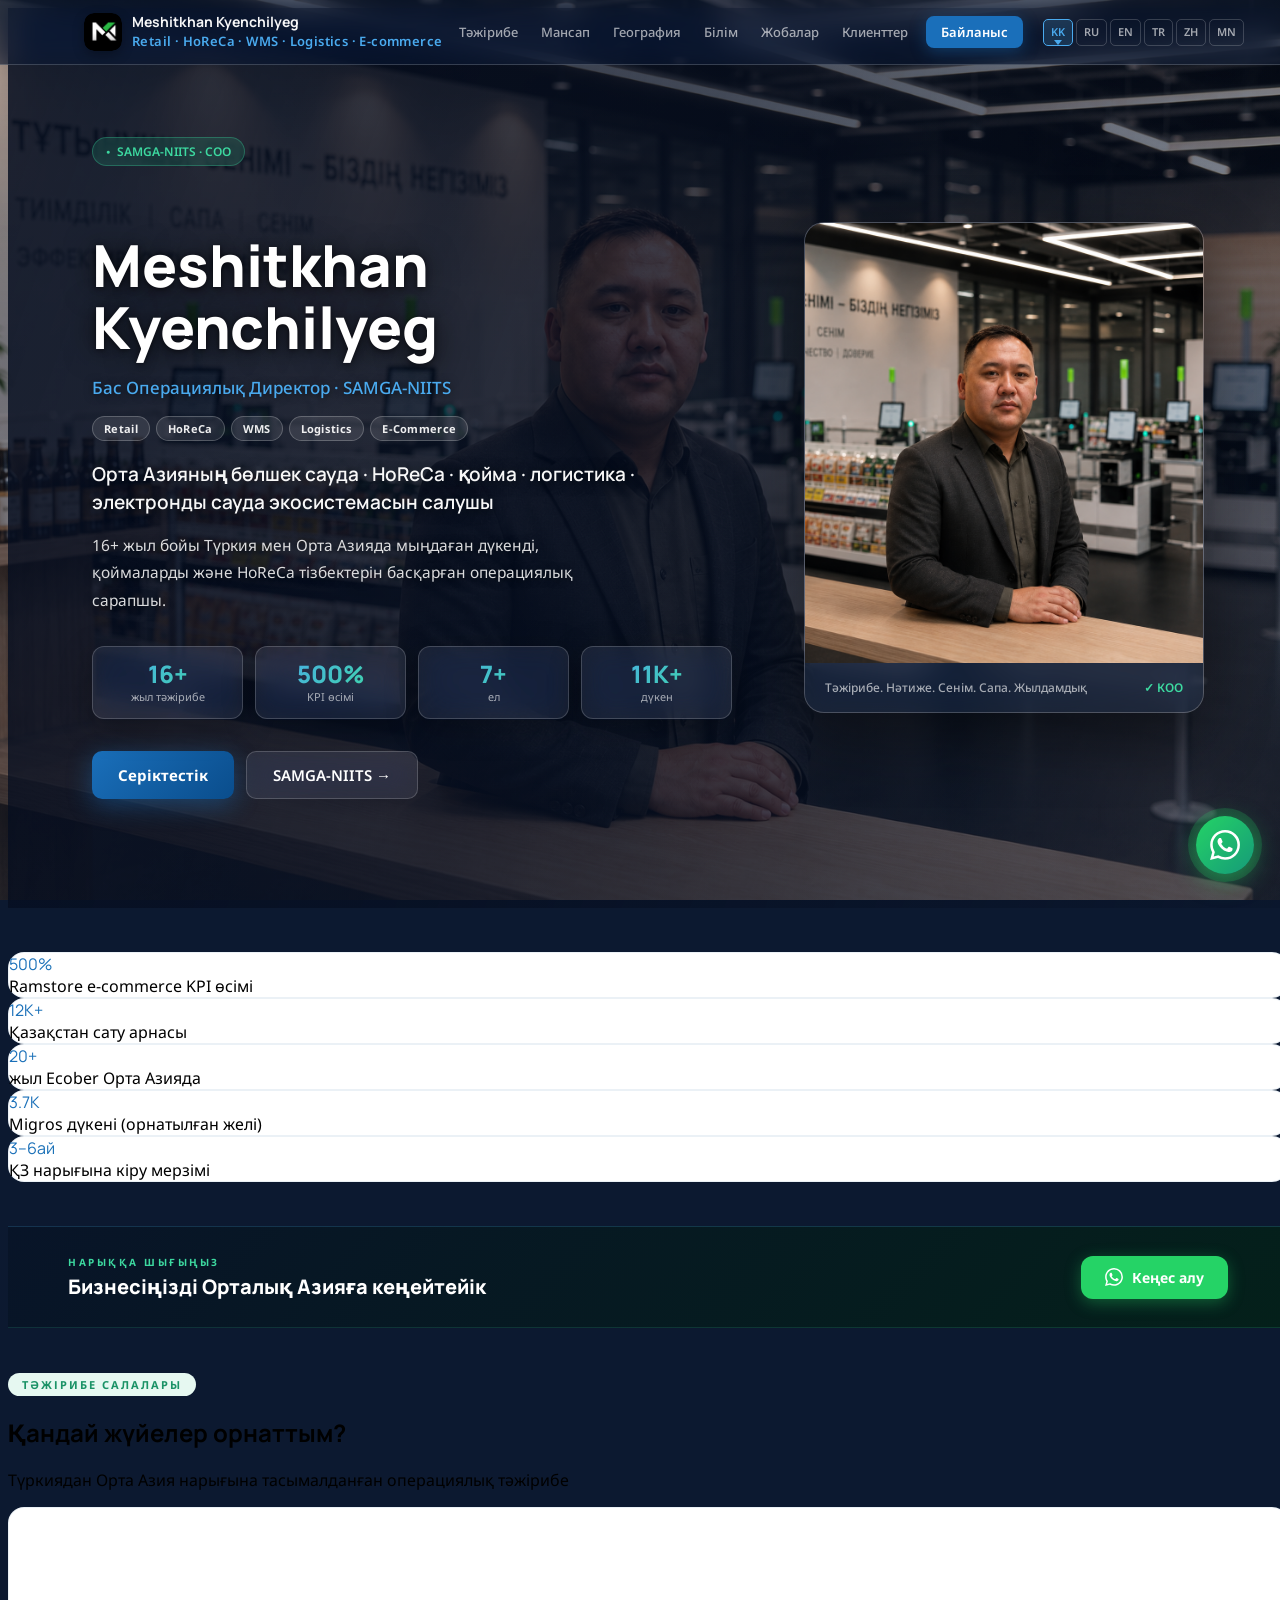
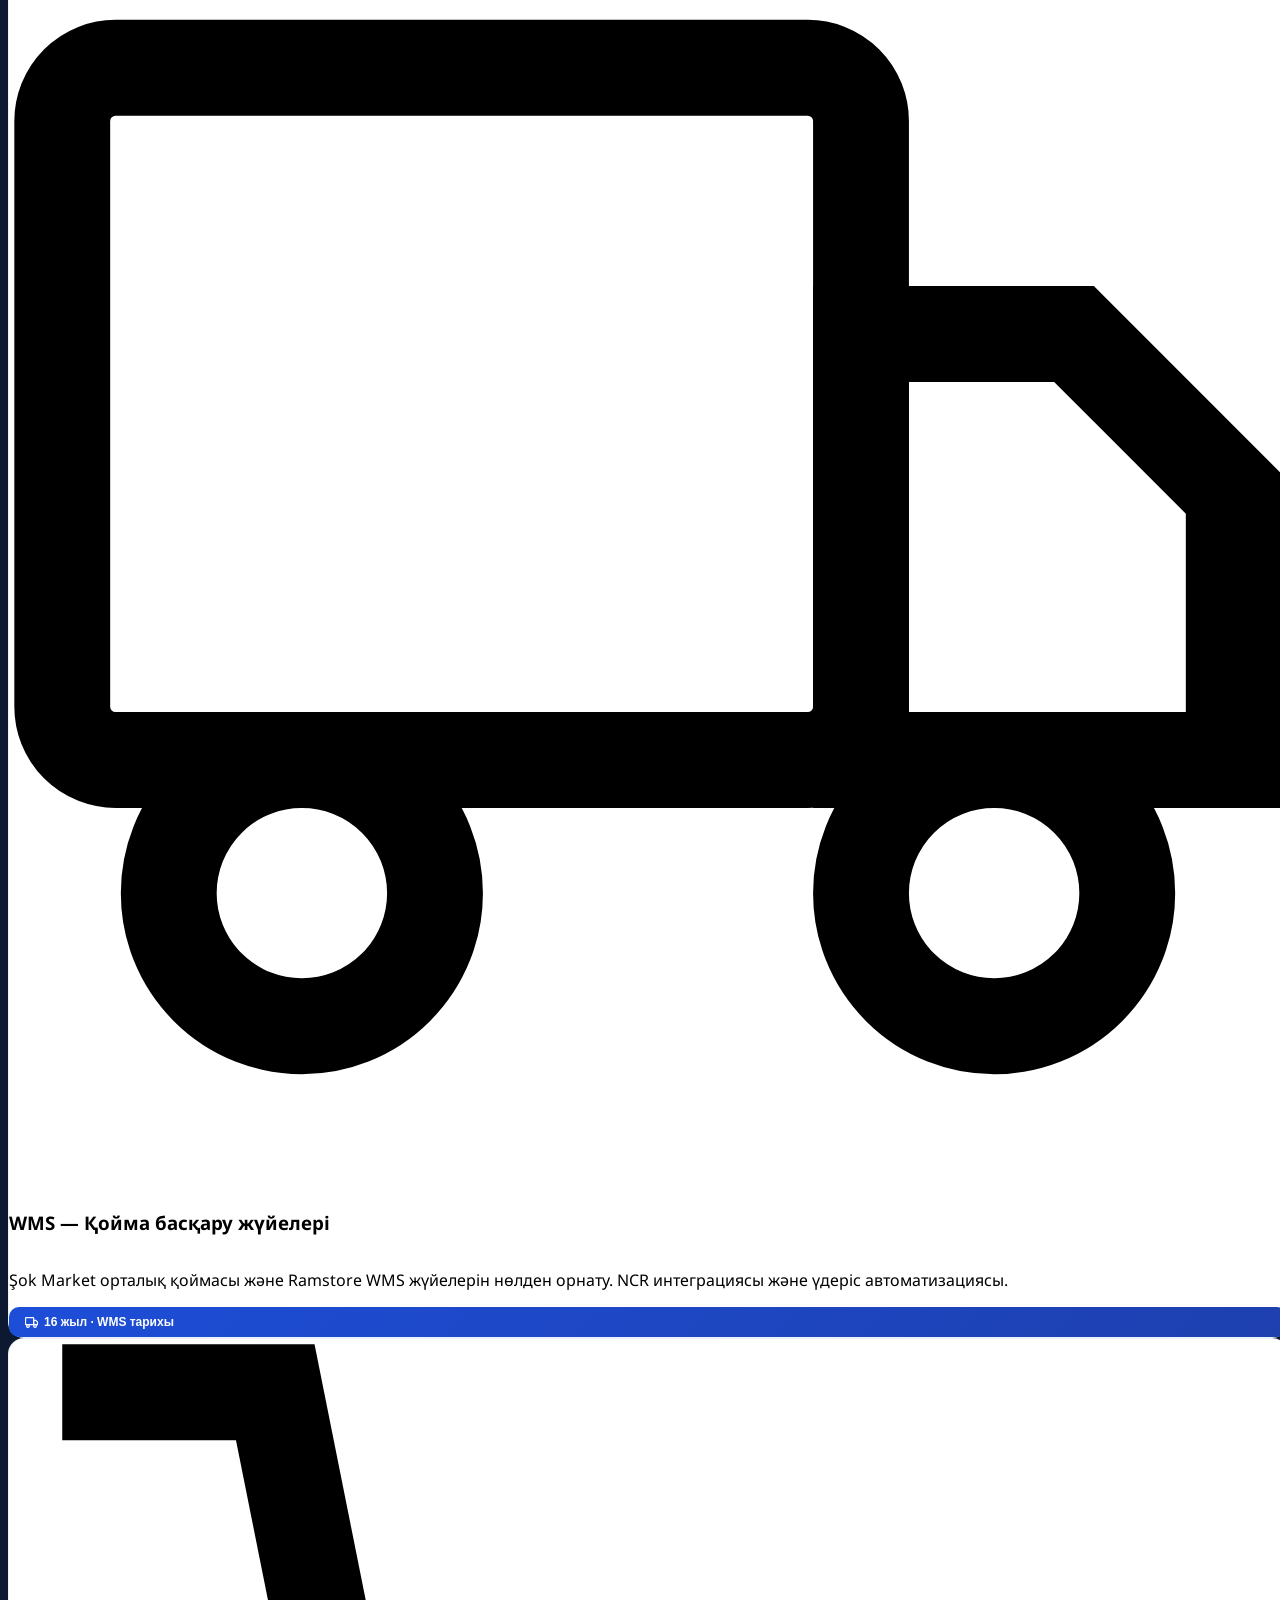
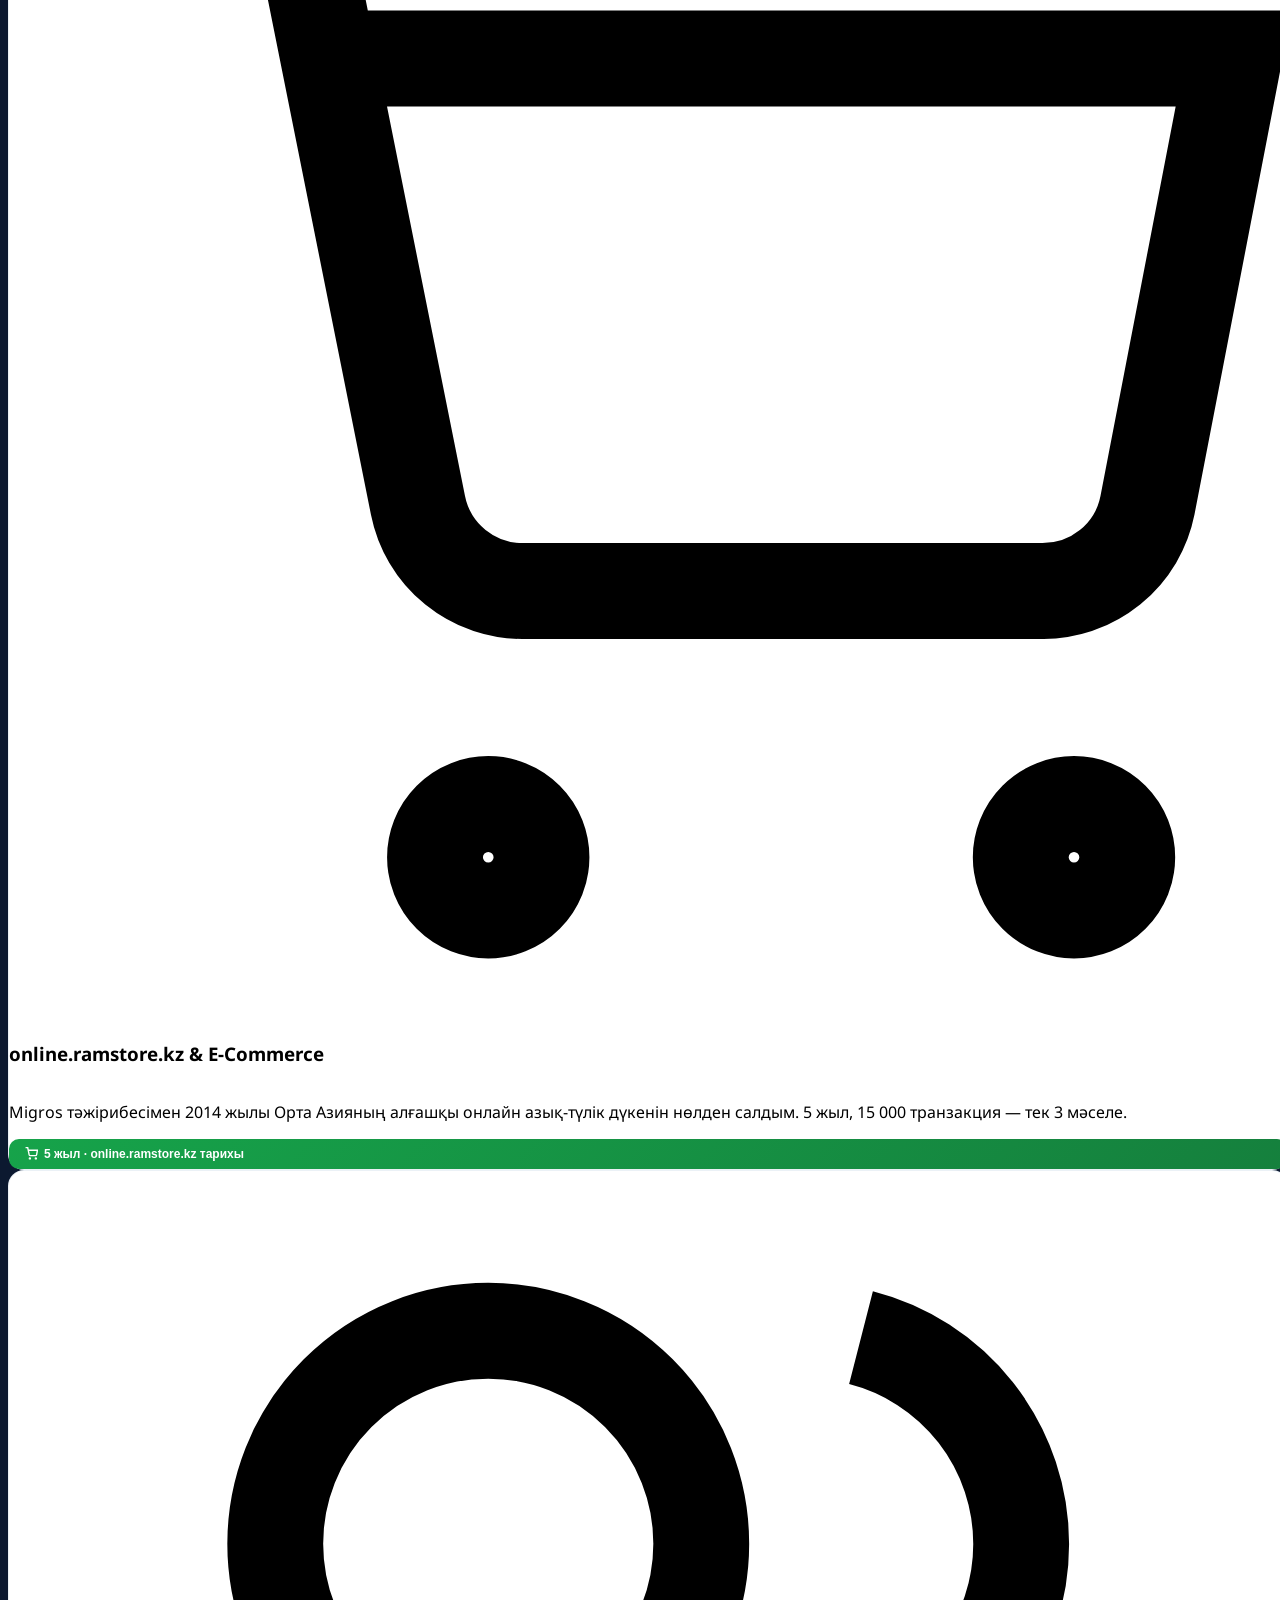
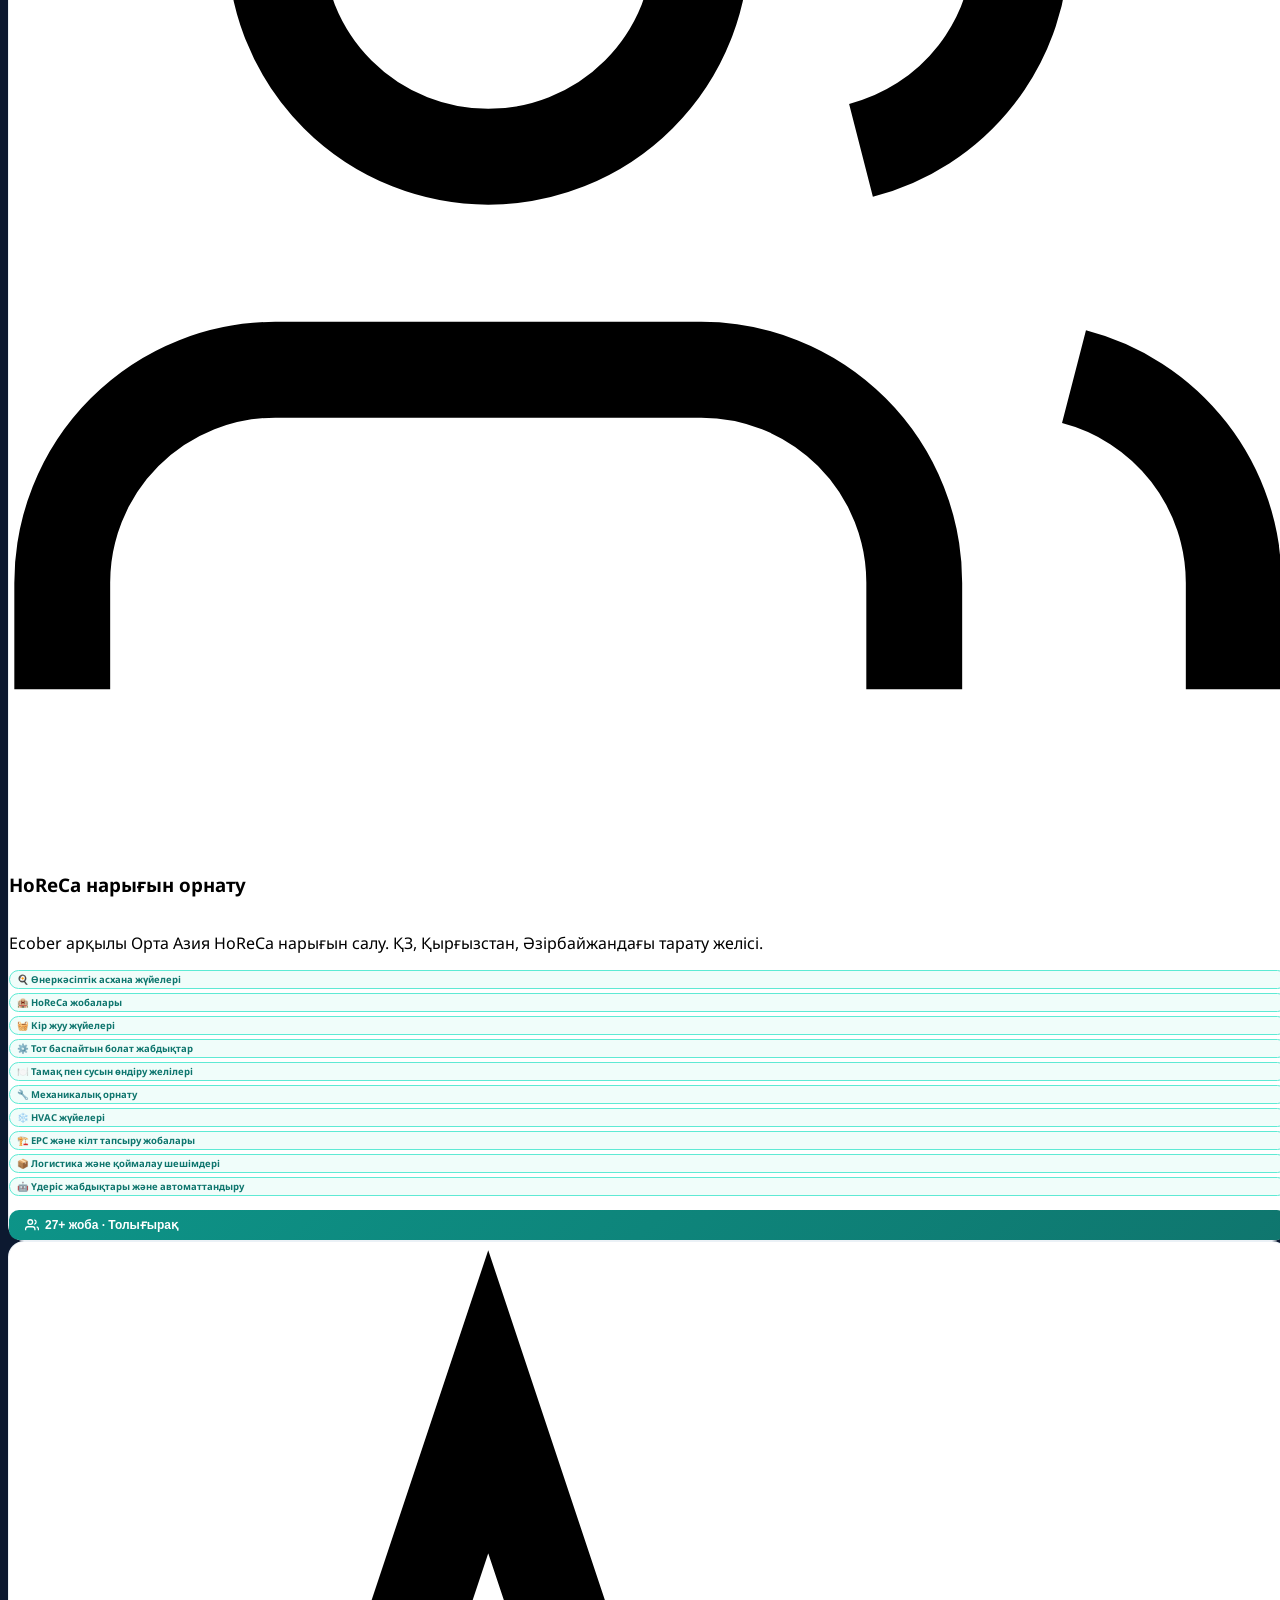
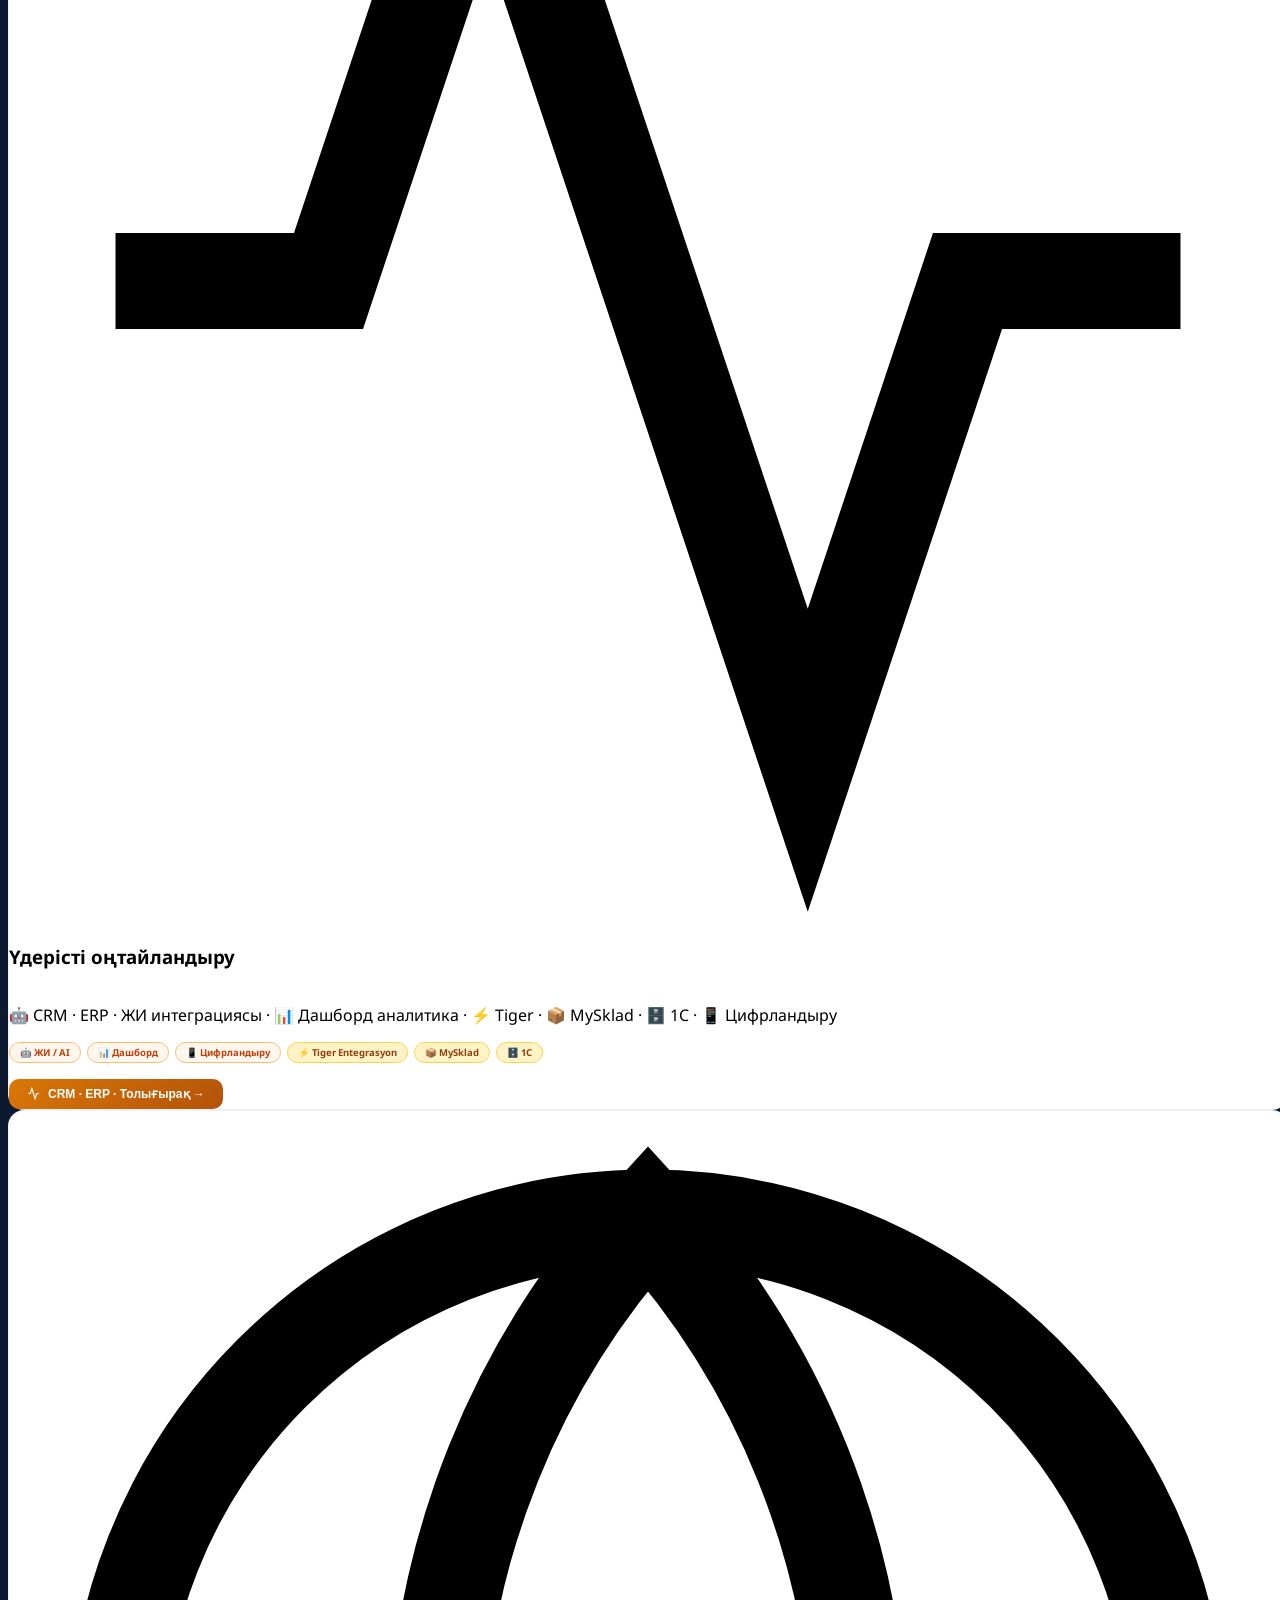
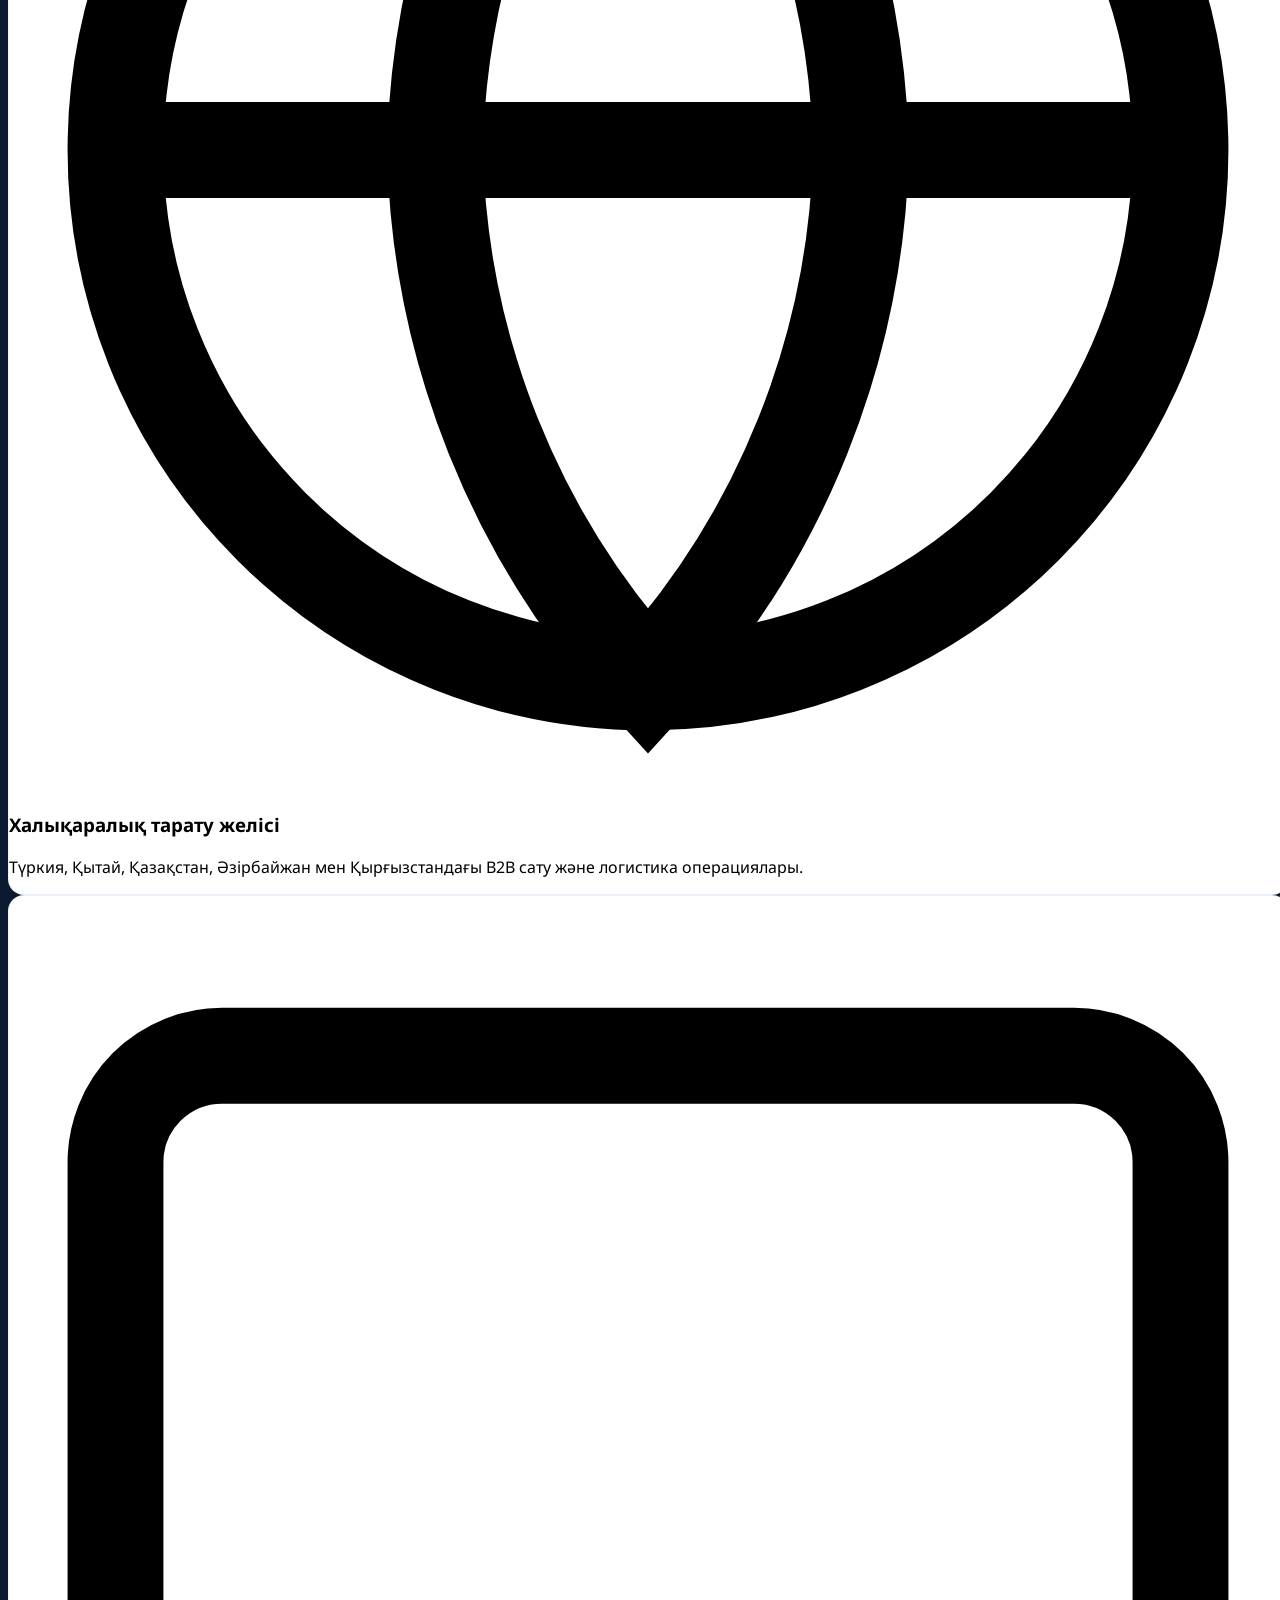
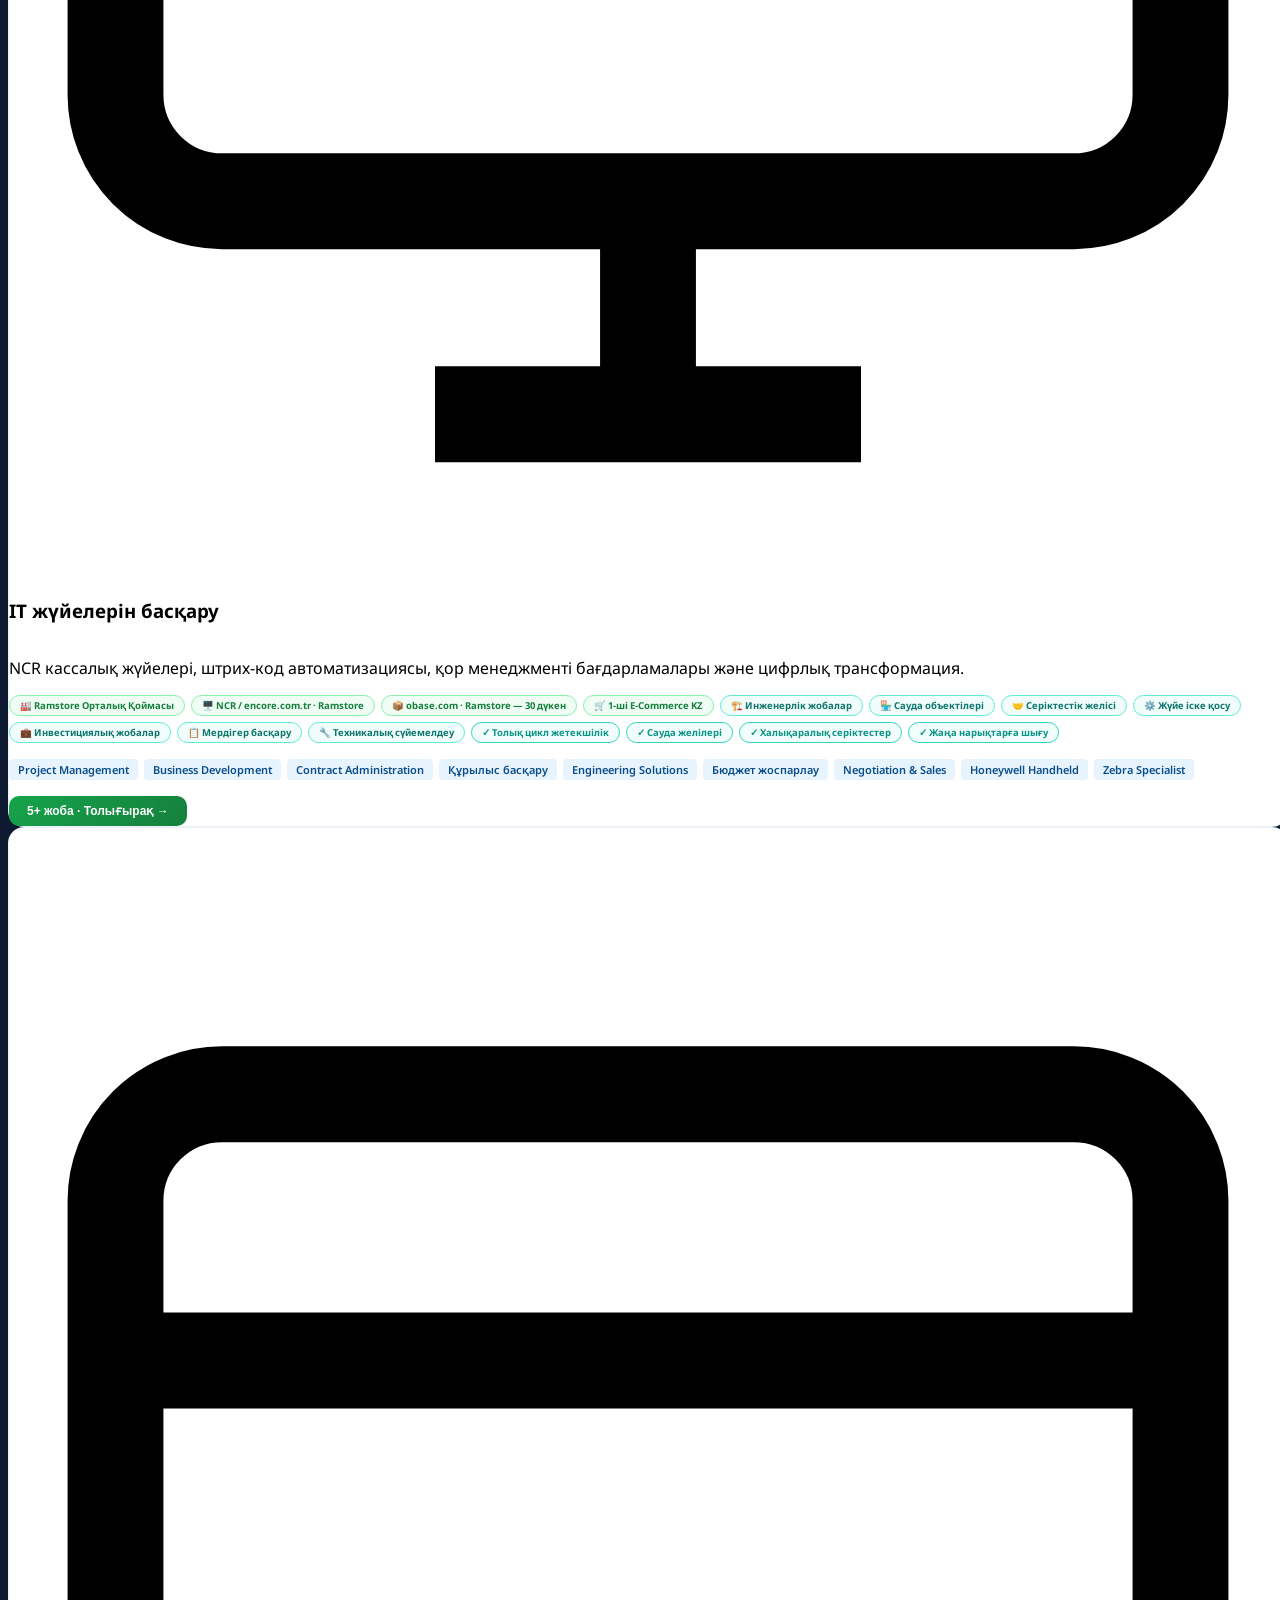
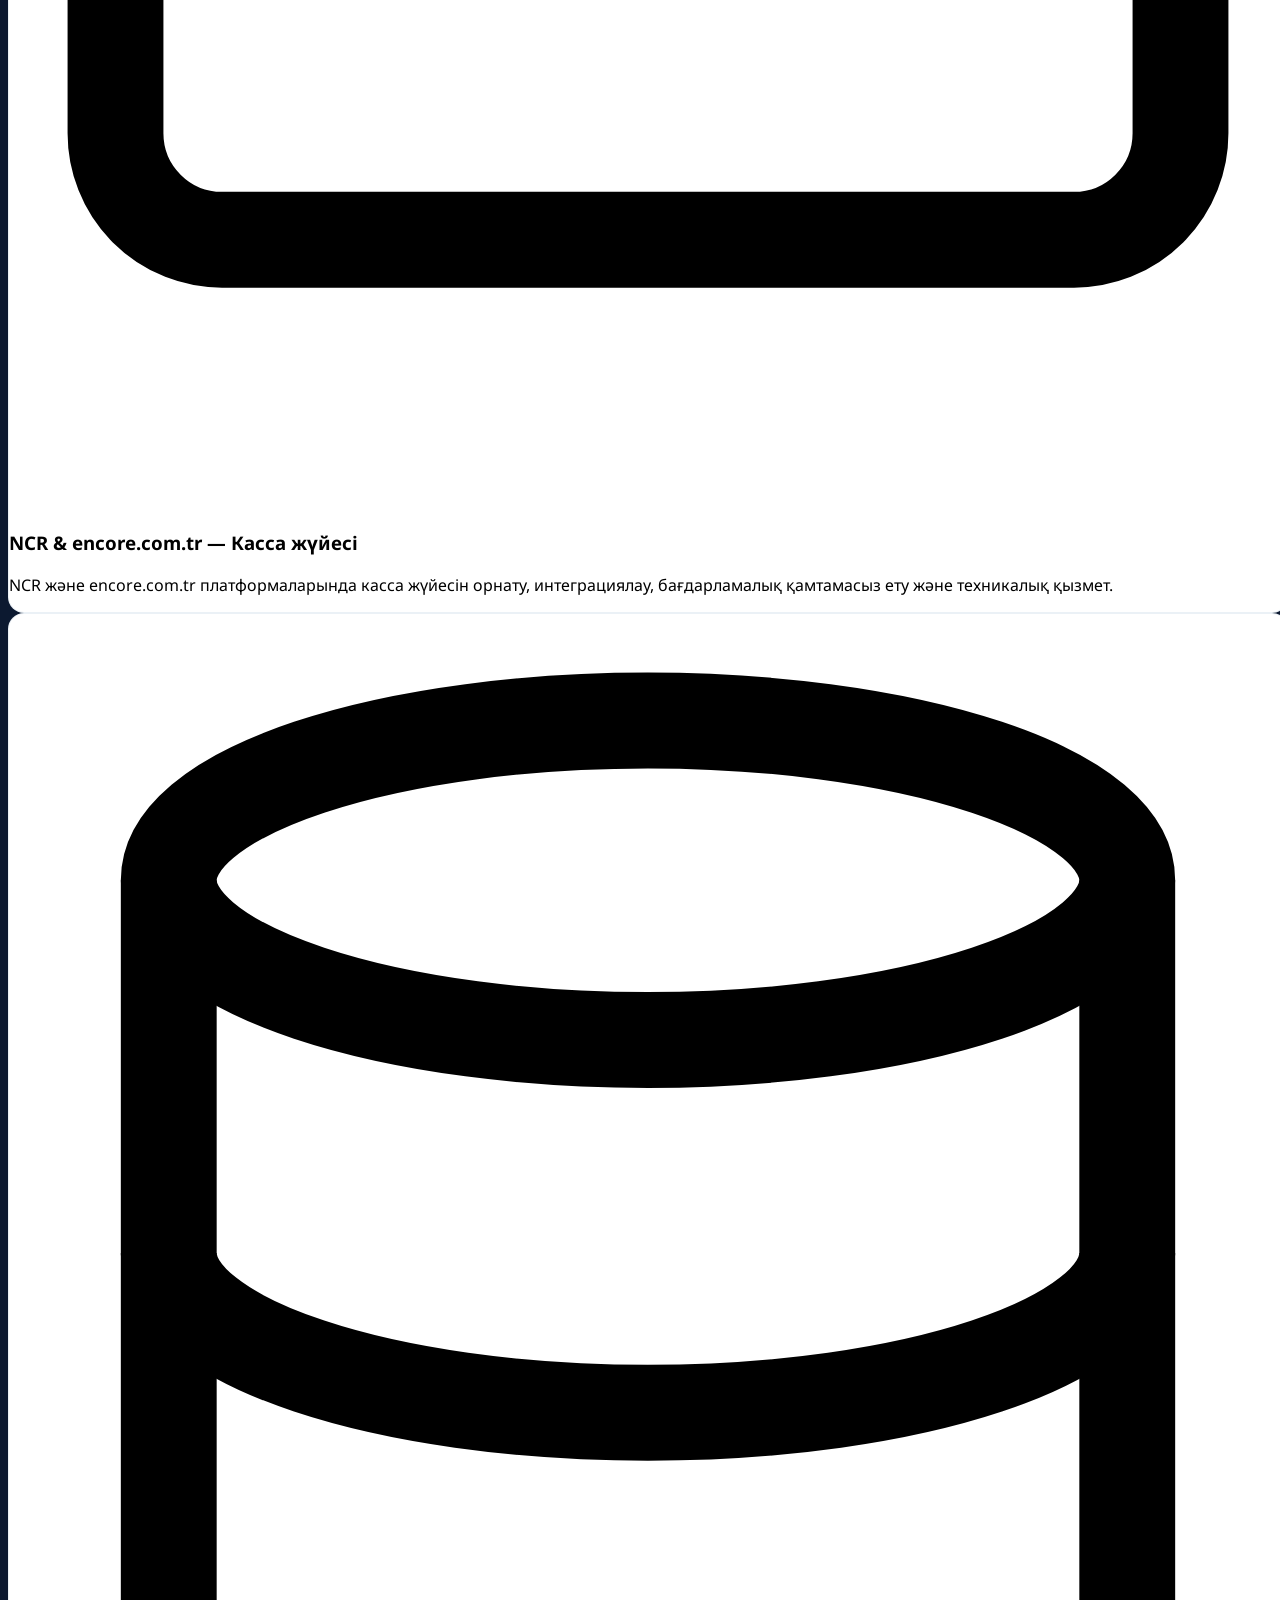
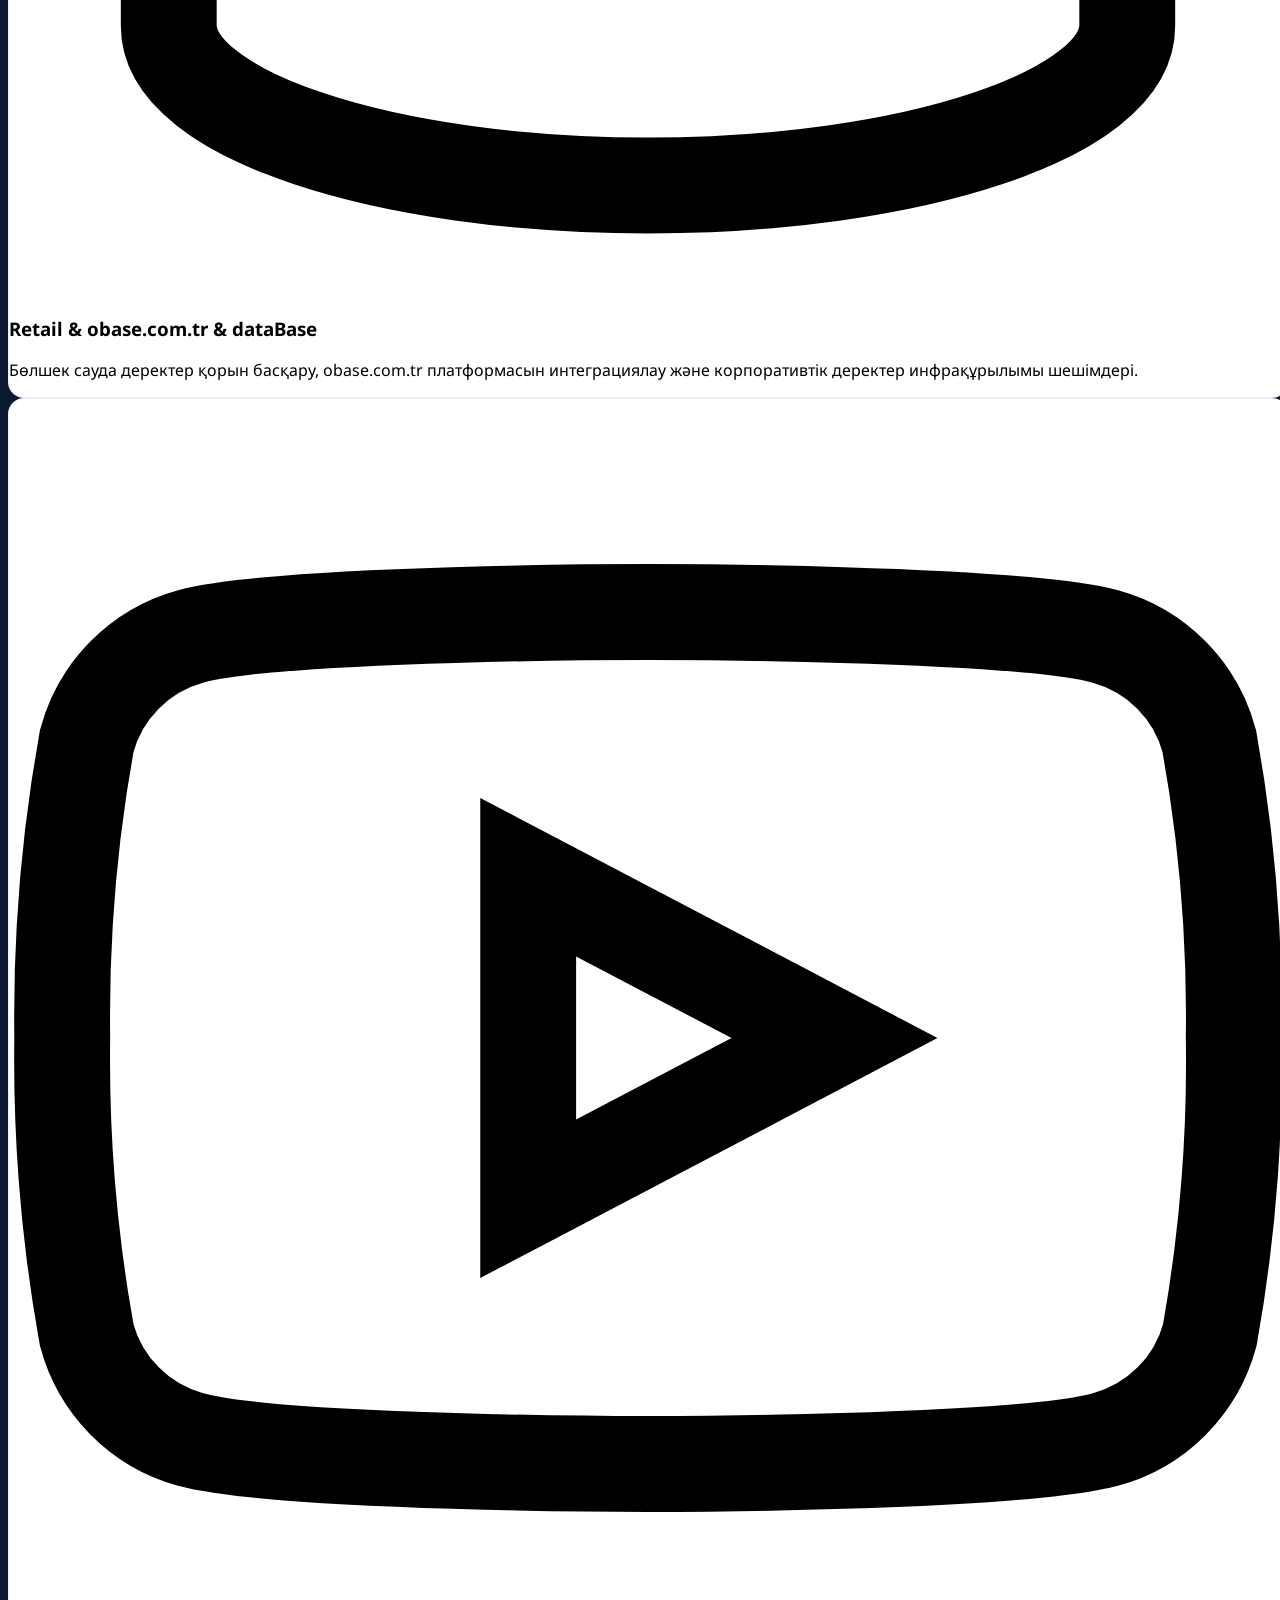
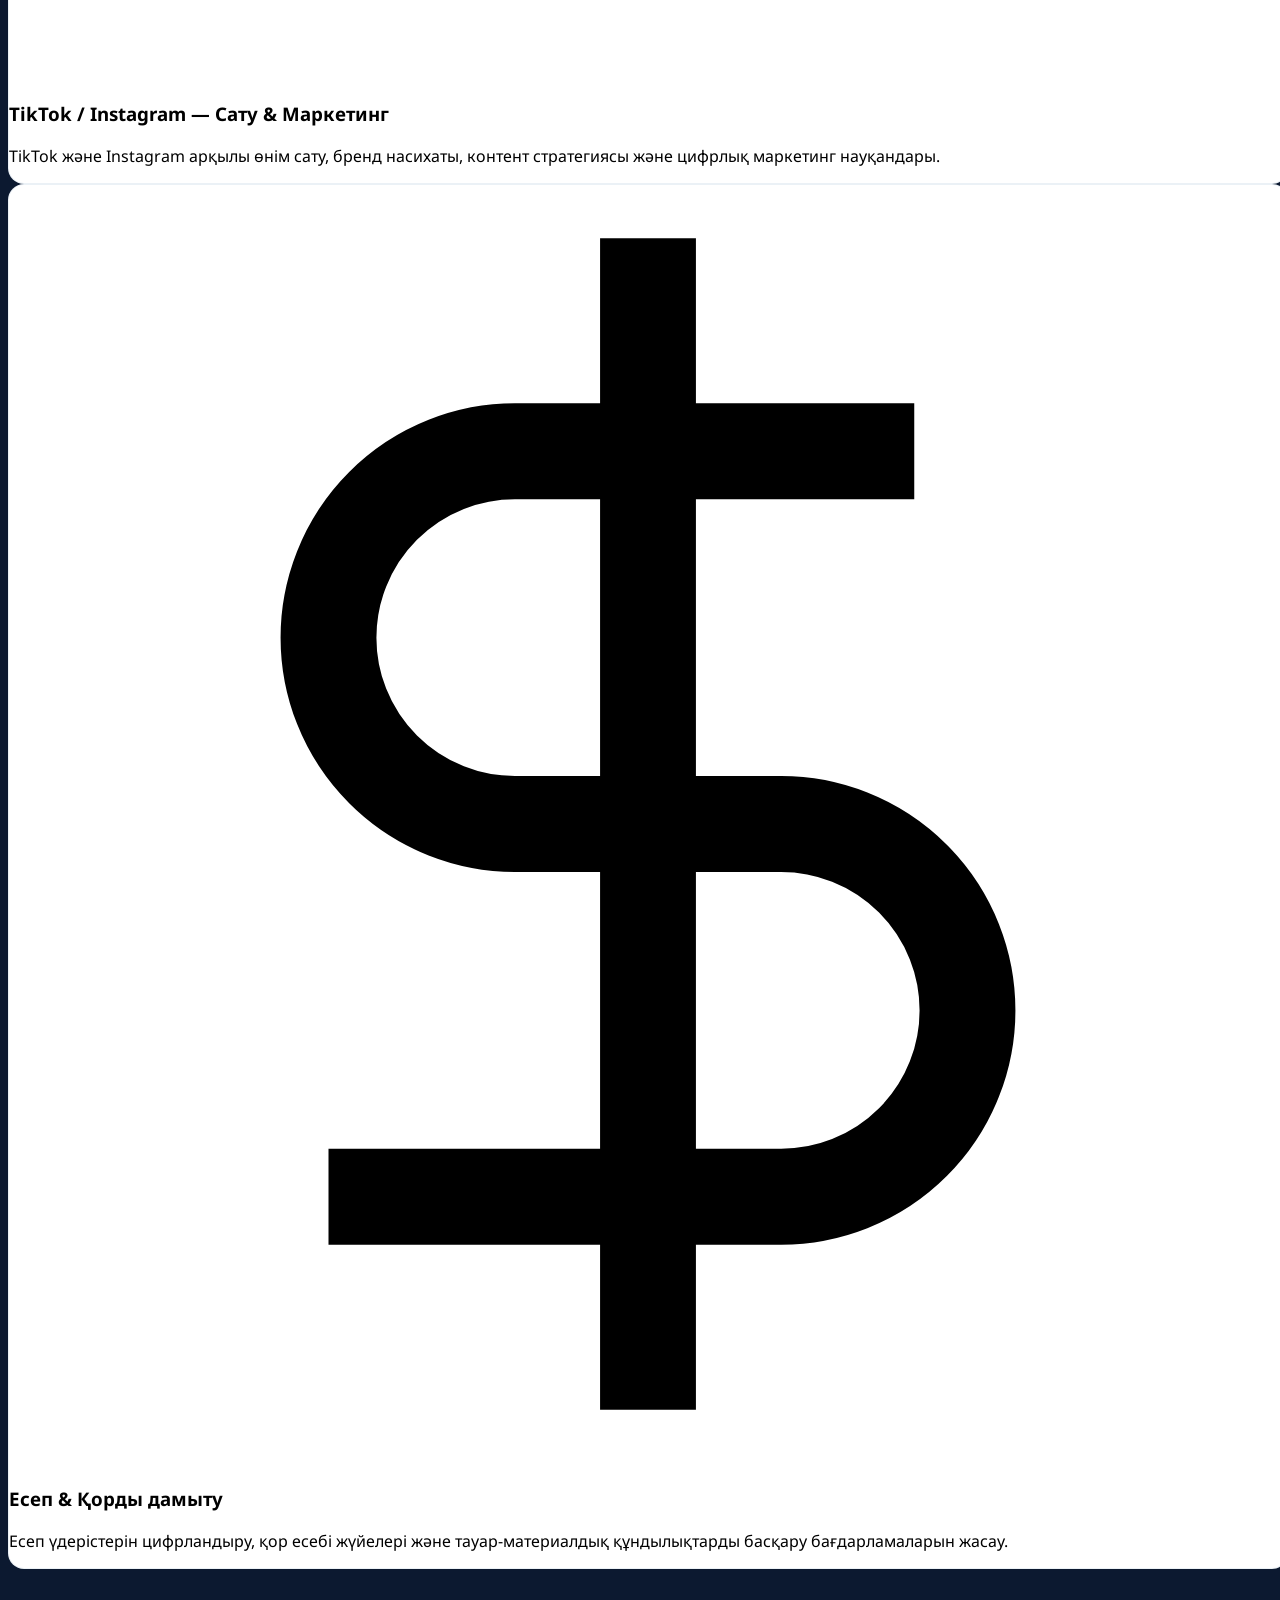
==== index.html @ 7ffce227 "fix: move EURASIA AGRO SEMEY card to end of career timeline Co-Authored-By: Claude Sonnet 4.6 <norep" ====
﻿<!DOCTYPE html>
<html lang="kk" data-lang="kk">
<head>
  <meta charset="UTF-8"/>
  <meta name="viewport" content="width=device-width, initial-scale=1.0"/>
  <title>Meshitkhan Kyenchilyeg — COO | SAMGA-NIITS</title>
  <meta name="description" content="Migros WMS жүйесін нөлден жасап, ŞOK Market-ті 11 000+ дүкенге жеткізген. SAMGA-NIITS COO."/>
  <!-- gallery-seed files loaded lazily on first gallery open -->
  <script src="https://cdn.tailwindcss.com"></script>
  <link rel="preconnect" href="https://fonts.googleapis.com"/>
  <link rel="preconnect" href="https://fonts.gstatic.com" crossorigin/>
  <link href="https://fonts.googleapis.com/css2?family=Noto+Sans:ital,wght@0,300;0,400;0,500;0,600;0,700;1,400&family=Manrope:wght@400;600;700;800&display=swap" rel="stylesheet"/>
  <link rel="icon" type="image/png" href="imeges/logo/kk.png"/>
  <link rel="apple-touch-icon" href="imeges/logo/kk.png"/>
  <link rel="stylesheet" href="meshitkhan.css"/>
  <style>
    /* ── ava.png fixed background ── */
    body {
      background-image: url('ava.png');
      background-size: cover;
      background-position: center top;
      background-attachment: fixed;
      background-repeat: no-repeat;
      background-color: #0C1930;
      overflow-x: hidden !important;
      width: 100%;
      max-width: 100vw;
      position: relative;
      touch-action: pan-y;
    }
    body::before {
      content: '';
      position: fixed; inset: 0; z-index: 0;
      background: linear-gradient(to bottom,
        rgba(12,25,48,0.22) 0%,
        rgba(12,25,48,0.38) 50%,
        rgba(12,25,48,0.55) 100%);
      pointer-events: none;
    }
    body > * { position: relative; z-index: 1; }
    @supports (-webkit-touch-callout: none) { body { background-attachment: scroll; } }

    /* ── GLOBAL MOBILE OVERFLOW FIX ── */
    *, *::before, *::after { box-sizing: border-box; }
    section, footer, header, nav, div.mk-cta-strip {
      max-width: 100%;
      overflow-x: clip;
    }
    @media (max-width: 767px) {
      section, footer, .mk-cta-strip { overflow-x: hidden; }
      .tl-item { gap: 12px !important; }
      .mk-card { max-width: 100%; word-break: break-word; }
      img, svg { max-width: 100%; }
      .gl-photo-card { max-width: 100% !important; margin: 0 auto; }
      .glnav-inner { overflow: hidden; }
    }

    /* white bg for sections with dark text */
    #kariyer, #iletisim { background: #fff; }

    /* ═══ GLASS NAV ═══ */
    .glnav {
      position: fixed; top: 0; left: 0; right: 0; z-index: 100;
      background: rgba(12,25,48,0.55);
      backdrop-filter: blur(14px) saturate(180%);
      -webkit-backdrop-filter: blur(14px) saturate(180%);
      border-bottom: 1px solid rgba(255,255,255,0.18);
      transition: background .3s, box-shadow .3s;
    }
    .glnav.scrolled { background: rgba(12,25,48,0.72); box-shadow: 0 4px 24px rgba(0,0,0,0.35); }
    .glnav-inner {
      max-width: 1160px; margin: 0 auto; padding: 0 24px;
      display: flex; align-items: center; height: 64px; gap: 6px;
    }
    .glnav-brand { display: flex; align-items: center; gap: 10px; text-decoration: none; flex-shrink: 0; }
    .glnav-mk {
      width: 38px; height: 38px; border-radius: 10px; flex-shrink: 0;
      background: linear-gradient(135deg, #1A6FBA, #1A9266);
      display: flex; align-items: center; justify-content: center;
      font-family: 'Manrope', sans-serif; font-weight: 800; font-size: 13px; color: #fff;
      box-shadow: 0 4px 12px rgba(0,0,0,0.3);
    }
    .glnav-name { font-family: 'Manrope', sans-serif; font-weight: 700; font-size: 14px; color: rgba(255,255,255,0.96); line-height: 1.2; }
    .glnav-exp  { font-size: 13px; font-weight: 600; color: rgba(74,170,238,1); line-height: 1.2; letter-spacing: 0.4px; margin-top: 3px; }
    @media (max-width: 767px) { .glnav-exp { display: none; } }
    .glnav-links { display: flex; align-items: center; gap: 1px; margin-left: auto; }
    .glnav-links a {
      font-size: 13px; font-weight: 500; color: rgba(255,255,255,0.62);
      padding: 6px 11px; border-radius: 7px; text-decoration: none; transition: all .2s;
    }
    .glnav-links a:hover { color: #fff; background: rgba(255,255,255,0.13); }
    .glnav-links a.cta {
      margin-left: 6px; background: #1A6FBA; color: #fff;
      font-weight: 600; padding: 7px 15px; border-radius: 8px;
      box-shadow: 0 4px 16px rgba(26,111,186,0.4);
    }
    .glnav-links a.cta:hover { background: #4AAAEE; }
    .gl-langs { display: flex; gap: 3px; margin-left: 14px; flex-shrink: 0; }
    .gl-lang-btn {
      font-size: 11px; font-weight: 600; padding: 4px 7px; border-radius: 5px;
      border: 1px solid rgba(255,255,255,0.18); background: transparent; cursor: pointer;
      color: rgba(255,255,255,0.62); transition: all .2s; font-family: inherit;
    }
    .gl-lang-btn:hover { border-color: #4AAAEE; color: #4AAAEE; }
    .gl-lang-btn.active { background: #1A6FBA; color: #fff; border-color: #1A6FBA; }
    .gl-hamburger {
      display: none; margin-left: auto; background: transparent; border: none;
      cursor: pointer; padding: 6px; flex-direction: column; gap: 5px; align-items: center;
    }
    .gl-hamburger span {
      display: block; width: 22px; height: 2px;
      background: rgba(255,255,255,0.96); border-radius: 2px;
      transition: transform .28s cubic-bezier(.4,0,.2,1), opacity .22s, width .22s;
      transform-origin: center;
    }
    .gl-hamburger.open span:nth-child(1) { transform: rotate(45deg) translate(0, 7px); }
    .gl-hamburger.open span:nth-child(2) { opacity: 0; width: 0; }
    .gl-hamburger.open span:nth-child(3) { transform: rotate(-45deg) translate(0, -7px); }
    .gl-mobile-menu {
      display: none; position: fixed; top: 64px; left: 0; right: 0; z-index: 99;
      background: rgba(12,25,48,0.82);
      backdrop-filter: blur(14px) saturate(180%); -webkit-backdrop-filter: blur(14px) saturate(180%);
      border-bottom: 1px solid rgba(255,255,255,0.18);
      padding: 12px 24px 20px; flex-direction: column; gap: 4px;
    }
    .gl-mobile-menu.open { display: flex; }
    .gl-mobile-menu a {
      font-size: 14px; font-weight: 500; color: rgba(255,255,255,0.62);
      padding: 10px 12px; border-radius: 8px; text-decoration: none; transition: all .2s;
    }
    .gl-mobile-menu a:hover { background: rgba(255,255,255,0.13); color: #fff; }

    /* ═══ EDUCATION SECTION ═══ */
    .edu-card { display:flex; min-height:160px; background:#fff; border-radius:20px; overflow:hidden; box-shadow:0 4px 24px rgba(0,0,0,.07); transition:box-shadow .25s,transform .25s; }
    .edu-card:hover { box-shadow:0 12px 40px rgba(0,0,0,.12); transform:translateY(-2px); }
    .edu-card-photo { width:260px; flex-shrink:0; position:relative; overflow:hidden; }
    .edu-card-photo img { width:100%; height:100%; object-fit:cover; }
    .edu-card-photo .photo-fade { position:absolute; inset:0; background:linear-gradient(to right,transparent 55%,#fff); }
    .edu-card-body { padding:24px 28px; flex:1; display:flex; flex-direction:column; justify-content:center; }
    .edu-card-solid { width:140px; flex-shrink:0; display:flex; align-items:center; justify-content:center; align-self:stretch; }
    .edu-tl-dot { position:absolute; left:-40px; top:22px; width:34px; height:34px; border-radius:50%; display:flex; align-items:center; justify-content:center; font-size:15px; box-shadow:0 4px 14px rgba(0,0,0,.25); }
    .lang-bar-fill { height:100%; border-radius:3px; transition:width 1.2s cubic-bezier(.4,0,.2,1); }
    @media (max-width:700px) {
      .edu-card { flex-direction:column; }
      .edu-card-photo { width:100%; height:150px; }
      .edu-card-photo .photo-fade { background:linear-gradient(to bottom,transparent 50%,#fff); }
      .edu-card-solid { width:100%; height:90px; }
      .edu-card-body { padding:18px 20px; }
    }

    /* ═══ GLASS HERO ═══ */
    .gl-hero {
      min-height: 100vh; padding: 100px 0 80px;
      background: transparent; display: flex; align-items: center;
      position: relative;
    }
    .gl-hero::before {
      content: ''; position: absolute; inset: 0; pointer-events: none; z-index: 0;
      background: linear-gradient(110deg,
        rgba(6,14,32,0.85) 0%,
        rgba(6,14,32,0.68) 46%,
        rgba(6,14,32,0.18) 100%);
    }
    .gl-hero-inner {
      max-width: 1160px; margin: 0 auto; padding: 0 24px;
      display: grid; grid-template-columns: 1fr 400px; gap: 72px; align-items: center;
      position: relative; z-index: 1;
    }
    .gl-hero-badge {
      display: inline-flex; align-items: center; gap: 7px;
      padding: 5px 13px; border-radius: 20px;
      background: rgba(58,217,160,0.15); border: 1px solid rgba(58,217,160,0.3);
      font-size: 12px; font-weight: 600; color: #3DD9A0; margin-bottom: 20px;
      backdrop-filter: blur(8px); -webkit-backdrop-filter: blur(8px);
    }
    .gl-hero-badge::before { content: '●'; font-size: 7px; color: #3DD9A0; }
    .gl-hero-name {
      font-family: 'Manrope', sans-serif; font-weight: 800;
      font-size: clamp(36px, 5vw, 58px); line-height: 1.08;
      color: #fff; margin-bottom: 10px;
      text-shadow: 0 2px 30px rgba(0,0,0,0.80), 0 1px 6px rgba(0,0,0,0.60);
    }
    .gl-hero-role { font-size: 17px; font-weight: 500; color: #4AAAEE; margin-bottom: 16px; line-height: 1.4; text-shadow: 0 1px 8px rgba(0,0,0,0.70); }
    .gl-hero-tagline {
      font-family: 'Manrope', sans-serif; font-size: 19px; font-weight: 600;
      line-height: 1.5; color: rgba(255,255,255,0.97); margin-bottom: 10px;
      text-shadow: 0 1px 14px rgba(0,0,0,0.75);
    }
    .gl-hero-desc { font-size: 15.5px; color: rgba(255,255,255,0.85); line-height: 1.75; margin-bottom: 32px; max-width: 500px; text-shadow: 0 1px 8px rgba(0,0,0,0.65); }
    .gl-stats { display: grid; grid-template-columns: repeat(4, 1fr); gap: 12px; margin-bottom: 32px; }
    .gl-stat {
      background: rgba(255,255,255,0.08);
      backdrop-filter: blur(14px) saturate(180%); -webkit-backdrop-filter: blur(14px) saturate(180%);
      border-radius: 12px; padding: 14px 10px; text-align: center;
      border: 1px solid rgba(255,255,255,0.18); box-shadow: 0 8px 32px rgba(0,0,0,0.28);
      transition: background .25s;
    }
    .gl-stat:hover { background: rgba(255,255,255,0.13); }
    .gl-stat-n {
      font-family: 'Manrope', sans-serif; font-weight: 800; font-size: 24px; line-height: 1.1;
      background: linear-gradient(135deg, #4AAAEE, #3DD9A0);
      -webkit-background-clip: text; -webkit-text-fill-color: transparent; background-clip: text;
    }
    .gl-stat-l { font-size: 11px; color: rgba(255,255,255,0.62); margin-top: 3px; line-height: 1.3; }
    .gl-ctas { display: flex; gap: 12px; flex-wrap: wrap; }
    .gl-btn-blue {
      padding: 13px 26px; border-radius: 10px;
      background: linear-gradient(135deg, #1A6FBA, #0A4D8C);
      color: #fff; font-weight: 700; font-size: 15px; text-decoration: none;
      box-shadow: 0 6px 24px rgba(26,111,186,0.45);
      transition: all .25s; display: inline-flex; align-items: center; gap: 8px;
    }
    .gl-btn-blue:hover { transform: translateY(-2px); box-shadow: 0 10px 32px rgba(26,111,186,0.55); }
    .gl-btn-outline {
      padding: 13px 26px; border-radius: 10px;
      background: rgba(255,255,255,0.08);
      backdrop-filter: blur(14px) saturate(180%); -webkit-backdrop-filter: blur(14px) saturate(180%);
      color: #fff; font-weight: 600; font-size: 15px; text-decoration: none;
      border: 1.5px solid rgba(255,255,255,0.18); transition: all .25s;
      display: inline-flex; align-items: center; gap: 8px;
    }
    .gl-btn-outline:hover { background: rgba(255,255,255,0.18); border-color: #4AAAEE; }
    .gl-photo-card {
      border-radius: 20px; overflow: hidden;
      background: rgba(255,255,255,0.08);
      backdrop-filter: blur(14px) saturate(180%); -webkit-backdrop-filter: blur(14px) saturate(180%);
      border: 1px solid rgba(255,255,255,0.18); box-shadow: 0 24px 64px rgba(0,0,0,0.45);
    }
    .gl-photo-card img { width: 100%; height: 440px; object-fit: cover; object-position: top center; display: block; }
    .gl-photo-fallback {
      width: 100%; height: 440px; background: rgba(26,111,186,0.15);
      display: none; flex-direction: column; align-items: center; justify-content: center; gap: 14px;
    }
    .gl-photo-fallback-mk {
      width: 110px; height: 110px; border-radius: 50%;
      background: linear-gradient(135deg, #1A6FBA, #1A9266);
      display: flex; align-items: center; justify-content: center;
      font-family: 'Manrope', sans-serif; font-weight: 800; font-size: 38px; color: #fff;
    }
    .gl-photo-fallback-name { font-family: 'Manrope', sans-serif; font-weight: 700; font-size: 18px; color: #fff; }
    .gl-photo-fallback-role { font-size: 13px; color: rgba(255,255,255,0.62); }
    .gl-photo-caption {
      padding: 16px 20px; display: flex; align-items: center; justify-content: space-between;
      background: rgba(12,25,48,0.4);
    }
    .gl-photo-caption .tag { font-size: 12px; color: rgba(255,255,255,0.62); font-weight: 500; }
    .gl-photo-caption .verified { font-size: 12px; color: #3DD9A0; font-weight: 600; }

    @media (max-width: 960px) {
      .gl-hero-inner { grid-template-columns: 1fr; gap: 32px; max-width: 100%; }
      .gl-photo-card { max-width: 380px; width: 100%; margin: 0 auto; }
      .gl-stats { grid-template-columns: repeat(2, 1fr); }
      .glnav-links { display: none; }
      .gl-hamburger { display: flex; }
      .gl-langs { margin-left: 8px; }
      /* Glass panel behind text so it doesn't bleed onto background photo */
      .gl-hero-inner > div:first-child {
        background: rgba(6,14,32,0.72);
        backdrop-filter: blur(20px) saturate(160%);
        -webkit-backdrop-filter: blur(20px) saturate(160%);
        border-radius: 20px;
        padding: 32px 28px;
        border: 1px solid rgba(255,255,255,0.10);
        box-shadow: 0 8px 40px rgba(0,0,0,0.50);
      }
    }
    @media (max-width: 520px) {
      .gl-hero-inner { padding: 0 14px; gap: 24px; }
      .gl-hero-name { font-size: 28px; }
      .gl-hero-tagline { font-size: 15px; }
      .gl-hero-desc { font-size: 13.5px; }
      .gl-stats { grid-template-columns: repeat(2, 1fr); gap: 8px; }
      .gl-photo-card img { height: 300px; }
      .gl-photo-fallback { height: 300px; }
      .gl-hero-inner > div:first-child { padding: 24px 20px; border-radius: 16px; }
    }

    /* ── NOTO SANS: ҚАЗАҚША ШРИФТ ── */
    body, .font-inter, input, textarea, select,
    p, span, div, li, td, th, label {
      font-family: 'Noto Sans', -apple-system, BlinkMacSystemFont, 'Segoe UI', sans-serif;
    }

    /* ── HAMBURGER → X ── */
    .gl-hamburger { position: relative; }

    /* ── ТІЛ БАТЫРМАСЫ: БЕЛСЕНДІ БЕЛГІСІ ── */
    .gl-lang-btn { position: relative; padding-bottom: 6px; }
    .gl-lang-btn.active { background: rgba(74,170,238,.18); color: #4AAAEE; border-color: #4AAAEE; }
    .gl-lang-btn.active::after {
      content: '';
      position: absolute; bottom: 0; left: 50%; transform: translateX(-50%);
      width: 0; height: 0;
      border-left: 4px solid transparent;
      border-right: 4px solid transparent;
      border-top: 5px solid #4AAAEE;
    }

    /* ── МОБИЛЬДІ ГЛОБУС БАТЫРМАСЫ ── */
    .gl-globe-btn {
      display: none; align-items: center; gap: 5px;
      background: rgba(255,255,255,.1); border: 1px solid rgba(255,255,255,.22);
      border-radius: 8px; cursor: pointer; padding: 6px 10px;
      color: #fff; font-size: 12px; font-weight: 700; font-family: 'Noto Sans', sans-serif;
      transition: all .2s; flex-shrink: 0; user-select: none;
    }
    .gl-globe-btn:hover { background: rgba(74,170,238,.18); border-color: #4AAAEE; color: #4AAAEE; }
    .gl-globe-btn svg { flex-shrink: 0; }

    /* ── МОБИЛЬДІ ТІЛ ТАҢДАУ ПАНЕЛІ ── */
    .gl-lang-picker {
      display: none; position: fixed;
      right: 16px; top: 72px; z-index: 400;
      background: rgba(8,16,44,.97);
      backdrop-filter: blur(20px) saturate(180%); -webkit-backdrop-filter: blur(20px) saturate(180%);
      border: 1px solid rgba(255,255,255,.18); border-radius: 16px;
      padding: 10px; flex-direction: column; gap: 3px; min-width: 200px;
      box-shadow: 0 20px 60px rgba(0,0,0,.6);
    }
    .gl-lang-picker.open { display: flex; animation: pickerIn .22s cubic-bezier(.34,1.4,.64,1); }
    @keyframes pickerIn {
      from { opacity:0; transform:translateY(-10px) scale(.95); }
      to   { opacity:1; transform:translateY(0) scale(1); }
    }
    .gl-pick-tip {
      font-size: 10px; color: rgba(255,255,255,.35);
      text-align: center; padding: 2px 4px 6px;
      letter-spacing: .5px; text-transform: uppercase; font-weight: 600;
      border-bottom: 1px solid rgba(255,255,255,.1); margin-bottom: 4px;
    }
    .gl-pick-item {
      display: flex; align-items: center; gap: 10px;
      padding: 10px 12px; border-radius: 10px; border: none;
      background: transparent; cursor: pointer; width: 100%;
      font-size: 13px; font-weight: 500; color: rgba(255,255,255,.72);
      transition: all .18s; font-family: 'Noto Sans', sans-serif;
    }
    .gl-pick-item:hover { background: rgba(255,255,255,.12); color: #fff; }
    .gl-pick-item.active { color: #4AAAEE; background: rgba(74,170,238,.12); font-weight: 700; }
    .gl-pick-item .pick-flag { font-size: 17px; }
    .gl-pick-item .pick-check { margin-left: auto; font-size: 13px; color: #3DD9A0; opacity: 0; }
    .gl-pick-item.active .pick-check { opacity: 1; }

    /* ── МОБИЛЬДІ МЕДИА ── */
    @media (max-width: 767px) {
      .gl-langs { display: none !important; }
      .gl-globe-btn { display: flex; }
    }

    /* ══════════════════════════════════════
       БЛОКТАР АРАСЫН АЗАЙТУ
    ══════════════════════════════════════ */
    section:not(#hero) {
      padding-top:    44px !important;
      padding-bottom: 44px !important;
    }
    /* Tailwind py-20 / py-16 override */
    .py-20 { padding-top: 2.75rem !important; padding-bottom: 2.75rem !important; }
    .py-16 { padding-top: 2.5rem  !important; padding-bottom: 2.5rem  !important; }

    /* Section ішіндегі тақырып блоктары */
    .reveal.text-center.mb-16 { margin-bottom: 2rem !important; }
    .mb-16 { margin-bottom: 2rem   !important; }
    .mb-20 { margin-bottom: 2.25rem !important; }
    .mb-24 { margin-bottom: 2.5rem  !important; }

    @media (max-width: 767px) {
      section:not(#hero) {
        padding-top:    28px !important;
        padding-bottom: 28px !important;
      }
      .py-20 { padding-top: 1.75rem !important; padding-bottom: 1.75rem !important; }
      .py-16 { padding-top: 1.75rem !important; padding-bottom: 1.75rem !important; }
      .mb-16 { margin-bottom: 1.5rem !important; }
    }

    /* ══════════════════════════════════════
       CTA STRIPS — SECTION АРАСЫ
    ══════════════════════════════════════ */
    .mk-cta-strip {
      background: linear-gradient(135deg, #081428 0%, #04201a 100%);
      border-top:    1px solid rgba(74,170,238,.2);
      border-bottom: 1px solid rgba(61,217,160,.15);
      padding: 28px 24px;
    }
    .mk-cta-inner {
      max-width: 1160px; margin: 0 auto;
      display: flex; flex-wrap: wrap; align-items: center;
      justify-content: space-between; gap: 18px;
    }
    .mk-cta-eye {
      font-size: 10px; font-weight: 700; letter-spacing: 2.5px;
      text-transform: uppercase; color: #3DD9A0; margin-bottom: 5px;
    }
    .mk-cta-head {
      font-family: 'Manrope', 'Noto Sans', sans-serif;
      font-weight: 800; font-size: clamp(15px, 2.5vw, 20px);
      color: #fff; line-height: 1.25; margin: 0;
    }
    .mk-wa-btn {
      display: inline-flex; align-items: center; gap: 9px;
      padding: 12px 24px; border-radius: 12px; border: none;
      background: #25D366; color: #fff;
      font-family: 'Manrope', 'Noto Sans', sans-serif;
      font-weight: 700; font-size: 14px; cursor: pointer;
      transition: all .25s; white-space: nowrap; flex-shrink: 0;
      box-shadow: 0 4px 16px rgba(37,211,102,.35);
    }
    .mk-wa-btn:hover {
      background: #1da851; transform: translateY(-2px);
      box-shadow: 0 8px 24px rgba(37,211,102,.55);
    }
    @media (max-width: 600px) {
      .mk-cta-inner { justify-content: center; text-align: center; }
      .mk-wa-btn { width: 100%; justify-content: center; }
    }

    /* ══ WA FLOAT BUTTON ══ */
    #mkWaFloat {
      position: fixed; bottom: 26px; right: 26px; z-index: 5000;
      width: 58px; height: 58px; border-radius: 50%;
      background: linear-gradient(135deg, #25D366, #128C7E);
      display: flex; align-items: center; justify-content: center;
      text-decoration: none; cursor: pointer;
      box-shadow: 0 6px 24px rgba(37,211,102,.52);
      transition: transform .28s, box-shadow .28s;
    }
    #mkWaFloat:hover {
      transform: scale(1.1);
      box-shadow: 0 10px 32px rgba(37,211,102,.72);
    }
    #mkWaFloat::before {
      content: ''; position: absolute; inset: -8px; border-radius: 50%;
      background: rgba(37,211,102,.2);
      animation: mkWaRipple 2.6s ease-out infinite;
    }
    @keyframes mkWaRipple {
      0%   { transform: scale(1); opacity: 1; }
      70%  { transform: scale(1.55); opacity: 0; }
      100% { transform: scale(1.55); opacity: 0; }
    }
    #mkWaFloat svg { position: relative; z-index: 1; }
    #mkWaTip {
      position: fixed; bottom: 96px; right: 26px; z-index: 5000;
      background: #111827; color: #fff; font-size: 12px; font-weight: 600;
      padding: 7px 13px; border-radius: 8px; white-space: nowrap;
      opacity: 0; transform: translateY(6px);
      transition: opacity .2s, transform .2s; pointer-events: none;
      box-shadow: 0 4px 14px rgba(0,0,0,.35);
    }
    #mkWaTip.show { opacity: 1; transform: translateY(0); }
  </style>
</head>
<body class="font-inter overflow-x-hidden">

<!-- GLASS NAV -->
<nav class="glnav" id="nav">
  <div class="glnav-inner">
    <a href="#" class="glnav-brand">
      <div class="glnav-mk" style="background:none;padding:0;overflow:hidden;"><img src="imeges/logo/kk.png" alt="MK" style="width:100%;height:100%;object-fit:cover;border-radius:10px;"/></div>
      <div>
        <div class="glnav-name">Meshitkhan Kyenchilyeg</div>
        <div class="glnav-exp">Retail · HoReCa · WMS · Logistics · E-commerce</div>
      </div>
    </a>
    <div class="glnav-links" id="navLinks">
      <a href="#uzmanlik"   data-i18n="nav.exp">Uzmanlık</a>
      <a href="#kariyer"    data-i18n="nav.car">Kariyer</a>
      <a href="#cografya"   data-i18n="nav.geo">Coğrafya</a>
      <a href="#egitim"     data-i18n="nav.edu">Eğitim</a>
      <a href="#projeler"   data-i18n="nav.pro">Projeler</a>
      <a href="#musteriler" data-i18n="nav.cli">Müşteriler</a>
      <a href="#iletisim"   data-i18n="nav.con" class="cta">İletişim</a>
    </div>
    <!-- Тіл батырмалары (десктоп) -->
    <div class="gl-langs" id="langDesktop">
      <button class="gl-lang-btn active" onclick="setLang('kk')" title="Қазақша">KK</button>
      <button class="gl-lang-btn"        onclick="setLang('ru')" title="Русский">RU</button>
      <button class="gl-lang-btn"        onclick="setLang('en')" title="English">EN</button>
      <button class="gl-lang-btn"        onclick="setLang('tr')" title="Türkçe">TR</button>
      <button class="gl-lang-btn"        onclick="setLang('zh')" title="中文">ZH</button>
      <button class="gl-lang-btn"        onclick="setLang('mn')" title="Монгол">MN</button>
    </div>
    <!-- Глобус батырмасы (мобильді) -->
    <button class="gl-globe-btn" id="langGlobeBtn" onclick="toggleLangPicker()" aria-label="Тілді таңдау">
      <svg width="15" height="15" viewBox="0 0 24 24" fill="none" stroke="currentColor" stroke-width="2" stroke-linecap="round">
        <circle cx="12" cy="12" r="10"/><line x1="2" y1="12" x2="22" y2="12"/>
        <path d="M12 2a15.3 15.3 0 014 10 15.3 15.3 0 01-4 10 15.3 15.3 0 01-4-10 15.3 15.3 0 014-10z"/>
      </svg>
      <span id="langGlobeCurr">KK</span>
    </button>
    <!-- Hamburger (3 сызық / X) -->
    <button class="gl-hamburger" id="ham" onclick="toggleMenu()" aria-label="Мәзір">
      <span></span><span></span><span></span>
    </button>
  </div>
</nav>

<!-- Мобильді тіл таңдау панелі -->
<div class="gl-lang-picker" id="langPicker">
  <div class="gl-pick-tip">Тілді таңдаңыз</div>
  <button class="gl-pick-item active" data-pick="kk" onclick="pickLang('kk')">
    <span class="pick-flag">🇰🇿</span> Қазақша <span class="pick-check">✓</span>
  </button>
  <button class="gl-pick-item" data-pick="ru" onclick="pickLang('ru')">
    <span class="pick-flag">🇷🇺</span> Русский <span class="pick-check">✓</span>
  </button>
  <button class="gl-pick-item" data-pick="en" onclick="pickLang('en')">
    <span class="pick-flag">🇬🇧</span> English <span class="pick-check">✓</span>
  </button>
  <button class="gl-pick-item" data-pick="tr" onclick="pickLang('tr')">
    <span class="pick-flag">🇹🇷</span> Türkçe <span class="pick-check">✓</span>
  </button>
  <button class="gl-pick-item" data-pick="zh" onclick="pickLang('zh')">
    <span class="pick-flag">🇨🇳</span> 中文 <span class="pick-check">✓</span>
  </button>
  <button class="gl-pick-item" data-pick="mn" onclick="pickLang('mn')">
    <span class="pick-flag">🇲🇳</span> Монгол <span class="pick-check">✓</span>
  </button>
</div>

<div class="gl-mobile-menu" id="mobileMenu">
  <a href="#uzmanlik"   data-i18n="nav.exp" onclick="toggleMenu()">Uzmanlık</a>
  <a href="#kariyer"    data-i18n="nav.car" onclick="toggleMenu()">Kariyer</a>
  <a href="#cografya"   data-i18n="nav.geo" onclick="toggleMenu()">Coğrafya</a>
  <a href="#egitim"     data-i18n="nav.edu" onclick="toggleMenu()">Eğitim</a>
  <a href="#projeler"   data-i18n="nav.pro" onclick="toggleMenu()">Projeler</a>
  <a href="#musteriler" data-i18n="nav.cli" onclick="toggleMenu()">Müşteriler</a>
  <a href="#iletisim"   data-i18n="nav.con" onclick="toggleMenu()">İletişim</a>
</div>

<!-- HERO -->
<section class="gl-hero" id="hero">
  <div class="gl-hero-inner">
    <div>
      <div class="gl-hero-badge">SAMGA-NIITS · COO</div>
      <h1 class="gl-hero-name">Meshitkhan<br>Kyenchilyeg</h1>
      <p class="gl-hero-role" data-i18n="hero.role">Бас Операциялық Директор · SAMGA-NIITS</p>
      <div style="display:flex;flex-wrap:wrap;gap:6px;margin-bottom:18px;">
        <span style="background:rgba(255,255,255,0.1);border:1px solid rgba(255,255,255,0.22);color:rgba(255,255,255,0.92);font-size:11px;font-weight:700;padding:4px 11px;border-radius:20px;letter-spacing:0.3px;">Retail</span>
        <span style="background:rgba(255,255,255,0.1);border:1px solid rgba(255,255,255,0.22);color:rgba(255,255,255,0.92);font-size:11px;font-weight:700;padding:4px 11px;border-radius:20px;letter-spacing:0.3px;">HoReCa</span>
        <span style="background:rgba(255,255,255,0.1);border:1px solid rgba(255,255,255,0.22);color:rgba(255,255,255,0.92);font-size:11px;font-weight:700;padding:4px 11px;border-radius:20px;letter-spacing:0.3px;">WMS</span>
        <span style="background:rgba(255,255,255,0.1);border:1px solid rgba(255,255,255,0.22);color:rgba(255,255,255,0.92);font-size:11px;font-weight:700;padding:4px 11px;border-radius:20px;letter-spacing:0.3px;">Logistics</span>
        <span style="background:rgba(255,255,255,0.1);border:1px solid rgba(255,255,255,0.22);color:rgba(255,255,255,0.92);font-size:11px;font-weight:700;padding:4px 11px;border-radius:20px;letter-spacing:0.3px;">E-Commerce</span>
      </div>
      <p class="gl-hero-tagline" data-i18n="hero.tag">Орта Азияның бөлшек сауда · HoReCa · қойма · логистика · электронды сауда экосистемасын салушы</p>
      <p class="gl-hero-desc" data-i18n="hero.desc">16+ жыл бойы Түркия мен Орта Азияда мыңдаған дүкенді, қамбаларды және HoReCa тізбектерін басқарған операциялық сарапшы.</p>
      <div class="gl-stats">
        <div class="gl-stat reveal d1">
          <div class="gl-stat-n">16+</div>
          <div class="gl-stat-l" data-i18n="s.yr">жыл тәжірибе</div>
        </div>
        <div class="gl-stat reveal d2">
          <div class="gl-stat-n">500%</div>
          <div class="gl-stat-l" data-i18n="s.kpi">KPI өсімі</div>
        </div>
        <div class="gl-stat reveal d3">
          <div class="gl-stat-n">7+</div>
          <div class="gl-stat-l" data-i18n="s.ct">ел</div>
        </div>
        <div class="gl-stat reveal d4">
          <div class="gl-stat-n">11K+</div>
          <div class="gl-stat-l" data-i18n="s.st">дүкен</div>
        </div>
      </div>
      <div class="gl-ctas">
        <a href="#iletisim" class="gl-btn-blue" data-i18n="hero.cta1">Серіктестік</a>
        <a href="https://samganiits.kz" target="_blank" rel="noopener" class="gl-btn-outline">SAMGA-NIITS →</a>
      </div>
    </div>
    <div>
      <div class="gl-photo-card reveal">
        <img src="ava.png" alt="Meshitkhan Kyenchilyeg"
          onerror="this.style.display='none';this.nextElementSibling.style.display='flex'"/>
        <div class="gl-photo-fallback">
          <div class="gl-photo-fallback-mk">МК</div>
          <div class="gl-photo-fallback-name">Meshitkhan Kyenchilyeg</div>
          <div class="gl-photo-fallback-role">COO · SAMGA-NIITS</div>
        </div>
        <div class="gl-photo-caption">
          <span class="tag" data-i18n="hero.caption">Тәжірибе. Нәтиже. Сенім. Сапа. Жылдам</span>
          <span class="verified" data-i18n="hero.coo">✓ COO</span>
        </div>
      </div>
    </div>
  </div>
</section>

<!-- NUMBERS -->
<section class="py-16 bg-white">
  <div class="max-w-5xl mx-auto px-6">
    <div class="grid grid-cols-2 md:grid-cols-5 gap-4 reveal">
      <div class="mk-card p-6 text-center"><div class="font-manrope text-3xl font-black mk-gradient-text mb-2">500%</div><div class="text-xs text-gray-500 leading-tight" data-i18n="n1">Ramstore e-commerce KPI өсімі</div></div>
      <div class="mk-card p-6 text-center"><div class="font-manrope text-3xl font-black mk-gradient-text mb-2">12K+</div><div class="text-xs text-gray-500 leading-tight" data-i18n="n2">Қазақстан сату арнасы</div></div>
      <div class="mk-card p-6 text-center"><div class="font-manrope text-3xl font-black mk-gradient-text mb-2">20+</div><div class="text-xs text-gray-500 leading-tight" data-i18n="n3">жыл Ecober Орта Азияда</div></div>
      <div class="mk-card p-6 text-center"><div class="font-manrope text-3xl font-black mk-gradient-text mb-2">3.7K</div><div class="text-xs text-gray-500 leading-tight" data-i18n="n4">Migros дүкені (орнатылған желі)</div></div>
      <div class="mk-card p-6 text-center"><div class="font-manrope text-3xl font-black mk-gradient-text mb-2" data-i18n="n5.val">3–6ай</div><div class="text-xs text-gray-500 leading-tight" data-i18n="n5">ҚЗ нарығына кіру мерзімі</div></div>
    </div>
  </div>
</section>

<!-- CTA STRIP 1 -->
<div class="mk-cta-strip">
  <div class="mk-cta-inner">
    <div>
      <div class="mk-cta-eye" data-i18n="cta1.eye">НАРЫҚҚА ШЫҒЫҢЫЗ</div>
      <p class="mk-cta-head" data-i18n="cta1.head">Бизнесіңізді Орталық Азияға кеңейтейік</p>
    </div>
    <button class="mk-wa-btn" onclick="waOpen(T[document.documentElement.getAttribute('data-lang')||'kk']['cta1.wa']||'Сәлем!')">
      <svg xmlns="http://www.w3.org/2000/svg" viewBox="0 0 24 24" fill="currentColor" width="18" height="18"><path d="M17.472 14.382c-.297-.149-1.758-.867-2.03-.967-.273-.099-.471-.148-.67.15-.197.297-.767.966-.94 1.164-.173.199-.347.223-.644.075-.297-.15-1.255-.463-2.39-1.475-.883-.788-1.48-1.761-1.653-2.059-.173-.297-.018-.458.13-.606.134-.133.298-.347.446-.52.149-.174.198-.298.298-.497.099-.198.05-.371-.025-.52-.075-.149-.669-1.612-.916-2.207-.242-.579-.487-.5-.669-.51-.173-.008-.371-.01-.57-.01-.198 0-.52.074-.792.372-.272.297-1.04 1.016-1.04 2.479 0 1.462 1.065 2.875 1.213 3.074.149.198 2.096 3.2 5.077 4.487.709.306 1.262.489 1.694.625.712.227 1.36.195 1.871.118.571-.085 1.758-.719 2.006-1.413.248-.694.248-1.289.173-1.413-.074-.124-.272-.198-.57-.347m-5.421 7.403h-.004a9.87 9.87 0 01-5.031-1.378l-.361-.214-3.741.982.998-3.648-.235-.374a9.86 9.86 0 01-1.51-5.26c.001-5.45 4.436-9.884 9.888-9.884 2.64 0 5.122 1.03 6.988 2.898a9.825 9.825 0 012.893 6.994c-.003 5.45-4.437 9.884-9.885 9.884m8.413-18.297A11.815 11.815 0 0012.05 0C5.495 0 .16 5.335.157 11.892c0 2.096.547 4.142 1.588 5.945L.057 24l6.305-1.654a11.882 11.882 0 005.683 1.448h.005c6.554 0 11.89-5.335 11.893-11.893a11.821 11.821 0 00-3.48-8.413z"/></svg>
      <span data-i18n="cta1.btn">Кеңес алу</span>
    </button>
  </div>
</div>

<!-- UZMANLИК -->
<section id="uzmanlik" class="py-20 bg-gray-50">
  <div class="max-w-5xl mx-auto px-6">
    <div class="text-center mb-14 reveal">
      <span class="mk-eyebrow" data-i18n="exp.eyebrow">Тәжірибе салалары</span>
      <h2 class="font-manrope font-black text-4xl text-gray-900 mt-4 mb-3" data-i18n="exp.h2">Қандай жүйелер орнаттым?</h2>
      <p class="text-gray-500 max-w-md mx-auto" data-i18n="exp.sub">Түркиядан Орта Азия нарығына тасымалданған операциялық тәжірибе</p>
    </div>
    <div class="grid grid-cols-1 md:grid-cols-3 gap-5">
      <div class="mk-card p-7 reveal hover:-translate-y-1 transition-all" style="display:flex;flex-direction:column;">
        <div class="w-11 h-11 bg-blue-50 rounded-xl flex items-center justify-center text-blue-600 mb-4">
          <svg class="w-5 h-5" viewBox="0 0 24 24" fill="none" stroke="currentColor" stroke-width="1.8"><rect x="1" y="3" width="15" height="13" rx="1"/><path d="M16 8h4l3 3v5h-7V8z"/><circle cx="5.5" cy="18.5" r="2.5"/><circle cx="18.5" cy="18.5" r="2.5"/></svg>
        </div>
        <h3 class="font-bold text-gray-900 mb-2" data-i18n="exp1.t">WMS — Қойма басқару жүйелері</h3>
        <p class="text-gray-500 text-sm leading-relaxed mb-4" data-i18n="exp1.d">Şok Market орталық қоймасы және Ramstore WMS жүйелерін нөлден орнату. NCR интеграциясы және үдеріс автоматизациясы.</p>
        <button onclick="document.getElementById('wmsModal').style.display='flex'" style="margin-top:auto;display:inline-flex;align-items:center;gap:6px;background:linear-gradient(135deg,#1d4ed8,#1e40af);color:#fff;border:none;border-radius:10px;padding:8px 16px;font-size:12px;font-weight:700;cursor:pointer;transition:opacity 0.18s;" onmouseenter="this.style.opacity='0.85'" onmouseleave="this.style.opacity='1'">
          <svg width="13" height="13" viewBox="0 0 24 24" fill="none" stroke="currentColor" stroke-width="2.2"><rect x="1" y="3" width="15" height="13" rx="1"/><path d="M16 8h4l3 3v5h-7V8z"/><circle cx="5.5" cy="18.5" r="2.5"/><circle cx="18.5" cy="18.5" r="2.5"/></svg>
          16 жыл · WMS тарихы
        </button>
      </div>
      <div class="mk-card p-7 reveal hover:-translate-y-1 transition-all" style="display:flex;flex-direction:column;">
        <div class="w-11 h-11 bg-green-50 rounded-xl flex items-center justify-center text-green-600 mb-4">
          <svg class="w-5 h-5" viewBox="0 0 24 24" fill="none" stroke="currentColor" stroke-width="1.8"><circle cx="9" cy="21" r="1"/><circle cx="20" cy="21" r="1"/><path d="M1 1h4l2.68 13.39a2 2 0 001.99 1.61h9.72a2 2 0 001.99-1.61L23 6H6"/></svg>
        </div>
        <h3 class="font-bold text-gray-900 mb-2" data-i18n="exp2.t">online.ramstore.kz &amp; E-Commerce</h3>
        <p class="text-gray-500 text-sm leading-relaxed mb-4" data-i18n="exp2.d">Migros тәжірибесімен 2014 жылы Орта Азияның алғашқы онлайн азық-түлік дүкенін нөлден салдым. 5 жыл, 15 000 транзакция — тек 3 мәселе.</p>
        <button onclick="document.getElementById('ramstoreOnlineModal').style.display='flex'" style="margin-top:auto;display:inline-flex;align-items:center;gap:6px;background:linear-gradient(135deg,#16a34a,#15803d);color:#fff;border:none;border-radius:10px;padding:8px 16px;font-size:12px;font-weight:700;cursor:pointer;transition:opacity 0.18s;" onmouseenter="this.style.opacity='0.85'" onmouseleave="this.style.opacity='1'">
          <svg width="13" height="13" viewBox="0 0 24 24" fill="none" stroke="currentColor" stroke-width="2.5"><circle cx="9" cy="21" r="1"/><circle cx="20" cy="21" r="1"/><path d="M1 1h4l2.68 13.39a2 2 0 001.99 1.61h9.72a2 2 0 001.99-1.61L23 6H6"/></svg>
          5 жыл · online.ramstore.kz тарихы
        </button>
      </div>
      <div class="mk-card p-7 reveal hover:-translate-y-1 transition-all" style="display:flex;flex-direction:column;">
        <div class="w-11 h-11 bg-teal-50 rounded-xl flex items-center justify-center text-teal-600 mb-4">
          <svg class="w-5 h-5" viewBox="0 0 24 24" fill="none" stroke="currentColor" stroke-width="1.8"><path d="M17 21v-2a4 4 0 00-4-4H5a4 4 0 00-4 4v2"/><circle cx="9" cy="7" r="4"/><path d="M23 21v-2a4 4 0 00-3-3.87M16 3.13a4 4 0 010 7.75"/></svg>
        </div>
        <h3 class="font-bold text-gray-900 mb-2" data-i18n="exp3.t">HoReCa нарығын орнату</h3>
        <p class="text-gray-500 text-sm leading-relaxed mb-3" data-i18n="exp3.d">Ecober арқылы Орта Азия HoReCa нарығын салу. ҚЗ, Қырғызстан, Әзірбайжандағы тарату желісі.</p>
        <div style="display:flex;flex-direction:column;gap:4px;margin-bottom:14px;">
          <span data-i18n="svc.1" style="background:#f0fdfa;border:1px solid #5eead4;color:#0f766e;font-size:9.5px;font-weight:700;padding:2px 7px;border-radius:20px;">🍳 Endüstriyel Mutfak Sistemleri</span>
          <span data-i18n="svc.2" style="background:#f0fdfa;border:1px solid #5eead4;color:#0f766e;font-size:9.5px;font-weight:700;padding:2px 7px;border-radius:20px;">🏨 HoReCa Projeleri</span>
          <span data-i18n="svc.3" style="background:#f0fdfa;border:1px solid #5eead4;color:#0f766e;font-size:9.5px;font-weight:700;padding:2px 7px;border-radius:20px;">🧺 Çamaşırhane Sistemleri</span>
          <span data-i18n="svc.4" style="background:#f0fdfa;border:1px solid #5eead4;color:#0f766e;font-size:9.5px;font-weight:700;padding:2px 7px;border-radius:20px;">⚙️ Paslanmaz Çelik Ekipmanlar</span>
          <span data-i18n="svc.5" style="background:#f0fdfa;border:1px solid #5eead4;color:#0f766e;font-size:9.5px;font-weight:700;padding:2px 7px;border-radius:20px;">🍽️ Gıda ve İçecek Üretim Hatları</span>
          <span data-i18n="svc.6" style="background:#f0fdfa;border:1px solid #5eead4;color:#0f766e;font-size:9.5px;font-weight:700;padding:2px 7px;border-radius:20px;">🔧 Mekanik Tesisat</span>
          <span data-i18n="svc.7" style="background:#f0fdfa;border:1px solid #5eead4;color:#0f766e;font-size:9.5px;font-weight:700;padding:2px 7px;border-radius:20px;">❄️ HVAC Sistemleri</span>
          <span data-i18n="svc.8" style="background:#f0fdfa;border:1px solid #5eead4;color:#0f766e;font-size:9.5px;font-weight:700;padding:2px 7px;border-radius:20px;">🏗️ EPC ve Anahtar Teslim Projeler</span>
          <span data-i18n="svc.9" style="background:#f0fdfa;border:1px solid #5eead4;color:#0f766e;font-size:9.5px;font-weight:700;padding:2px 7px;border-radius:20px;">📦 Lojistik ve Depolama Çözümleri</span>
          <span data-i18n="svc.10" style="background:#f0fdfa;border:1px solid #5eead4;color:#0f766e;font-size:9.5px;font-weight:700;padding:2px 7px;border-radius:20px;">🤖 Proses Ekipmanları ve Otomasyon</span>
        </div>
        <button onclick="document.getElementById('ecoberHoRecaModal').style.display='flex'" style="margin-top:auto;display:inline-flex;align-items:center;gap:6px;background:linear-gradient(135deg,#0d9488,#0f766e);color:#fff;border:none;border-radius:10px;padding:8px 16px;font-size:12px;font-weight:700;cursor:pointer;transition:opacity 0.18s;" onmouseenter="this.style.opacity='0.85'" onmouseleave="this.style.opacity='1'">
          <svg width="14" height="14" viewBox="0 0 24 24" fill="none" stroke="currentColor" stroke-width="2.2"><path d="M17 21v-2a4 4 0 00-4-4H5a4 4 0 00-4 4v2"/><circle cx="9" cy="7" r="4"/><path d="M23 21v-2a4 4 0 00-3-3.87M16 3.13a4 4 0 010 7.75"/></svg>
          27+ жоба · Толығырақ
        </button>
      </div>
      <div class="mk-card p-7 reveal hover:-translate-y-1 transition-all" style="display:flex;flex-direction:column;">
        <div class="w-11 h-11 bg-amber-50 rounded-xl flex items-center justify-center text-amber-600 mb-4">
          <svg class="w-5 h-5" viewBox="0 0 24 24" fill="none" stroke="currentColor" stroke-width="1.8"><polyline points="22 12 18 12 15 21 9 3 6 12 2 12"/></svg>
        </div>
        <h3 class="font-bold text-gray-900 mb-2" data-i18n="exp4.t">Үдерісті оңтайландыру</h3>
        <p class="text-gray-500 text-sm leading-relaxed mb-4" data-i18n="exp4.d">🤖 CRM · ERP · ЖИ интеграциясы · 📊 Дашборд аналитика · ⚡ Tiger · 📦 MySklad · 🗄️ 1C · 📱 Цифрландыру</p>
        <div style="display:flex;flex-wrap:wrap;gap:6px;margin-bottom:16px;">
          <span style="background:#fff7ed;border:1px solid #fdba74;color:#c2410c;font-size:9.5px;font-weight:700;padding:3px 10px;border-radius:20px;">🤖 ЖИ / AI</span>
          <span style="background:#fff7ed;border:1px solid #fdba74;color:#c2410c;font-size:9.5px;font-weight:700;padding:3px 10px;border-radius:20px;">📊 Дашборд</span>
          <span style="background:#fff7ed;border:1px solid #fdba74;color:#c2410c;font-size:9.5px;font-weight:700;padding:3px 10px;border-radius:20px;">📱 Цифрландыру</span>
          <span style="background:#fef3c7;border:1px solid #fcd34d;color:#92400e;font-size:9.5px;font-weight:700;padding:3px 10px;border-radius:20px;">⚡ Tiger Entegrasyon</span>
          <span style="background:#fef3c7;border:1px solid #fcd34d;color:#92400e;font-size:9.5px;font-weight:700;padding:3px 10px;border-radius:20px;">📦 MySklad</span>
          <span style="background:#fef3c7;border:1px solid #fcd34d;color:#92400e;font-size:9.5px;font-weight:700;padding:3px 10px;border-radius:20px;">🗄️ 1C</span>
        </div>
        <button onclick="document.getElementById('processOptModal').style.display='flex'" style="margin-top:auto;display:inline-flex;align-items:center;gap:8px;background:linear-gradient(135deg,#d97706,#b45309);color:#fff;border:none;border-radius:10px;padding:8px 18px;font-size:12px;font-weight:700;cursor:pointer;width:fit-content;transition:opacity 0.18s;" onmouseenter="this.style.opacity='0.85'" onmouseleave="this.style.opacity='1'">
          <svg width="13" height="13" viewBox="0 0 24 24" fill="none" stroke="currentColor" stroke-width="2.2"><polyline points="22 12 18 12 15 21 9 3 6 12 2 12"/></svg>
          CRM · ERP · Толығырақ →
        </button>
      </div>
      <div class="mk-card p-7 reveal hover:-translate-y-1 transition-all">
        <div class="w-11 h-11 bg-blue-50 rounded-xl flex items-center justify-center text-blue-600 mb-4">
          <svg class="w-5 h-5" viewBox="0 0 24 24" fill="none" stroke="currentColor" stroke-width="1.8"><circle cx="12" cy="12" r="10"/><line x1="2" y1="12" x2="22" y2="12"/><path d="M12 2a15.3 15.3 0 014 10 15.3 15.3 0 01-4 10 15.3 15.3 0 01-4-10 15.3 15.3 0 014-10z"/></svg>
        </div>
        <h3 class="font-bold text-gray-900 mb-2" data-i18n="exp5.t">Халықаралық тарату желісі</h3>
        <p class="text-gray-500 text-sm leading-relaxed" data-i18n="exp5.d">Түркия, Қытай, Қазақстан, Әзірбайжан мен Қырғызстандағы B2B сату және логистика операциялары.</p>
      </div>
      <!-- exp6 + exp11 merged — HoReCa-style pill format -->
      <div class="mk-card p-7 reveal hover:-translate-y-1 transition-all" style="display:flex;flex-direction:column;">
        <div class="w-11 h-11 bg-green-50 rounded-xl flex items-center justify-center text-green-600 mb-4">
          <svg class="w-5 h-5" viewBox="0 0 24 24" fill="none" stroke="currentColor" stroke-width="1.8"><rect x="2" y="3" width="20" height="14" rx="2"/><line x1="8" y1="21" x2="16" y2="21"/><line x1="12" y1="17" x2="12" y2="21"/></svg>
        </div>
        <h3 class="font-bold text-gray-900 mb-2" data-i18n="exp6.t">IT жүйелерін басқару</h3>
        <p class="text-gray-500 text-sm leading-relaxed mb-4" data-i18n="exp6.d">NCR кассалық жүйелері, штрих-код автоматизациясы, қор менеджменті бағдарламалары және цифрлық трансформация.</p>

        <!-- All pills in one clean flow -->
        <div style="display:flex;flex-wrap:wrap;gap:6px;margin-bottom:16px;">
          <span style="background:#f0fdf4;border:1px solid #86efac;color:#15803d;font-size:9.5px;font-weight:700;padding:3px 10px;border-radius:20px;">🏭 Ramstore Орталық Қоймасы</span>
          <span style="background:#f0fdf4;border:1px solid #86efac;color:#15803d;font-size:9.5px;font-weight:700;padding:3px 10px;border-radius:20px;">🖥️ NCR / encore.com.tr · Ramstore</span>
          <span style="background:#f0fdf4;border:1px solid #86efac;color:#15803d;font-size:9.5px;font-weight:700;padding:3px 10px;border-radius:20px;">📦 obase.com · Ramstore — 30 дүкен</span>
          <span style="background:#f0fdf4;border:1px solid #86efac;color:#15803d;font-size:9.5px;font-weight:700;padding:3px 10px;border-radius:20px;">🛒 1-ші E-Commerce KZ</span>
          <span data-i18n="exp11.p1" style="background:#f0fdfa;border:1px solid #5eead4;color:#0f766e;font-size:9.5px;font-weight:700;padding:3px 10px;border-radius:20px;">🏗️ Инженерлік жобалар</span>
          <span data-i18n="exp11.p2" style="background:#f0fdfa;border:1px solid #5eead4;color:#0f766e;font-size:9.5px;font-weight:700;padding:3px 10px;border-radius:20px;">🏪 Сауда объектілері</span>
          <span data-i18n="exp11.p3" style="background:#f0fdfa;border:1px solid #5eead4;color:#0f766e;font-size:9.5px;font-weight:700;padding:3px 10px;border-radius:20px;">🤝 Серіктестік желісі</span>
          <span data-i18n="exp11.p4" style="background:#f0fdfa;border:1px solid #5eead4;color:#0f766e;font-size:9.5px;font-weight:700;padding:3px 10px;border-radius:20px;">⚙️ Жүйе іске қосу</span>
          <span data-i18n="exp11.p5" style="background:#f0fdfa;border:1px solid #5eead4;color:#0f766e;font-size:9.5px;font-weight:700;padding:3px 10px;border-radius:20px;">💼 Инвестициялық жобалар</span>
          <span data-i18n="exp11.p6" style="background:#f0fdfa;border:1px solid #5eead4;color:#0f766e;font-size:9.5px;font-weight:700;padding:3px 10px;border-radius:20px;">📋 Мердігер басқару</span>
          <span data-i18n="exp11.p7" style="background:#f0fdfa;border:1px solid #5eead4;color:#0f766e;font-size:9.5px;font-weight:700;padding:3px 10px;border-radius:20px;">🔧 Техникалық сүйемелдеу</span>
          <span data-i18n="exp11.p8" style="background:#f0fdfa;border:1px solid #2dd4bf;color:#0d9488;font-size:9.5px;font-weight:700;padding:3px 10px;border-radius:20px;">✓ Толық цикл жетекшілік</span>
          <span data-i18n="exp11.p10" style="background:#f0fdfa;border:1px solid #2dd4bf;color:#0d9488;font-size:9.5px;font-weight:700;padding:3px 10px;border-radius:20px;">✓ Сауда желілері</span>
          <span data-i18n="exp11.p11" style="background:#f0fdfa;border:1px solid #2dd4bf;color:#0d9488;font-size:9.5px;font-weight:700;padding:3px 10px;border-radius:20px;">✓ Халықаралық серіктестер</span>
          <span data-i18n="exp11.p12" style="background:#f0fdfa;border:1px solid #2dd4bf;color:#0d9488;font-size:9.5px;font-weight:700;padding:3px 10px;border-radius:20px;">✓ Жаңа нарықтарға шығу</span>
        </div>

        <!-- Skills row -->
        <div style="display:flex;flex-wrap:wrap;gap:6px;margin-bottom:16px;">
          <span class="mk-tag">Project Management</span>
          <span class="mk-tag">Business Development</span>
          <span class="mk-tag">Contract Administration</span>
          <span class="mk-tag" data-i18n="car.sg.t4">Construction Management</span>
          <span class="mk-tag">Engineering Solutions</span>
          <span class="mk-tag" data-i18n="car.sg.t6">Budget Planning</span>
          <span class="mk-tag">Negotiation &amp; Sales</span>
          <span class="mk-tag">Honeywell Handheld</span>
          <span class="mk-tag">Zebra Specialist</span>
        </div>

        <button onclick="document.getElementById('samgaITModal').style.display='flex'" style="margin-top:auto;display:inline-flex;align-items:center;gap:8px;background:linear-gradient(135deg,#16a34a,#15803d);color:#fff;border:none;border-radius:10px;padding:8px 18px;font-size:12px;font-weight:700;cursor:pointer;width:fit-content;transition:opacity 0.18s;" onmouseenter="this.style.opacity='0.85'" onmouseleave="this.style.opacity='1'" data-i18n="exp11.btn">
          5+ жоба · Толығырақ →
        </button>
      </div>
      <div class="mk-card p-7 reveal hover:-translate-y-1 transition-all">
        <div class="w-11 h-11 bg-blue-50 rounded-xl flex items-center justify-center text-blue-600 mb-4">
          <svg class="w-5 h-5" viewBox="0 0 24 24" fill="none" stroke="currentColor" stroke-width="1.8"><rect x="2" y="5" width="20" height="14" rx="2"/><line x1="2" y1="10" x2="22" y2="10"/></svg>
        </div>
        <h3 class="font-bold text-gray-900 mb-2" data-i18n="exp7.t">NCR &amp; encore.com.tr — Касса жүйесі</h3>
        <p class="text-gray-500 text-sm leading-relaxed" data-i18n="exp7.d">NCR және encore.com.tr платформаларында касса жүйесін орнату, интеграциялау, бағдарламалық қамтамасыз ету және техникалық қызмет.</p>
      </div>
      <div class="mk-card p-7 reveal hover:-translate-y-1 transition-all">
        <div class="w-11 h-11 bg-purple-50 rounded-xl flex items-center justify-center text-purple-600 mb-4">
          <svg class="w-5 h-5" viewBox="0 0 24 24" fill="none" stroke="currentColor" stroke-width="1.8"><ellipse cx="12" cy="5" rx="9" ry="3"/><path d="M3 5v14c0 1.66 4.03 3 9 3s9-1.34 9-3V5"/><path d="M3 12c0 1.66 4.03 3 9 3s9-1.34 9-3"/></svg>
        </div>
        <h3 class="font-bold text-gray-900 mb-2" data-i18n="exp8.t">Retail &amp; obase.com.tr &amp; dataBase</h3>
        <p class="text-gray-500 text-sm leading-relaxed" data-i18n="exp8.d">Бөлшек сауда деректер қорын басқару, obase.com.tr платформасын интеграциялау және корпоративтік деректер инфрақұрылымы шешімдері.</p>
      </div>
      <div class="mk-card p-7 reveal hover:-translate-y-1 transition-all">
        <div class="w-11 h-11 bg-pink-50 rounded-xl flex items-center justify-center text-pink-600 mb-4">
          <svg class="w-5 h-5" viewBox="0 0 24 24" fill="none" stroke="currentColor" stroke-width="1.8"><path d="M22.54 6.42a2.78 2.78 0 00-1.95-1.96C18.88 4 12 4 12 4s-6.88 0-8.59.46A2.78 2.78 0 001.46 6.42 29 29 0 001 12a29 29 0 00.46 5.58 2.78 2.78 0 001.95 1.96C5.12 20 12 20 12 20s6.88 0 8.59-.46a2.78 2.78 0 001.96-1.96A29 29 0 0023 12a29 29 0 00-.46-5.58z"/><polygon points="9.75 15.02 15.5 12 9.75 8.98 9.75 15.02"/></svg>
        </div>
        <h3 class="font-bold text-gray-900 mb-2" data-i18n="exp9.t">TikTok / Instagram — Сату &amp; Маркетинг</h3>
        <p class="text-gray-500 text-sm leading-relaxed" data-i18n="exp9.d">TikTok және Instagram арқылы өнім сату, бренд насихаты, контент стратегиясы және цифрлық маркетинг науқандары.</p>
      </div>
      <div class="mk-card p-7 reveal hover:-translate-y-1 transition-all">
        <div class="w-11 h-11 bg-amber-50 rounded-xl flex items-center justify-center text-amber-600 mb-4">
          <svg class="w-5 h-5" viewBox="0 0 24 24" fill="none" stroke="currentColor" stroke-width="1.8"><line x1="12" y1="1" x2="12" y2="23"/><path d="M17 5H9.5a3.5 3.5 0 000 7h5a3.5 3.5 0 010 7H6"/></svg>
        </div>
        <h3 class="font-bold text-gray-900 mb-2" data-i18n="exp10.t">Есеп &amp; Қорды дамыту</h3>
        <p class="text-gray-500 text-sm leading-relaxed" data-i18n="exp10.d">Есеп үдерістерін цифрландыру, қор есебі жүйелері және тауар-материалдық құндылықтарды басқару бағдарламаларын жасау.</p>
      </div>
    </div>
  </div>
</section>

<!-- CTA STRIP 2 -->
<div class="mk-cta-strip">
  <div class="mk-cta-inner">
    <div>
      <div class="mk-cta-eye" data-i18n="cta2.eye">ТЕГІН КЕҢЕС</div>
      <p class="mk-cta-head" data-i18n="cta2.head">Сарапшымен тікелей сөйлесіңіз</p>
    </div>
    <button class="mk-wa-btn" onclick="waOpen(T[document.documentElement.getAttribute('data-lang')||'kk']['cta2.wa']||'Сәлем!')">
      <svg xmlns="http://www.w3.org/2000/svg" viewBox="0 0 24 24" fill="currentColor" width="18" height="18"><path d="M17.472 14.382c-.297-.149-1.758-.867-2.03-.967-.273-.099-.471-.148-.67.15-.197.297-.767.966-.94 1.164-.173.199-.347.223-.644.075-.297-.15-1.255-.463-2.39-1.475-.883-.788-1.48-1.761-1.653-2.059-.173-.297-.018-.458.13-.606.134-.133.298-.347.446-.52.149-.174.198-.298.298-.497.099-.198.05-.371-.025-.52-.075-.149-.669-1.612-.916-2.207-.242-.579-.487-.5-.669-.51-.173-.008-.371-.01-.57-.01-.198 0-.52.074-.792.372-.272.297-1.04 1.016-1.04 2.479 0 1.462 1.065 2.875 1.213 3.074.149.198 2.096 3.2 5.077 4.487.709.306 1.262.489 1.694.625.712.227 1.36.195 1.871.118.571-.085 1.758-.719 2.006-1.413.248-.694.248-1.289.173-1.413-.074-.124-.272-.198-.57-.347m-5.421 7.403h-.004a9.87 9.87 0 01-5.031-1.378l-.361-.214-3.741.982.998-3.648-.235-.374a9.86 9.86 0 01-1.51-5.26c.001-5.45 4.436-9.884 9.888-9.884 2.64 0 5.122 1.03 6.988 2.898a9.825 9.825 0 012.893 6.994c-.003 5.45-4.437 9.884-9.885 9.884m8.413-18.297A11.815 11.815 0 0012.05 0C5.495 0 .16 5.335.157 11.892c0 2.096.547 4.142 1.588 5.945L.057 24l6.305-1.654a11.882 11.882 0 005.683 1.448h.005c6.554 0 11.89-5.335 11.893-11.893a11.821 11.821 0 00-3.48-8.413z"/></svg>
      <span data-i18n="cta2.btn">Консультация алу</span>
    </button>
  </div>
</div>

<!-- ЖОБАЛАР / PROJELER -->
<section id="projeler" style="background:#fff;padding-bottom:44px;overflow:hidden;">
  <!-- Section heading -->
  <div style="max-width:1160px;margin:0 auto;padding:36px 24px 20px;text-align:center;">
    <span style="display:inline-block;font-size:11px;font-weight:700;letter-spacing:2px;text-transform:uppercase;color:#1A9266;background:#E6F8F1;padding:4px 14px;border-radius:100px;" data-i18n="pro.eyebrow">Серіктес компаниялар</span>
    <h2 class="font-manrope" style="font-weight:800;font-size:clamp(28px,4vw,46px);color:#111827;margin:14px 0 10px;line-height:1.1;" data-i18n="pro.title">Жобалар</h2>
    <p style="color:#6B7280;font-size:15px;max-width:500px;margin:0 auto;line-height:1.6;" data-i18n="pro.sub">Түркиядан Орта Азияға дейін — бірлесіп жұмыс жасаған компаниялар</p>
  </div>
  <!-- sss.png — fully visible, no overlay -->
  <div style="max-width:1160px;margin:0 auto 52px;padding:0 24px;">
    <div style="border-radius:20px;overflow:hidden;box-shadow:0 8px 40px rgba(10,77,140,0.13);border:1px solid rgba(10,77,140,0.08);">
      <img src="sss.png" alt="Серіктес компаниялар" style="width:100%;display:block;height:auto;"/>
    </div>
  </div>

  <div class="max-w-5xl mx-auto px-6">
    <div class="grid grid-cols-2 md:grid-cols-3 lg:grid-cols-4 gap-5">

      <!-- ŞOK Market -->
      <div class="mk-card p-5 flex flex-col items-center text-center reveal hover:-translate-y-1 transition-all">
        <div style="height:72px;display:flex;align-items:center;justify-content:center;margin-bottom:10px;">
          <img src="imeges/logo/sok_logo.png" alt="ŞOK Market" style="max-height:56px;max-width:120px;object-fit:contain;" loading="lazy"/>
        </div>
        <div class="font-bold text-gray-900 text-sm mb-1">ŞOK Market</div>
        <div class="text-xs text-gray-400 mb-4 leading-snug" data-i18n="pro.sok">Türkiye · WMS жобасы</div>
        <a href="https://kurumsal.sokmarket.com.tr/anasayfa" target="_blank" rel="noopener" class="mt-auto inline-flex items-center gap-1 text-xs font-semibold text-blue-600 border border-blue-200 px-4 py-2 rounded-lg hover:bg-blue-50 transition-all" data-i18n="pro.btn">толығырақ →</a>
      </div>

      <!-- Astoras -->
      <div class="mk-card p-5 flex flex-col items-center text-center reveal hover:-translate-y-1 transition-all">
        <div style="height:72px;display:flex;align-items:center;justify-content:center;margin-bottom:10px;">
          <img src="imeges/logo/astor_logo_v2.png" alt="Astoras" style="max-height:52px;max-width:130px;object-fit:contain;" loading="lazy"/>
        </div>
        <div class="font-bold text-gray-900 text-sm mb-1">Astoras</div>
        <div class="text-xs text-gray-400 mb-4 leading-snug" data-i18n="pro.astoras">Türkiye · Серіктес</div>
        <a href="https://astoras.com.tr/" target="_blank" rel="noopener" class="mt-auto inline-flex items-center gap-1 text-xs font-semibold text-blue-600 border border-blue-200 px-4 py-2 rounded-lg hover:bg-blue-50 transition-all" data-i18n="pro.btn">толығырақ →</a>
      </div>

      <!-- Ecober -->
      <div class="mk-card p-5 flex flex-col items-center text-center reveal hover:-translate-y-1 transition-all">
        <div style="height:72px;display:flex;align-items:center;justify-content:center;margin-bottom:10px;">
          <img src="imeges/logo/ECO.png" alt="Ecober" style="max-height:62px;max-width:180px;object-fit:contain;" loading="lazy"/>
        </div>
        <div class="font-bold text-gray-900 text-sm mb-1">Ecober</div>
        <div class="text-xs text-gray-400 mb-4 leading-snug" data-i18n="pro.ecober">Орта Азия · HoReCa</div>
        <a href="https://ecober.com/" target="_blank" rel="noopener" class="mt-auto inline-flex items-center gap-1 text-xs font-semibold text-blue-600 border border-blue-200 px-4 py-2 rounded-lg hover:bg-blue-50 transition-all" data-i18n="pro.btn">толығырақ →</a>
      </div>

      <!-- Migros -->
      <div class="mk-card p-5 flex flex-col items-center text-center reveal hover:-translate-y-1 transition-all">
        <div style="height:72px;display:flex;align-items:center;justify-content:center;margin-bottom:10px;">
          <img src="imeges/logo/migros_ext.png" alt="MIGROS" style="max-height:64px;max-width:170px;object-fit:contain;" loading="lazy"/>
        </div>
        <div class="font-bold text-gray-900 text-sm mb-1">MIGROS</div>
        <div class="text-xs text-gray-400 mb-4 leading-snug" data-i18n="pro.migros">Türkiye · Retail</div>
        <a href="https://www.migros.com.tr/" target="_blank" rel="noopener" class="mt-auto inline-flex items-center gap-1 text-xs font-semibold text-blue-600 border border-blue-200 px-4 py-2 rounded-lg hover:bg-blue-50 transition-all" data-i18n="pro.btn">толығырақ →</a>
      </div>

      <!-- Migros Anadolu -->
      <div class="mk-card p-5 flex flex-col items-center text-center reveal hover:-translate-y-1 transition-all">
        <div style="height:72px;display:flex;align-items:center;justify-content:center;margin-bottom:10px;">
          <img src="imeges/logo/migros_ext.png" alt="Migros Anadolu" style="max-height:64px;max-width:170px;object-fit:contain;" loading="lazy"/>
        </div>
        <div class="font-bold text-gray-900 text-sm mb-1">Migros · Anadolu Holding</div>
        <div class="text-xs text-gray-400 mb-4 leading-snug" data-i18n="pro.migros_an">Türkiye · MIGROS · Anadolu Holding</div>
        <a href="https://www.migros.com.tr/" target="_blank" rel="noopener" class="mt-auto inline-flex items-center gap-1 text-xs font-semibold text-blue-600 border border-blue-200 px-4 py-2 rounded-lg hover:bg-blue-50 transition-all" data-i18n="pro.btn">толығырақ →</a>
      </div>

      <!-- obase -->
      <div class="mk-card p-5 flex flex-col items-center text-center reveal hover:-translate-y-1 transition-all">
        <div style="height:72px;display:flex;align-items:center;justify-content:center;margin-bottom:10px;">
          <img src="imeges/logo/obase.png" alt="obase" style="max-height:56px;max-width:120px;object-fit:contain;" loading="lazy"/>
        </div>
        <div class="font-bold text-gray-900 text-sm mb-1">obase</div>
        <div class="text-xs text-gray-400 mb-4 leading-snug" data-i18n="pro.obase">Türkiye · Retail DB</div>
        <a href="https://www.obase.com/tr" target="_blank" rel="noopener" class="mt-auto inline-flex items-center gap-1 text-xs font-semibold text-blue-600 border border-blue-200 px-4 py-2 rounded-lg hover:bg-blue-50 transition-all" data-i18n="pro.btn">толығырақ →</a>
      </div>

      <!-- encore -->
      <div class="mk-card p-5 flex flex-col items-center text-center reveal hover:-translate-y-1 transition-all">
        <div style="height:72px;display:flex;align-items:center;justify-content:center;margin-bottom:10px;">
          <img src="imeges/logo/encore.png" alt="encore" style="max-height:52px;max-width:130px;object-fit:contain;" loading="lazy"/>
        </div>
        <div class="font-bold text-gray-900 text-sm mb-1">encore.com.tr</div>
        <div class="text-xs text-gray-400 mb-4 leading-snug" data-i18n="pro.encore">Türkiye · Yazar Kassa</div>
        <a href="https://encore.com.tr/home-en/" target="_blank" rel="noopener" class="mt-auto inline-flex items-center gap-1 text-xs font-semibold text-blue-600 border border-blue-200 px-4 py-2 rounded-lg hover:bg-blue-50 transition-all" data-i18n="pro.btn">толығырақ →</a>
      </div>

      <!-- ASHK -->
      <div class="mk-card p-5 flex flex-col items-center text-center reveal hover:-translate-y-1 transition-all">
        <div style="height:72px;display:flex;align-items:center;justify-content:center;margin-bottom:10px;">
          <img src="imeges/logo/ashktyr.png" alt="АШК" style="max-height:56px;max-width:130px;object-fit:contain;" loading="lazy"/>
        </div>
        <div class="font-bold text-gray-900 text-sm mb-1">АШК</div>
        <div class="text-xs text-gray-400 mb-4 leading-snug" data-i18n="pro.ashk">Қазақстан · Серіктес</div>
        <a href="https://ashk-kz.kz/ru/" target="_blank" rel="noopener" class="mt-auto inline-flex items-center gap-1 text-xs font-semibold text-blue-600 border border-blue-200 px-4 py-2 rounded-lg hover:bg-blue-50 transition-all" data-i18n="pro.btn">толығырақ →</a>
      </div>

      <!-- Nurbank -->
      <div class="mk-card p-5 flex flex-col items-center text-center reveal hover:-translate-y-1 transition-all">
        <div style="height:72px;display:flex;align-items:center;justify-content:center;margin-bottom:10px;">
          <img src="imeges/logo/nurbank_logo.svg" alt="Nurbank" style="max-height:40px;max-width:130px;object-fit:contain;" loading="lazy"/>
        </div>
        <div class="font-bold text-gray-900 text-sm mb-1">Nurbank</div>
        <div class="text-xs text-gray-400 mb-4 leading-snug" data-i18n="pro.nurbank">Қазақстан · Банк</div>
        <a href="https://nurbank.kz/" target="_blank" rel="noopener" class="mt-auto inline-flex items-center gap-1 text-xs font-semibold text-blue-600 border border-blue-200 px-4 py-2 rounded-lg hover:bg-blue-50 transition-all" data-i18n="pro.btn">толығырақ →</a>
      </div>

      <!-- Evim KZ -->
      <div class="mk-card p-5 flex flex-col items-center text-center reveal hover:-translate-y-1 transition-all">
        <div style="height:72px;display:flex;align-items:center;justify-content:center;margin-bottom:10px;">
          <img src="imeges/logo/evim_logo.svg" alt="Evim KZ" style="max-height:60px;max-width:130px;object-fit:contain;" loading="lazy"/>
        </div>
        <div class="font-bold text-gray-900 text-sm mb-1">Evim KZ</div>
        <div class="text-xs text-gray-400 mb-4 leading-snug" data-i18n="pro.evim">Қазақстан · Жылжымайтын мүлік</div>
        <a href="https://www.facebook.com/evimkz/" target="_blank" rel="noopener" class="mt-auto inline-flex items-center gap-1 text-xs font-semibold text-blue-600 border border-blue-200 px-4 py-2 rounded-lg hover:bg-blue-50 transition-all" data-i18n="pro.btn">толығырақ →</a>
      </div>

      <!-- Regardal -->
      <div class="mk-card p-5 flex flex-col items-center text-center reveal hover:-translate-y-1 transition-all">
        <div style="height:72px;display:flex;align-items:center;justify-content:center;margin-bottom:10px;">
          <img src="imeges/logo/reg.jpg" alt="Regardal" style="max-height:64px;max-width:64px;object-fit:contain;border-radius:50%;" loading="lazy"/>
        </div>
        <div class="font-bold text-gray-900 text-sm mb-1">Regardal</div>
        <div class="text-xs text-gray-400 mb-4 leading-snug" data-i18n="pro.regardal">Қазақстан · Қонақ үй</div>
        <a href="https://www.instagram.com/regardal_kz/" target="_blank" rel="noopener" class="mt-auto inline-flex items-center gap-1 text-xs font-semibold text-blue-600 border border-blue-200 px-4 py-2 rounded-lg hover:bg-blue-50 transition-all" data-i18n="pro.btn">толығырақ →</a>
      </div>

      <!-- Ramstore Online -->
      <div class="mk-card p-5 flex flex-col items-center text-center reveal hover:-translate-y-1 transition-all">
        <div style="height:72px;display:flex;align-items:center;justify-content:center;margin-bottom:10px;">
          <img src="imeges/RAMSORE  ONLINE/RAMON2.png" alt="Ramstore Online" style="max-height:80px;max-width:72px;object-fit:contain;border-radius:8px;" loading="lazy"/>
        </div>
        <div class="font-bold text-gray-900 text-sm mb-1">Ramstore Online</div>
        <div class="text-xs text-gray-400 mb-4 leading-snug" data-i18n="pro.ramo">Қазақстан · E-Commerce</div>
        <a href="https://online.ramstore.kz" target="_blank" rel="noopener" class="mt-auto inline-flex items-center gap-1 text-xs font-semibold text-blue-600 border border-blue-200 px-4 py-2 rounded-lg hover:bg-blue-50 transition-all" data-i18n="pro.btn">толығырақ →</a>
      </div>

      <!-- Ramstore Social -->
      <div class="mk-card p-5 flex flex-col items-center text-center reveal hover:-translate-y-1 transition-all">
        <div style="height:72px;display:flex;align-items:center;justify-content:center;margin-bottom:10px;">
          <img src="imeges/logo/ramstore_allin.png" alt="Ramstore ALL in" style="max-height:64px;max-width:140px;object-fit:contain;" loading="lazy"/>
        </div>
        <div class="font-bold text-gray-900 text-sm mb-1">Ramstore Social</div>
        <div class="text-xs text-gray-400 mb-4 leading-snug" data-i18n="pro.ramf">Қазақстан · Ramstore</div>
        <a href="https://www.facebook.com/ramstore.all.in/mentions/" target="_blank" rel="noopener" class="mt-auto inline-flex items-center gap-1 text-xs font-semibold text-blue-600 border border-blue-200 px-4 py-2 rounded-lg hover:bg-blue-50 transition-all" data-i18n="pro.btn">толығырақ →</a>
      </div>

      <!-- AYCOM -->
      <div class="mk-card p-5 flex flex-col items-center text-center reveal hover:-translate-y-1 transition-all">
        <div style="height:72px;display:flex;align-items:center;justify-content:center;margin-bottom:10px;">
          <img src="logo_aycom2.png" alt="AYCOM" style="max-height:56px;max-width:140px;object-fit:contain;" loading="lazy"/>
        </div>
        <div class="font-bold text-gray-900 text-sm mb-1">AYCOM</div>
        <div class="text-xs text-gray-400 mb-4 leading-snug" data-i18n="pro.aycom">Қазақстан · IT шешімдері</div>
        <a href="https://aycom.kz/" target="_blank" rel="noopener" class="mt-auto inline-flex items-center gap-1 text-xs font-semibold text-blue-600 border border-blue-200 px-4 py-2 rounded-lg hover:bg-blue-50 transition-all" data-i18n="pro.btn">толығырақ →</a>
      </div>

      <!-- Jaqyn -->
      <div class="mk-card p-5 flex flex-col items-center text-center reveal hover:-translate-y-1 transition-all">
        <div style="height:72px;display:flex;align-items:center;justify-content:center;margin-bottom:10px;">
          <img src="imeges/logo/jaqyn_logo.svg" alt="Jaqyn" style="max-height:60px;max-width:140px;object-fit:contain;" loading="lazy"/>
        </div>
        <div class="font-bold text-gray-900 text-sm mb-1">Jaqyn</div>
        <div class="text-xs text-gray-400 mb-4 leading-snug" data-i18n="pro.jaqyn">Қазақстан · Дүкен желісі</div>
        <a href="https://www.instagram.com/jaqyn_kz/" target="_blank" rel="noopener" class="mt-auto inline-flex items-center gap-1 text-xs font-semibold text-blue-600 border border-blue-200 px-4 py-2 rounded-lg hover:bg-blue-50 transition-all" data-i18n="pro.btn">толығырақ →</a>
      </div>

      <!-- Алатау -->
      <div class="mk-card p-5 flex flex-col items-center text-center reveal hover:-translate-y-1 transition-all">
        <div style="height:72px;display:flex;align-items:center;justify-content:center;margin-bottom:10px;">
          <img src="imeges/logo/alatau_logo.svg" alt="Алатау" style="max-height:60px;max-width:60px;object-fit:contain;" loading="lazy"/>
        </div>
        <div class="font-bold text-gray-900 text-sm mb-1">Алатау Оптомаркет</div>
        <div class="text-xs text-gray-400 mb-4 leading-snug" data-i18n="pro.alatau">Қазақстан · Оптомаркет</div>
        <a href="https://www.instagram.com/p/DJvfhrTinsc/" target="_blank" rel="noopener" class="mt-auto inline-flex items-center gap-1 text-xs font-semibold text-blue-600 border border-blue-200 px-4 py-2 rounded-lg hover:bg-blue-50 transition-all" data-i18n="pro.btn">толығырақ →</a>
      </div>

      <!-- NCR -->
      <div class="mk-card p-5 flex flex-col items-center text-center reveal hover:-translate-y-1 transition-all">
        <div style="height:72px;display:flex;align-items:center;justify-content:center;margin-bottom:10px;">
          <img src="imeges/logo/ncr.png" alt="NCR" style="max-height:64px;max-width:64px;object-fit:contain;border-radius:10px;" loading="lazy"/>
        </div>
        <div class="font-bold text-gray-900 text-sm mb-1">NCR</div>
        <div class="text-xs text-gray-400 mb-4 leading-snug" data-i18n="pro.ncr">Қазақстан · POS Жүйесі</div>
        <a href="https://www.ncr.com" target="_blank" rel="noopener" class="mt-auto inline-flex items-center gap-1 text-xs font-semibold text-blue-600 border border-blue-200 px-4 py-2 rounded-lg hover:bg-blue-50 transition-all" data-i18n="pro.btn">толығырақ →</a>
      </div>

      <!-- Asia Auto Group -->
      <div class="mk-card p-5 flex flex-col items-center text-center reveal hover:-translate-y-1 transition-all">
        <div style="height:72px;display:flex;align-items:center;justify-content:center;margin-bottom:10px;">
          <img src="imeges/logo/asu.jpg" alt="Asia Auto Group" style="max-height:64px;max-width:64px;object-fit:contain;border-radius:10px;" loading="lazy"/>
        </div>
        <div class="font-bold text-gray-900 text-sm mb-1">Asia Auto Group</div>
        <div class="text-xs text-gray-400 mb-4 leading-snug" data-i18n="pro.asu">Қазақстан · Ауыр техника</div>
        <a href="#" class="mt-auto inline-flex items-center gap-1 text-xs font-semibold text-blue-600 border border-blue-200 px-4 py-2 rounded-lg hover:bg-blue-50 transition-all" data-i18n="pro.btn">толығырақ →</a>
      </div>

      <!-- Anadolu Group -->
      <div class="mk-card p-5 flex flex-col items-center text-center reveal hover:-translate-y-1 transition-all">
        <div style="height:72px;display:flex;align-items:center;justify-content:center;margin-bottom:10px;">
          <img src="imeges/logo/ag.png" alt="Anadolu Group" style="max-height:60px;max-width:160px;object-fit:contain;" loading="lazy"/>
        </div>
        <div class="font-bold text-gray-900 text-sm mb-1">Anadolu Group</div>
        <div class="text-xs text-gray-400 mb-4 leading-snug" data-i18n="pro.ag">Türkiye · Holding</div>
        <a href="https://www.anadolugroup.com/" target="_blank" rel="noopener" class="mt-auto inline-flex items-center gap-1 text-xs font-semibold text-blue-600 border border-blue-200 px-4 py-2 rounded-lg hover:bg-blue-50 transition-all" data-i18n="pro.btn">толығырақ →</a>
      </div>

      <!-- Akinsoft -->
      <div class="mk-card p-5 flex flex-col items-center text-center reveal hover:-translate-y-1 transition-all">
        <div style="height:72px;display:flex;align-items:center;justify-content:center;margin-bottom:10px;">
          <img src="imeges/logo/as.png" alt="Akinsoft" style="max-height:60px;max-width:160px;object-fit:contain;" loading="lazy"/>
        </div>
        <div class="font-bold text-gray-900 text-sm mb-1">Akinsoft</div>
        <div class="text-xs text-gray-400 mb-4 leading-snug" data-i18n="pro.akinsoft">Türkiye · ERP &amp; Yazılım</div>
        <a href="https://www.akinsoft.com.tr/akinsoft.com.tr" target="_blank" rel="noopener" class="mt-auto inline-flex items-center gap-1 text-xs font-semibold text-blue-600 border border-blue-200 px-4 py-2 rounded-lg hover:bg-blue-50 transition-all" data-i18n="pro.btn">толығырақ →</a>
      </div>

      <!-- Koç Holding -->
      <div class="mk-card p-5 flex flex-col items-center text-center reveal hover:-translate-y-1 transition-all">
        <div style="height:72px;display:flex;align-items:center;justify-content:center;margin-bottom:10px;">
          <img src="imeges/logo/koc.png" alt="Koç Holding" style="max-height:56px;max-width:160px;object-fit:contain;" loading="lazy"/>
        </div>
        <div class="font-bold text-gray-900 text-sm mb-1">Koç Holding</div>
        <div class="text-xs text-gray-400 mb-4 leading-snug" data-i18n="pro.koc">Türkiye · Holding</div>
        <a href="https://www.koc.com.tr/" target="_blank" rel="noopener" class="mt-auto inline-flex items-center gap-1 text-xs font-semibold text-blue-600 border border-blue-200 px-4 py-2 rounded-lg hover:bg-blue-50 transition-all" data-i18n="pro.btn">толығырақ →</a>
      </div>

      <!-- Hitachi -->
      <div class="mk-card p-5 flex flex-col items-center text-center reveal hover:-translate-y-1 transition-all">
        <div style="height:72px;display:flex;align-items:center;justify-content:center;margin-bottom:10px;">
          <img src="imeges/logo/hitach.png" alt="Hitachi" style="max-height:60px;max-width:160px;object-fit:contain;" loading="lazy"/>
        </div>
        <div class="font-bold text-gray-900 text-sm mb-1">Hitachi</div>
        <div class="text-xs text-gray-400 mb-4 leading-snug" data-i18n="pro.hitachi">Global · Technology &amp; Innovation</div>
        <a href="https://www.facebook.com/sofia.whole.breast.imaging/" target="_blank" rel="noopener" class="mt-auto inline-flex items-center gap-1 text-xs font-semibold text-blue-600 border border-blue-200 px-4 py-2 rounded-lg hover:bg-blue-50 transition-all" data-i18n="pro.btn">толығырақ →</a>
      </div>

    </div>
  </div>
</section>

<!-- CTA STRIP 3 -->
<div class="mk-cta-strip">
  <div class="mk-cta-inner">
    <div>
      <div class="mk-cta-eye" data-i18n="cta3.eye">ЖОБАНЫ БАСТАЙЫҚ</div>
      <p class="mk-cta-head" data-i18n="cta3.head">Сіздің жобаңызды бірге жүзеге асырайық</p>
    </div>
    <button class="mk-wa-btn" onclick="waOpen(T[document.documentElement.getAttribute('data-lang')||'kk']['cta3.wa']||'Сәлем!')">
      <svg xmlns="http://www.w3.org/2000/svg" viewBox="0 0 24 24" fill="currentColor" width="18" height="18"><path d="M17.472 14.382c-.297-.149-1.758-.867-2.03-.967-.273-.099-.471-.148-.67.15-.197.297-.767.966-.94 1.164-.173.199-.347.223-.644.075-.297-.15-1.255-.463-2.39-1.475-.883-.788-1.48-1.761-1.653-2.059-.173-.297-.018-.458.13-.606.134-.133.298-.347.446-.52.149-.174.198-.298.298-.497.099-.198.05-.371-.025-.52-.075-.149-.669-1.612-.916-2.207-.242-.579-.487-.5-.669-.51-.173-.008-.371-.01-.57-.01-.198 0-.52.074-.792.372-.272.297-1.04 1.016-1.04 2.479 0 1.462 1.065 2.875 1.213 3.074.149.198 2.096 3.2 5.077 4.487.709.306 1.262.489 1.694.625.712.227 1.36.195 1.871.118.571-.085 1.758-.719 2.006-1.413.248-.694.248-1.289.173-1.413-.074-.124-.272-.198-.57-.347m-5.421 7.403h-.004a9.87 9.87 0 01-5.031-1.378l-.361-.214-3.741.982.998-3.648-.235-.374a9.86 9.86 0 01-1.51-5.26c.001-5.45 4.436-9.884 9.888-9.884 2.64 0 5.122 1.03 6.988 2.898a9.825 9.825 0 012.893 6.994c-.003 5.45-4.437 9.884-9.885 9.884m8.413-18.297A11.815 11.815 0 0012.05 0C5.495 0 .16 5.335.157 11.892c0 2.096.547 4.142 1.588 5.945L.057 24l6.305-1.654a11.882 11.882 0 005.683 1.448h.005c6.554 0 11.89-5.335 11.893-11.893a11.821 11.821 0 00-3.48-8.413z"/></svg>
      <span data-i18n="cta3.btn">Жоба туралы сөйлесу</span>
    </button>
  </div>
</div>

<!-- ═══ MÜŞTERİLER / B2B CLIENTS ═══ -->
<style>
@keyframes mkMarqL{0%{transform:translateX(0)}100%{transform:translateX(-50%)}}
@keyframes mkMarqR{0%{transform:translateX(-50%)}100%{transform:translateX(0)}}
.mk-marq-l{animation:mkMarqL 104s linear infinite}
.mk-marq-r{animation:mkMarqR 110s linear infinite}
.mk-marq-l:hover,.mk-marq-r:hover{animation-play-state:paused}
.mk-cli-card{background:rgba(255,255,255,0.06);border:1px solid rgba(255,255,255,0.1);border-radius:14px;padding:10px 16px;display:inline-flex;align-items:center;gap:10px;flex-shrink:0;white-space:nowrap;cursor:default;transition:background 0.2s,border-color 0.2s,transform 0.2s;}
.mk-cli-card:hover{background:rgba(255,255,255,0.11);border-color:rgba(16,185,129,0.45);transform:translateY(-2px);}
.mk-cli-logo{width:36px;height:36px;border-radius:9px;background:#fff;display:flex;align-items:center;justify-content:center;overflow:hidden;flex-shrink:0;}
.mk-cli-logo img{width:32px;height:32px;object-fit:contain;}
.mk-cli-name{color:rgba(255,255,255,0.9);font-size:12.5px;font-weight:700;line-height:1.3;}
.mk-cli-cat{color:rgba(255,255,255,0.42);font-size:9.5px;margin-top:1px;}
.mk-cli-init{font-family:'Manrope',sans-serif;font-weight:900;font-size:13px;color:#10B981;}
</style>

<section id="musteriler" style="background:linear-gradient(160deg,#0a1628 0%,#0d2445 50%,#0a1628 100%);padding:80px 0 72px;position:relative;overflow:hidden;">
  <div style="position:absolute;inset:0;background-image:radial-gradient(rgba(255,255,255,0.04) 1px,transparent 1px);background-size:28px 28px;pointer-events:none;"></div>
  <div style="position:absolute;top:-80px;left:50%;transform:translateX(-50%);width:min(600px,100vw);height:260px;background:radial-gradient(ellipse,rgba(16,185,129,0.12) 0%,transparent 70%);pointer-events:none;"></div>

  <div style="max-width:1200px;margin:0 auto;padding:0 24px;position:relative;z-index:1;">

    <!-- Header -->
    <div style="text-align:center;margin-bottom:52px;" class="reveal">
      <span data-i18n="nav.cli" style="color:#10B981;font-size:11px;font-weight:800;letter-spacing:3px;text-transform:uppercase;">Клиенттер</span>
      <h2 data-i18n="cli.h" style="color:#fff;font-family:'Manrope',sans-serif;font-weight:900;font-size:clamp(26px,3.5vw,40px);margin:14px 0 10px;">B2B Жобалар мен Тұтынушылар</h2>
      <p data-i18n="cli.sub" style="color:rgba(255,255,255,0.42);font-size:14px;">10 ел · 30+ компания · Retail · HoReCa · IT · Logistics · E-Commerce</p>
    </div>

    <!-- ── Marquee Row 1 (→) · Hotels & HoReCa B2B 2020-2021 ── -->
    <div style="overflow:hidden;-webkit-mask-image:linear-gradient(to right,transparent 0%,#000 7%,#000 93%,transparent 100%);mask-image:linear-gradient(to right,transparent 0%,#000 7%,#000 93%,transparent 100%);margin-bottom:14px;">
      <div class="mk-marq-l" style="display:flex;gap:12px;width:max-content;">
        <!-- copy A -->
        <div class="mk-cli-card"><div class="mk-cli-logo"><img src="imeges/logo/ecober.svg" alt="" onerror="this.style.display='none'"/></div><div><div class="mk-cli-name">Ecober.com</div><div class="mk-cli-cat">HoReCa Platform · 🇰🇿</div></div></div>
        <div class="mk-cli-card"><div class="mk-cli-logo"><img src="imeges/logo/logo.svg" alt="" style="object-fit:contain;width:100%;height:100%;padding:3px;"/></div><div><div class="mk-cli-name">Rixos Hotel Group</div><div class="mk-cli-cat">Hotel · 🇰🇿🇹🇷</div></div></div>
        <div class="mk-cli-card"><div class="mk-cli-logo"><img src="https://logo.clearbit.com/marriott.com" alt="" onerror="this.style.display='none'"/></div><div><div class="mk-cli-name">Marriott Astana</div><div class="mk-cli-cat">Hotel · 🇰🇿</div></div></div>
        <div class="mk-cli-card"><div class="mk-cli-logo"><img src="imeges/logo/WW.svg" alt="" style="object-fit:contain;width:100%;height:100%;padding:3px;"/></div><div><div class="mk-cli-name">Hilton Astana</div><div class="mk-cli-cat">Hotel · 🇰🇿</div></div></div>
        <div class="mk-cli-card"><div class="mk-cli-logo"><img src="imeges/logo/RC.png" alt="" style="object-fit:contain;width:100%;height:100%;padding:2px;"/></div><div><div class="mk-cli-name">The Ritz-Carlton</div><div class="mk-cli-cat">Hotel · 🇰🇿</div></div></div>
        <div class="mk-cli-card"><div class="mk-cli-logo"><img src="imeges/logo/si_logo_L.avif" alt="" style="object-fit:contain;width:100%;height:100%;"/></div><div><div class="mk-cli-name">Sheraton Astana</div><div class="mk-cli-cat">Hotel · 🇰🇿</div></div></div>
        <div class="mk-cli-card"><div class="mk-cli-logo"><img src="imeges/logo/swissotel.svg" alt="" style="object-fit:contain;width:100%;height:100%;"/></div><div><div class="mk-cli-name">Swissotel Almaty</div><div class="mk-cli-cat">Hotel · 🇰🇿</div></div></div>
        <div class="mk-cli-card"><div class="mk-cli-logo"><img src="imeges/logo/st_regis.jpg" alt="" style="object-fit:contain;width:100%;height:100%;"/></div><div><div class="mk-cli-name">St Regis Astana</div><div class="mk-cli-cat">Hotel · 🇰🇿</div></div></div>
        <div class="mk-cli-card"><div class="mk-cli-logo" style="background:#3A7D44;"><img src="imeges/logo/wy2.png" alt="" style="object-fit:contain;width:100%;height:100%;"/></div><div><div class="mk-cli-name">Wyndham Garden</div><div class="mk-cli-cat">Hotel · 🇰🇿</div></div></div>
        <div class="mk-cli-card"><div class="mk-cli-logo"><img src="imeges/logo/hardrocke.png" alt="" style="object-fit:contain;width:100%;height:100%;"/></div><div><div class="mk-cli-name">Hard Rock Café</div><div class="mk-cli-cat">Restaurant · 🇰🇿</div></div></div>
        <div class="mk-cli-card"><div class="mk-cli-logo"><img src="imeges/logo/world class.png" alt="" style="object-fit:contain;width:100%;height:100%;"/></div><div><div class="mk-cli-name">World Class</div><div class="mk-cli-cat">Fitness · 🇰🇿</div></div></div>
        <div class="mk-cli-card"><div class="mk-cli-logo" style="background:rgba(16,185,129,0.15);"><span class="mk-cli-init">TH</span></div><div><div class="mk-cli-name">Turkuaz HoReCa</div><div class="mk-cli-cat">HoReCa · 🇹🇷🇰🇿</div></div></div>

        <div class="mk-cli-card"><div class="mk-cli-logo" style="background:linear-gradient(135deg,#4A1504,#7C2D12);"><span class="mk-cli-init" style="color:#FCA5A5;font-size:10px;">PC</span></div><div><div class="mk-cli-name">Pamuk Coffee</div><div class="mk-cli-cat">Café · 🇰🇿</div></div></div>
        <div class="mk-cli-card"><div class="mk-cli-logo" style="background:linear-gradient(135deg,#78350F,#92400E);"><span class="mk-cli-init" style="color:#FCD34D;font-size:10px;">TT</span></div><div><div class="mk-cli-name">Tea Time</div><div class="mk-cli-cat">Café · 🇰🇿</div></div></div>
        <div class="mk-cli-card"><div class="mk-cli-logo" style="background:linear-gradient(135deg,#0F766E,#134E4A);"><span class="mk-cli-init" style="color:#99F6E4;font-size:10px;">PM</span></div><div><div class="mk-cli-name">Pamukkale</div><div class="mk-cli-cat">HoReCa · 🇰🇿</div></div></div>
        <div class="mk-cli-card"><div class="mk-cli-logo" style="background:linear-gradient(135deg,#064E3B,#065F46);"><span class="mk-cli-init" style="color:#6EE7B7;font-size:10px;">AF</span></div><div><div class="mk-cli-name">Altayfood</div><div class="mk-cli-cat">Food · HoReCa · 🇰🇿</div></div></div>
        <div class="mk-cli-card"><div class="mk-cli-logo"><img src="imeges/logo/HC.jpg" alt="" style="object-fit:contain;width:100%;height:100%;"/></div><div><div class="mk-cli-name">Hawker Chan</div><div class="mk-cli-cat">Restaurant · 🇰🇿</div></div></div>
        <div class="mk-cli-card"><div class="mk-cli-logo" style="background:linear-gradient(135deg,#0C4A6E,#0369A1);"><span class="mk-cli-init" style="color:#BAE6FD;font-size:10px;">OB</span></div><div><div class="mk-cli-name">Ocean Basket</div><div class="mk-cli-cat">Restaurant · 🇰🇿</div></div></div>
        <div class="mk-cli-card"><div class="mk-cli-logo"><img src="imeges/logo/DP.png" alt="" style="object-fit:contain;width:100%;height:100%;"/></div><div><div class="mk-cli-name">Dodo Pizza</div><div class="mk-cli-cat">F&amp;B · 🇰🇿</div></div></div>
        <div class="mk-cli-card"><div class="mk-cli-logo" style="background:linear-gradient(135deg,#065F46,#047857);"><span class="mk-cli-init" style="color:#6EE7B7;font-size:10px;">KN</span></div><div><div class="mk-cli-name">Kolsay Nomad</div><div class="mk-cli-cat">Eco-Resort · 🇰🇿</div></div></div>
        <div class="mk-cli-card"><div class="mk-cli-logo" style="background:linear-gradient(135deg,#1E3A5F,#1D4ED8);"><span class="mk-cli-init" style="color:#BAE6FD;font-size:10px;">RC</span></div><div><div class="mk-cli-name">Race Otel</div><div class="mk-cli-cat">Hotel · 🇰🇿</div></div></div>
        <div class="mk-cli-card"><div class="mk-cli-logo" style="background:linear-gradient(135deg,#4C1D95,#6D28D9);"><span class="mk-cli-init" style="color:#DDD6FE;font-size:9px;">RSD</span></div><div><div class="mk-cli-name">Resident Otel</div><div class="mk-cli-cat">Hotel · 🇰🇿</div></div></div>
        <div class="mk-cli-card"><div class="mk-cli-logo"><img src="https://logo.clearbit.com/ecolab.com" alt="" onerror="this.style.display='none'"/></div><div><div class="mk-cli-name">Ecolab</div><div class="mk-cli-cat">HoReCa Hygiene · 🌍</div></div></div>
        <div class="mk-cli-card"><div class="mk-cli-logo"><img src="imeges/logo/ELECTROLUX.jpg" alt="" style="object-fit:contain;width:100%;height:100%;"/></div><div><div class="mk-cli-name">Electrolux</div><div class="mk-cli-cat">HoReCa Equip. · 🌍</div></div></div>
        <!-- copy B (seamless loop) -->
        <div class="mk-cli-card"><div class="mk-cli-logo"><img src="imeges/logo/ecober.svg" alt="" onerror="this.style.display='none'"/></div><div><div class="mk-cli-name">Ecober.com</div><div class="mk-cli-cat">HoReCa Platform · 🇰🇿</div></div></div>
        <div class="mk-cli-card"><div class="mk-cli-logo"><img src="imeges/logo/logo.svg" alt="" style="object-fit:contain;width:100%;height:100%;padding:3px;"/></div><div><div class="mk-cli-name">Rixos Hotel Group</div><div class="mk-cli-cat">Hotel · 🇰🇿🇹🇷</div></div></div>
        <div class="mk-cli-card"><div class="mk-cli-logo"><img src="https://logo.clearbit.com/marriott.com" alt="" onerror="this.style.display='none'"/></div><div><div class="mk-cli-name">Marriott Astana</div><div class="mk-cli-cat">Hotel · 🇰🇿</div></div></div>
        <div class="mk-cli-card"><div class="mk-cli-logo"><img src="imeges/logo/WW.svg" alt="" style="object-fit:contain;width:100%;height:100%;padding:3px;"/></div><div><div class="mk-cli-name">Hilton Astana</div><div class="mk-cli-cat">Hotel · 🇰🇿</div></div></div>
        <div class="mk-cli-card"><div class="mk-cli-logo"><img src="imeges/logo/RC.png" alt="" style="object-fit:contain;width:100%;height:100%;padding:2px;"/></div><div><div class="mk-cli-name">The Ritz-Carlton</div><div class="mk-cli-cat">Hotel · 🇰🇿</div></div></div>
        <div class="mk-cli-card"><div class="mk-cli-logo"><img src="imeges/logo/si_logo_L.avif" alt="" style="object-fit:contain;width:100%;height:100%;"/></div><div><div class="mk-cli-name">Sheraton Astana</div><div class="mk-cli-cat">Hotel · 🇰🇿</div></div></div>
        <div class="mk-cli-card"><div class="mk-cli-logo"><img src="imeges/logo/swissotel.svg" alt="" style="object-fit:contain;width:100%;height:100%;"/></div><div><div class="mk-cli-name">Swissotel Almaty</div><div class="mk-cli-cat">Hotel · 🇰🇿</div></div></div>
        <div class="mk-cli-card"><div class="mk-cli-logo"><img src="imeges/logo/st_regis.jpg" alt="" style="object-fit:contain;width:100%;height:100%;"/></div><div><div class="mk-cli-name">St Regis Astana</div><div class="mk-cli-cat">Hotel · 🇰🇿</div></div></div>
        <div class="mk-cli-card"><div class="mk-cli-logo" style="background:#3A7D44;"><img src="imeges/logo/wy2.png" alt="" style="object-fit:contain;width:100%;height:100%;"/></div><div><div class="mk-cli-name">Wyndham Garden</div><div class="mk-cli-cat">Hotel · 🇰🇿</div></div></div>
        <div class="mk-cli-card"><div class="mk-cli-logo"><img src="imeges/logo/hardrocke.png" alt="" style="object-fit:contain;width:100%;height:100%;"/></div><div><div class="mk-cli-name">Hard Rock Café</div><div class="mk-cli-cat">Restaurant · 🇰🇿</div></div></div>
        <div class="mk-cli-card"><div class="mk-cli-logo"><img src="imeges/logo/world class.png" alt="" style="object-fit:contain;width:100%;height:100%;"/></div><div><div class="mk-cli-name">World Class</div><div class="mk-cli-cat">Fitness · 🇰🇿</div></div></div>
        <div class="mk-cli-card"><div class="mk-cli-logo" style="background:rgba(16,185,129,0.15);"><span class="mk-cli-init">TH</span></div><div><div class="mk-cli-name">Turkuaz HoReCa</div><div class="mk-cli-cat">HoReCa · 🇹🇷🇰🇿</div></div></div>

        <div class="mk-cli-card"><div class="mk-cli-logo" style="background:linear-gradient(135deg,#4A1504,#7C2D12);"><span class="mk-cli-init" style="color:#FCA5A5;font-size:10px;">PC</span></div><div><div class="mk-cli-name">Pamuk Coffee</div><div class="mk-cli-cat">Café · 🇰🇿</div></div></div>
        <div class="mk-cli-card"><div class="mk-cli-logo" style="background:linear-gradient(135deg,#78350F,#92400E);"><span class="mk-cli-init" style="color:#FCD34D;font-size:10px;">TT</span></div><div><div class="mk-cli-name">Tea Time</div><div class="mk-cli-cat">Café · 🇰🇿</div></div></div>
        <div class="mk-cli-card"><div class="mk-cli-logo" style="background:linear-gradient(135deg,#0F766E,#134E4A);"><span class="mk-cli-init" style="color:#99F6E4;font-size:10px;">PM</span></div><div><div class="mk-cli-name">Pamukkale</div><div class="mk-cli-cat">HoReCa · 🇰🇿</div></div></div>
        <div class="mk-cli-card"><div class="mk-cli-logo" style="background:linear-gradient(135deg,#064E3B,#065F46);"><span class="mk-cli-init" style="color:#6EE7B7;font-size:10px;">AF</span></div><div><div class="mk-cli-name">Altayfood</div><div class="mk-cli-cat">Food · HoReCa · 🇰🇿</div></div></div>
        <div class="mk-cli-card"><div class="mk-cli-logo"><img src="imeges/logo/HC.jpg" alt="" style="object-fit:contain;width:100%;height:100%;"/></div><div><div class="mk-cli-name">Hawker Chan</div><div class="mk-cli-cat">Restaurant · 🇰🇿</div></div></div>
        <div class="mk-cli-card"><div class="mk-cli-logo" style="background:linear-gradient(135deg,#0C4A6E,#0369A1);"><span class="mk-cli-init" style="color:#BAE6FD;font-size:10px;">OB</span></div><div><div class="mk-cli-name">Ocean Basket</div><div class="mk-cli-cat">Restaurant · 🇰🇿</div></div></div>
        <div class="mk-cli-card"><div class="mk-cli-logo"><img src="imeges/logo/DP.png" alt="" style="object-fit:contain;width:100%;height:100%;"/></div><div><div class="mk-cli-name">Dodo Pizza</div><div class="mk-cli-cat">F&amp;B · 🇰🇿</div></div></div>
        <div class="mk-cli-card"><div class="mk-cli-logo" style="background:linear-gradient(135deg,#065F46,#047857);"><span class="mk-cli-init" style="color:#6EE7B7;font-size:10px;">KN</span></div><div><div class="mk-cli-name">Kolsay Nomad</div><div class="mk-cli-cat">Eco-Resort · 🇰🇿</div></div></div>
        <div class="mk-cli-card"><div class="mk-cli-logo" style="background:linear-gradient(135deg,#1E3A5F,#1D4ED8);"><span class="mk-cli-init" style="color:#BAE6FD;font-size:10px;">RC</span></div><div><div class="mk-cli-name">Race Otel</div><div class="mk-cli-cat">Hotel · 🇰🇿</div></div></div>
        <div class="mk-cli-card"><div class="mk-cli-logo" style="background:linear-gradient(135deg,#4C1D95,#6D28D9);"><span class="mk-cli-init" style="color:#DDD6FE;font-size:9px;">RSD</span></div><div><div class="mk-cli-name">Resident Otel</div><div class="mk-cli-cat">Hotel · 🇰🇿</div></div></div>
        <div class="mk-cli-card"><div class="mk-cli-logo"><img src="https://logo.clearbit.com/ecolab.com" alt="" onerror="this.style.display='none'"/></div><div><div class="mk-cli-name">Ecolab</div><div class="mk-cli-cat">HoReCa Hygiene · 🌍</div></div></div>
        <div class="mk-cli-card"><div class="mk-cli-logo"><img src="imeges/logo/ELECTROLUX.jpg" alt="" style="object-fit:contain;width:100%;height:100%;"/></div><div><div class="mk-cli-name">Electrolux</div><div class="mk-cli-cat">HoReCa Equip. · 🌍</div></div></div>
      </div>
    </div>

    <!-- ── Marquee Row 2 (←) · F&B, Retail, Aviation, Oil 2020-2021 ── -->
    <div style="overflow:hidden;-webkit-mask-image:linear-gradient(to right,transparent 0%,#000 7%,#000 93%,transparent 100%);mask-image:linear-gradient(to right,transparent 0%,#000 7%,#000 93%,transparent 100%);margin-bottom:52px;">
      <div class="mk-marq-r" style="display:flex;gap:12px;width:max-content;">
        <!-- copy A -->
        <div class="mk-cli-card"><div class="mk-cli-logo"><img src="imeges/logo/kfc.svg" alt="" style="object-fit:contain;width:100%;height:100%;"/></div><div><div class="mk-cli-name">KFC Kazakhstan</div><div class="mk-cli-cat">F&amp;B · 🇰🇿</div></div></div>
        <div class="mk-cli-card"><div class="mk-cli-logo"><img src="imeges/logo/burger k.png" alt="" style="object-fit:contain;width:100%;height:100%;"/></div><div><div class="mk-cli-name">Burger King</div><div class="mk-cli-cat">F&amp;B · 🇰🇿</div></div></div>
        <div class="mk-cli-card"><div class="mk-cli-logo"><img src="imeges/logo/AIRASTANA.png" alt="" style="object-fit:contain;width:100%;height:100%;"/></div><div><div class="mk-cli-name">Air Astana</div><div class="mk-cli-cat">Aviation · 🇰🇿</div></div></div>
        <div class="mk-cli-card"><div class="mk-cli-logo"><img src="https://logo.clearbit.com/tengizchevroil.com" alt="" onerror="this.parentElement.style.background='linear-gradient(135deg,#78350F,#92400E)';this.style.display='none'"/></div><div><div class="mk-cli-name">Tengizchevroil</div><div class="mk-cli-cat">Oil &amp; Gas · 🇰🇿</div></div></div>
        <div class="mk-cli-card"><div class="mk-cli-logo"><img src="imeges/logo/hitach.png" alt="" style="object-fit:contain;width:100%;height:100%;"/></div><div><div class="mk-cli-name">Hitachi</div><div class="mk-cli-cat">WMS · IT · 🇰🇿</div></div></div>
        <div class="mk-cli-card"><div class="mk-cli-logo"><img src="imeges/logo/jaqyn_logo.svg" alt="" onerror="this.style.display='none'"/></div><div><div class="mk-cli-name">JAQYN</div><div class="mk-cli-cat">Retail · 🇰🇿</div></div></div>
        <div class="mk-cli-card"><div class="mk-cli-logo"><img src="imeges/logo/alatau_logo.svg" alt="" onerror="this.style.display='none'"/></div><div><div class="mk-cli-name">ALATAU</div><div class="mk-cli-cat">Wholesale · 🇰🇿</div></div></div>
        <div class="mk-cli-card"><div class="mk-cli-logo"><img src="https://logo.clearbit.com/jysk.com" alt="" onerror="this.style.display='none'"/></div><div><div class="mk-cli-name">JYSK</div><div class="mk-cli-cat">Home Retail · 🇰🇿</div></div></div>
        <div class="mk-cli-card"><div class="mk-cli-logo"><img src="imeges/logo/matrelax_logo.svg" alt="" onerror="this.style.display='none'"/></div><div><div class="mk-cli-name">MATRELAX</div><div class="mk-cli-cat">Retail · 🇰🇿</div></div></div>
        <div class="mk-cli-card"><div class="mk-cli-logo"><img src="imeges/logo/reg.jpg" alt="" style="border-radius:6px;" onerror="this.style.display='none'"/></div><div><div class="mk-cli-name">REGARDAL</div><div class="mk-cli-cat">Retail · 🇰🇿</div></div></div>
        <div class="mk-cli-card"><div class="mk-cli-logo"><img src="imeges/logo/evim_logo.svg" alt="" onerror="this.style.display='none'"/></div><div><div class="mk-cli-name">Evim</div><div class="mk-cli-cat">Home Retail · 🇰🇿</div></div></div>
        <div class="mk-cli-card"><div class="mk-cli-logo"><img src="imeges/logo/astor_logo.png" alt="" onerror="this.style.display='none'"/></div><div><div class="mk-cli-name">Astore</div><div class="mk-cli-cat">Retail · 🇱🇻🇹🇷</div></div></div>
        <div class="mk-cli-card"><div class="mk-cli-logo"><img src="imeges/logo/ashktyr.png" alt="" onerror="this.style.display='none'"/></div><div><div class="mk-cli-name">АШК</div><div class="mk-cli-cat">Retail · 🇰🇿</div></div></div>
        <div class="mk-cli-card"><div class="mk-cli-logo" style="background:linear-gradient(135deg,#312E81,#1E1B4B);"><span class="mk-cli-init" style="color:#A5B4FC;font-size:10px;">ZXV</span></div><div><div class="mk-cli-name">ZXV</div><div class="mk-cli-cat">IT · 🇰🇿</div></div></div>
        <div class="mk-cli-card"><div class="mk-cli-logo" style="background:linear-gradient(135deg,#1E40AF,#1E3A8A);"><span class="mk-cli-init" style="color:#93C5FD;font-size:10px;">YS</span></div><div><div class="mk-cli-name">Yersayd</div><div class="mk-cli-cat">Retail · 🇰🇿</div></div></div>
        <div class="mk-cli-card"><div class="mk-cli-logo" style="background:linear-gradient(135deg,#0C4A6E,#075985);"><span class="mk-cli-init" style="color:#7DD3FC;font-size:9px;letter-spacing:0.3px;">TCE</span></div><div><div class="mk-cli-name">Tashkent City Elektr</div><div class="mk-cli-cat">Energy · IT · 🇺🇿</div></div></div>
        <div class="mk-cli-card"><div class="mk-cli-logo"><img src="imeges/logo/RH.png" alt="" style="object-fit:contain;width:100%;height:100%;padding:2px;"/></div><div><div class="mk-cli-name">Ramada Hotels</div><div class="mk-cli-cat">Hotel · 🇰🇿</div></div></div>
        <div class="mk-cli-card"><div class="mk-cli-logo" style="background:#F5EDD8;"><img src="imeges/logo/NU.png" alt="" style="object-fit:contain;width:100%;height:100%;"/></div><div><div class="mk-cli-name">Nazarbayev Univ.</div><div class="mk-cli-cat">Education · 🇰🇿</div></div></div>
        <div class="mk-cli-card"><div class="mk-cli-logo" style="background:linear-gradient(135deg,#78350F,#92400E);"><span class="mk-cli-init" style="color:#FDE68A;font-size:9px;">KrS</span></div><div><div class="mk-cli-name">Keruen Saray</div><div class="mk-cli-cat">Mall · HoReCa · 🇰🇿</div></div></div>
        <div class="mk-cli-card"><div class="mk-cli-logo" style="background:linear-gradient(135deg,#312E81,#4338CA);"><span class="mk-cli-init" style="color:#C7D2FE;font-size:9px;">AE17</span></div><div><div class="mk-cli-name">Astana EXPO 2017</div><div class="mk-cli-cat">Gov · Event · 🇰🇿</div></div></div>
        <div class="mk-cli-card"><div class="mk-cli-logo" style="background:linear-gradient(135deg,#1E3A5F,#1A6FBA);"><span class="mk-cli-init" style="color:#BFDBFE;font-size:10px;">SS</span></div><div><div class="mk-cli-name">Saltanat Sarayi</div><div class="mk-cli-cat">Gov · Event · 🇰🇿</div></div></div>
        <div class="mk-cli-card"><div class="mk-cli-logo" style="background:linear-gradient(135deg,#065F46,#047857);"><span class="mk-cli-init" style="color:#6EE7B7;font-size:10px;">KT</span></div><div><div class="mk-cli-name">KazTrans Service</div><div class="mk-cli-cat">Aviation · Tengiz · 🇰🇿</div></div></div>
        <div class="mk-cli-card"><div class="mk-cli-logo"><img src="https://logo.clearbit.com/henkel.com" alt="" onerror="this.style.display='none'"/></div><div><div class="mk-cli-name">Henkel</div><div class="mk-cli-cat">HoReCa Hygiene · 🌍</div></div></div>
        <div class="mk-cli-card"><div class="mk-cli-logo"><img src="https://logo.clearbit.com/rational.world" alt="" onerror="this.parentElement.style.background='linear-gradient(135deg,#374151,#1F2937)';this.style.display='none'"/></div><div><div class="mk-cli-name">Rational</div><div class="mk-cli-cat">HoReCa Equip. · 🌍</div></div></div>
        <div class="mk-cli-card"><div class="mk-cli-logo" style="background:linear-gradient(135deg,#7C2D12,#B45309);"><span class="mk-cli-init" style="color:#FEF3C7;font-size:10px;">STK</span></div><div><div class="mk-cli-name">STK Sokol</div><div class="mk-cli-cat">Restaurant · 🇰🇿</div></div></div>
        <!-- copy B (seamless loop) -->
        <div class="mk-cli-card"><div class="mk-cli-logo"><img src="imeges/logo/kfc.svg" alt="" style="object-fit:contain;width:100%;height:100%;"/></div><div><div class="mk-cli-name">KFC Kazakhstan</div><div class="mk-cli-cat">F&amp;B · 🇰🇿</div></div></div>
        <div class="mk-cli-card"><div class="mk-cli-logo"><img src="imeges/logo/burger k.png" alt="" style="object-fit:contain;width:100%;height:100%;"/></div><div><div class="mk-cli-name">Burger King</div><div class="mk-cli-cat">F&amp;B · 🇰🇿</div></div></div>
        <div class="mk-cli-card"><div class="mk-cli-logo"><img src="imeges/logo/AIRASTANA.png" alt="" style="object-fit:contain;width:100%;height:100%;"/></div><div><div class="mk-cli-name">Air Astana</div><div class="mk-cli-cat">Aviation · 🇰🇿</div></div></div>
        <div class="mk-cli-card"><div class="mk-cli-logo"><img src="https://logo.clearbit.com/tengizchevroil.com" alt="" onerror="this.parentElement.style.background='linear-gradient(135deg,#78350F,#92400E)';this.style.display='none'"/></div><div><div class="mk-cli-name">Tengizchevroil</div><div class="mk-cli-cat">Oil &amp; Gas · 🇰🇿</div></div></div>
        <div class="mk-cli-card"><div class="mk-cli-logo"><img src="imeges/logo/hitach.png" alt="" style="object-fit:contain;width:100%;height:100%;"/></div><div><div class="mk-cli-name">Hitachi</div><div class="mk-cli-cat">WMS · IT · 🇰🇿</div></div></div>
        <div class="mk-cli-card"><div class="mk-cli-logo"><img src="imeges/logo/jaqyn_logo.svg" alt="" onerror="this.style.display='none'"/></div><div><div class="mk-cli-name">JAQYN</div><div class="mk-cli-cat">Retail · 🇰🇿</div></div></div>
        <div class="mk-cli-card"><div class="mk-cli-logo"><img src="imeges/logo/alatau_logo.svg" alt="" onerror="this.style.display='none'"/></div><div><div class="mk-cli-name">ALATAU</div><div class="mk-cli-cat">Wholesale · 🇰🇿</div></div></div>
        <div class="mk-cli-card"><div class="mk-cli-logo"><img src="https://logo.clearbit.com/jysk.com" alt="" onerror="this.style.display='none'"/></div><div><div class="mk-cli-name">JYSK</div><div class="mk-cli-cat">Home Retail · 🇰🇿</div></div></div>
        <div class="mk-cli-card"><div class="mk-cli-logo"><img src="imeges/logo/matrelax_logo.svg" alt="" onerror="this.style.display='none'"/></div><div><div class="mk-cli-name">MATRELAX</div><div class="mk-cli-cat">Retail · 🇰🇿</div></div></div>
        <div class="mk-cli-card"><div class="mk-cli-logo"><img src="imeges/logo/reg.jpg" alt="" style="border-radius:6px;" onerror="this.style.display='none'"/></div><div><div class="mk-cli-name">REGARDAL</div><div class="mk-cli-cat">Retail · 🇰🇿</div></div></div>
        <div class="mk-cli-card"><div class="mk-cli-logo"><img src="imeges/logo/evim_logo.svg" alt="" onerror="this.style.display='none'"/></div><div><div class="mk-cli-name">Evim</div><div class="mk-cli-cat">Home Retail · 🇰🇿</div></div></div>
        <div class="mk-cli-card"><div class="mk-cli-logo"><img src="imeges/logo/astor_logo.png" alt="" onerror="this.style.display='none'"/></div><div><div class="mk-cli-name">Astore</div><div class="mk-cli-cat">Retail · 🇱🇻🇹🇷</div></div></div>
        <div class="mk-cli-card"><div class="mk-cli-logo"><img src="imeges/logo/ashktyr.png" alt="" onerror="this.style.display='none'"/></div><div><div class="mk-cli-name">АШК</div><div class="mk-cli-cat">Retail · 🇰🇿</div></div></div>
        <div class="mk-cli-card"><div class="mk-cli-logo" style="background:linear-gradient(135deg,#312E81,#1E1B4B);"><span class="mk-cli-init" style="color:#A5B4FC;font-size:10px;">ZXV</span></div><div><div class="mk-cli-name">ZXV</div><div class="mk-cli-cat">IT · 🇰🇿</div></div></div>
        <div class="mk-cli-card"><div class="mk-cli-logo" style="background:linear-gradient(135deg,#1E40AF,#1E3A8A);"><span class="mk-cli-init" style="color:#93C5FD;font-size:10px;">YS</span></div><div><div class="mk-cli-name">Yersayd</div><div class="mk-cli-cat">Retail · 🇰🇿</div></div></div>
        <div class="mk-cli-card"><div class="mk-cli-logo" style="background:linear-gradient(135deg,#0C4A6E,#075985);"><span class="mk-cli-init" style="color:#7DD3FC;font-size:9px;letter-spacing:0.3px;">TCE</span></div><div><div class="mk-cli-name">Tashkent City Elektr</div><div class="mk-cli-cat">Energy · IT · 🇺🇿</div></div></div>
        <div class="mk-cli-card"><div class="mk-cli-logo"><img src="imeges/logo/RH.png" alt="" style="object-fit:contain;width:100%;height:100%;padding:2px;"/></div><div><div class="mk-cli-name">Ramada Hotels</div><div class="mk-cli-cat">Hotel · 🇰🇿</div></div></div>
        <div class="mk-cli-card"><div class="mk-cli-logo" style="background:#F5EDD8;"><img src="imeges/logo/NU.png" alt="" style="object-fit:contain;width:100%;height:100%;"/></div><div><div class="mk-cli-name">Nazarbayev Univ.</div><div class="mk-cli-cat">Education · 🇰🇿</div></div></div>
        <div class="mk-cli-card"><div class="mk-cli-logo" style="background:linear-gradient(135deg,#78350F,#92400E);"><span class="mk-cli-init" style="color:#FDE68A;font-size:9px;">KrS</span></div><div><div class="mk-cli-name">Keruen Saray</div><div class="mk-cli-cat">Mall · HoReCa · 🇰🇿</div></div></div>
        <div class="mk-cli-card"><div class="mk-cli-logo" style="background:linear-gradient(135deg,#312E81,#4338CA);"><span class="mk-cli-init" style="color:#C7D2FE;font-size:9px;">AE17</span></div><div><div class="mk-cli-name">Astana EXPO 2017</div><div class="mk-cli-cat">Gov · Event · 🇰🇿</div></div></div>
        <div class="mk-cli-card"><div class="mk-cli-logo" style="background:linear-gradient(135deg,#1E3A5F,#1A6FBA);"><span class="mk-cli-init" style="color:#BFDBFE;font-size:10px;">SS</span></div><div><div class="mk-cli-name">Saltanat Sarayi</div><div class="mk-cli-cat">Gov · Event · 🇰🇿</div></div></div>
        <div class="mk-cli-card"><div class="mk-cli-logo" style="background:linear-gradient(135deg,#065F46,#047857);"><span class="mk-cli-init" style="color:#6EE7B7;font-size:10px;">KT</span></div><div><div class="mk-cli-name">KazTrans Service</div><div class="mk-cli-cat">Aviation · Tengiz · 🇰🇿</div></div></div>
        <div class="mk-cli-card"><div class="mk-cli-logo"><img src="https://logo.clearbit.com/henkel.com" alt="" onerror="this.style.display='none'"/></div><div><div class="mk-cli-name">Henkel</div><div class="mk-cli-cat">HoReCa Hygiene · 🌍</div></div></div>
        <div class="mk-cli-card"><div class="mk-cli-logo"><img src="https://logo.clearbit.com/rational.world" alt="" onerror="this.parentElement.style.background='linear-gradient(135deg,#374151,#1F2937)';this.style.display='none'"/></div><div><div class="mk-cli-name">Rational</div><div class="mk-cli-cat">HoReCa Equip. · 🌍</div></div></div>
        <div class="mk-cli-card"><div class="mk-cli-logo" style="background:linear-gradient(135deg,#7C2D12,#B45309);"><span class="mk-cli-init" style="color:#FEF3C7;font-size:10px;">STK</span></div><div><div class="mk-cli-name">STK Sokol</div><div class="mk-cli-cat">Restaurant · 🇰🇿</div></div></div>
      </div>
    </div>

    <!-- Stats -->
    <div class="reveal" style="display:flex;flex-wrap:wrap;justify-content:center;gap:32px;margin-bottom:40px;">
      <div style="text-align:center;"><div style="color:#10B981;font-family:'Manrope',sans-serif;font-weight:900;font-size:28px;">30+</div><div style="color:rgba(255,255,255,0.45);font-size:12px;letter-spacing:0.3px;">Компания</div></div>
      <div style="width:1px;background:rgba(255,255,255,0.1);"></div>
      <div style="text-align:center;"><div style="color:#10B981;font-family:'Manrope',sans-serif;font-weight:900;font-size:28px;">10</div><div style="color:rgba(255,255,255,0.45);font-size:12px;letter-spacing:0.3px;">Ел</div></div>
      <div style="width:1px;background:rgba(255,255,255,0.1);"></div>
      <div style="text-align:center;"><div style="color:#10B981;font-family:'Manrope',sans-serif;font-weight:900;font-size:28px;">500+</div><div style="color:rgba(255,255,255,0.45);font-size:12px;letter-spacing:0.3px;">Дүкен</div></div>
      <div style="width:1px;background:rgba(255,255,255,0.1);"></div>
      <div style="text-align:center;"><div style="color:#10B981;font-family:'Manrope',sans-serif;font-weight:900;font-size:28px;">16+</div><div style="color:rgba(255,255,255,0.45);font-size:12px;letter-spacing:0.3px;">Жыл</div></div>
    </div>

    <!-- Sector chips -->
    <div class="reveal" style="display:flex;flex-wrap:wrap;justify-content:center;gap:9px;">
      <span style="background:rgba(16,185,129,0.14);border:1px solid rgba(16,185,129,0.32);color:#6EE7B7;font-size:11px;font-weight:700;padding:6px 16px;border-radius:20px;">🛒 Retail / Perakende</span>
      <span style="background:rgba(59,130,246,0.14);border:1px solid rgba(59,130,246,0.32);color:#93C5FD;font-size:11px;font-weight:700;padding:6px 16px;border-radius:20px;">🍽️ HoReCa</span>
      <span style="background:rgba(168,85,247,0.14);border:1px solid rgba(168,85,247,0.32);color:#D8B4FE;font-size:11px;font-weight:700;padding:6px 16px;border-radius:20px;">💻 IT · WMS · POS</span>
      <span style="background:rgba(245,158,11,0.14);border:1px solid rgba(245,158,11,0.32);color:#FCD34D;font-size:11px;font-weight:700;padding:6px 16px;border-radius:20px;">🛍️ E-Commerce</span>
      <span style="background:rgba(239,68,68,0.14);border:1px solid rgba(239,68,68,0.32);color:#FCA5A5;font-size:11px;font-weight:700;padding:6px 16px;border-radius:20px;">🚛 Logistics</span>
      <span style="background:rgba(20,184,166,0.14);border:1px solid rgba(20,184,166,0.32);color:#99F6E4;font-size:11px;font-weight:700;padding:6px 16px;border-radius:20px;">🏛️ Banking · Holding</span>
    </div>

  </div>
</section>

<!-- KARİYER / TIMELINE -->
<section id="kariyer" class="py-20">
  <div class="max-w-5xl mx-auto px-6">
    <div class="text-center mb-14 reveal">
      <span class="mk-eyebrow" data-i18n="car.eyebrow">Мансап жолы</span>
      <h2 class="font-manrope font-black text-4xl text-gray-900 mt-4 mb-3" data-i18n="car.h2">16 жылда орнатылған жүйелер</h2>
      <p class="text-gray-500 max-w-md mx-auto" data-i18n="car.sub">Түркияның ең ірі нарықтарынан Орта Азияның HoReCa нарығына</p>
    </div>
    <div class="mk-timeline relative max-w-3xl mx-auto">

      <!-- 0 · SAMGA-NIITS -->
      <div class="tl-item flex gap-8 mb-10 reveal">
        <div class="w-14 h-14 rounded-2xl flex-shrink-0 relative z-10 overflow-hidden" style="background:#0f172a;border:2px solid #3b82f6;box-shadow:0 4px 18px rgba(59,130,246,0.35);padding:3px;">
          <img src="imeges/logo/samga.svg" alt="SAMGA-NIITS" style="width:100%;height:100%;object-fit:contain;"/>
        </div>
        <div class="mk-card flex-1 p-6 hover:translate-x-1 transition-all">
          <div class="flex items-start justify-between gap-3 flex-wrap mb-1">
            <span class="font-manrope font-black text-gray-900 text-lg">SAMGA-NIITS</span>
            <span class="text-xs font-semibold text-white px-2.5 py-1 rounded-full" style="background:#1d4ed8;" data-i18n="car.sg.badge">2008 – 2026 · Founder</span>
          </div>
          <div class="text-sm font-semibold text-blue-600 mb-3" data-i18n="car.sg.role">Құрылтайшы / Бас директор / Жоба жетекшісі</div>

          <!-- Historic achievements -->
          <div class="bg-blue-50 border border-blue-200 rounded-xl p-4 mb-3">
            <div class="font-manrope font-black text-blue-700 text-sm mb-2" data-i18n="car.sg.achh">🏆 Тарихи жобалар мен жетістіктер</div>
            <div style="display:grid;grid-template-columns:1fr 1fr;gap:6px;">
              <div style="background:#dbeafe;border-radius:8px;padding:7px 10px;font-size:10.5px;color:#1e40af;line-height:1.5;" data-i18n="car.sg.b1">
                🏭 <strong>Ramstore Орталық Қоймасы</strong><br>Негізін қалаушы – алғаш рет іске қосу
              </div>
              <div style="background:#dbeafe;border-radius:8px;padding:7px 10px;font-size:10.5px;color:#1e40af;line-height:1.5;" data-i18n="car.sg.b2">
                🖥️ <strong>NCR / Encore — ЖШС Ramstore Қазақстан</strong><br>30 дүкен · 300 касса · Операциялық бақылау менеджменті шешімі · ARGE әзірлеушісі · Дүкен менеджерлерін үйрету
              </div>
              <div style="background:#dbeafe;border-radius:8px;padding:7px 10px;font-size:10.5px;color:#1e40af;line-height:1.5;" data-i18n="car.sg.b3">
                📦 <strong>obase.com · Ramstore — 30 дүкен</strong><br>Тауар қабылдау IT жүйесін оқыту және іске асыру
              </div>
              <div style="background:#dbeafe;border-radius:8px;padding:7px 10px;font-size:10.5px;color:#1e40af;line-height:1.5;" data-i18n="car.sg.b4">
                🛒 <strong>Орта Азияның 1-ші E-Commerce</strong><br>Қазақстан мен Орта Азиядағы тұңғыш бөлшек сауда виртуал маркеті
              </div>
            </div>
          </div>

          <!-- Activity areas + Key Achievements — two columns -->
          <div style="display:grid;grid-template-columns:1fr 1fr;gap:14px;margin-bottom:12px;">
            <div>
              <div class="font-manrope" style="font-size:11px;font-weight:800;color:#4338ca;text-transform:uppercase;letter-spacing:1px;margin-bottom:7px;" data-i18n="exp11.ach">Негізгі қызмет бағыттары</div>
              <ul style="list-style:none;padding:0;margin:0;display:flex;flex-direction:column;gap:4px;">
                <li style="font-size:11.5px;color:#374151;line-height:1.5;display:flex;gap:5px;align-items:flex-start;"><span style="color:#6366f1;flex-shrink:0;margin-top:2px;">▸</span><span data-i18n="exp11.a1">Инженерлік және құрылыс жобаларын дамыту.</span></li>
                <li style="font-size:11.5px;color:#374151;line-height:1.5;display:flex;gap:5px;align-items:flex-start;"><span style="color:#6366f1;flex-shrink:0;margin-top:2px;">▸</span><span data-i18n="exp11.a2">Сауда және өнеркәсіп объектілерін жобалау мен іске асыру.</span></li>
                <li style="font-size:11.5px;color:#374151;line-height:1.5;display:flex;gap:5px;align-items:flex-start;"><span style="color:#6366f1;flex-shrink:0;margin-top:2px;">▸</span><span data-i18n="exp11.a3">Қазақстан және Орталық Азия нарығында серіктестік желілерін дамыту.</span></li>
                <li style="font-size:11.5px;color:#374151;line-height:1.5;display:flex;gap:5px;align-items:flex-start;"><span style="color:#6366f1;flex-shrink:0;margin-top:2px;">▸</span><span data-i18n="exp11.a4">Құрылыс, инженерлік жүйелер, жабдықтау және іске қосу жұмыстарын басқару.</span></li>
                <li style="font-size:11.5px;color:#374151;line-height:1.5;display:flex;gap:5px;align-items:flex-start;"><span style="color:#6366f1;flex-shrink:0;margin-top:2px;">▸</span><span data-i18n="exp11.a5">Инвестициялық және коммерциялық жобаларды ұйымдастыру.</span></li>
                <li style="font-size:11.5px;color:#374151;line-height:1.5;display:flex;gap:5px;align-items:flex-start;"><span style="color:#6366f1;flex-shrink:0;margin-top:2px;">▸</span><span data-i18n="exp11.a6">Келісімшарттар жүргізу және мердігер ұйымдарды басқару.</span></li>
                <li style="font-size:11.5px;color:#374151;line-height:1.5;display:flex;gap:5px;align-items:flex-start;"><span style="color:#6366f1;flex-shrink:0;margin-top:2px;">▸</span><span data-i18n="exp11.a7">Объектілерді пайдалануға беру және техникалық сүйемелдеу.</span></li>
              </ul>
            </div>
            <div>
              <div class="font-manrope" style="font-size:11px;font-weight:800;color:#059669;text-transform:uppercase;letter-spacing:1px;margin-bottom:7px;" data-i18n="exp11.ach2">Негізгі жетістіктер</div>
              <ul style="list-style:none;padding:0;margin:0;display:flex;flex-direction:column;gap:4px;">
                <li style="font-size:11.5px;color:#374151;line-height:1.5;display:flex;gap:5px;align-items:flex-start;"><span style="color:#10b981;flex-shrink:0;margin-top:2px;">✓</span><span data-i18n="exp11.j1">Инженерлік және құрылыс жобаларын толық цикл бойынша басқару.</span></li>
                <li style="font-size:11.5px;color:#374151;line-height:1.5;display:flex;gap:5px;align-items:flex-start;"><span style="color:#10b981;flex-shrink:0;margin-top:2px;">✓</span><span data-i18n="exp11.j2">Мемлекеттік және корпоративтік тендерлерге қатысу тәжірибесі.</span></li>
                <li style="font-size:11.5px;color:#374151;line-height:1.5;display:flex;gap:5px;align-items:flex-start;"><span style="color:#10b981;flex-shrink:0;margin-top:2px;">✓</span><span data-i18n="exp11.j3">Сауда желілері, өндірістік кәсіпорындар және коммерциялық объектілермен жұмыс.</span></li>
                <li style="font-size:11.5px;color:#374151;line-height:1.5;display:flex;gap:5px;align-items:flex-start;"><span style="color:#10b981;flex-shrink:0;margin-top:2px;">✓</span><span data-i18n="exp11.j4">Жеткізушілер мен халықаралық серіктестермен ұзақ мерзімді ынтымақтастық орнату.</span></li>
                <li style="font-size:11.5px;color:#374151;line-height:1.5;display:flex;gap:5px;align-items:flex-start;"><span style="color:#10b981;flex-shrink:0;margin-top:2px;">✓</span><span data-i18n="exp11.j5">Компанияның коммерциялық қызметін дамыту және жаңа нарықтарға шығару.</span></li>
              </ul>
            </div>
          </div>

          <!-- Implemented projects -->
          <div style="margin-bottom:12px;">
            <div class="font-manrope" style="font-size:11px;font-weight:800;color:#0f172a;text-transform:uppercase;letter-spacing:1px;margin-bottom:8px;" data-i18n="car.sg.ph">🚀 Іске асырылған жобалар</div>
            <div style="display:flex;flex-wrap:wrap;gap:4px;">
              <span style="background:#eff6ff;border:1px solid #93c5fd;border-radius:6px;padding:3px 8px;font-size:10.5px;font-weight:600;color:#1d4ed8;">JAQYN Supermarket</span>
              <span style="background:#eff6ff;border:1px solid #93c5fd;border-radius:6px;padding:3px 8px;font-size:10.5px;font-weight:600;color:#1d4ed8;">ALATAU Opto Market</span>
              <span style="background:#eff6ff;border:1px solid #93c5fd;border-radius:6px;padding:3px 8px;font-size:10.5px;font-weight:600;color:#1d4ed8;">EVIM</span>
              <span style="background:#eff6ff;border:1px solid #93c5fd;border-radius:6px;padding:3px 8px;font-size:10.5px;font-weight:600;color:#1d4ed8;">MATRELAX</span>
              <span style="background:#eff6ff;border:1px solid #93c5fd;border-radius:6px;padding:3px 8px;font-size:10.5px;font-weight:600;color:#1d4ed8;">АШК</span>
            </div>
          </div>

          <!-- Skills -->
          <div class="flex flex-wrap gap-1.5">
            <span class="mk-tag">Project Management</span>
            <span class="mk-tag">Business Development</span>
            <span class="mk-tag">Contract Administration</span>
            <span class="mk-tag" data-i18n="car.sg.t4">Construction Management</span>
            <span class="mk-tag">Engineering Solutions</span>
            <span class="mk-tag" data-i18n="car.sg.t6">Budget Planning</span>
            <span class="mk-tag">Negotiation &amp; Sales</span>
          </div>
        </div>
      </div>

      <!-- 1 · MATRELAX -->
      <div class="tl-item flex gap-8 mb-10 reveal">
        <div class="w-14 h-14 rounded-2xl flex-shrink-0 relative z-10 overflow-hidden" style="background:white;border:2px solid #5BBFB5;box-shadow:0 4px 14px rgba(91,191,181,0.3);padding:3px;">
          <img src="imeges/logo/matrelax.jpg" alt="MATRELAX" style="width:100%;height:100%;object-fit:contain;"/>
        </div>
        <div class="mk-card flex-1 p-6 hover:translate-x-1 transition-all">
          <div class="flex items-start justify-between gap-3 flex-wrap mb-1">
            <span class="font-manrope font-black text-gray-900 text-lg">MATRELAX</span>
            <span class="text-xs font-semibold text-gray-400 bg-gray-100 px-2.5 py-1 rounded">2024/09/15 – 2025/02/01</span>
          </div>
          <div class="text-sm font-semibold text-blue-600 mb-2" data-i18n="car.1.role">Perakende Ağı Yöneticisi / Genel Müdür</div>
          <p class="text-sm text-gray-500 leading-relaxed mb-3" data-i18n="car.1.desc">Online ve offline satış kanallarının operasyonel süreçlerini senkronize ederek satış verimliliğini artırdı.</p>
          <div class="flex flex-wrap gap-1.5"><span class="mk-tag">Retail</span><span class="mk-tag" data-i18n="car.1.t2">Satış Geliştirme</span><span class="mk-tag" data-i18n="car.1.t3">Süreç Yönetimi</span></div>
        </div>
      </div>

      <!-- 2 · REGARDAL -->
      <div class="tl-item flex gap-8 mb-10 reveal">
        <div class="w-14 h-14 rounded-2xl flex-shrink-0 relative z-10 overflow-hidden" style="background:#111;border:2px solid #9ca3af;box-shadow:0 4px 14px rgba(0,0,0,0.3);padding:3px;">
          <img src="imeges/logo/reg.jpg" alt="REGARDAL" style="width:100%;height:100%;object-fit:cover;border-radius:10px;"/>
        </div>
        <div class="mk-card flex-1 p-6 hover:translate-x-1 transition-all">
          <div class="flex items-start justify-between gap-3 flex-wrap mb-1">
            <span class="font-manrope font-black text-gray-900 text-lg">REGARDAL</span>
            <span class="text-xs font-semibold text-gray-400 bg-gray-100 px-2.5 py-1 rounded">2024/04/01 – 2024/09/15</span>
          </div>
          <div class="text-sm font-semibold text-blue-600 mb-2" data-i18n="car.rg.role">Операционный директор</div>
          <p class="text-sm text-gray-500 leading-relaxed mb-3" data-i18n="car.rg.desc">Компанияның операциялық үдерістерін басқарып, сату және тарату тізбектерін оңтайландырды.</p>
          <div class="flex flex-wrap gap-1.5"><span class="mk-tag">Operations</span><span class="mk-tag" data-i18n="car.rg.t2">Процесс басқару</span><span class="mk-tag" data-i18n="car.rg.t3">Сату дамыту</span></div>
        </div>
      </div>

      <!-- 2b · АШК -->
      <div class="tl-item flex gap-8 mb-10 reveal">
        <div class="w-14 h-14 rounded-2xl flex-shrink-0 relative z-10 overflow-hidden" style="background:#fff;border:2px solid #1d4ed8;box-shadow:0 4px 14px rgba(29,78,216,0.3);padding:3px;">
          <img src="imeges/logo/ashktyr.png" alt="АШК" style="width:100%;height:100%;object-fit:contain;"/>
        </div>
        <div class="mk-card flex-1 p-6 hover:translate-x-1 transition-all">
          <div class="flex items-start justify-between gap-3 flex-wrap mb-1">
            <span class="font-manrope font-black text-gray-900 text-lg">АШК</span>
            <span class="text-xs font-semibold text-gray-400 bg-gray-100 px-2.5 py-1 rounded">2023 – 2024</span>
          </div>
          <div class="text-sm font-semibold text-blue-600 mb-2" data-i18n="car.ask.role">Бас директор кеңесшісі</div>
          <p class="text-sm text-gray-500 leading-relaxed mb-3" data-i18n="car.ask.desc">Компанияның стратегиялық даму бағыттары бойынша бас директорға кеңес беріп, операциялық тиімділікті арттыру жолдарын ұсынды.</p>
          <div class="flex flex-wrap gap-1.5"><span class="mk-tag">Advisory</span><span class="mk-tag" data-i18n="car.ask.t2">Стратегия</span><span class="mk-tag" data-i18n="car.ask.t3">Операциялық басқару</span></div>
        </div>
      </div>

      <!-- 3 · A101 / JAQYN & ALATAU -->
      <div class="tl-item flex gap-8 mb-10 reveal">
        <div class="flex flex-col gap-1 flex-shrink-0 relative z-10">
          <div style="width:56px;height:32px;background:white;border:1.5px solid #E8001F;border-radius:8px;display:flex;align-items:center;justify-content:center;overflow:hidden;">
            <img src="imeges/logo/jaqyn_logo.svg" alt="Jaqyn" style="height:22px;width:auto;object-fit:contain;"/>
          </div>
          <div style="width:56px;height:32px;background:white;border:1.5px solid #CC1A1A;border-radius:8px;display:flex;align-items:center;justify-content:center;overflow:hidden;">
            <img src="imeges/logo/alatau_logo.svg" alt="АЛАТАУ" style="height:26px;width:26px;object-fit:contain;"/>
          </div>
        </div>
        <div class="mk-card flex-1 p-6 hover:translate-x-1 transition-all">
          <div class="flex items-start justify-between gap-3 flex-wrap mb-1">
            <span class="font-manrope font-black text-gray-900 text-lg" data-i18n="car.2.title">JAQYN &amp; ALATAU — A101 Modeli</span>
            <span class="text-xs font-semibold text-gray-400 bg-gray-100 px-2.5 py-1 rounded">2021 – 2023</span>
          </div>
          <div class="text-sm font-semibold text-blue-600 mb-2" data-i18n="car.2.role">Perakende Operasyonları ve Proje Direktörü</div>
          <p class="text-sm text-gray-500 leading-relaxed mb-3" data-i18n="car.2.desc">Bölgesel market projelerinin A101 mağazacılık modeli ve standartlarında sıfırdan hayata geçirilmesi. Yeni mağaza açılışları ve operasyonel altyapı kurulumu için stratejik ekip liderliği.</p>
          <div class="mk-achievement p-4 rounded-xl mb-3">
            <div class="font-manrope text-3xl font-black text-white leading-none">X5</div>
            <div class="text-xs text-white/80 mt-1" data-i18n="car.2.ach">JAQYN &amp; ALATAU — Toplam Satış Hacmi Büyümesi</div>
          </div>
          <div class="flex flex-wrap gap-1.5"><span class="mk-tag mk-tag-purple">Retail Scale-up</span><span class="mk-tag mk-tag-purple" data-i18n="car.2.t2">A101 Modeli</span><span class="mk-tag mk-tag-purple" data-i18n="car.2.t3">Lojistik &amp; Pazarlama</span></div>
        </div>
      </div>

      <!-- 4 · Asia Auto Group -->
      <div class="tl-item flex gap-8 mb-10 reveal">
        <div class="w-14 h-14 rounded-2xl flex-shrink-0 relative z-10 overflow-hidden" style="background:white;border:2px solid #1A6FBA;box-shadow:0 4px 14px rgba(26,111,186,0.3);padding:3px;">
          <img src="imeges/logo/asu.jpg" alt="Asia Auto Group" style="width:100%;height:100%;object-fit:contain;"/>
        </div>
        <div class="mk-card flex-1 p-6 hover:translate-x-1 transition-all">
          <div class="flex items-start justify-between gap-3 flex-wrap mb-1">
            <img src="imeges/logo/asu.jpg" alt="Asia Auto Group" style="height:48px;width:auto;object-fit:contain;max-width:180px;" loading="lazy"/>
            <span class="text-xs font-semibold text-white bg-amber-500 px-2.5 py-1 rounded-full" data-i18n="car.3.badge">2023 – 2024 · 50 kişi</span>
          </div>
          <div class="text-sm font-semibold text-blue-600 mb-2" data-i18n="car.3.role">B2B Operasyon Direktörü (COO)</div>
          <p class="text-sm text-gray-500 leading-relaxed mb-3" data-i18n="car.3.desc">HOWO, SINOTRAK ve FOTON gibi küresel ağır vasıta markalarının gelişim stratejilerini yönetti; iç ve dış pazarda güçlü B2B satış ağları kurdu.</p>
          <div class="flex flex-wrap gap-1.5"><span class="mk-tag mk-tag-amber">B2B</span><span class="mk-tag mk-tag-amber">HOWO · SINOTRAK · FOTON</span><span class="mk-tag mk-tag-amber" data-i18n="car.3.t3">Ağır Sanayi</span></div>
        </div>
      </div>

      <!-- 5 · ECOBER -->
      <div class="tl-item flex gap-8 mb-10 reveal">
        <div class="w-14 h-14 rounded-2xl flex-shrink-0 relative z-10 overflow-hidden" style="background:white;border:2px solid #0EA5A0;box-shadow:0 4px 14px rgba(14,165,160,0.3);padding:3px;">
          <img src="imeges/logo/ecober.svg" alt="ECOBER" style="width:100%;height:100%;object-fit:contain;"/>
        </div>
        <div class="mk-card flex-1 p-6 hover:translate-x-1 transition-all">
          <div class="flex items-start justify-between gap-3 flex-wrap mb-1">
            <img src="imeges/logo/ecober.svg" alt="ECOBER" style="height:44px;width:auto;object-fit:contain;max-width:200px;" loading="lazy"/>
            <span class="text-xs font-semibold text-white px-2.5 py-1 rounded-full" style="background:#0EA5A0;" data-i18n="car.5.badge">2020 – 2021 · 250+ қызметкер</span>
          </div>
          <div class="text-sm font-semibold text-blue-600 mb-3" data-i18n="car.5.role">Proje, Lojistik ve Satın Alma Müdürü — HoReCa B2B E-Ticaret</div>

          <!-- Pandemi + çok fonksiyonlu başarılar -->
          <div class="bg-teal-50 border border-teal-200 rounded-xl p-4 mb-3">
            <div class="font-manrope font-black text-teal-700 text-sm mb-2" data-i18n="car.5.achh">🏆 Pandemi Döneminde Çok Fonksiyonlu Projeler &amp; Hızlı Büyüme</div>
            <p class="text-xs text-teal-800 mb-3" data-i18n="car.5.achd">KZ &amp; Orta Asya'nın <strong>İLK ve EN BÜYÜK HoReCa Sanal Marketi</strong>'ni küresel pandemi ortamında <strong>3 aylık Agile sprint</strong> ile hayata geçirdim. Zorlu koşullarda hızla büyüyen platformda çok fonksiyonlu projeleri eş zamanlı yönettim. Kısa sürede HoReCa sektöründe <strong>derin ve ölçülebilir deneyim</strong> kazandım.</p>
            <div style="display:grid;grid-template-columns:1fr 1fr;gap:6px;">
              <div style="background:#ccfbf1;border-radius:8px;padding:7px 10px;font-size:10.5px;color:#065f46;line-height:1.5;" data-i18n="car.5.b1">
                🛒 <strong>HoReCa Sanal Market Açılışı</strong><br>Bölgenin ilk büyük ölçekli B2B e-ticaret platformu · HACCP standardı
              </div>
              <div style="background:#ccfbf1;border-radius:8px;padding:7px 10px;font-size:10.5px;color:#065f46;line-height:1.5;" data-i18n="car.5.b2">
                🤝 <strong>Turkuaz HoReCa Bölümü M&amp;A</strong><br>Orta Asya'nın en büyük HoReCa şirketinin bölümü satın alındı
              </div>
              <div style="background:#ccfbf1;border-radius:8px;padding:7px 10px;font-size:10.5px;color:#065f46;line-height:1.5;" data-i18n="car.5.b3">
                🏢 <strong>4 Şirketin Yönetim Şeması Değiştirildi</strong><br>İş yürütme &amp; operasyon süreçleri yeniden yapılandırıldı
              </div>
              <div style="background:#ccfbf1;border-radius:8px;padding:7px 10px;font-size:10.5px;color:#065f46;line-height:1.5;" data-i18n="car.5.b4">
                📈 <strong>20 Yıllık Beklemede Olan Projeler Hayata Geçti</strong><br>Kısa sürede HoReCa sektöründe güçlü temel &amp; başarı rekoru
              </div>
            </div>
          </div>

          <!-- Major Clients — categorized -->
          <div style="margin-bottom:14px;">
            <div class="font-manrope" style="font-size:11px;font-weight:800;color:#0f172a;text-transform:uppercase;letter-spacing:1px;margin-bottom:10px;" data-i18n="car.5.ch">🇰🇿 Ірі клиенттер — 27+ объект</div>

            <!-- Hotels -->
            <div style="margin-bottom:8px;">
              <div style="font-size:10px;font-weight:700;color:#0f766e;background:#ccfbf1;padding:2px 9px;border-radius:20px;display:inline-block;margin-bottom:5px;" data-i18n="car.5.cat.h">🏨 Қонақүйлер</div>
              <div style="display:flex;flex-wrap:wrap;gap:4px;">
                <span style="background:#f0fdfa;border:1px solid #5eead4;border-radius:6px;padding:3px 8px;font-size:10.5px;font-weight:600;color:#0f766e;">Rixos Hotel Group</span>
                <span style="background:#f0fdfa;border:1px solid #5eead4;border-radius:6px;padding:3px 8px;font-size:10.5px;font-weight:600;color:#0f766e;">Marriott Astana</span>
                <span style="background:#f0fdfa;border:1px solid #5eead4;border-radius:6px;padding:3px 8px;font-size:10.5px;font-weight:600;color:#0f766e;">The Ritz-Carlton Almaty</span>
                <span style="background:#f0fdfa;border:1px solid #5eead4;border-radius:6px;padding:3px 8px;font-size:10.5px;font-weight:600;color:#0f766e;">Swissotel Almaty</span>
                <span style="background:#f0fdfa;border:1px solid #5eead4;border-radius:6px;padding:3px 8px;font-size:10.5px;font-weight:600;color:#0f766e;">Hilton Astana</span>
                <span style="background:#f0fdfa;border:1px solid #5eead4;border-radius:6px;padding:3px 8px;font-size:10.5px;font-weight:600;color:#0f766e;">Sheraton Astana</span>
                <span style="background:#f0fdfa;border:1px solid #5eead4;border-radius:6px;padding:3px 8px;font-size:10.5px;font-weight:600;color:#0f766e;">St Regis Astana</span>
                <span style="background:#f0fdfa;border:1px solid #5eead4;border-radius:6px;padding:3px 8px;font-size:10.5px;font-weight:600;color:#0f766e;">Wyndham Garden Inn</span>
                <span style="background:#f0fdfa;border:1px solid #5eead4;border-radius:6px;padding:3px 8px;font-size:10.5px;font-weight:600;color:#0f766e;">Ramada Hotels</span>
                <span style="background:#f0fdfa;border:1px solid #5eead4;border-radius:6px;padding:3px 8px;font-size:10.5px;font-weight:600;color:#0f766e;">Hard Rock Café Almaty</span>
                <span style="background:#f0fdfa;border:1px solid #5eead4;border-radius:6px;padding:3px 8px;font-size:10.5px;font-weight:600;color:#0f766e;">Race Otel</span>
                <span style="background:#f0fdfa;border:1px solid #5eead4;border-radius:6px;padding:3px 8px;font-size:10.5px;font-weight:600;color:#0f766e;">Resident Otel</span>
              </div>
            </div>

            <!-- Food & Beverage -->
            <div style="margin-bottom:8px;">
              <div style="font-size:10px;font-weight:700;color:#b45309;background:#fef3c7;padding:2px 9px;border-radius:20px;display:inline-block;margin-bottom:5px;" data-i18n="car.5.cat.f">🍔 Тамақтану желілері</div>
              <div style="display:flex;flex-wrap:wrap;gap:4px;">
                <span style="background:#fffbeb;border:1px solid #fcd34d;border-radius:6px;padding:3px 8px;font-size:10.5px;font-weight:600;color:#92400e;">KFC Kazakhstan</span>
                <span style="background:#fffbeb;border:1px solid #fcd34d;border-radius:6px;padding:3px 8px;font-size:10.5px;font-weight:600;color:#92400e;">Burger King Kazakhstan</span>
                <span style="background:#fffbeb;border:1px solid #fcd34d;border-radius:6px;padding:3px 8px;font-size:10.5px;font-weight:600;color:#92400e;">Hawker Chan</span>
                <span style="background:#fffbeb;border:1px solid #fcd34d;border-radius:6px;padding:3px 8px;font-size:10.5px;font-weight:600;color:#92400e;">Ocean Basket</span>
                <span style="background:#fffbeb;border:1px solid #fcd34d;border-radius:6px;padding:3px 8px;font-size:10.5px;font-weight:600;color:#92400e;">STK Sokol</span>
              </div>
            </div>

            <!-- Aviation & Oil -->
            <div style="margin-bottom:8px;">
              <div style="display:flex;flex-wrap:wrap;gap:6px;align-items:center;margin-bottom:5px;">
                <span style="font-size:10px;font-weight:700;color:#1e40af;background:#dbeafe;padding:2px 9px;border-radius:20px;" data-i18n="car.5.cat.a">✈️ Авиация &amp; Көлік</span>
                <span style="font-size:10px;font-weight:700;color:#78350f;background:#fed7aa;padding:2px 9px;border-radius:20px;" data-i18n="car.5.cat.o">⛏️ Мұнай &amp; Кен өндіру</span>
              </div>
              <div style="display:flex;flex-wrap:wrap;gap:4px;">
                <span style="background:#eff6ff;border:1px solid #93c5fd;border-radius:6px;padding:3px 8px;font-size:10.5px;font-weight:600;color:#1e40af;">Air Astana</span>
                <span style="background:#eff6ff;border:1px solid #93c5fd;border-radius:6px;padding:3px 8px;font-size:10.5px;font-weight:600;color:#1e40af;">KazTrans Service <span style="font-weight:400;font-size:9.5px;">(Tengiz лагерь асүйі)</span></span>
                <span style="background:#fff7ed;border:1px solid #fdba74;border-radius:6px;padding:3px 8px;font-size:10.5px;font-weight:600;color:#c2410c;">Tengizchevroil <span style="font-weight:400;font-size:9.5px;">(лагерь асүйі жобасы)</span></span>
              </div>
            </div>

            <!-- Government & Sports -->
            <div>
              <div style="display:flex;flex-wrap:wrap;gap:6px;align-items:center;margin-bottom:5px;">
                <span style="font-size:10px;font-weight:700;color:#4c1d95;background:#ede9fe;padding:2px 9px;border-radius:20px;" data-i18n="car.5.cat.g">🏛️ Мемлекеттік объектілер</span>
                <span style="font-size:10px;font-weight:700;color:#065f46;background:#d1fae5;padding:2px 9px;border-radius:20px;" data-i18n="car.5.cat.s">🏋️ Спорт</span>
              </div>
              <div style="display:flex;flex-wrap:wrap;gap:4px;">
                <span style="background:#f5f3ff;border:1px solid #c4b5fd;border-radius:6px;padding:3px 8px;font-size:10.5px;font-weight:600;color:#5b21b6;">Astana EXPO 2017</span>
                <span style="background:#f5f3ff;border:1px solid #c4b5fd;border-radius:6px;padding:3px 8px;font-size:10.5px;font-weight:600;color:#5b21b6;">Saltanat Sarayi</span>
                <span style="background:#f5f3ff;border:1px solid #c4b5fd;border-radius:6px;padding:3px 8px;font-size:10.5px;font-weight:600;color:#5b21b6;">Hazret Sultan Мешіті</span>
                <span style="background:#f5f3ff;border:1px solid #c4b5fd;border-radius:6px;padding:3px 8px;font-size:10.5px;font-weight:600;color:#5b21b6;">Nazarbayev University</span>
                <span style="background:#f5f3ff;border:1px solid #c4b5fd;border-radius:6px;padding:3px 8px;font-size:10.5px;font-weight:600;color:#5b21b6;">Ұлттық Медицина Орталығы</span>
                <span style="background:#f5f3ff;border:1px solid #c4b5fd;border-radius:6px;padding:3px 8px;font-size:10.5px;font-weight:600;color:#5b21b6;">ҚР 1-ші Президент Мұражайы</span>
                <span style="background:#ecfdf5;border:1px solid #6ee7b7;border-radius:6px;padding:3px 8px;font-size:10.5px;font-weight:600;color:#065f46;">World Class <span style="font-weight:400;font-size:9.5px;">(барлық филиалдар)</span></span>
              </div>
            </div>
          </div>

          <!-- Geography -->
          <div style="background:#f8fafc;border-radius:12px;padding:10px 14px;margin-bottom:12px;">
            <div class="font-manrope" style="font-size:11px;font-weight:800;color:#0f172a;text-transform:uppercase;letter-spacing:1px;margin-bottom:6px;" data-i18n="car.5.geoh">🌍 Операция географиясы</div>
            <div style="display:flex;flex-wrap:wrap;gap:6px;">
              <span style="font-size:11px;color:#374151;">🇰🇿 Алматы · Астана · Ақтау · Атырау · Шымкент</span>
              <span style="font-size:11px;color:#374151;">🇰🇬 Бішкек</span>
              <span style="font-size:11px;color:#374151;">🇦🇿 Баку</span>
              <span style="font-size:11px;color:#374151;">🇺🇿 Ташкент</span>
              <span style="font-size:11px;color:#374151;">🇹🇯 Душанбе</span>
              <span style="font-size:11px;color:#374151;">🇬🇪 Тбилиси · Батуми</span>
              <span style="font-size:11px;color:#374151;">🇦🇪 Дубай</span>
            </div>
          </div>

          <!-- Partner brands -->
          <div style="margin-bottom:12px;">
            <div class="font-manrope" style="font-size:11px;font-weight:800;color:#0f172a;text-transform:uppercase;letter-spacing:1px;margin-bottom:6px;" data-i18n="car.5.pbh">🤝 Серіктес брендтер</div>
            <div style="display:flex;flex-wrap:wrap;gap:5px;">
              <span class="mk-tag mk-tag-teal">Ecolab</span><span class="mk-tag mk-tag-teal">Electrolux</span><span class="mk-tag mk-tag-teal">Bestfor</span><span class="mk-tag mk-tag-teal">Henkel</span><span class="mk-tag mk-tag-teal">Nilfisk</span><span class="mk-tag mk-tag-teal">Focus</span><span class="mk-tag mk-tag-teal">Papia</span><span class="mk-tag mk-tag-teal">Rational</span>
            </div>
          </div>

          <!-- Kromsan · KVS · QazPack: 20 yıllık başarı -->
          <div style="background:#fafafa;border:1.5px solid #e2e8f0;border-radius:14px;padding:14px 18px;margin-bottom:12px;">
            <div style="display:flex;align-items:center;gap:8px;margin-bottom:10px;">
              <span style="font-size:16px;">🏭</span>
              <span class="font-manrope" style="font-weight:900;font-size:12px;color:#0f172a;text-transform:uppercase;letter-spacing:0.8px;" data-i18n="car.5.wh">Lojistik &amp; Depo Yönetimi — 20 Yıllık Beklemede Olan Projeler Hayata Geçti</span>
            </div>
            <p style="font-size:11.5px;color:#374151;line-height:1.65;margin-bottom:10px;" data-i18n="car.5.wd">ECOBER'in lojistik ortağı şirketlerinde <strong>yıllarca çözüme kavuşturulamamış depo ve tedarik zinciri sorunlarını</strong> ilk kez çözdüm. Şirket içinde <strong>sistemli depo yönetimi</strong> hayata geçirildi; stok doğruluğu, sipariş karşılama oranı ve lojistik maliyet verimliliği ölçülebilir iyileşme sağladı.</p>
            <div style="display:grid;grid-template-columns:repeat(auto-fill,minmax(140px,1fr));gap:7px;">
              <div style="background:#f0fdf4;border:1px solid #86efac;border-radius:9px;padding:8px 12px;">
                <div style="font-size:12px;font-weight:800;color:#166534;margin-bottom:3px;">Kromsan</div>
                <div style="font-size:10px;color:#15803d;line-height:1.5;" data-i18n="car.5.kr">🍳 Endüstriyel mutfak ekipmanları üretim fabrikası · Depo lojistik yönetimi · Stok optimizasyonu</div>
              </div>
              <div style="background:#eff6ff;border:1px solid #93c5fd;border-radius:9px;padding:8px 12px;">
                <div style="font-size:12px;font-weight:800;color:#1e40af;margin-bottom:3px;">KVS</div>
                <div style="font-size:10px;color:#1d4ed8;line-height:1.5;" data-i18n="car.5.kvs">🧴 Temizlik &amp; hijyen ürünleri · Depo akış yönetimi · Sipariş karşılama sistemi</div>
              </div>
              <div style="background:#fff7ed;border:1px solid #fdba74;border-radius:9px;padding:8px 12px;">
                <div style="font-size:12px;font-weight:800;color:#c2410c;margin-bottom:3px;">QazPack</div>
                <div style="font-size:10px;color:#ea580c;line-height:1.5;" data-i18n="car.5.qp">🧻 Қағаз &amp; гигиена өнімдері: туалет қағазы · қағаз сүлгілер · салфеткалар · амбалаж · диспенсер өнімдері</div>
              </div>
            </div>
          </div>

          <!-- Turkuaz M&A + depo operasyonu güven vurgusu -->
          <div style="background:linear-gradient(135deg,#78350f,#b45309);border-radius:14px;padding:14px 18px;margin-bottom:14px;">
            <div style="display:flex;align-items:center;gap:8px;margin-bottom:6px;">
              <span style="font-size:18px;">🏆</span>
              <span class="font-manrope" style="font-weight:900;font-size:13px;color:#fff;letter-spacing:0.3px;" data-i18n="car.5.turk.h">Turkuaz — HoReCa Bölümü Satın Alındı &amp; Depo Operasyonu</span>
            </div>
            <p style="font-size:12px;color:rgba(255,255,255,0.88);line-height:1.65;margin-bottom:8px;" data-i18n="car.5.turk.d">Orta Asya'nın en büyük HoReCa tedarik şirketi <strong style="color:#fcd34d;">Turkuaz</strong>'ın <strong style="color:#fcd34d;">HoReCa bölümü satın alındı</strong>. Bu kritik M&A operasyonunda güven duyularak <strong style="color:#fcd34d;">büyük depo boşaltma &amp; devir operasyonu tamamen bana teslim edildi</strong> — envanter yönetimi, lojistik koordinasyon ve teslim süreçleri eksiksiz tamamlandı.</p>
            <div style="display:flex;gap:6px;flex-wrap:wrap;">
              <span style="background:rgba(255,255,255,0.15);color:#fef3c7;font-size:10px;font-weight:700;padding:2px 10px;border-radius:20px;" data-i18n="car.5.turk.t1">M&amp;A Operasyonu</span>
              <span style="background:rgba(255,255,255,0.15);color:#fef3c7;font-size:10px;font-weight:700;padding:2px 10px;border-radius:20px;" data-i18n="car.5.turk.t2">Depo Boşaltma</span>
              <span style="background:rgba(255,255,255,0.15);color:#fef3c7;font-size:10px;font-weight:700;padding:2px 10px;border-radius:20px;" data-i18n="car.5.turk.t3">Kriz Lojistiği</span>
              <span style="background:rgba(255,255,255,0.15);color:#fef3c7;font-size:10px;font-weight:700;padding:2px 10px;border-radius:20px;" data-i18n="car.5.turk.t4">Tam Güven</span>
            </div>
          </div>

          <!-- Hizmet Başlıkları -->
          <div style="margin-bottom:12px;">
            <div data-i18n="svc.h" class="font-manrope" style="font-size:11px;font-weight:800;color:#0f172a;text-transform:uppercase;letter-spacing:1px;margin-bottom:6px;">🔧 Hizmet Alanları</div>
            <div style="display:flex;flex-wrap:wrap;gap:4px;">
              <span data-i18n="svc.1" style="background:#f0fdfa;border:1px solid #5eead4;color:#0f766e;font-size:10px;font-weight:700;padding:2px 8px;border-radius:20px;">🍳 Endüstriyel Mutfak Sistemleri</span>
              <span data-i18n="svc.2" style="background:#f0fdfa;border:1px solid #5eead4;color:#0f766e;font-size:10px;font-weight:700;padding:2px 8px;border-radius:20px;">🏨 HoReCa Projeleri</span>
              <span data-i18n="svc.3" style="background:#f0fdfa;border:1px solid #5eead4;color:#0f766e;font-size:10px;font-weight:700;padding:2px 8px;border-radius:20px;">🧺 Çamaşırhane Sistemleri</span>
              <span data-i18n="svc.4" style="background:#f0fdfa;border:1px solid #5eead4;color:#0f766e;font-size:10px;font-weight:700;padding:2px 8px;border-radius:20px;">⚙️ Paslanmaz Çelik Ekipmanlar</span>
              <span data-i18n="svc.5" style="background:#f0fdfa;border:1px solid #5eead4;color:#0f766e;font-size:10px;font-weight:700;padding:2px 8px;border-radius:20px;">🍽️ Gıda ve İçecek Üretim Hatları</span>
              <span data-i18n="svc.6" style="background:#f0fdfa;border:1px solid #5eead4;color:#0f766e;font-size:10px;font-weight:700;padding:2px 8px;border-radius:20px;">🔧 Mekanik Tesisat</span>
              <span data-i18n="svc.7" style="background:#f0fdfa;border:1px solid #5eead4;color:#0f766e;font-size:10px;font-weight:700;padding:2px 8px;border-radius:20px;">❄️ HVAC Sistemleri</span>
              <span data-i18n="svc.8" style="background:#f0fdfa;border:1px solid #5eead4;color:#0f766e;font-size:10px;font-weight:700;padding:2px 8px;border-radius:20px;">🏗️ EPC ve Anahtar Teslim Projeler</span>
              <span data-i18n="svc.9" style="background:#f0fdfa;border:1px solid #5eead4;color:#0f766e;font-size:10px;font-weight:700;padding:2px 8px;border-radius:20px;">📦 Lojistik ve Depolama Çözümleri</span>
              <span data-i18n="svc.10" style="background:#f0fdfa;border:1px solid #5eead4;color:#0f766e;font-size:10px;font-weight:700;padding:2px 8px;border-radius:20px;">🤖 Proses Ekipmanları ve Otomasyon</span>
            </div>
          </div>
          <div class="flex flex-wrap gap-1.5"><span class="mk-tag" data-i18n="car.5.t1">HoReCa B2B</span><span class="mk-tag" data-i18n="car.5.t2">E-Ticaret</span><span class="mk-tag" data-i18n="car.5.t3">Agile/Sprint</span><span class="mk-tag" data-i18n="car.5.t4">WMS · Lojistik</span><span class="mk-tag">HACCP</span></div>
        </div>
      </div>

      <!-- 6 · Astor Enerji -->
      <div class="tl-item flex gap-8 mb-10 reveal">
        <div class="w-14 h-14 rounded-2xl flex-shrink-0 relative z-10 overflow-hidden" style="background:white;border:2px solid #E83030;box-shadow:0 4px 14px rgba(232,48,48,0.25);padding:3px;">
          <img src="imeges/logo/astor_logo_v2.png" alt="Astoras" style="width:100%;height:100%;object-fit:contain;"/>
        </div>
        <div class="mk-card flex-1 p-6 hover:translate-x-1 transition-all">
          <div class="flex items-start justify-between gap-3 flex-wrap mb-3">
            <img src="imeges/logo/astor_logo_v2.png" alt="Astor Enerji" style="height:44px;width:auto;object-fit:contain;max-width:200px;" loading="lazy"/>
            <span class="text-xs font-semibold text-gray-400 bg-gray-100 px-2.5 py-1 rounded">2019 – 2020</span>
          </div>
          <div class="text-sm font-semibold text-blue-600 mb-3" data-i18n="car.6.role">Uluslararası Projeler Müdürü / Koordinatör — Tehnokent &amp; <a href="https://astoras.com.tr" target="_blank" class="underline hover:text-blue-800">astoras.com.tr</a></div>

          <!-- Tashkent City vurgu -->
          <div style="background:linear-gradient(135deg,#1e3a5f,#1A6FBA);border-radius:14px;padding:14px 18px;margin-bottom:14px;">
            <div style="display:flex;align-items:center;gap:8px;margin-bottom:6px;">
              <span style="font-size:18px;">🏙️</span>
              <span class="font-manrope" style="font-weight:900;font-size:14px;color:#fff;letter-spacing:0.3px;" data-i18n="car.6.projtitle">«Tashkent City» — Uluslararası Elektrik Megaprojesi</span>
            </div>
            <p style="font-size:12px;color:rgba(255,255,255,0.82);line-height:1.6;margin-bottom:6px;" data-i18n="car.6.projdesc">Özbekistan'ın yeni başkent merkezi «Tashkent City» kentsel dönüşüm projesinin <strong style="color:#fff;">elektrik ve elektromekanik altyapı</strong> tedarik ve entegrasyon süreçlerini koordine etti. 40 yıllık sektör tecrübesine sahip Astor Enerji'nin ürün portföyü projeye başarıyla entegre edildi.</p>
            <div style="display:flex;gap:6px;flex-wrap:wrap;">
              <span style="background:rgba(255,255,255,0.15);color:#fff;font-size:10px;font-weight:700;padding:2px 10px;border-radius:20px;" data-i18n="car.6.proj.t1">Elektrik Altyapısı</span>
              <span style="background:rgba(255,255,255,0.15);color:#fff;font-size:10px;font-weight:700;padding:2px 10px;border-radius:20px;" data-i18n="car.6.proj.t2">Özbekistan</span>
              <span style="background:rgba(255,255,255,0.15);color:#fff;font-size:10px;font-weight:700;padding:2px 10px;border-radius:20px;" data-i18n="car.6.proj.t3">Uluslararası Megaproje</span>
            </div>
          </div>

          <!-- Güvenilir ortaklık vurgusu -->
          <div style="background:#f0fdf4;border:1px solid #86efac;border-radius:12px;padding:12px 16px;margin-bottom:14px;display:flex;align-items:flex-start;gap:10px;">
            <span style="font-size:20px;flex-shrink:0;">🤝</span>
            <div>
              <div class="font-manrope" style="font-weight:800;font-size:13px;color:#166534;margin-bottom:3px;" data-i18n="car.6.ptitle">ASTOR Sahipleri ile Aktif &amp; Güvenilir İş Ortaklığı</div>
              <p style="font-size:12px;color:#15803d;line-height:1.55;" data-i18n="car.6.pdesc">Astor Enerji'nin kurucu sahipleriyle kurulan güven ilişkisi bugün de devam etmektedir. Orta Asya'da elektromekanik, enerji veya endüstriyel tedarik gerektiren projelerde <strong>güvenilir iş ortağı</strong> olarak birlikte çalışmaya hazır.</p>
            </div>
          </div>

          <div class="flex flex-wrap gap-1.5"><span class="mk-tag" data-i18n="car.6.t1">Uluslararası Projeler</span><span class="mk-tag" data-i18n="car.6.t2">B2B Tedarik</span><span class="mk-tag mk-tag-teal" data-i18n="car.6.t3">Elektromekanik</span><span class="mk-tag mk-tag-green" data-i18n="car.6.t4">Güvenilir Ortaklık</span></div>
        </div>
      </div>

      <!-- 7 · Ramstore / Migros Türk (ana kart) -->
      <div class="tl-item flex gap-8 mb-10 reveal">
        <div class="w-14 h-14 rounded-2xl flex-shrink-0 relative z-10 overflow-hidden" style="background:white;border:2px solid #E83030;box-shadow:0 4px 14px rgba(232,48,48,0.25);padding:2px;">
          <img src="imeges/logo/migros_ext.png" alt="Migros" style="width:100%;height:100%;object-fit:contain;"/>
        </div>
        <div class="mk-card flex-1 p-6 hover:translate-x-1 transition-all">
          <div class="flex items-start justify-between gap-3 flex-wrap mb-3">
            <div style="display:flex;align-items:center;gap:14px;flex-wrap:wrap;">
              <img src="imeges/logo/migros_logo.svg" alt="Migros" style="height:28px;width:auto;object-fit:contain;" loading="lazy"/>
              <span style="display:inline-flex;align-items:center;background:#C8102E;color:#fff;font-family:'Manrope',sans-serif;font-weight:900;font-size:13px;padding:4px 12px;border-radius:6px;letter-spacing:0.5px;">RAMSTORE</span>
            </div>
            <span class="text-xs font-semibold text-white bg-blue-600 px-2.5 py-1 rounded-full" data-i18n="car.7.badge">2009 – 2019 · 10 жыл</span>
          </div>
          <div class="text-sm font-semibold text-blue-600 mb-4" data-i18n="car.7.role">Hypermarket Müdür Yardımcısı → BT Müdürü → İnternet Mağazası Müdürü</div>
          <div class="relative pl-5 border-l-2 border-blue-100 space-y-5">
            <!-- Sub-role 0: Aport Mall 2009-2010 -->
            <div class="relative">
              <div class="absolute -left-6 top-1 w-3 h-3 rounded-full bg-pink-400 border-2 border-white"></div>
              <div class="flex items-center gap-2 mb-1"><span class="text-xs font-black text-pink-700 bg-pink-50 px-2 py-0.5 rounded" data-i18n="car.7.s0.badge">2009 – 2010 · Hypermarket Müdür Yardımcısı</span></div>
              <div class="text-sm font-bold text-gray-900 mb-1" data-i18n="car.7.s0.title">Aport Mall — Ramstore Hypermarket</div>
              <p class="text-xs text-gray-500 leading-relaxed mb-2" data-i18n="car.7.s0.desc">Aport Mall'daki Ramstore hipermarketinin tüm operasyonel süreçlerini yönetmeye yardımcı oldu; ekip koordinasyonu, süreç yönetimi ve müşteri hizmetleri standartlarının oluşturulması.</p>
              <div class="flex flex-wrap gap-1 mt-2"><span class="mk-tag">Hypermarket</span><span class="mk-tag">Aport Mall</span><span class="mk-tag" data-i18n="car.7.s0.t3">Operasyon</span></div>
            </div>
            <!-- Sub-role 1: BT 2010-2014 -->
            <div class="relative">
              <div class="absolute -left-6 top-1 w-3 h-3 rounded-full bg-blue-300 border-2 border-white"></div>
              <div class="flex items-center gap-2 mb-1"><span class="text-xs font-black text-blue-600 bg-blue-50 px-2 py-0.5 rounded" data-i18n="car.7.s1.badge">2010 – 2014 · BT Müdürü</span></div>
              <div class="text-sm font-bold text-gray-900 mb-1" data-i18n="car.7.s1.title">WMS &amp; NCR Sistem Entegrasyonu</div>
              <p class="text-xs text-gray-500 leading-relaxed mb-2" data-i18n="car.7.s1.desc">WMS (Depo Yönetim Sistemi) ve NCR kasa sistemlerini entegre ederek mağaza operasyonlarını tam otomasyona geçirdi. 30 mağazanın kasa altyapısını yeniledi ve tüm personeli eğitti.</p>
              <div class="flex flex-wrap gap-1 mt-2"><span class="mk-tag mk-tag-amber">WMS</span><span class="mk-tag mk-tag-amber">NCR Voyix</span><span class="mk-tag">Oracle DBA</span><span class="mk-tag">SQL</span><span class="mk-tag">Honeywell Handheld</span><span class="mk-tag">CAS Весы</span><span class="mk-tag">Zebra</span></div>
            </div>
            <!-- Sub-role 2: E-commerce 2014-2019 -->
            <div class="relative">
              <div class="absolute -left-6 top-1 w-3 h-3 rounded-full bg-green-500 border-2 border-white"></div>
              <div class="flex items-center gap-2 mb-1">
                <span class="text-xs font-black text-green-700 bg-green-50 px-2 py-0.5 rounded" data-i18n="car.7.s2.badge">2014 – 2019 · İnternet Mağazası Müdürü</span>
                <span class="text-xs font-bold text-white bg-green-500 px-2 py-0.5 rounded-full" data-i18n="car.7.s2.label">🥇 Тарихи жетістік</span>
              </div>
              <div class="text-sm font-bold text-gray-900 mb-1" data-i18n="car.7.s2.title">KZ &amp; Orta Asya — İlk Gıda E-Ticaret Kanalı</div>
              <p class="text-xs text-gray-500 leading-relaxed mb-2" data-i18n="car.7.s2.desc">E-ticaret kanalını sıfırdan kurarak online satış hacmini <strong class="text-gray-700">%500 artırdı</strong>. Kazakistan ve Orta Asya'nın ilk gıda internet mağazasını 5 yıl boyunca yönetti.</p>
              <div class="mk-achievement p-4 rounded-xl mb-2">
                <div class="font-manrope text-3xl font-black text-white leading-none">500%</div>
                <div class="text-xs text-white/80 mt-1" data-i18n="car.7.ach">E-Commerce KPI өсімі — Ramstore</div>
              </div>
              <div class="flex flex-wrap gap-1 mt-2"><span class="mk-tag mk-tag-green">E-Commerce</span><span class="mk-tag mk-tag-green">500% KPI</span><span class="mk-tag mk-tag-green" data-i18n="car.7.s2.t3">Dijital Dönüşüm</span></div>
            </div>
          </div>
        </div>
      </div>

      <!-- 8 · Nurbank -->
      <div class="tl-item flex gap-8 mb-10 reveal">
        <div class="w-14 h-14 rounded-2xl flex-shrink-0 relative z-10 overflow-hidden" style="background:white;border:2px solid #1A6FBA;box-shadow:0 4px 14px rgba(26,111,186,0.3);padding:3px;">
          <img src="imeges/logo/nurbank_ext.png" alt="Nurbank" style="width:100%;height:100%;object-fit:contain;"/>
        </div>
        <div class="mk-card flex-1 p-6 hover:translate-x-1 transition-all">
          <div class="flex items-start justify-between gap-3 flex-wrap mb-3">
            <div style="display:flex;align-items:center;gap:12px;">
              <img src="imeges/logo/nurbank_logo.svg" alt="Nurbank" style="height:32px;width:auto;object-fit:contain;" loading="lazy"/>
            </div>
            <span class="text-xs font-semibold text-white bg-red-500 px-2.5 py-1 rounded-full">2008 – 2009</span>
          </div>
          <div class="text-sm font-semibold text-blue-600 mb-2" data-i18n="car.8.role">Genel Müdür Yardımcısı / Bölüm Başkanı</div>
          <p class="text-sm text-gray-500 leading-relaxed mb-3" data-i18n="car.8.desc">Banka şubelerinin operasyonel altyapısını optimize etti, veri tabanı yönetim süreçlerini ve ağ güvenliğini koordine etti.</p>
          <div class="flex flex-wrap gap-1.5"><span class="mk-tag">Oracle DBA</span><span class="mk-tag">SQL</span><span class="mk-tag" data-i18n="car.8.t3">Ağ Güvenliği</span><span class="mk-tag">ERP</span></div>
        </div>
      </div>

      <!-- EA · EURASIA AGRO SEMEY -->
      <div class="tl-item flex gap-8 reveal">
        <div class="w-14 h-14 rounded-2xl flex-shrink-0 relative z-10 overflow-hidden" style="background:#f0fdf4;border:2px solid #16a34a;box-shadow:0 4px 14px rgba(22,163,74,0.3);padding:3px;display:flex;align-items:center;justify-content:center;font-size:22px;">🌾</div>
        <div class="mk-card flex-1 p-6 hover:translate-x-1 transition-all">
          <div class="flex items-start justify-between gap-3 flex-wrap mb-1">
            <span class="font-manrope font-black text-gray-900 text-lg">EURASIA AGRO SEMEY</span>
            <span class="text-xs font-semibold text-white px-2.5 py-1 rounded-full" style="background:#16a34a;" data-i18n="car.ea.badge">2026/08/03 – бүгін</span>
          </div>
          <div class="text-sm font-semibold text-blue-600 mb-2" data-i18n="car.ea.role">Фермерлік дүкендер желісінің сатып алу және логистика бөлімінің басшысы</div>
          <p class="text-sm text-gray-500 leading-relaxed mb-3" data-i18n="car.ea.desc">Фермерлік дүкендер желісінің сатып алу, жеткізу тізбегі және логистика процестерін басқарады.</p>
          <div class="flex flex-wrap gap-1.5"><span class="mk-tag">Procurement</span><span class="mk-tag">Logistics</span><span class="mk-tag" data-i18n="car.ea.t3">Ауыл шаруашылығы саудасы</span></div>
        </div>
      </div>

    </div>
  </div>
</section>

<!-- CTA STRIP 4 -->
<div class="mk-cta-strip">
  <div class="mk-cta-inner">
    <div>
      <div class="mk-cta-eye" data-i18n="cta4.eye">ЫНТЫМАҚТАСТЫҚ</div>
      <p class="mk-cta-head" data-i18n="cta4.head">Бірге нәтижеге жетейік — байланысыңыз</p>
    </div>
    <button class="mk-wa-btn" onclick="waOpen(T[document.documentElement.getAttribute('data-lang')||'kk']['cta4.wa']||'Сәлем!')">
      <svg xmlns="http://www.w3.org/2000/svg" viewBox="0 0 24 24" fill="currentColor" width="18" height="18"><path d="M17.472 14.382c-.297-.149-1.758-.867-2.03-.967-.273-.099-.471-.148-.67.15-.197.297-.767.966-.94 1.164-.173.199-.347.223-.644.075-.297-.15-1.255-.463-2.39-1.475-.883-.788-1.48-1.761-1.653-2.059-.173-.297-.018-.458.13-.606.134-.133.298-.347.446-.52.149-.174.198-.298.298-.497.099-.198.05-.371-.025-.52-.075-.149-.669-1.612-.916-2.207-.242-.579-.487-.5-.669-.51-.173-.008-.371-.01-.57-.01-.198 0-.52.074-.792.372-.272.297-1.04 1.016-1.04 2.479 0 1.462 1.065 2.875 1.213 3.074.149.198 2.096 3.2 5.077 4.487.709.306 1.262.489 1.694.625.712.227 1.36.195 1.871.118.571-.085 1.758-.719 2.006-1.413.248-.694.248-1.289.173-1.413-.074-.124-.272-.198-.57-.347m-5.421 7.403h-.004a9.87 9.87 0 01-5.031-1.378l-.361-.214-3.741.982.998-3.648-.235-.374a9.86 9.86 0 01-1.51-5.26c.001-5.45 4.436-9.884 9.888-9.884 2.64 0 5.122 1.03 6.988 2.898a9.825 9.825 0 012.893 6.994c-.003 5.45-4.437 9.884-9.885 9.884m8.413-18.297A11.815 11.815 0 0012.05 0C5.495 0 .16 5.335.157 11.892c0 2.096.547 4.142 1.588 5.945L.057 24l6.305-1.654a11.882 11.882 0 005.683 1.448h.005c6.554 0 11.89-5.335 11.893-11.893a11.821 11.821 0 00-3.48-8.413z"/></svg>
      <span data-i18n="cta4.btn">Кеңес алу</span>
    </button>
  </div>
</div>

<!-- COĞRAFYA -->
<section id="cografya" class="py-24" style="background:linear-gradient(160deg,#0a1628 0%,#0d2445 50%,#0a1628 100%);position:relative;overflow:hidden;">
  <!-- dot grid background -->
  <div style="position:absolute;inset:0;background-image:radial-gradient(rgba(255,255,255,0.055) 1px,transparent 1px);background-size:32px 32px;pointer-events:none;"></div>
  <!-- glow top -->
  <div style="position:absolute;top:-120px;left:50%;transform:translateX(-50%);width:min(700px,100vw);height:300px;background:radial-gradient(ellipse,rgba(16,185,129,0.12) 0%,transparent 70%);pointer-events:none;"></div>

  <div class="max-w-6xl mx-auto px-6" style="position:relative;z-index:1;">
    <!-- Header -->
    <div class="text-center mb-16 reveal">
      <span style="color:#10B981;font-size:11px;font-weight:800;letter-spacing:3px;text-transform:uppercase;" data-i18n="geo.eyebrow">Географиялық қамту</span>
      <h2 class="font-manrope font-black text-4xl mt-4 mb-3" style="color:#fff;" data-i18n="geo.h2">Операция орнатқан нарықтар</h2>
      <p style="color:rgba(255,255,255,0.45);font-size:14px;letter-spacing:0.3px;">10 ел &nbsp;·&nbsp; Орталық Азия &nbsp;·&nbsp; Түркия &nbsp;·&nbsp; Еуропа &nbsp;·&nbsp; Таяу Шығыс &nbsp;·&nbsp; Қытай</p>
    </div>

    <!-- Country cards -->
    <div style="display:grid;grid-template-columns:repeat(auto-fill,minmax(220px,1fr));gap:14px;" class="reveal">

      <!-- Turkey -->
      <div style="background:rgba(255,255,255,0.07);backdrop-filter:blur(18px);-webkit-backdrop-filter:blur(18px);border:1px solid rgba(255,255,255,0.12);border-radius:22px;padding:22px 20px;transition:transform 0.22s,box-shadow 0.22s,border-color 0.22s;cursor:default;" onmouseenter="this.style.transform='translateY(-7px)';this.style.boxShadow='0 24px 48px rgba(0,0,0,0.45)';this.style.borderColor='rgba(16,185,129,0.4)'" onmouseleave="this.style.transform='';this.style.boxShadow='';this.style.borderColor='rgba(255,255,255,0.12)'">
        <img src="https://flagcdn.com/w80/tr.png" alt="TR" style="width:60px;height:40px;object-fit:cover;border-radius:8px;box-shadow:0 3px 12px rgba(0,0,0,0.5);margin-bottom:14px;display:block;"/>
        <div style="color:#fff;font-weight:800;font-size:15px;font-family:'Manrope',sans-serif;margin-bottom:10px;">Türkiye</div>
        <div style="display:flex;flex-wrap:wrap;gap:5px;">
          <span style="background:rgba(255,255,255,0.1);color:rgba(255,255,255,0.85);font-size:10px;font-weight:700;padding:3px 8px 3px 5px;border-radius:20px;border:1px solid rgba(255,255,255,0.15);display:inline-flex;align-items:center;gap:4px;"><img src="https://logo.clearbit.com/migros.com.tr" alt="" style="width:13px;height:13px;border-radius:3px;object-fit:contain;background:#fff;flex-shrink:0;" onerror="this.style.display='none'"/>Migros Türk</span>
          <span style="background:rgba(255,255,255,0.1);color:rgba(255,255,255,0.85);font-size:10px;font-weight:700;padding:3px 8px 3px 5px;border-radius:20px;border:1px solid rgba(255,255,255,0.15);display:inline-flex;align-items:center;gap:4px;"><img src="https://logo.clearbit.com/sok.com.tr" alt="" style="width:13px;height:13px;border-radius:3px;object-fit:contain;background:#fff;flex-shrink:0;" onerror="this.style.display='none'"/>Şok Market</span>
          <span style="background:rgba(255,255,255,0.1);color:rgba(255,255,255,0.85);font-size:10px;font-weight:700;padding:3px 8px 3px 5px;border-radius:20px;border:1px solid rgba(255,255,255,0.15);display:inline-flex;align-items:center;gap:4px;"><img src="https://logo.clearbit.com/migros.com.tr" alt="" style="width:13px;height:13px;border-radius:3px;object-fit:contain;background:#fff;flex-shrink:0;" onerror="this.style.display='none'"/>Makromarket</span>
          <span style="background:rgba(255,255,255,0.1);color:rgba(255,255,255,0.85);font-size:10px;font-weight:700;padding:3px 8px 3px 5px;border-radius:20px;border:1px solid rgba(255,255,255,0.15);display:inline-flex;align-items:center;gap:4px;"><img src="https://logo.clearbit.com/migros.com.tr" alt="" style="width:13px;height:13px;border-radius:3px;object-fit:contain;background:#fff;flex-shrink:0;" onerror="this.style.display='none'"/>Migros Sanal</span>
          <span style="background:rgba(255,255,255,0.1);color:rgba(255,255,255,0.85);font-size:10px;font-weight:700;padding:3px 8px 3px 5px;border-radius:20px;border:1px solid rgba(255,255,255,0.15);display:inline-flex;align-items:center;gap:4px;"><img src="https://logo.clearbit.com/migros.com.tr" alt="" style="width:13px;height:13px;border-radius:3px;object-fit:contain;background:#fff;flex-shrink:0;" onerror="this.style.display='none'"/>5M Migros</span>
          <span style="background:rgba(255,255,255,0.1);color:rgba(255,255,255,0.85);font-size:10px;font-weight:700;padding:3px 8px;border-radius:20px;border:1px solid rgba(255,255,255,0.15);">Turkuaz HoReCa</span>
          <span style="background:rgba(59,130,246,0.2);color:#93C5FD;font-size:10px;font-weight:700;padding:3px 8px 3px 5px;border-radius:20px;border:1px solid rgba(59,130,246,0.3);display:inline-flex;align-items:center;gap:4px;"><img src="https://logo.clearbit.com/encore.com.tr" alt="" style="width:13px;height:13px;border-radius:3px;object-fit:contain;background:#fff;flex-shrink:0;" onerror="this.style.display='none'"/>encore.com.tr</span>
          <span style="background:rgba(59,130,246,0.2);color:#93C5FD;font-size:10px;font-weight:700;padding:3px 8px 3px 5px;border-radius:20px;border:1px solid rgba(59,130,246,0.3);display:inline-flex;align-items:center;gap:4px;"><img src="https://logo.clearbit.com/obase.com.tr" alt="" style="width:13px;height:13px;border-radius:3px;object-fit:contain;background:#fff;flex-shrink:0;" onerror="this.style.display='none'"/>obase.com.tr</span>
          <span style="background:rgba(255,255,255,0.1);color:rgba(255,255,255,0.85);font-size:10px;font-weight:700;padding:3px 8px;border-radius:20px;border:1px solid rgba(255,255,255,0.15);">Astore</span>
          <span style="background:rgba(234,88,12,0.18);color:#FDBA74;font-size:10px;font-weight:700;padding:3px 8px 3px 5px;border-radius:20px;border:1px solid rgba(234,88,12,0.35);display:inline-flex;align-items:center;gap:4px;"><img src="https://logo.clearbit.com/anadoluholding.com.tr" alt="" style="width:13px;height:13px;border-radius:3px;object-fit:contain;background:#fff;flex-shrink:0;" onerror="this.style.display='none'"/>Anadolu Holding</span>
          <span style="background:rgba(234,88,12,0.18);color:#FDBA74;font-size:10px;font-weight:700;padding:3px 8px 3px 5px;border-radius:20px;border:1px solid rgba(234,88,12,0.35);display:inline-flex;align-items:center;gap:4px;"><img src="https://logo.clearbit.com/koc.com.tr" alt="" style="width:13px;height:13px;border-radius:3px;object-fit:contain;background:#fff;flex-shrink:0;" onerror="this.style.display='none'"/>Koç Holding</span>
        </div>
      </div>

      <!-- Kazakhstan -->
      <div style="background:rgba(255,255,255,0.07);backdrop-filter:blur(18px);-webkit-backdrop-filter:blur(18px);border:1px solid rgba(255,255,255,0.12);border-radius:22px;padding:22px 20px;transition:transform 0.22s,box-shadow 0.22s,border-color 0.22s;cursor:default;" onmouseenter="this.style.transform='translateY(-7px)';this.style.boxShadow='0 24px 48px rgba(0,0,0,0.45)';this.style.borderColor='rgba(16,185,129,0.4)'" onmouseleave="this.style.transform='';this.style.boxShadow='';this.style.borderColor='rgba(255,255,255,0.12)'">
        <img src="https://flagcdn.com/w80/kz.png" alt="KZ" style="width:60px;height:40px;object-fit:cover;border-radius:8px;box-shadow:0 3px 12px rgba(0,0,0,0.5);margin-bottom:14px;display:block;"/>
        <div style="color:#fff;font-weight:800;font-size:15px;font-family:'Manrope',sans-serif;margin-bottom:10px;">Қазақстан</div>
        <div style="display:flex;flex-wrap:wrap;gap:5px;">
          <span style="background:rgba(16,185,129,0.2);color:#6EE7B7;font-size:10px;font-weight:700;padding:3px 8px 3px 5px;border-radius:20px;border:1px solid rgba(16,185,129,0.3);display:inline-flex;align-items:center;gap:4px;"><img src="https://logo.clearbit.com/ramstore.kz" alt="" style="width:13px;height:13px;border-radius:3px;object-fit:contain;background:#fff;flex-shrink:0;" onerror="this.style.display='none'"/>Ramstore</span>
          <span style="background:rgba(16,185,129,0.2);color:#6EE7B7;font-size:10px;font-weight:700;padding:3px 8px 3px 5px;border-radius:20px;border:1px solid rgba(16,185,129,0.3);display:inline-flex;align-items:center;gap:4px;"><img src="https://logo.clearbit.com/samganiits.kz" alt="" style="width:13px;height:13px;border-radius:3px;object-fit:contain;background:#fff;flex-shrink:0;" onerror="this.style.display='none'"/>SAMGA-NIITS</span>
          <span style="background:rgba(16,185,129,0.2);color:#6EE7B7;font-size:10px;font-weight:700;padding:3px 8px 3px 5px;border-radius:20px;border:1px solid rgba(16,185,129,0.3);display:inline-flex;align-items:center;gap:4px;"><img src="https://logo.clearbit.com/ecober.com" alt="" style="width:13px;height:13px;border-radius:3px;object-fit:contain;background:#fff;flex-shrink:0;" onerror="this.style.display='none'"/>Ecober</span>
          <span style="background:rgba(16,185,129,0.2);color:#6EE7B7;font-size:10px;font-weight:700;padding:3px 8px 3px 5px;border-radius:20px;border:1px solid rgba(16,185,129,0.3);display:inline-flex;align-items:center;gap:4px;"><img src="https://logo.clearbit.com/a101.com.tr" alt="" style="width:13px;height:13px;border-radius:3px;object-fit:contain;background:#fff;flex-shrink:0;" onerror="this.style.display='none'"/>A101</span>
          <span style="background:rgba(16,185,129,0.2);color:#6EE7B7;font-size:10px;font-weight:700;padding:3px 8px 3px 5px;border-radius:20px;border:1px solid rgba(16,185,129,0.3);display:inline-flex;align-items:center;gap:4px;"><img src="https://logo.clearbit.com/jaqyn.kz" alt="" style="width:13px;height:13px;border-radius:3px;object-fit:contain;background:#fff;flex-shrink:0;" onerror="this.style.display='none'"/>JAQYN</span>
          <span style="background:rgba(16,185,129,0.2);color:#6EE7B7;font-size:10px;font-weight:700;padding:3px 8px 3px 5px;border-radius:20px;border:1px solid rgba(16,185,129,0.3);display:inline-flex;align-items:center;gap:4px;"><img src="https://logo.clearbit.com/alatau.kz" alt="" style="width:13px;height:13px;border-radius:3px;object-fit:contain;background:#fff;flex-shrink:0;" onerror="this.style.display='none'"/>ALATAU</span>
          <span style="background:rgba(16,185,129,0.2);color:#6EE7B7;font-size:10px;font-weight:700;padding:3px 8px;border-radius:20px;border:1px solid rgba(16,185,129,0.3);">АШК Tyres</span>
          <span style="background:rgba(16,185,129,0.2);color:#6EE7B7;font-size:10px;font-weight:700;padding:3px 8px 3px 5px;border-radius:20px;border:1px solid rgba(16,185,129,0.3);display:inline-flex;align-items:center;gap:4px;"><img src="https://logo.clearbit.com/regardal.kz" alt="" style="width:13px;height:13px;border-radius:3px;object-fit:contain;background:#fff;flex-shrink:0;" onerror="this.style.display='none'"/>REGARDAL</span>
          <span style="background:rgba(16,185,129,0.2);color:#6EE7B7;font-size:10px;font-weight:700;padding:3px 8px 3px 5px;border-radius:20px;border:1px solid rgba(16,185,129,0.3);display:inline-flex;align-items:center;gap:4px;"><img src="https://logo.clearbit.com/matrelax.kz" alt="" style="width:13px;height:13px;border-radius:3px;object-fit:contain;background:#fff;flex-shrink:0;" onerror="this.style.display='none'"/>MATRELAX</span>
          <span style="background:rgba(16,185,129,0.2);color:#6EE7B7;font-size:10px;font-weight:700;padding:3px 8px 3px 5px;border-radius:20px;border:1px solid rgba(16,185,129,0.3);display:inline-flex;align-items:center;gap:4px;"><img src="https://logo.clearbit.com/nurbank.kz" alt="" style="width:13px;height:13px;border-radius:3px;object-fit:contain;background:#fff;flex-shrink:0;" onerror="this.style.display='none'"/>Nurbank</span>
          <span style="background:rgba(16,185,129,0.2);color:#6EE7B7;font-size:10px;font-weight:700;padding:3px 8px 3px 5px;border-radius:20px;border:1px solid rgba(16,185,129,0.3);display:inline-flex;align-items:center;gap:4px;"><img src="https://logo.clearbit.com/evim.kz" alt="" style="width:13px;height:13px;border-radius:3px;object-fit:contain;background:#fff;flex-shrink:0;" onerror="this.style.display='none'"/>Evim</span>
          <span style="background:rgba(16,185,129,0.2);color:#6EE7B7;font-size:10px;font-weight:700;padding:3px 8px 3px 5px;border-radius:20px;border:1px solid rgba(16,185,129,0.3);display:inline-flex;align-items:center;gap:4px;"><img src="https://logo.clearbit.com/jysk.com" alt="" style="width:13px;height:13px;border-radius:3px;object-fit:contain;background:#fff;flex-shrink:0;" onerror="this.style.display='none'"/>JYSK</span>
          <span style="background:rgba(16,185,129,0.2);color:#6EE7B7;font-size:10px;font-weight:700;padding:3px 8px 3px 5px;border-radius:20px;border:1px solid rgba(16,185,129,0.3);display:inline-flex;align-items:center;gap:4px;"><img src="https://logo.clearbit.com/tehnokent.kz" alt="" style="width:13px;height:13px;border-radius:3px;object-fit:contain;background:#fff;flex-shrink:0;" onerror="this.style.display='none'"/>TEHNOKENT</span>
        </div>
      </div>

      <!-- Azerbaijan -->
      <div style="background:rgba(255,255,255,0.07);backdrop-filter:blur(18px);-webkit-backdrop-filter:blur(18px);border:1px solid rgba(255,255,255,0.12);border-radius:22px;padding:22px 20px;transition:transform 0.22s,box-shadow 0.22s,border-color 0.22s;cursor:default;" onmouseenter="this.style.transform='translateY(-7px)';this.style.boxShadow='0 24px 48px rgba(0,0,0,0.45)';this.style.borderColor='rgba(16,185,129,0.4)'" onmouseleave="this.style.transform='';this.style.boxShadow='';this.style.borderColor='rgba(255,255,255,0.12)'">
        <img src="https://flagcdn.com/w80/az.png" alt="AZ" style="width:60px;height:40px;object-fit:cover;border-radius:8px;box-shadow:0 3px 12px rgba(0,0,0,0.5);margin-bottom:14px;display:block;"/>
        <div style="color:#fff;font-weight:800;font-size:15px;font-family:'Manrope',sans-serif;margin-bottom:10px;">Әзірбайжан</div>
        <div style="display:flex;flex-wrap:wrap;gap:5px;">
          <span style="background:rgba(255,255,255,0.1);color:rgba(255,255,255,0.85);font-size:10px;font-weight:700;padding:3px 8px 3px 5px;border-radius:20px;border:1px solid rgba(255,255,255,0.15);display:inline-flex;align-items:center;gap:4px;"><img src="https://logo.clearbit.com/ecober.com" alt="" style="width:13px;height:13px;border-radius:3px;object-fit:contain;background:#fff;flex-shrink:0;" onerror="this.style.display='none'"/>Ecober</span>
          <span style="background:rgba(255,255,255,0.1);color:rgba(255,255,255,0.85);font-size:10px;font-weight:700;padding:3px 8px;border-radius:20px;border:1px solid rgba(255,255,255,0.15);" data-i18n="geo.az">Дистрибьюторлық</span>
        </div>
      </div>

      <!-- Kyrgyzstan -->
      <div style="background:rgba(255,255,255,0.07);backdrop-filter:blur(18px);-webkit-backdrop-filter:blur(18px);border:1px solid rgba(255,255,255,0.12);border-radius:22px;padding:22px 20px;transition:transform 0.22s,box-shadow 0.22s,border-color 0.22s;cursor:default;" onmouseenter="this.style.transform='translateY(-7px)';this.style.boxShadow='0 24px 48px rgba(0,0,0,0.45)';this.style.borderColor='rgba(16,185,129,0.4)'" onmouseleave="this.style.transform='';this.style.boxShadow='';this.style.borderColor='rgba(255,255,255,0.12)'">
        <img src="https://flagcdn.com/w80/kg.png" alt="KG" style="width:60px;height:40px;object-fit:cover;border-radius:8px;box-shadow:0 3px 12px rgba(0,0,0,0.5);margin-bottom:14px;display:block;"/>
        <div style="color:#fff;font-weight:800;font-size:15px;font-family:'Manrope',sans-serif;margin-bottom:10px;">Қырғызстан</div>
        <div style="display:flex;flex-wrap:wrap;gap:5px;">
          <span style="background:rgba(255,255,255,0.1);color:rgba(255,255,255,0.85);font-size:10px;font-weight:700;padding:3px 8px 3px 5px;border-radius:20px;border:1px solid rgba(255,255,255,0.15);display:inline-flex;align-items:center;gap:4px;"><img src="https://logo.clearbit.com/ecober.com" alt="" style="width:13px;height:13px;border-radius:3px;object-fit:contain;background:#fff;flex-shrink:0;" onerror="this.style.display='none'"/>Ecober</span>
          <span style="background:rgba(255,255,255,0.1);color:rgba(255,255,255,0.85);font-size:10px;font-weight:700;padding:3px 8px;border-radius:20px;border:1px solid rgba(255,255,255,0.15);">HoReCa</span>
        </div>
      </div>

      <!-- Uzbekistan -->
      <div style="background:rgba(255,255,255,0.07);backdrop-filter:blur(18px);-webkit-backdrop-filter:blur(18px);border:1px solid rgba(255,255,255,0.12);border-radius:22px;padding:22px 20px;transition:transform 0.22s,box-shadow 0.22s,border-color 0.22s;cursor:default;" onmouseenter="this.style.transform='translateY(-7px)';this.style.boxShadow='0 24px 48px rgba(0,0,0,0.45)';this.style.borderColor='rgba(16,185,129,0.4)'" onmouseleave="this.style.transform='';this.style.boxShadow='';this.style.borderColor='rgba(255,255,255,0.12)'">
        <img src="https://flagcdn.com/w80/uz.png" alt="UZ" style="width:60px;height:40px;object-fit:cover;border-radius:8px;box-shadow:0 3px 12px rgba(0,0,0,0.5);margin-bottom:14px;display:block;"/>
        <div style="color:#fff;font-weight:800;font-size:15px;font-family:'Manrope',sans-serif;margin-bottom:10px;">Өзбекстан</div>
        <div style="display:flex;flex-wrap:wrap;gap:5px;">
          <span style="background:rgba(255,255,255,0.1);color:rgba(255,255,255,0.85);font-size:10px;font-weight:700;padding:3px 8px 3px 5px;border-radius:20px;border:1px solid rgba(255,255,255,0.15);display:inline-flex;align-items:center;gap:4px;"><img src="https://logo.clearbit.com/ecober.com" alt="" style="width:13px;height:13px;border-radius:3px;object-fit:contain;background:#fff;flex-shrink:0;" onerror="this.style.display='none'"/>Ecober</span>
          <span style="background:rgba(255,255,255,0.1);color:rgba(255,255,255,0.85);font-size:10px;font-weight:700;padding:3px 8px;border-radius:20px;border:1px solid rgba(255,255,255,0.15);" data-i18n="geo.uz">Дистрибьюторлық желі</span>
        </div>
      </div>

      <!-- Turkmenistan -->
      <div style="background:rgba(255,255,255,0.07);backdrop-filter:blur(18px);-webkit-backdrop-filter:blur(18px);border:1px solid rgba(255,255,255,0.12);border-radius:22px;padding:22px 20px;transition:transform 0.22s,box-shadow 0.22s,border-color 0.22s;cursor:default;" onmouseenter="this.style.transform='translateY(-7px)';this.style.boxShadow='0 24px 48px rgba(0,0,0,0.45)';this.style.borderColor='rgba(16,185,129,0.4)'" onmouseleave="this.style.transform='';this.style.boxShadow='';this.style.borderColor='rgba(255,255,255,0.12)'">
        <img src="https://flagcdn.com/w80/tm.png" alt="TM" style="width:60px;height:40px;object-fit:cover;border-radius:8px;box-shadow:0 3px 12px rgba(0,0,0,0.5);margin-bottom:14px;display:block;"/>
        <div style="color:#fff;font-weight:800;font-size:15px;font-family:'Manrope',sans-serif;margin-bottom:10px;">Түрікменстан</div>
        <div style="display:flex;flex-wrap:wrap;gap:5px;">
          <span style="background:rgba(255,255,255,0.1);color:rgba(255,255,255,0.85);font-size:10px;font-weight:700;padding:3px 8px 3px 5px;border-radius:20px;border:1px solid rgba(255,255,255,0.15);display:inline-flex;align-items:center;gap:4px;"><img src="https://logo.clearbit.com/ecober.com" alt="" style="width:13px;height:13px;border-radius:3px;object-fit:contain;background:#fff;flex-shrink:0;" onerror="this.style.display='none'"/>Ecober</span>
          <span style="background:rgba(255,255,255,0.1);color:rgba(255,255,255,0.85);font-size:10px;font-weight:700;padding:3px 8px;border-radius:20px;border:1px solid rgba(255,255,255,0.15);" data-i18n="geo.tm">Серіктес</span>
        </div>
      </div>

      <!-- China -->
      <div style="background:rgba(255,255,255,0.07);backdrop-filter:blur(18px);-webkit-backdrop-filter:blur(18px);border:1px solid rgba(255,255,255,0.12);border-radius:22px;padding:22px 20px;transition:transform 0.22s,box-shadow 0.22s,border-color 0.22s;cursor:default;" onmouseenter="this.style.transform='translateY(-7px)';this.style.boxShadow='0 24px 48px rgba(0,0,0,0.45)';this.style.borderColor='rgba(16,185,129,0.4)'" onmouseleave="this.style.transform='';this.style.boxShadow='';this.style.borderColor='rgba(255,255,255,0.12)'">
        <img src="https://flagcdn.com/w80/cn.png" alt="CN" style="width:60px;height:40px;object-fit:cover;border-radius:8px;box-shadow:0 3px 12px rgba(0,0,0,0.5);margin-bottom:14px;display:block;"/>
        <div style="color:#fff;font-weight:800;font-size:15px;font-family:'Manrope',sans-serif;margin-bottom:10px;">Қытай</div>
        <div style="display:flex;flex-wrap:wrap;gap:5px;">
          <span style="background:rgba(255,255,255,0.1);color:rgba(255,255,255,0.85);font-size:10px;font-weight:700;padding:3px 8px;border-radius:20px;border:1px solid rgba(255,255,255,0.15);">Asia Auto</span>
          <span style="background:rgba(255,255,255,0.1);color:rgba(255,255,255,0.85);font-size:10px;font-weight:700;padding:3px 8px;border-radius:20px;border:1px solid rgba(255,255,255,0.15);">B2B Trade</span>
        </div>
      </div>

      <!-- Libya + UAE -->
      <div style="background:rgba(255,255,255,0.07);backdrop-filter:blur(18px);-webkit-backdrop-filter:blur(18px);border:1px solid rgba(255,255,255,0.12);border-radius:22px;padding:22px 20px;transition:transform 0.22s,box-shadow 0.22s,border-color 0.22s;cursor:default;" onmouseenter="this.style.transform='translateY(-7px)';this.style.boxShadow='0 24px 48px rgba(0,0,0,0.45)';this.style.borderColor='rgba(16,185,129,0.4)'" onmouseleave="this.style.transform='';this.style.boxShadow='';this.style.borderColor='rgba(255,255,255,0.12)'">
        <div style="display:flex;gap:6px;margin-bottom:14px;">
          <img src="https://flagcdn.com/w80/ly.png" alt="LY" style="width:44px;height:30px;object-fit:cover;border-radius:6px;box-shadow:0 3px 10px rgba(0,0,0,0.5);"/>
          <img src="https://flagcdn.com/w80/ae.png" alt="AE" style="width:44px;height:30px;object-fit:cover;border-radius:6px;box-shadow:0 3px 10px rgba(0,0,0,0.5);"/>
        </div>
        <div style="color:#fff;font-weight:800;font-size:15px;font-family:'Manrope',sans-serif;margin-bottom:10px;">Libya · UAE</div>
        <div style="display:flex;flex-wrap:wrap;gap:5px;">
          <span style="background:rgba(255,255,255,0.1);color:rgba(255,255,255,0.85);font-size:10px;font-weight:700;padding:3px 8px;border-radius:20px;border:1px solid rgba(255,255,255,0.15);" data-i18n="geo.ot">Жоба операциялары</span>
        </div>
      </div>

      <!-- Latvia -->
      <div style="background:rgba(255,255,255,0.07);backdrop-filter:blur(18px);-webkit-backdrop-filter:blur(18px);border:1px solid rgba(255,255,255,0.12);border-radius:22px;padding:22px 20px;transition:transform 0.22s,box-shadow 0.22s,border-color 0.22s;cursor:default;" onmouseenter="this.style.transform='translateY(-7px)';this.style.boxShadow='0 24px 48px rgba(0,0,0,0.45)';this.style.borderColor='rgba(16,185,129,0.4)'" onmouseleave="this.style.transform='';this.style.boxShadow='';this.style.borderColor='rgba(255,255,255,0.12)'">
        <img src="https://flagcdn.com/w80/lv.png" alt="LV" style="width:60px;height:40px;object-fit:cover;border-radius:8px;box-shadow:0 3px 12px rgba(0,0,0,0.5);margin-bottom:14px;display:block;"/>
        <div style="color:#fff;font-weight:800;font-size:15px;font-family:'Manrope',sans-serif;margin-bottom:10px;">Latvia</div>
        <div style="display:flex;flex-wrap:wrap;gap:5px;">
          <span style="background:rgba(255,255,255,0.1);color:rgba(255,255,255,0.85);font-size:10px;font-weight:700;padding:3px 8px 3px 5px;border-radius:20px;border:1px solid rgba(255,255,255,0.15);display:inline-flex;align-items:center;gap:4px;"><img src="https://logo.clearbit.com/astore.com.tr" alt="" style="width:13px;height:13px;border-radius:3px;object-fit:contain;background:#fff;flex-shrink:0;" onerror="this.style.display='none'"/>Astore</span>
          <span style="background:rgba(255,255,255,0.1);color:rgba(255,255,255,0.85);font-size:10px;font-weight:700;padding:3px 8px;border-radius:20px;border:1px solid rgba(255,255,255,0.15);">Retail</span>
        </div>
      </div>

    </div>

    <!-- Bottom stat bar -->
    <div class="reveal" style="margin-top:48px;display:flex;flex-wrap:wrap;justify-content:center;gap:32px;">
      <div style="text-align:center;"><div style="color:#10B981;font-family:'Manrope',sans-serif;font-weight:900;font-size:28px;">10</div><div style="color:rgba(255,255,255,0.45);font-size:12px;letter-spacing:0.5px;">Ел</div></div>
      <div style="width:1px;background:rgba(255,255,255,0.1);"></div>
      <div style="text-align:center;"><div style="color:#10B981;font-family:'Manrope',sans-serif;font-weight:900;font-size:28px;">3</div><div style="color:rgba(255,255,255,0.45);font-size:12px;letter-spacing:0.5px;">Аймақ</div></div>
      <div style="width:1px;background:rgba(255,255,255,0.1);"></div>
      <div style="text-align:center;"><div style="color:#10B981;font-family:'Manrope',sans-serif;font-weight:900;font-size:28px;">16+</div><div style="color:rgba(255,255,255,0.45);font-size:12px;letter-spacing:0.5px;">Жыл</div></div>
      <div style="width:1px;background:rgba(255,255,255,0.1);"></div>
      <div style="text-align:center;"><div style="color:#10B981;font-family:'Manrope',sans-serif;font-weight:900;font-size:28px;">500+</div><div style="color:rgba(255,255,255,0.45);font-size:12px;letter-spacing:0.5px;">Дүкен</div></div>
    </div>
  </div>
</section>

<!-- CTA STRIP 5 -->
<div class="mk-cta-strip">
  <div class="mk-cta-inner">
    <div>
      <div class="mk-cta-eye" data-i18n="cta5.eye">ЖАҢА НАРЫҚҚА КІР</div>
      <p class="mk-cta-head" data-i18n="cta5.head">Нарыққа кіру мүмкіндіктерін бірге зерттейік</p>
    </div>
    <button class="mk-wa-btn" onclick="waOpen(T[document.documentElement.getAttribute('data-lang')||'kk']['cta5.wa']||'Сәлем!')">
      <svg xmlns="http://www.w3.org/2000/svg" viewBox="0 0 24 24" fill="currentColor" width="18" height="18"><path d="M17.472 14.382c-.297-.149-1.758-.867-2.03-.967-.273-.099-.471-.148-.67.15-.197.297-.767.966-.94 1.164-.173.199-.347.223-.644.075-.297-.15-1.255-.463-2.39-1.475-.883-.788-1.48-1.761-1.653-2.059-.173-.297-.018-.458.13-.606.134-.133.298-.347.446-.52.149-.174.198-.298.298-.497.099-.198.05-.371-.025-.52-.075-.149-.669-1.612-.916-2.207-.242-.579-.487-.5-.669-.51-.173-.008-.371-.01-.57-.01-.198 0-.52.074-.792.372-.272.297-1.04 1.016-1.04 2.479 0 1.462 1.065 2.875 1.213 3.074.149.198 2.096 3.2 5.077 4.487.709.306 1.262.489 1.694.625.712.227 1.36.195 1.871.118.571-.085 1.758-.719 2.006-1.413.248-.694.248-1.289.173-1.413-.074-.124-.272-.198-.57-.347m-5.421 7.403h-.004a9.87 9.87 0 01-5.031-1.378l-.361-.214-3.741.982.998-3.648-.235-.374a9.86 9.86 0 01-1.51-5.26c.001-5.45 4.436-9.884 9.888-9.884 2.64 0 5.122 1.03 6.988 2.898a9.825 9.825 0 012.893 6.994c-.003 5.45-4.437 9.884-9.885 9.884m8.413-18.297A11.815 11.815 0 0012.05 0C5.495 0 .16 5.335.157 11.892c0 2.096.547 4.142 1.588 5.945L.057 24l6.305-1.654a11.882 11.882 0 005.683 1.448h.005c6.554 0 11.89-5.335 11.893-11.893a11.821 11.821 0 00-3.48-8.413z"/></svg>
      <span data-i18n="cta5.btn">Кездесуге жазылу</span>
    </button>
  </div>
</div>

<!-- EĞİTİM -->
<section id="egitim" style="background:#f8fafc; padding:44px 0;">
  <div style="max-width:1100px; margin:0 auto; padding:0 24px;">

    <!-- Header -->
    <div class="text-center reveal" style="margin-bottom:56px;">
      <span class="mk-eyebrow" data-i18n="edu.eyebrow">Білім және Сертификаттар</span>
      <h2 class="font-manrope" style="font-size:clamp(28px,4vw,42px);font-weight:900;color:#0f172a;margin:16px 0 12px;" data-i18n="edu.h2">Академиялық жол</h2>
      <p style="color:#64748b;font-size:15px;max-width:520px;margin:0 auto;" data-i18n="edu.sub">4 елде, 5 оқу орнында — 30 жылдық үздіксіз өзін-өзі дамыту</p>
    </div>

    <!-- Timeline -->
    <div style="position:relative;padding-left:52px;">
      <div style="position:absolute;left:16px;top:8px;bottom:8px;width:3px;background:linear-gradient(to bottom,#1A6FBA,#1A9266,#E88C00,#7C3AED,#0EA5A0,#EC4899);border-radius:3px;"></div>

      <!-- ── Card 1: Ahmet Yassawi University ── -->
      <div class="reveal" style="margin-bottom:28px;position:relative;">
        <div class="edu-tl-dot" style="background:linear-gradient(135deg,#1A6FBA,#1A9266);box-shadow:0 4px 14px rgba(26,111,186,.4);">🎓</div>
        <div class="edu-card" style="border:1px solid rgba(26,111,186,.12);">
          <div class="edu-card-photo" style="background:#f0f4f8;display:flex;align-items:center;justify-content:center;padding:28px;">
            <img src="imeges/logo/AU.jpg" alt="Ahmet Yassawi University" style="width:100%;height:auto;max-height:130px;object-fit:contain;" loading="lazy"/>
          </div>
          <div class="edu-card-body">
            <div style="display:flex;align-items:center;gap:12px;flex-wrap:wrap;margin-bottom:10px;">
              <img src="imeges/logo/AU.jpg" alt="Yesevi logo" style="height:38px;width:auto;object-fit:contain;" loading="lazy"/>
              <span style="background:linear-gradient(135deg,#1A6FBA,#1A9266);color:#fff;font-size:11px;font-weight:700;padding:4px 13px;border-radius:20px;white-space:nowrap;">2014 – 2019</span>
              <span style="font-size:11px;color:#94a3b8;">📍 Türkistan, Қазақстан</span>
            </div>
            <div style="font-size:11px;font-weight:700;color:#1A6FBA;text-transform:uppercase;letter-spacing:1px;margin-bottom:4px;" data-i18n="edu.1.level">Магистратура / 2-ші жоғары</div>
            <div class="font-manrope" style="font-weight:800;font-size:14.5px;color:#0f172a;margin-bottom:4px;line-height:1.3;">Qoja Ahmet Yassawi International Kazakh-Turkish University</div>
            <div style="font-size:13px;font-weight:600;color:#1A9266;margin-bottom:6px;" data-i18n="edu.1.dept">Компьютер инженерингі &amp; Бизнес басқару</div>
            <div style="font-size:12.5px;color:#64748b;line-height:1.55;" data-i18n="edu.1.desc">Ақпараттық жүйелер мен бизнес стратегиясын біріктіретін кешенді бағдарлама</div>
          </div>
        </div>
      </div>

      <!-- ── Card 2: ISO Certificate ── -->
      <div class="reveal" style="margin-bottom:28px;position:relative;">
        <div class="edu-tl-dot" style="background:linear-gradient(135deg,#E88C00,#c67c00);box-shadow:0 4px 14px rgba(232,140,0,.4);">✅</div>
        <div class="edu-card" style="border:1px solid rgba(232,140,0,.18);min-height:110px;">
          <div class="edu-card-solid" style="background:linear-gradient(135deg,#fffbeb,#fef3c7);">
            <div style="text-align:center;">
              <div class="font-manrope" style="font-weight:900;font-size:26px;color:#92400E;line-height:1;">ISO</div>
              <div style="font-size:11px;font-weight:700;color:#B45309;letter-spacing:1px;">9001:2015</div>
            </div>
          </div>
          <div class="edu-card-body" style="justify-content:center;">
            <div style="font-size:11px;font-weight:700;color:#E88C00;text-transform:uppercase;letter-spacing:1px;margin-bottom:5px;" data-i18n="edu.2.level">ISO Сапа сертификаты</div>
            <div class="font-manrope" style="font-weight:800;font-size:14.5px;color:#0f172a;margin-bottom:5px;">ISO 9001:2015 — Quality Management System</div>
            <div style="font-size:12.5px;color:#64748b;line-height:1.55;" data-i18n="edu.2.desc">ISO 9001 Сапаны басқару жүйесі — халықаралық операциялық стандарт</div>
          </div>
        </div>
      </div>

      <!-- ── Card 3: NIIT India ── -->
      <div class="reveal" style="margin-bottom:28px;position:relative;">
        <div class="edu-tl-dot" style="background:linear-gradient(135deg,#7C3AED,#5B21B6);box-shadow:0 4px 14px rgba(124,58,237,.4);">💻</div>
        <div class="edu-card" style="border:1px solid rgba(124,58,237,.12);">
          <div class="edu-card-photo" style="width:220px;background:linear-gradient(135deg,#1e1b4b,#312e81,#4338ca);">
            <img src="https://upload.wikimedia.org/wikipedia/commons/thumb/d/d2/NIIT_logo.svg/330px-NIIT_logo.svg.png" alt="NIIT" style="width:100%;height:100%;object-fit:contain;padding:28px;filter:brightness(0) invert(1);" loading="lazy"/>
          </div>
          <div class="edu-card-body">
            <div style="display:flex;align-items:center;gap:12px;flex-wrap:wrap;margin-bottom:10px;">
              <span style="background:linear-gradient(135deg,#7C3AED,#5B21B6);color:#fff;font-size:11px;font-weight:700;padding:4px 13px;border-radius:20px;">2006 – 2008</span>
              <span style="font-size:11px;color:#94a3b8;">🇮🇳 New Delhi, India</span>
            </div>
            <div style="font-size:11px;font-weight:700;color:#7C3AED;text-transform:uppercase;letter-spacing:1px;margin-bottom:4px;" data-i18n="edu.3.level">Халықаралық АТ Сертификаты</div>
            <div class="font-manrope" style="font-weight:800;font-size:14.5px;color:#0f172a;margin-bottom:4px;">NIIT — National Institute of Information Technology</div>
            <div style="font-size:13px;font-weight:600;color:#7C3AED;margin-bottom:6px;" data-i18n="edu.3.dept">Advanced IT &amp; Software Engineering</div>
            <div style="font-size:12.5px;color:#64748b;line-height:1.55;" data-i18n="edu.3.desc">Үндістанның жетекші АТ институтында АТ жүйелері мен бағдарламалық инженеринг</div>
          </div>
        </div>
      </div>

      <!-- ── Card 4: Selçuk University ── -->
      <div class="reveal" style="margin-bottom:28px;position:relative;">
        <div class="edu-tl-dot" style="background:linear-gradient(135deg,#0EA5A0,#0D6B4A);box-shadow:0 4px 14px rgba(14,165,160,.4);">🏛️</div>
        <div class="edu-card" style="border:1px solid rgba(14,165,160,.12);">
          <div class="edu-card-photo" style="background:#f0f4f8;display:flex;align-items:center;justify-content:center;padding:28px;">
            <img src="imeges/logo/SU.png" alt="Selçuk University" style="width:100%;height:auto;max-height:130px;object-fit:contain;" loading="lazy"/>
          </div>
          <div class="edu-card-body">
            <div style="display:flex;align-items:center;gap:12px;flex-wrap:wrap;margin-bottom:10px;">
              <img src="imeges/logo/SU.png" alt="Selçuk University" style="height:38px;width:auto;object-fit:contain;" loading="lazy"/>
              <span style="background:linear-gradient(135deg,#0EA5A0,#0D6B4A);color:#fff;font-size:11px;font-weight:700;padding:4px 13px;border-radius:20px;">2001 – 2006</span>
              <span style="font-size:11px;color:#94a3b8;">📍 Konya, Türkiye</span>
            </div>
            <div style="font-size:11px;font-weight:700;color:#0EA5A0;text-transform:uppercase;letter-spacing:1px;margin-bottom:4px;" data-i18n="edu.4.level">Бакалавриат</div>
            <div class="font-manrope" style="font-weight:800;font-size:14.5px;color:#0f172a;margin-bottom:4px;">Selçuk Üniversitesi — Konya, Türkiye</div>
            <div style="font-size:13px;font-weight:600;color:#0EA5A0;margin-bottom:6px;" data-i18n="edu.4.dept">Компьютер-Электронды Жүйелер Инженерингі</div>
            <div style="font-size:12.5px;color:#64748b;line-height:1.55;" data-i18n="edu.4.desc">Аппараттық және бағдарламалық жүйелердің инженерлік негіздері</div>
          </div>
        </div>
      </div>

      <!-- ── Card 5: Secondary School ── -->
      <div class="reveal" style="margin-bottom:0;position:relative;">
        <div class="edu-tl-dot" style="background:linear-gradient(135deg,#EC4899,#BE185D);box-shadow:0 4px 14px rgba(236,72,153,.4);">📚</div>
        <div class="edu-card" style="border:1px solid rgba(236,72,153,.12);min-height:110px;">
          <div class="edu-card-solid" style="background:linear-gradient(135deg,#fdf2f8,#fce7f3);">
            <span style="font-size:52px;line-height:1;">🇲🇳</span>
          </div>
          <div class="edu-card-body" style="justify-content:center;">
            <div style="display:flex;align-items:center;gap:10px;flex-wrap:wrap;margin-bottom:6px;">
              <span style="font-size:11px;font-weight:700;color:#EC4899;text-transform:uppercase;letter-spacing:1px;" data-i18n="edu.5.level">Орта білім</span>
              <span style="background:linear-gradient(135deg,#EC4899,#BE185D);color:#fff;font-size:11px;font-weight:700;padding:3px 12px;border-radius:20px;">1989 – 1999</span>
            </div>
            <div class="font-manrope" style="font-weight:800;font-size:14.5px;color:#0f172a;margin-bottom:5px;">Баян-Өлгий орта мектебі · Bayan-Ölgiy, Moğolistan</div>
            <div style="font-size:12.5px;color:#64748b;" data-i18n="edu.5.desc">10 жылдық жалпы орта білім · Баян-Өлгий, Моңғолия</div>
          </div>
        </div>
      </div>
    </div>

    <!-- ── LANGUAGE SKILLS ── -->
    <div style="margin-top:72px;">
      <div class="text-center reveal" style="margin-bottom:40px;">
        <span class="mk-eyebrow" data-i18n="lang.eyebrow">Тіл білімі</span>
        <h2 class="font-manrope reveal" style="font-size:clamp(24px,3.5vw,36px);font-weight:900;color:#0f172a;margin:14px 0 0;" data-i18n="lang.h2">Коммуникация шекарасыз</h2>
      </div>
      <div style="max-width:700px;margin:0 auto;display:flex;flex-direction:column;gap:14px;">

        <!-- Kazakh -->
        <div class="reveal" style="background:#fff;border-radius:14px;padding:16px 22px;border:1px solid rgba(26,111,186,.1);box-shadow:0 2px 12px rgba(0,0,0,.04);">
          <div style="display:flex;align-items:center;justify-content:space-between;margin-bottom:10px;flex-wrap:wrap;gap:8px;">
            <div style="display:flex;align-items:center;gap:10px;">
              <span style="font-size:22px;">🇰🇿</span>
              <span class="font-manrope" style="font-weight:700;font-size:14px;color:#0f172a;" data-i18n="lang.kk">Қазақша</span>
            </div>
            <span style="font-size:11.5px;font-weight:600;color:#fff;background:linear-gradient(135deg,#1A6FBA,#1A9266);padding:4px 14px;border-radius:20px;" data-i18n="lang.native">Ана тілі деңгейінде</span>
          </div>
          <div style="height:7px;background:#e2e8f0;border-radius:4px;overflow:hidden;"><div class="lang-bar-fill" style="width:100%;background:linear-gradient(to right,#1A6FBA,#1A9266);"></div></div>
        </div>

        <!-- Mongolian -->
        <div class="reveal" style="background:#fff;border-radius:14px;padding:16px 22px;border:1px solid rgba(26,111,186,.1);box-shadow:0 2px 12px rgba(0,0,0,.04);">
          <div style="display:flex;align-items:center;justify-content:space-between;margin-bottom:10px;flex-wrap:wrap;gap:8px;">
            <div style="display:flex;align-items:center;gap:10px;">
              <span style="font-size:22px;">🇲🇳</span>
              <span class="font-manrope" style="font-weight:700;font-size:14px;color:#0f172a;" data-i18n="lang.mn">Монголча</span>
            </div>
            <span style="font-size:11.5px;font-weight:600;color:#fff;background:linear-gradient(135deg,#1A6FBA,#1A9266);padding:4px 14px;border-radius:20px;" data-i18n="lang.native">Ана тілі деңгейінде</span>
          </div>
          <div style="height:7px;background:#e2e8f0;border-radius:4px;overflow:hidden;"><div class="lang-bar-fill" style="width:100%;background:linear-gradient(to right,#1A6FBA,#1A9266);"></div></div>
        </div>

        <!-- Turkish -->
        <div class="reveal" style="background:#fff;border-radius:14px;padding:16px 22px;border:1px solid rgba(26,111,186,.1);box-shadow:0 2px 12px rgba(0,0,0,.04);">
          <div style="display:flex;align-items:center;justify-content:space-between;margin-bottom:10px;flex-wrap:wrap;gap:8px;">
            <div style="display:flex;align-items:center;gap:10px;">
              <span style="font-size:22px;">🇹🇷</span>
              <span class="font-manrope" style="font-weight:700;font-size:14px;color:#0f172a;" data-i18n="lang.tr">Türkçe</span>
            </div>
            <span style="font-size:11.5px;font-weight:600;color:#fff;background:linear-gradient(135deg,#1A6FBA,#1A9266);padding:4px 14px;border-radius:20px;" data-i18n="lang.native">Ана тілі деңгейінде</span>
          </div>
          <div style="height:7px;background:#e2e8f0;border-radius:4px;overflow:hidden;"><div class="lang-bar-fill" style="width:100%;background:linear-gradient(to right,#1A6FBA,#1A9266);"></div></div>
        </div>

        <!-- English -->
        <div class="reveal" style="background:#fff;border-radius:14px;padding:16px 22px;border:1px solid rgba(14,165,160,.15);box-shadow:0 2px 12px rgba(0,0,0,.04);">
          <div style="display:flex;align-items:center;justify-content:space-between;margin-bottom:10px;flex-wrap:wrap;gap:8px;">
            <div style="display:flex;align-items:center;gap:10px;">
              <span style="font-size:22px;">🇬🇧</span>
              <span class="font-manrope" style="font-weight:700;font-size:14px;color:#0f172a;" data-i18n="lang.en">English</span>
            </div>
            <span style="font-size:11.5px;font-weight:600;color:#fff;background:linear-gradient(135deg,#1A6FBA,#0EA5A0);padding:4px 14px;border-radius:20px;" data-i18n="lang.b2">B2 · Жоғарыдан орта</span>
          </div>
          <div style="height:7px;background:#e2e8f0;border-radius:4px;overflow:hidden;"><div class="lang-bar-fill" style="width:72%;background:linear-gradient(to right,#1A6FBA,#0EA5A0);"></div></div>
        </div>

        <!-- Russian -->
        <div class="reveal" style="background:#fff;border-radius:14px;padding:16px 22px;border:1px solid rgba(232,48,48,.12);box-shadow:0 2px 12px rgba(0,0,0,.04);">
          <div style="display:flex;align-items:center;justify-content:space-between;margin-bottom:10px;flex-wrap:wrap;gap:8px;">
            <div style="display:flex;align-items:center;gap:10px;">
              <span style="font-size:22px;">🇷🇺</span>
              <span class="font-manrope" style="font-weight:700;font-size:14px;color:#0f172a;" data-i18n="lang.ru">Русский</span>
            </div>
            <span style="font-size:11.5px;font-weight:600;color:#fff;background:linear-gradient(135deg,#E83030,#c0392b);padding:4px 14px;border-radius:20px;" data-i18n="lang.b1">B1 · Іс деңгейі</span>
          </div>
          <div style="height:7px;background:#e2e8f0;border-radius:4px;overflow:hidden;"><div class="lang-bar-fill" style="width:55%;background:linear-gradient(to right,#E83030,#c0392b);"></div></div>
        </div>

      </div>
    </div>

  </div>
</section>

<!-- CTA STRIP 6 -->
<div class="mk-cta-strip">
  <div class="mk-cta-inner">
    <div>
      <div class="mk-cta-eye" data-i18n="cta6.eye">ЖЕТЕКШІ КОО</div>
      <p class="mk-cta-head" data-i18n="cta6.head">Meshitkhan Kyenchilyeg-пен кездесуге жазылыңыз</p>
    </div>
    <button class="mk-wa-btn" onclick="waOpen(T[document.documentElement.getAttribute('data-lang')||'kk']['cta6.wa']||'Сәлем!')">
      <svg xmlns="http://www.w3.org/2000/svg" viewBox="0 0 24 24" fill="currentColor" width="18" height="18"><path d="M17.472 14.382c-.297-.149-1.758-.867-2.03-.967-.273-.099-.471-.148-.67.15-.197.297-.767.966-.94 1.164-.173.199-.347.223-.644.075-.297-.15-1.255-.463-2.39-1.475-.883-.788-1.48-1.761-1.653-2.059-.173-.297-.018-.458.13-.606.134-.133.298-.347.446-.52.149-.174.198-.298.298-.497.099-.198.05-.371-.025-.52-.075-.149-.669-1.612-.916-2.207-.242-.579-.487-.5-.669-.51-.173-.008-.371-.01-.57-.01-.198 0-.52.074-.792.372-.272.297-1.04 1.016-1.04 2.479 0 1.462 1.065 2.875 1.213 3.074.149.198 2.096 3.2 5.077 4.487.709.306 1.262.489 1.694.625.712.227 1.36.195 1.871.118.571-.085 1.758-.719 2.006-1.413.248-.694.248-1.289.173-1.413-.074-.124-.272-.198-.57-.347m-5.421 7.403h-.004a9.87 9.87 0 01-5.031-1.378l-.361-.214-3.741.982.998-3.648-.235-.374a9.86 9.86 0 01-1.51-5.26c.001-5.45 4.436-9.884 9.888-9.884 2.64 0 5.122 1.03 6.988 2.898a9.825 9.825 0 012.893 6.994c-.003 5.45-4.437 9.884-9.885 9.884m8.413-18.297A11.815 11.815 0 0012.05 0C5.495 0 .16 5.335.157 11.892c0 2.096.547 4.142 1.588 5.945L.057 24l6.305-1.654a11.882 11.882 0 005.683 1.448h.005c6.554 0 11.89-5.335 11.893-11.893a11.821 11.821 0 00-3.48-8.413z"/></svg>
      <span data-i18n="cta6.btn">Кездесуге жазылу</span>
    </button>
  </div>
</div>

<!-- İLETİŞİM -->
<section id="iletisim" class="py-20">
  <div class="max-w-5xl mx-auto px-6">
    <div class="text-center mb-14 reveal">
      <span class="mk-eyebrow" data-i18n="con.eyebrow">Байланыс</span>
      <h2 class="font-manrope font-black text-4xl text-gray-900 mt-4" data-i18n="con.h2">Бірге жұмыс жасайық</h2>
    </div>
    <div class="grid grid-cols-1 md:grid-cols-2 gap-12 items-start">
      <div class="space-y-6 reveal">
        <div class="flex gap-4 items-start">
          <div class="w-11 h-11 bg-blue-50 rounded-xl flex items-center justify-center text-blue-600 flex-shrink-0"><svg class="w-5 h-5" viewBox="0 0 24 24" fill="none" stroke="currentColor" stroke-width="1.8"><path d="M22 16.92v3a2 2 0 01-2.18 2 19.79 19.79 0 01-8.63-3.07A19.5 19.5 0 013.95 12 19.79 19.79 0 01.88 3.4 2 2 0 012.86 1.23h3a2 2 0 012 1.72c.127.96.361 1.903.7 2.81a2 2 0 01-.45 2.11L7.09 8.91a16 16 0 006 6l1.27-1.27a2 2 0 012.11-.45c.907.339 1.85.573 2.81.7A2 2 0 0122 16.92z"/></svg></div>
          <div><div class="text-xs font-bold uppercase tracking-wide text-gray-400 mb-1" data-i18n="con.phone.l">Телефон / WhatsApp</div><a href="tel:+77717805442" class="text-base font-medium text-gray-900 hover:text-blue-600 transition-colors">+7 771 780 5442</a></div>
        </div>
        <div class="flex gap-4 items-start">
          <div class="w-11 h-11 bg-blue-50 rounded-xl flex items-center justify-center text-blue-600 flex-shrink-0"><svg class="w-5 h-5" viewBox="0 0 24 24" fill="none" stroke="currentColor" stroke-width="1.8"><path d="M4 4h16c1.1 0 2 .9 2 2v12c0 1.1-.9 2-2 2H4c-1.1 0-2-.9-2-2V6c0-1.1.9-2 2-2z"/><polyline points="22,6 12,13 2,6"/></svg></div>
          <div><div class="text-xs font-bold uppercase tracking-wide text-gray-400 mb-1" data-i18n="con.email.l">E-пошта</div><a href="mailto:kenka82kz@gmail.com" class="text-base font-medium text-gray-900 hover:text-blue-600 transition-colors">kenka82kz@gmail.com</a></div>
        </div>
        <div class="flex gap-4 items-start">
          <div class="w-11 h-11 bg-blue-50 rounded-xl flex items-center justify-center text-blue-600 flex-shrink-0"><svg class="w-5 h-5" viewBox="0 0 24 24" fill="none" stroke="currentColor" stroke-width="1.8"><path d="M21 10c0 7-9 13-9 13s-9-6-9-13a9 9 0 0118 0z"/><circle cx="12" cy="10" r="3"/></svg></div>
          <div><div class="text-xs font-bold uppercase tracking-wide text-gray-400 mb-1" data-i18n="con.loc.l">Орналасқан жері</div><span class="text-base font-medium text-gray-900" data-i18n="con.loc.v">Алматы, Қазақстан · Көшуге дайын</span></div>
        </div>
      </div>
      <div class="mk-cta-block rounded-3xl p-10 reveal">
        <h3 class="font-manrope font-black text-2xl text-white mb-3 leading-tight" data-i18n="con.cta.h">Орта Азияда жүйеңізді бірге орнатайық</h3>
        <p class="text-white/80 text-sm leading-relaxed mb-7" data-i18n="con.cta.d">16+ жылдық Migros, Şok Market, Ecober тәжірибесін Қазақстан мен Орта Азия нарығына қолдана аламын. WMS, Виртуал нарық, HoReCa немесе тарату желісі.</p>
        <div class="flex flex-wrap gap-3">
          <a href="tel:+77717805442" class="inline-flex items-center gap-2 bg-white text-blue-700 px-5 py-2.5 rounded-lg font-bold text-sm hover:bg-blue-50 hover:-translate-y-0.5 transition-all" data-i18n="con.cta.b1">📞 Қазір хабарласу</a>
          <a href="mailto:kenka82kz@gmail.com" class="inline-flex items-center gap-2 border-2 border-white/40 text-white px-5 py-2.5 rounded-lg font-semibold text-sm hover:border-white hover:bg-white/10 transition-all" data-i18n="con.cta.b2">✉️ E-пошта</a>
        </div>
      </div>
    </div>
  </div>
</section>

<footer class="bg-gray-900 py-10">
  <div class="max-w-5xl mx-auto px-6 flex flex-col items-center gap-2 text-center">
    <div class="flex items-center gap-3 mb-1">
      <div class="glnav-mk" style="width:36px;height:36px;border-radius:8px;background:none;padding:0;overflow:hidden;"><img src="imeges/logo/kk.png" alt="MK" style="width:100%;height:100%;object-fit:cover;border-radius:8px;"/></div>
      <span class="font-manrope font-bold text-white">Meshitkhan Kyenchilyeg</span>
    </div>
    <p class="text-sm text-white/50" data-i18n="foot.copy">© 2025 · COO · Retail · HoReCa · WMS · Logistics · E-commerce сарапшысы · Алматы, Қазақстан</p>
    <p class="text-xs text-white/30" data-i18n="foot.brands">Migros · Şok Market · Ecober · Ramstore · SAMGA-NIITS</p>
    <div class="w-full max-w-lg border-t border-white/10 mt-4 pt-4 flex flex-col gap-1 items-center">
      <p class="text-xs text-white/35 font-medium">ТОО «SAMGA-NIITS»</p>
      <p class="text-xs text-white/25">Карасайский район, Каскелен, ул. Көкбастау, офис 5</p>
      <p class="text-xs text-white/25">БИН: 251240024285 &nbsp;·&nbsp; р/с: KZ65722S000050503759</p>
    </div>
  </div>
</footer>

<script>
const T = {
  kk: {
    'nav.exp':'Тәжірибе','nav.car':'Мансап','nav.geo':'География','nav.edu':'Білім','nav.pro':'Жобалар','nav.cli':'Клиенттер','nav.con':'Байланыс',
    'hero.role':'Бас Операциялық Директор · SAMGA-NIITS',
    'hero.caption':'Тәжірибе. Нәтиже. Сенім. Сапа. Жылдамдық','hero.coo':'✓ КОО',
    'hero.tag':'Орта Азияның бөлшек сауда · HoReCa · қойма · логистика · электронды сауда экосистемасын салушы',
    'hero.desc':'16+ жыл бойы Түркия мен Орта Азияда мыңдаған дүкенді, қоймаларды және HoReCa тізбектерін басқарған операциялық сарапшы.',
    'hero.cta1':'Серіктестік',
    's.yr':'жыл тәжірибе','s.kpi':'KPI өсімі','s.ct':'ел','s.st':'дүкен',
    'n1':'Ramstore e-commerce KPI өсімі','n2':'Қазақстан сату арнасы','n3':'жыл Ecober Орта Азияда','n4':'Migros дүкені (орнатылған желі)','n5':'ҚЗ нарығына кіру мерзімі','n5.val':'3–6ай',
    'exp.eyebrow':'Тәжірибе салалары','exp.h2':'Қандай жүйелер орнаттым?','exp.sub':'Түркиядан Орта Азия нарығына тасымалданған операциялық тәжірибе',
    'exp1.t':'WMS — Қойма басқару жүйелері','exp1.d':'Şok Market орталық қоймасы және Ramstore WMS жүйелерін нөлден орнату. NCR интеграциясы және үдеріс автоматизациясы.',
    'exp2.t':'online.ramstore.kz &amp; E-Commerce','exp2.d':'Migros тәжірибесімен 2014 жылы Орта Азияның алғашқы онлайн азық-түлік дүкенін нөлден салдым. 5 жыл, 15 000 транзакция — тек 3 мәселе.',
    'exp3.t':'HoReCa нарығын орнату','exp3.d':'Ecober арқылы Орта Азия HoReCa нарығын салу. ҚЗ, Қырғызстан, Әзірбайжандағы тарату желісі.',
    'exp4.t':'Үдерісті оңтайландыру','exp4.d':'🤖 CRM · ERP · ЖИ интеграциясы · 📊 Дашборд аналитика · ⚡ Tiger · 📦 MySklad · 🗄️ 1C · 📱 Цифрландыру',
    'exp5.t':'Халықаралық тарату желісі','exp5.d':'Түркия, Қытай, Қазақстан, Әзірбайжан мен Қырғызстандағы B2B сату және логистика операциялары.',
    'exp6.t':'IT жүйелерін басқару','exp6.d':'NCR кассалық жүйелері, штрих-код автоматизациясы, қор менеджменті бағдарламалары және цифрлық трансформация.',
    'exp7.t':'NCR &amp; encore.com.tr — Касса жүйесі','exp7.d':'NCR және encore.com.tr платформаларында касса жүйесін орнату, интеграциялау, бағдарламалық қамтамасыз ету және техникалық қызмет.',
    'exp8.t':'Retail &amp; obase.com.tr &amp; dataBase','exp8.d':'Бөлшек сауда деректер қорын басқару, obase.com.tr платформасын интеграциялау және корпоративтік деректер инфрақұрылымы шешімдері.',
    'exp9.t':'TikTok / Instagram — Сату &amp; Маркетинг','exp9.d':'TikTok және Instagram арқылы өнім сату, бренд насихаты, контент стратегиясы және цифрлық маркетинг науқандары.',
    'exp10.t':'Есеп &amp; Қорды дамыту','exp10.d':'Есеп үдерістерін цифрландыру, қор есебі жүйелері және тауар-материалдық құндылықтарды басқару бағдарламаларын жасау.',
    'exp11.t':'Жоба жетекшілігі &amp; Бизнесті дамыту','exp11.d':'Инженерлік, құрылыс және коммерциялық жобаларды толық цикл бойынша басқару · Тендерлер · Серіктестік желілері · Іске қосу · Жаңа нарықтар','exp11.ach':'Негізгі қызмет бағыттары','exp11.a1':'Инженерлік және құрылыс жобаларын дамыту.','exp11.a2':'Сауда және өнеркәсіп объектілерін жобалау мен іске асыру.','exp11.a3':'Қазақстан және Орталық Азия нарығында серіктестік желілерін дамыту.','exp11.a4':'Құрылыс, инженерлік жүйелер, жабдықтау және іске қосу жұмыстарын басқару.','exp11.a5':'Инвестициялық және коммерциялық жобаларды ұйымдастыру.','exp11.a6':'Келісімшарттар жүргізу және мердігер ұйымдарды басқару.','exp11.a7':'Объектілерді пайдалануға беру және техникалық сүйемелдеу.','exp11.ach2':'Негізгі жетістіктер','exp11.j1':'Инженерлік және құрылыс жобаларын толық цикл бойынша басқару.','exp11.j2':'Мемлекеттік және корпоративтік тендерлерге қатысу тәжірибесі.','exp11.j3':'Сауда желілері, өндірістік кәсіпорындар және коммерциялық объектілермен жұмыс.','exp11.j4':'Жеткізушілер мен халықаралық серіктестермен ұзақ мерзімді ынтымақтастық орнату.','exp11.j5':'Компанияның коммерциялық қызметін дамыту және жаңа нарықтарға шығару.','exp11.p1':'🏗️ Инженерлік жобалар','exp11.p2':'🏪 Сауда объектілері','exp11.p3':'🤝 Серіктестік желісі','exp11.p4':'⚙️ Жүйе іске қосу','exp11.p5':'💼 Инвестициялық жобалар','exp11.p6':'📋 Мердігер басқару','exp11.p7':'🔧 Техникалық сүйемелдеу','exp11.p8':'✓ Толық цикл жетекшілік','exp11.p9':'✓ Тендерлер тәжірибесі','exp11.p10':'✓ Сауда желілері','exp11.p11':'✓ Халықаралық серіктестер','exp11.p12':'✓ Жаңа нарықтарға шығу','exp11.btn':'5+ жоба · Толығырақ →',
    'car.eyebrow':'Мансап жолы','car.h2':'16 жылда орнатылған жүйелер','car.sub':'Түркияның ең ірі нарықтарынан Орта Азияның HoReCa нарығына',
    'car.ask.role':'Бас директор кеңесшісі','car.ask.desc':'Компанияның стратегиялық даму бағыттары бойынша бас директорға кеңес беріп, операциялық тиімділікті арттыру жолдарын ұсынды.','car.ask.t2':'Стратегия','car.ask.t3':'Операциялық басқару',
    'car.rg.role':'Операциялық директор','car.rg.desc':'Компанияның операциялық үдерістерін басқарып, сату және тарату тізбектерін оңтайландырды.','car.rg.t2':'Процесс басқару','car.rg.t3':'Сату дамыту',
    'car.sg.badge':'2008 – 2026 · Негізін қалаушы','car.sg.role':'Құрылтайшы / Бас директор / Жоба жетекшісі','car.sg.achh':'🏆 Тарихи жобалар мен жетістіктер','car.sg.b1':'🏭 <strong>Ramstore Орталық Қоймасы</strong><br>Негізін қалаушы – алғаш рет іске қосу','car.sg.b2':'🖥️ <strong>NCR / encore.com.tr · Ramstore Қазақстан</strong><br>30 дүкен · 300 касса · Операциялық бақылау менеджменті шешімі · ARGE әзірлеушісі · Дүкен менеджерлерін үйрету','car.sg.b3':'📦 <strong>obase.com · Ramstore — 30 дүкен</strong><br>Тауар қабылдау IT жүйесін оқыту және іске асыру','car.sg.b4':'🛒 <strong>Орта Азияның 1-ші E-Commerce</strong><br>Қазақстанда тұңғыш бөлшек сауда виртуал маркеті','car.sg.ph':'🚀 Іске асырылған жобалар','car.sg.t4':'Құрылыс басқару','car.sg.t6':'Бюджет жоспарлау',
    'car.ea.badge':'2026/08/03 – бүгін','car.ea.role':'Фермерлік дүкендер желісінің сатып алу және логистика бөлімінің басшысы','car.ea.desc':'Фермерлік дүкендер желісінің сатып алу, жеткізу тізбегі және логистика процестерін басқарады.','car.ea.t3':'Ауыл шаруашылығы саудасы',
    'car.1.role':'Бөлшек сауда желісі менеджері / Бас директор','car.1.desc':'Онлайн және офлайн сату арналарының операциялық процестерін синхрондап, сату тиімділігін арттырды.','car.1.t2':'Сату дамыту','car.1.t3':'Процесс басқару',
    'car.2.title':'JAQYN &amp; ALATAU — A101 Үлгісі','car.2.role':'Бөлшек сауда операциялары және жоба директоры','car.2.desc':'Аймақтық маркет жобаларын A101 дүкенчілік моделі мен стандарттарында нөлден іске асыру. Жаңа дүкендер ашу және операциялық инфрақұрылым орнату үшін стратегиялық команда жетекшілігі.','car.2.ach':'JAQYN &amp; ALATAU — Жалпы сату көлемінің өсімі','car.2.t2':'A101 Үлгісі','car.2.t3':'Логистика &amp; Маркетинг',
    'car.3.badge':'2023 – 2024 · 50 адам','car.3.role':'B2B операциялар директоры (COO)','car.3.desc':'HOWO, SINOTRAK және FOTON сияқты жаһандық ауыр жүк техника брендтерінің даму стратегияларын басқарды; ішкі және сыртқы нарықта күшті B2B сату желілерін орнатты.','car.3.t3':'Ауыр өнеркәсіп',
    'car.5.badge':'2020 – 2021 · 250+ қызметкер','car.5.role':'Жоба, логистика және сатып алу менеджері — HoReCa B2B Э-коммерция',
    'car.5.achh':'🏆 Пандемия кезіндегі көп функциялы жобалар &amp; Жылдам өсу','car.5.achd':'ҚЗ және Орта Азияның <strong>ЕҢ АЛҒАШҚЫ және ЕҢ ҮЛКЕН HoReCa Виртуалды маркетін</strong> дүниежүзілік пандемия жағдайында <strong>3 айлық Agile sprint</strong> арқылы іске асырдым. Жылдам өсіп келе жатқан платформада бірнеше функционалды жобаларды бір мезгілде басқардым. Қысқа мерзімде HoReCa саласында <strong>терең және өлшемді тәжірибе</strong> алдым.',
    'car.5.b1':'🛒 <strong>HoReCa Виртуал маркеті ашылды</strong><br>Аймақтың алғашқы ірі масштабты B2B электрондық сауда платформасы · HACCP стандарты','car.5.b2':'🤝 <strong>Turkuaz HoReCa бөлімі M&amp;A</strong><br>Орта Азияның ең үлкен HoReCa компаниясының бөлімі сатып алынды','car.5.b3':'🏢 <strong>4 Компанияның басқару сызбасы өзгертілді</strong><br>Іскерлік жүргізу &amp; операция процестері қайта құрылды','car.5.b4':'📈 <strong>20 жыл күткен жобалар іске асырылды</strong><br>Қысқа мерзімде HoReCa саласында күшті негіз &amp; жетістік рекорды',
    'car.5.ch':'🇰🇿 Ірі клиенттер — 27+ объект','car.5.cat.h':'🏨 Қонақүйлер','car.5.cat.f':'🍔 Тамақтану желілері','car.5.cat.a':'✈️ Авиация &amp; Көлік','car.5.cat.o':'⛏️ Мұнай &amp; Кен өндіру','car.5.cat.g':'🏛️ Мемлекеттік объектілер','car.5.cat.s':'🏋️ Спорт',
    'car.5.geoh':'🌍 Операция географиясы','car.5.pbh':'🤝 Серіктес брендтер',
    'car.5.wh':'Логистика &amp; Қойма басқару — 20 жыл күткен жобалар іске асырылды','car.5.wd':'ECOBER-дің логистика серіктес компанияларында <strong>жылдар бойы шешілмеген қойма және жеткізу тізбегі мәселелерін</strong> алғаш рет шештім. Компания ішінде <strong>жүйелі қойма басқару</strong> іске асырылды; қорлардың дәлдігі, тапсырысты орындау деңгейі және логистикалық шығын тиімділігі өлшемді жақсарды.',
    'car.5.kr':'🍳 Өнеркәсіптік асхана жабдықтарын өндіруші · Қойма логистикасын басқару · Қорды оңтайландыру','car.5.kvs':'🧴 Тазалық &amp; гигиена өнімдері · Қойма ағынын басқару · Тапсырысты орындау жүйесі','car.5.qp':'🧻 Қағаз &amp; гигиена өнімдері: туалет қағазы · қағаз сүлгілер · салфеткалар · амбалаж · диспенсер өнімдері',
    'car.5.turk.h':'🏆 Turkuaz — HoReCa бөлімі сатып алынды &amp; Қойма операциясы','car.5.turk.d':'Орта Азияның ең үлкен HoReCa жеткізу компаниясы <strong style="color:#fcd34d;">Turkuaz</strong>-тың <strong style="color:#fcd34d;">HoReCa бөлімі сатып алынды</strong>. Осы шешуші M&amp;A операциясында сенім артып, <strong style="color:#fcd34d;">үлкен қойманы босату &amp; тапсыру операциясы толығымен маған жүктелді</strong> — инвентарь басқару, логистикалық үйлестіру және тапсыру процестері ақаусыз аяқталды.',
    'car.5.turk.t1':'M&amp;A Операциясы','car.5.turk.t2':'Қойманы босату','car.5.turk.t3':'Дағдарыстық логистика','car.5.turk.t4':'Толық сенім','car.5.t1':'HoReCa B2B','car.5.t2':'Э-коммерция','car.5.t3':'Agile/Sprint','car.5.t4':'WMS · Логистика',
    'svc.h':'🔧 Қызмет салалары','svc.1':'🍳 Өнеркәсіптік асхана жүйелері','svc.2':'🏨 HoReCa жобалары','svc.3':'🧺 Кір жуу жүйелері','svc.4':'⚙️ Тот баспайтын болат жабдықтар','svc.5':'🍽️ Тамақ пен сусын өндіру желілері','svc.6':'🔧 Механикалық орнату','svc.7':'❄️ HVAC жүйелері','svc.8':'🏗️ EPC және кілт тапсыру жобалары','svc.9':'📦 Логистика және қоймалау шешімдері','svc.10':'🤖 Үдеріс жабдықтары және автоматтандыру','cli.h':'B2B Жобалар мен Тұтынушылар','cli.sub':'10 ел · 30+ компания · Retail · HoReCa · IT · Logistics · E-Commerce',
    'car.6.role':'Халықаралық жобалар менеджері / Үйлестіруші — Технопарк &amp; <a href="https://astoras.com.tr" target="_blank" class="underline hover:text-blue-800">astoras.com.tr</a>','car.6.projtitle':'«Tashkent City» — Халықаралық Электр Мегажобасы','car.6.projdesc':'Өзбекстанның жаңа астана орталығы «Tashkent City» қала жаңарту жобасының <strong style="color:#fff;">электр және электромеханикалық инфрақұрылым</strong> жеткізу және интеграция процестерін үйлестірді. 40 жылдық сала тәжірибесі бар Astor Enerji-нің өнім портфелі жобаға сәтті интеграцияланды.',
    'car.6.proj.t1':'Электр инфрақұрылымы','car.6.proj.t2':'Өзбекстан','car.6.proj.t3':'Халықаралық Мегажоба','car.6.ptitle':'ASTOR иелерімен белсенді &amp; Сенімді іскерлік серіктестік','car.6.pdesc':'Astor Enerji-нің негізін қалаушы иелерімен орнатылған сенім қарым-қатынасы бүгінде де жалғасуда. Орта Азияда электромеханикалық, энергия немесе өнеркәсіптік жеткізу қажет ететін жобаларда <strong>сенімді іскерлік серіктес</strong> ретінде бірлесіп жұмыс жасауға дайын.','car.6.t1':'Халықаралық жобалар','car.6.t2':'B2B жеткізу','car.6.t3':'Электромеханика','car.6.t4':'Сенімді серіктестік',
    'car.7.badge':'2009 – 2019 · 10 жыл','car.7.role':'Гипермаркет директорының орынбасары → АТ менеджері → Интернет-дүкен менеджері','car.7.s0.badge':'2009 – 2010 · Гипермаркет директорының орынбасары','car.7.s0.title':'Aport Mall — Ramstore Гипермаркет','car.7.s0.desc':'Aport Mall-дағы Ramstore гипермаркетінің барлық операциялық процестерін басқаруға қатысты; команда үйлестіруі, процесс менеджменті және тұтынушыларға қызмет стандарттарын қалыптастыру.','car.7.s0.t3':'Операция',
    'car.7.s1.badge':'2010 – 2014 · АТ менеджері','car.7.s1.title':'WMS &amp; NCR Жүйе интеграциясы','car.7.s1.desc':'WMS (Қойма басқару жүйесі) және NCR кассалық жүйелерін интеграциялап, дүкен операцияларын толық автоматтандырды. 30 дүкеннің касса инфрақұрылымын жаңартты және барлық қызметкерлерді оқытты. <strong>Honeywell Handheld</strong> тауар қабылдау терминалдарын, <strong>CAS таразыларын</strong> және <strong>Zebra</strong> этикет принтерлерін жүйеге интеграциялап, толық баптады — осы жабдықтардың жетекші маманы.',
    'car.7.s2.badge':'2014 – 2019 · Интернет-дүкен менеджері','car.7.s2.label':'🥇 Тарихи жетістік','car.7.s2.title':'ҚЗ &amp; Орта Азия — Алғашқы тамақ Э-коммерция арнасы','car.7.s2.desc':'Электрондық сауда арнасын нөлден құрып, онлайн сату көлемін <strong class="text-gray-700">%500 арттырды</strong>. Қазақстан мен Орта Азияның алғашқы тамақ интернет-дүкенін 5 жыл бойы басқарды.','car.7.ach':'E-Commerce KPI өсімі — Ramstore','car.7.s2.t3':'Цифрлық трансформация',
    'car.8.role':'Бас директордың орынбасары / Бөлім басшысы','car.8.desc':'Банк бөлімшелерінің операциялық инфрақұрылымын оңтайландырды, деректер қорын басқару процестері мен желі қауіпсіздігін үйлестірді.','car.8.t3':'Желі қауіпсіздігі',
    'geo.eyebrow':'Географиялық қамту','geo.h2':'Операция орнатқан нарықтар',
    'geo.tr':'Migros · Şok Market','geo.kz':'Ecober · Ramstore · SAMGA','geo.az':'Ecober дистрибьюторлық','geo.kg':'Ecober HoReCa','geo.uz':'Дистрибьюторлық желі','geo.tm':'Ecober серіктесі','geo.cn':'B2B · Asia Auto','geo.ot':'Жоба операциялары',
    'con.eyebrow':'Байланыс','con.h2':'Бірге жұмыс жасайық','con.phone.l':'Телефон / WhatsApp','con.email.l':'E-пошта','con.loc.l':'Орналасқан жері','con.loc.v':'Алматы, Қазақстан · Көшуге дайын',
    'con.cta.h':'Орта Азияда жүйеңізді бірге орнатайық','con.cta.d':'16+ жылдық Migros, Şok Market, Ecober тәжірибесін Қазақстан мен Орта Азия нарығына қолдана аламын. WMS, Виртуал нарық, HoReCa немесе тарату желісі.',
    'con.cta.b1':'📞 Қазір хабарласу','con.cta.b2':'✉️ E-пошта',
    'pro.eyebrow':'Серіктес компаниялар','pro.title':'Жобалар','pro.sub':'Түркиядан Орта Азияға дейін — бірлесіп жұмыс жасаған компаниялар','pro.btn':'толығырақ →',
    'pro.sok':'Türkiye · WMS жобасы','pro.astoras':'Türkiye · Серіктес','pro.ecober':'Орта Азия · HoReCa','pro.migros':'Türkiye · Retail','pro.migros_s':'Türkiye · Физикалық дүкен','pro.migros_d':'Türkiye · Тарату орталығы','pro.macro':'Türkiye · Премиум маркет','pro.obase':'Türkiye · Retail DB','pro.encore':'Türkiye · Касса жүйесі','pro.ashk':'Қазақстан · Серіктес','pro.nurbank':'Қазақстан · Банк','pro.evim':'Қазақстан · Жылжымайтын мүлік','pro.regardal':'Қазақстан · Қонақ үй','pro.ramo':'Қазақстан · E-Commerce','pro.ramf':'Қазақстан · Ramstore','pro.aycom':'Қазақстан · IT шешімдері','pro.jaqyn':'Қазақстан · Дүкен желісі','pro.alatau':'Қазақстан · Оптомаркет','pro.ncr':'Қазақстан · POS Жүйесі','pro.asu':'Қазақстан · Ауыр техника',
    'pro.migros_an':'Türkiye · MIGROS · Anadolu Holding','pro.ag':'Türkiye · Холдинг','pro.akinsoft':'Türkiye · ERP &amp; Бағдарлама','pro.koc':'Türkiye · Холдинг','pro.hitachi':'Жаһандық · Технология &amp; Инновация',
    'edu.eyebrow':'Білім және Сертификаттар','edu.h2':'Академиялық жол','edu.sub':'4 елде, 5 оқу орнында — 30 жылдық үздіксіз өзін-өзі дамыту',
    'edu.1.level':'Магистратура / 2-ші жоғары','edu.1.dept':'Компьютер инженерингі &amp; Бизнес басқару','edu.1.desc':'Ақпараттық жүйелер мен бизнес стратегиясын біріктіретін кешенді бағдарлама',
    'edu.2.level':'ISO Сапа сертификаты','edu.2.desc':'ISO 9001 Сапаны басқару жүйесі — халықаралық операциялық стандарт',
    'edu.3.level':'Халықаралық АТ Сертификаты','edu.3.dept':'Advanced IT &amp; Software Engineering','edu.3.desc':'Үндістанның жетекші АТ институтында АТ жүйелері мен бағдарламалық инженеринг',
    'edu.4.level':'Бакалавриат','edu.4.dept':'Компьютер-Электронды Жүйелер Инженерингі','edu.4.desc':'Аппараттық және бағдарламалық жүйелердің инженерлік негіздері',
    'edu.5.level':'Орта білім','edu.5.desc':'10 жылдық жалпы орта білім · Баян-Өлгий, Моңғолия',
    'lang.eyebrow':'Тіл білімі','lang.h2':'Коммуникация шекарасыз',
    'lang.kk':'Қазақша','lang.mn':'Моңғолша','lang.tr':'Түрікше','lang.en':'Ағылшынша','lang.ru':'Орысша',
    'lang.native':'Ана тілі деңгейінде','lang.b2':'B2 · Жоғарыдан орта','lang.b1':'B1 · Іс деңгейі',
    'cta1.eye':'НАРЫҚҚА ШЫҒЫҢЫЗ','cta1.head':'Бизнесіңізді Орталық Азияға кеңейтейік','cta1.btn':'Кеңес алу','cta1.wa':'Сәлем! Нарыққа шығу туралы кеңес алғым келеді.',
    'cta2.eye':'ТЕГІН КЕҢЕС','cta2.head':'Сарапшымен тікелей сөйлесіңіз','cta2.btn':'Консультация алу','cta2.wa':'Сәлем! Сарапшылық кеңес алғым келеді.',
    'cta3.eye':'ЖОБАНЫ БАСТАЙЫҚ','cta3.head':'Сіздің жобаңызды бірге жүзеге асырайық','cta3.btn':'Жоба туралы сөйлесу','cta3.wa':'Сәлем! Жаңа жоба туралы сөйлескім келеді.',
    'cta4.eye':'ЫНТЫМАҚТАСТЫҚ','cta4.head':'Бірге нәтижеге жетейік — байланысыңыз','cta4.btn':'Кеңес алу','cta4.wa':'Сәлем! Ынтымақтастық туралы кеңесіңізді алғым келеді.',
    'cta5.eye':'ЖАҢА НАРЫҚҚА КІР','cta5.head':'Нарыққа кіру мүмкіндіктерін бірге зерттейік','cta5.btn':'Кездесуге жазылу','cta5.wa':'Сәлем! Нарыққа кіру мүмкіндіктерін талқыласам деп едім.',
    'cta6.eye':'ЖЕТЕКШІ КОО','cta6.head':'Meshitkhan Kyenchilyeg-пен кездесуге жазылыңыз','cta6.btn':'Кездесуге жазылу','cta6.wa':'Сәлем! Кездесуге жазылғым келеді.',
    'gal.select.tip':'📍 Кластерлерді таңдаңыз','gal.select.inst':'Осы компанияда жұмыс жасаған жерлерді белгілеңіз. Кейін өзгертуге болады (⚙️).','gal.proceed':'Жалғастыру →','gal.mem.title':'📸 Жұмыс естеліктері','gal.upload':'Фото немесе видео жүктеу','gal.cluster.lbl':'КЛАСТЕР','gal.cat.lbl':'КАТЕГОРИЯ','gal.work.btn':'📸 Жұмыс уақытында',
    'wa.tip':'WhatsApp арқылы жазыңыз',
    'foot.copy':'© 2025 · COO · Retail · HoReCa · WMS · Logistics · E-commerce сарапшысы · Алматы, Қазақстан','foot.brands':'Migros · Şok Market · Ecober · Ramstore · SAMGA-NIITS',
  },
  ru: {
    'nav.exp':'Экспертиза','nav.car':'Карьера','nav.geo':'География','nav.edu':'Образование','nav.pro':'Проекты','nav.cli':'Клиенты','nav.con':'Контакт',
    'hero.role':'Операционный директор · SAMGA-NIITS',
    'hero.caption':'Опыт. Результат. Доверие. Качество. Скорость','hero.coo':'✓ COO',
    'hero.tag':'Создатель экосистемы розничной торговли · HoReCa · склад · логистика · электронная коммерция в Центральной Азии',
    'hero.desc':'16+ лет управления тысячами магазинов, складов и HoReCa-цепочек в Турции и Центральной Азии.',
    'hero.cta1':'Партнёрство',
    's.yr':'лет опыта','s.kpi':'рост KPI','s.ct':'стран','s.st':'магазинов',
    'n1':'Рост KPI e-commerce Ramstore','n2':'Канал продаж в Казахстане','n3':'лет Ecober в Центральной Азии','n4':'Магазинов Migros (созданная сеть)','n5':'Срок выхода на рынок КЗ','n5.val':'3–6мес',
    'exp.eyebrow':'Области экспертизы','exp.h2':'Какие системы я построил?','exp.sub':'Операционная экспертиза, перенесённая с турецких гигантов на рынок Центральной Азии',
    'exp1.t':'WMS — Системы управления складом','exp1.d':'Установка с нуля систем WMS центрального склада Şok Market и Ramstore. Интеграция NCR и автоматизация процессов.',
    'exp2.t':'online.ramstore.kz &amp; E-Commerce','exp2.d':'В 2014 г. создал первый в Центральной Азии онлайн-продуктовый магазин с нуля. 5 лет управления, 15 000 транзакций — всего 3 инцидента.',
    'exp3.t':'Создание рынка HoReCa','exp3.d':'Построение рынка HoReCa Центральной Азии с Ecober. Дистрибуторская сеть в КЗ, Кыргызстане, Азербайджане.',
    'exp4.t':'Оптимизация процессов','exp4.d':'🤖 CRM · ERP · ИИ интеграция · 📊 Дашборд аналитика · ⚡ Tiger · 📦 MySklad · 🗄️ 1C · 📱 Цифровизация',
    'exp5.t':'Международная дистрибуторская сеть','exp5.d':'B2B продажи и логистические операции в Турции, Китае, Казахстане, Азербайджане и Кыргызстане.',
    'exp6.t':'Управление IT-системами','exp6.d':'Кассовые системы NCR, автоматизация штрих-кода, ПО управления запасами и цифровая трансформация.',
    'exp7.t':'NCR &amp; encore.com.tr — Кассовая система','exp7.d':'Установка, интеграция, разработка ПО и техническая поддержка кассовых систем на платформах NCR и encore.com.tr.',
    'exp8.t':'Retail &amp; obase.com.tr &amp; dataBase','exp8.d':'Управление базой данных розничной торговли, интеграция платформы obase.com.tr и корпоративные решения инфраструктуры данных.',
    'exp9.t':'TikTok / Instagram — Продажи &amp; Маркетинг','exp9.d':'Продажи товаров через TikTok и Instagram, продвижение бренда, контент-стратегия и цифровые маркетинговые кампании.',
    'exp10.t':'Бухгалтерия &amp; Развитие инвентаря','exp10.d':'Цифровизация бухгалтерских процессов, системы инвентаризации и разработка ПО управления товарно-материальными ценностями.',
    'exp11.t':'Управление проектами &amp; Развитие бизнеса','exp11.d':'Полный цикл управления инженерными, строительными и коммерческими проектами · Тендеры · Партнёрские сети · Ввод в эксплуатацию · Новые рынки','exp11.ach':'Основные направления деятельности','exp11.a1':'Развитие инженерных и строительных проектов.','exp11.a2':'Проектирование и реализация торговых и промышленных объектов.','exp11.a3':'Развитие партнёрских сетей на рынке Казахстана и Центральной Азии.','exp11.a4':'Управление строительством, инженерными системами, поставками и вводом в эксплуатацию.','exp11.a5':'Организация инвестиционных и коммерческих проектов.','exp11.a6':'Ведение договоров и управление подрядными организациями.','exp11.a7':'Ввод объектов в эксплуатацию и техническое сопровождение.','exp11.ach2':'Ключевые достижения','exp11.j1':'Управление инженерными и строительными проектами по полному циклу.','exp11.j2':'Опыт участия в государственных и корпоративных тендерах.','exp11.j3':'Работа с торговыми сетями, производственными предприятиями и коммерческими объектами.','exp11.j4':'Установление долгосрочного сотрудничества с поставщиками и международными партнёрами.','exp11.j5':'Развитие коммерческой деятельности компании и выход на новые рынки.','exp11.p1':'🏗️ Инженерные проекты','exp11.p2':'🏪 Торговые объекты','exp11.p3':'🤝 Партнёрская сеть','exp11.p4':'⚙️ Ввод в эксплуатацию','exp11.p5':'💼 Инвестиционные проекты','exp11.p6':'📋 Управление подрядчиками','exp11.p7':'🔧 Техническое сопровождение','exp11.p8':'✓ Управление полным циклом','exp11.p9':'✓ Тендерный опыт','exp11.p10':'✓ Торговые сети','exp11.p11':'✓ Международные партнёры','exp11.p12':'✓ Выход на новые рынки','exp11.btn':'5+ проектов · Подробнее →',
    'car.eyebrow':'Карьерный путь','car.h2':'Системы, построенные за 16 лет','car.sub':'От крупнейших рынков Турции к рынку HoReCa Центральной Азии',
    'car.ask.role':'Советник генерального директора','car.ask.desc':'Консультировал генерального директора по стратегическому развитию компании, предлагал пути повышения операционной эффективности.','car.ask.t2':'Стратегия','car.ask.t3':'Операционное управление',
    'car.rg.role':'Операционный директор','car.rg.desc':'Управлял операционными процессами компании, оптимизировал продажи и цепочки дистрибуции.','car.rg.t2':'Управление процессами','car.rg.t3':'Развитие продаж',
    'car.sg.badge':'2008 – 2026 · Основатель','car.sg.role':'Основатель / Генеральный директор / Менеджер проектов','car.sg.achh':'🏆 Исторические проекты и достижения','car.sg.b1':'🏭 <strong>Центральный склад Ramstore</strong><br>Основатель — первый запуск с нуля','car.sg.b2':'🖥️ <strong>NCR / encore.com.tr · Ramstore Казахстан</strong><br>30 магазинов · 300 касс · Решение операционного контроль-менеджмента · НИОКР разработчик · Обучение менеджеров магазинов','car.sg.b3':'📦 <strong>obase.com · Ramstore — 30 магазинов</strong><br>Обучение и внедрение IT-системы приёма товара','car.sg.b4':'🛒 <strong>Первый E-Commerce Центральной Азии</strong><br>Первый виртуальный розничный маркет в Казахстане','car.sg.ph':'🚀 Реализованные проекты','car.sg.t4':'Управление строительством','car.sg.t6':'Бюджетное планирование',
    'car.ea.badge':'2026/08/03 – н.в.','car.ea.role':'Руководитель отдела закупа и логистики сети фермерских магазинов','car.ea.desc':'Управляет процессами закупа, цепочки поставок и логистики сети фермерских магазинов.','car.ea.t3':'Агроретейл',
    'car.1.role':'Менеджер розничной сети / Генеральный директор','car.1.desc':'Синхронизировал операционные процессы онлайн- и офлайн-каналов продаж, повысив эффективность продаж.','car.1.t2':'Развитие продаж','car.1.t3':'Управление процессами',
    'car.2.title':'JAQYN &amp; ALATAU — Модель A101','car.2.role':'Директор розничных операций и проектов','car.2.desc':'Реализация региональных рыночных проектов с нуля по модели и стандартам магазинов A101. Стратегическое командное лидерство для открытия новых магазинов и создания операционной инфраструктуры.','car.2.ach':'JAQYN &amp; ALATAU — Рост общего объёма продаж','car.2.t2':'Модель A101','car.2.t3':'Логистика &amp; Маркетинг',
    'car.3.badge':'2023 – 2024 · 50 сотрудников','car.3.role':'Директор B2B операций (COO)','car.3.desc':'Руководил стратегиями развития глобальных брендов тяжёлой техники HOWO, SINOTRAK и FOTON; построил сильные B2B сети продаж на внутреннем и внешнем рынках.','car.3.t3':'Тяжёлая промышленность',
    'car.5.badge':'2020 – 2021 · 250+ сотрудников','car.5.role':'Менеджер по проектам, логистике и закупкам — HoReCa B2B Е-коммерция',
    'car.5.achh':'🏆 Многофункциональные проекты &amp; Быстрый рост в период пандемии','car.5.achd':'Запустил <strong>ПЕРВЫЙ и КРУПНЕЙШИЙ виртуальный HoReCa-маркет</strong> Казахстана и Центральной Азии в условиях мировой пандемии за <strong>3-месячный Agile-спринт</strong>. Параллельно управлял несколькими функциональными проектами на быстрорастущей платформе. За короткий срок приобрёл <strong>глубокий и измеримый опыт</strong> в HoReCa.',
    'car.5.b1':'🛒 <strong>Открытие виртуального HoReCa-маркета</strong><br>Первая крупномасштабная B2B e-commerce платформа региона · Стандарт HACCP','car.5.b2':'🤝 <strong>Сделка M&amp;A — отдел Turkuaz HoReCa</strong><br>Куплен отдел крупнейшей HoReCa-компании Центральной Азии','car.5.b3':'🏢 <strong>Реструктуризация 4 компаний</strong><br>Перестроены процессы управления &amp; операций','car.5.b4':'📈 <strong>Проекты, ждавшие 20 лет, реализованы</strong><br>За короткий срок — прочная база &amp; рекорд достижений в HoReCa',
    'car.5.ch':'🇰🇿 Крупные клиенты — 27+ объектов','car.5.cat.h':'🏨 Отели','car.5.cat.f':'🍔 Ресторанные сети','car.5.cat.a':'✈️ Авиация &amp; Транспорт','car.5.cat.o':'⛏️ Нефть &amp; Горнодобывающая','car.5.cat.g':'🏛️ Государственные объекты','car.5.cat.s':'🏋️ Спорт',
    'car.5.geoh':'🌍 География операций','car.5.pbh':'🤝 Бренды-партнёры',
    'car.5.wh':'Логистика &amp; Управление складом — Реализованы проекты, ждавшие 20 лет','car.5.wd':'Впервые решил <strong>годами нерешавшиеся проблемы склада и цепочки поставок</strong> в логистических компаниях-партнёрах ECOBER. Внедрил <strong>системное управление складом</strong>; достигнуто измеримое улучшение точности запасов, выполнения заказов и эффективности логистических затрат.',
    'car.5.kr':'🍳 Производство промышленного кухонного оборудования · Управление складской логистикой · Оптимизация запасов','car.5.kvs':'🧴 Чистящие &amp; гигиенические средства · Управление складским потоком · Система выполнения заказов','car.5.qp':'🧻 Бумажные &amp; гигиенические изделия: туалетная бумага · бумажные полотенца · салфетки · упаковка · диспенсеры',
    'car.5.turk.h':'🏆 Turkuaz — Куплен отдел HoReCa &amp; Складская операция','car.5.turk.d':'Был куплен <strong style="color:#fcd34d;">отдел HoReCa</strong> крупнейшей HoReCa-компании Центральной Азии <strong style="color:#fcd34d;">Turkuaz</strong>. В этой критической операции M&amp;A мне полностью доверили <strong style="color:#fcd34d;">крупную складскую очистку &amp; передачу</strong> — управление инвентарём, логистическая координация и процессы передачи завершены без сбоев.',
    'car.5.turk.t1':'Операция M&amp;A','car.5.turk.t2':'Очистка склада','car.5.turk.t3':'Кризисная логистика','car.5.turk.t4':'Полное доверие','car.5.t1':'HoReCa B2B','car.5.t2':'Е-коммерция','car.5.t3':'Agile/Sprint','car.5.t4':'WMS · Логистика',
    'svc.h':'🔧 Сферы услуг','svc.1':'🍳 Промышленные кухонные системы','svc.2':'🏨 Проекты HoReCa','svc.3':'🧺 Прачечные системы','svc.4':'⚙️ Оборудование из нержавеющей стали','svc.5':'🍽️ Производственные линии F&amp;B','svc.6':'🔧 Механические системы','svc.7':'❄️ Системы HVAC','svc.8':'🏗️ EPC и проекты под ключ','svc.9':'📦 Логистика и складские решения','svc.10':'🤖 Технологическое оборудование и автоматизация','cli.h':'B2B Клиенты &amp; Проекты','cli.sub':'10 стран · 30+ компаний · Retail · HoReCa · IT · Logistics · E-Commerce',
    'car.6.role':'Менеджер международных проектов / Координатор — Технопарк &amp; <a href="https://astoras.com.tr" target="_blank" class="underline hover:text-blue-800">astoras.com.tr</a>','car.6.projtitle':'«Tashkent City» — Международный мегапроект электроснабжения','car.6.projdesc':'Координировал поставку и интеграцию <strong style="color:#fff;">электрической и электромеханической инфраструктуры</strong> в рамках проекта городской реконструкции «Tashkent City» — нового делового центра Узбекистана. Портфолио Astor Enerji с 40-летним опытом успешно интегрировано в проект.',
    'car.6.proj.t1':'Электроинфраструктура','car.6.proj.t2':'Узбекистан','car.6.proj.t3':'Международный мегапроект','car.6.ptitle':'Активное &amp; надёжное деловое партнёрство с владельцами ASTOR','car.6.pdesc':'Доверительные отношения с основателями Astor Enerji сохраняются по сей день. Готов работать как <strong>надёжный деловой партнёр</strong> по проектам, требующим электромеханических, энергетических или промышленных поставок в Центральной Азии.','car.6.t1':'Международные проекты','car.6.t2':'B2B-поставки','car.6.t3':'Электромеханика','car.6.t4':'Надёжное партнёрство',
    'car.7.badge':'2009 – 2019 · 10 лет','car.7.role':'Заместитель директора гипермаркета → IT-менеджер → Менеджер интернет-магазина','car.7.s0.badge':'2009 – 2010 · Заместитель директора гипермаркета','car.7.s0.title':'Aport Mall — Ramstore Гипермаркет','car.7.s0.desc':'Помогал управлять всеми операционными процессами Ramstore в Aport Mall; координация команды, управление процессами и формирование стандартов обслуживания клиентов.','car.7.s0.t3':'Операции',
    'car.7.s1.badge':'2010 – 2014 · IT-менеджер','car.7.s1.title':'WMS &amp; Интеграция систем NCR','car.7.s1.desc':'Интегрировал WMS (систему управления складом) и кассовые системы NCR, переведя операции магазина на полную автоматизацию. Обновил кассовую инфраструктуру 30 магазинов и обучил весь персонал. <strong>Honeywell Handheld</strong> терминалы приёмки товара, <strong>весы CAS</strong> и <strong>принтеры этикеток Zebra</strong> — интегрировал и полностью настроил, являясь экспертом по данному оборудованию.',
    'car.7.s2.badge':'2014 – 2019 · Менеджер интернет-магазина','car.7.s2.label':'🥇 Историческое достижение','car.7.s2.title':'КЗ &amp; Центральная Азия — Первый канал продовольственной е-торговли','car.7.s2.desc':'Создал канал е-коммерции с нуля и увеличил объём онлайн-продаж на <strong class="text-gray-700">500%</strong>. Руководил первым продовольственным интернет-магазином Казахстана и Центральной Азии в течение 5 лет.','car.7.ach':'Рост KPI E-Commerce — Ramstore','car.7.s2.t3':'Цифровая трансформация',
    'car.8.role':'Заместитель генерального директора / Руководитель отдела','car.8.desc':'Оптимизировал операционную инфраструктуру банковских отделений, координировал процессы управления базами данных и сетевую безопасность.','car.8.t3':'Сетевая безопасность',
    'geo.eyebrow':'Географический охват','geo.h2':'Рынки, где я построил операции',
    'geo.tr':'Migros · Şok Market','geo.kz':'Ecober · Ramstore · SAMGA','geo.az':'Дистрибьюторство Ecober','geo.kg':'Ecober HoReCa','geo.uz':'Дистрибуторская сеть','geo.tm':'Партнёр Ecober','geo.cn':'B2B · Asia Auto','geo.ot':'Проектные операции',
    'con.eyebrow':'Контакт','con.h2':'Давайте работать вместе','con.phone.l':'Телефон / WhatsApp','con.email.l':'E-mail','con.loc.l':'Местоположение','con.loc.v':'Алматы, Казахстан · Готов к переезду',
    'con.cta.h':'Давайте вместе построим вашу систему в Центральной Азии','con.cta.d':'Могу применить 16+ лет опыта Migros, Şok Market и Ecober на рынке Казахстана и Центральной Азии. WMS, Виртуальный маркет, HoReCa или дистрибуторская сеть.',
    'con.cta.b1':'📞 Позвонить сейчас','con.cta.b2':'✉️ E-mail',
    'pro.eyebrow':'Компании-партнёры','pro.title':'Проекты','pro.sub':'От Турции до Центральной Азии — компании, с которыми мы работали вместе','pro.btn':'подробнее →',
    'pro.sok':'Турция · Проект WMS','pro.astoras':'Турция · Партнёр','pro.ecober':'Центральная Азия · HoReCa','pro.migros':'Турция · Retail','pro.migros_s':'Турция · Физический магазин','pro.migros_d':'Турция · Центр дистрибуции','pro.macro':'Турция · Премиум маркет','pro.obase':'Турция · Retail DB','pro.encore':'Турция · Кассовая система','pro.ashk':'Казахстан · Партнёр','pro.nurbank':'Казахстан · Банк','pro.evim':'Казахстан · Недвижимость','pro.regardal':'Казахстан · Отель','pro.ramo':'Казахстан · E-Commerce','pro.ramf':'Казахстан · Ramstore','pro.aycom':'Казахстан · IT-решения','pro.jaqyn':'Казахстан · Сеть магазинов','pro.alatau':'Казахстан · Оптомаркет','pro.ncr':'Казахстан · POS-система','pro.asu':'Казахстан · Спецтехника',
    'pro.migros_an':'Турция · MIGROS · Anadolu Holding','pro.ag':'Турция · Холдинг','pro.akinsoft':'Турция · ERP &amp; ПО','pro.koc':'Турция · Холдинг','pro.hitachi':'Глобально · Технологии &amp; Инновации',
    'edu.eyebrow':'Образование и Сертификаты','edu.h2':'Академический путь','edu.sub':'4 страны, 5 учебных заведений — 30 лет непрерывного развития',
    'edu.1.level':'Магистратура / 2-е высшее','edu.1.dept':'Компьютерная инженерия &amp; Бизнес-менеджмент','edu.1.desc':'Комплексная программа, объединяющая IT-системы и бизнес-стратегию',
    'edu.2.level':'ISO Сертификат качества','edu.2.desc':'ISO 9001 Сертификат системы менеджмента качества — международный операционный стандарт',
    'edu.3.level':'Международная IT-сертификация','edu.3.dept':'Advanced IT &amp; Software Engineering','edu.3.desc':'IT-системы и разработка ПО в ведущем IT-институте Индии',
    'edu.4.level':'Бакалавриат','edu.4.dept':'Компьютерно-электронные системы инженерии','edu.4.desc':'Инженерные основы аппаратных и программных систем',
    'edu.5.level':'Среднее образование','edu.5.desc':'10-летнее общее среднее образование · Баян-Улгий, Монголия',
    'lang.eyebrow':'Языковые навыки','lang.h2':'Коммуникация без границ',
    'lang.kk':'Казахский','lang.mn':'Монгольский','lang.tr':'Турецкий','lang.en':'Английский','lang.ru':'Русский',
    'lang.native':'Уровень родного языка','lang.b2':'B2 · Выше среднего','lang.b1':'B1 · Деловой / Операционный',
    'cta1.eye':'ВЫЙТИ НА РЫНОК','cta1.head':'Давайте расширим ваш бизнес в Центральную Азию','cta1.btn':'Получить совет','cta1.wa':'Здравствуйте! Хочу получить консультацию по выходу на рынок.',
    'cta2.eye':'БЕСПЛАТНАЯ КОНСУЛЬТАЦИЯ','cta2.head':'Поговорите напрямую с экспертом','cta2.btn':'Получить консультацию','cta2.wa':'Здравствуйте! Хочу получить экспертную консультацию.',
    'cta3.eye':'НАЧНЁМ ПРОЕКТ','cta3.head':'Давайте вместе реализуем ваш проект','cta3.btn':'Обсудить проект','cta3.wa':'Здравствуйте! Хочу обсудить новый проект.',
    'cta4.eye':'СОТРУДНИЧЕСТВО','cta4.head':'Давайте вместе достигнем результата — свяжитесь с нами','cta4.btn':'Получить совет','cta4.wa':'Здравствуйте! Хочу получить совет по сотрудничеству.',
    'cta5.eye':'НОВЫЙ РЫНОК','cta5.head':'Давайте вместе исследуем возможности выхода на рынок','cta5.btn':'Записаться на встречу','cta5.wa':'Здравствуйте! Хочу обсудить возможности выхода на рынок.',
    'cta6.eye':'ВЕДУЩИЙ COO','cta6.head':'Запишитесь на встречу с Meshitkhan Kyenchilyeg','cta6.btn':'Записаться на встречу','cta6.wa':'Здравствуйте! Хочу записаться на встречу.',
    'gal.select.tip':'📍 Выберите кластеры','gal.select.inst':'Отметьте места, где вы работали в этой компании. Можно изменить позже (⚙️).','gal.proceed':'Продолжить →','gal.mem.title':'📸 Рабочие воспоминания','gal.upload':'Загрузить фото или видео','gal.cluster.lbl':'КЛАСТЕР','gal.cat.lbl':'КАТЕГОРИЯ','gal.work.btn':'📸 На работе',
    'wa.tip':'Написать в WhatsApp',
    'foot.copy':'© 2025 · COO · Retail · HoReCa · WMS · Logistics · E-commerce эксперт · Алматы, Казахстан','foot.brands':'Migros · Şok Market · Ecober · Ramstore · SAMGA-NIITS',
  },
  en: {
    'nav.exp':'Expertise','nav.car':'Career','nav.geo':'Geography','nav.edu':'Education','nav.pro':'Projects','nav.cli':'Clients','nav.con':'Contact',
    'hero.role':'Chief Operating Officer · SAMGA-NIITS',
    'hero.caption':'Experience. Results. Trust. Quality. Speed','hero.coo':'✓ COO',
    'hero.tag':'Builder of Central Asia\'s Retail · HoReCa · Warehouse · Logistics · E-Commerce Ecosystem',
    'hero.desc':'16+ years managing thousands of stores, warehouses and HoReCa chains across Turkey and Central Asia.',
    'hero.cta1':'Partnership',
    's.yr':'years exp.','s.kpi':'KPI growth','s.ct':'countries','s.st':'stores',
    'n1':'Ramstore e-commerce KPI growth','n2':'Kazakhstan sales channel','n3':'Years Ecober in Central Asia','n4':'Migros stores (network built)','n5':'KZ market entry timeline','n5.val':'3–6mo',
    'exp.eyebrow':'Areas of Expertise','exp.h2':'What systems did I build?','exp.sub':'Operational expertise transferred from Turkey\'s giants to the Central Asian market',
    'exp1.t':'WMS — Warehouse Management Systems','exp1.d':'Built Şok Market central warehouse and Ramstore WMS from scratch. NCR integration and process automation.',
    'exp2.t':'online.ramstore.kz &amp; E-Commerce','exp2.d':'Built Central Asia\'s first online food store from scratch in 2014. Managed for 5 years — 15,000 transactions, only 3 issues.',
    'exp3.t':'HoReCa Market Setup','exp3.d':'Building Central Asia HoReCa market with Ecober. Distribution network in KZ, Kyrgyzstan, Azerbaijan.',
    'exp4.t':'Process Optimization','exp4.d':'🤖 CRM · ERP · AI integration · 📊 Dashboard analytics · ⚡ Tiger · 📦 MySklad · 🗄️ 1C · 📱 Digitalization',
    'exp5.t':'International Distribution Network','exp5.d':'B2B sales and logistics operations in Turkey, China, Kazakhstan, Azerbaijan and Kyrgyzstan.',
    'exp6.t':'IT Systems Management','exp6.d':'NCR cash register systems, barcode automation, inventory management software and digital transformation.',
    'exp7.t':'NCR &amp; encore.com.tr — POS Systems','exp7.d':'POS system setup, integration, software development and technical support on NCR and encore.com.tr platforms.',
    'exp8.t':'Retail &amp; obase.com.tr &amp; dataBase','exp8.d':'Retail database management, obase.com.tr platform integration and corporate data infrastructure solutions.',
    'exp9.t':'TikTok / Instagram — Sales &amp; Marketing','exp9.d':'Product sales via TikTok and Instagram, brand promotion, content strategy and digital marketing campaigns.',
    'exp10.t':'Accounting &amp; Inventory Development','exp10.d':'Digitalization of accounting processes, inventory tracking systems and stock management software development.',
    'exp11.t':'Project Management &amp; Business Development','exp11.d':'Full-cycle management of engineering, construction and commercial projects · Tenders · Partnership Networks · Commissioning · New markets','exp11.ach':'Key Activity Areas','exp11.a1':'Development of engineering and construction projects.','exp11.a2':'Design and implementation of commercial and industrial facilities.','exp11.a3':'Development of partnership networks in Kazakhstan and Central Asia.','exp11.a4':'Management of construction, engineering systems, supply and commissioning.','exp11.a5':'Organization of investment and commercial projects.','exp11.a6':'Contract management and contractor organization management.','exp11.a7':'Facility commissioning and technical support.','exp11.ach2':'Key Achievements','exp11.j1':'Full-cycle management of engineering and construction projects.','exp11.j2':'Experience in government and corporate tenders.','exp11.j3':'Work with retail chains, industrial enterprises and commercial facilities.','exp11.j4':'Establishing long-term cooperation with suppliers and international partners.','exp11.j5':'Development of the company\'s commercial activities and entry into new markets.','exp11.p1':'🏗️ Engineering Projects','exp11.p2':'🏪 Commercial Facilities','exp11.p3':'🤝 Partner Networks','exp11.p4':'⚙️ System Commissioning','exp11.p5':'💼 Investment Projects','exp11.p6':'📋 Contractor Management','exp11.p7':'🔧 Technical Support','exp11.p8':'✓ Full-Cycle Management','exp11.p9':'✓ Tender Experience','exp11.p10':'✓ Retail Networks','exp11.p11':'✓ International Partners','exp11.p12':'✓ New Market Entry','exp11.btn':'5+ projects · More →',
    'car.eyebrow':'Career Journey','car.h2':'Systems Built in 16 Years','car.sub':'From Turkey\'s largest markets to Central Asia\'s HoReCa sector',
    'car.ask.role':'Senior Advisor to CEO','car.ask.desc':'Advised the CEO on strategic development directions and proposed ways to improve operational efficiency.','car.ask.t2':'Strategy','car.ask.t3':'Operations Management',
    'car.rg.role':'Chief Operating Officer','car.rg.desc':'Managed company\'s operational processes and optimized sales and distribution chains.','car.rg.t2':'Process Management','car.rg.t3':'Sales Development',
    'car.sg.badge':'2008 – 2026 · Founder','car.sg.role':'Founder / CEO / Project Manager','car.sg.achh':'🏆 Historic Projects &amp; Achievements','car.sg.b1':'🏭 <strong>Ramstore Central Warehouse</strong><br>Founder — first-ever setup and launch','car.sg.b2':'🖥️ <strong>NCR / encore.com.tr · Ramstore Kazakhstan</strong><br>30 stores · 300 cash registers · Operation Control Management Solution · R&amp;D Developer · Store Manager Training','car.sg.b3':'📦 <strong>obase.com · Ramstore — 30 stores</strong><br>Goods-receipt IT system training and implementation','car.sg.b4':'🛒 <strong>Central Asia\'s 1st E-Commerce</strong><br>First retail virtual market in Kazakhstan &amp; Central Asia','car.sg.ph':'🚀 Implemented Projects','car.sg.t4':'Construction Management','car.sg.t6':'Budget Planning',
    'car.ea.badge':'2026/08/03 – present','car.ea.role':'Head of Procurement and Logistics, Farm Store Network','car.ea.desc':'Manages procurement, supply chain and logistics for the farm store network.','car.ea.t3':'Farm Retail',
    'car.1.role':'Retail Network Manager / General Manager','car.1.desc':'Synchronized operational processes of online and offline sales channels, improving sales efficiency.','car.1.t2':'Sales Development','car.1.t3':'Process Management',
    'car.2.title':'JAQYN &amp; ALATAU — A101 Model','car.2.role':'Retail Operations &amp; Project Director','car.2.desc':'Implemented regional market projects from scratch using the A101 retail model and standards. Strategic team leadership for new store openings and operational infrastructure setup.','car.2.ach':'JAQYN &amp; ALATAU — Total Sales Volume Growth','car.2.t2':'A101 Model','car.2.t3':'Logistics &amp; Marketing',
    'car.3.badge':'2023 – 2024 · 50 Staff','car.3.role':'B2B Operations Director (COO)','car.3.desc':'Led development strategies for global heavy vehicle brands HOWO, SINOTRAK and FOTON; built strong B2B sales networks in domestic and international markets.','car.3.t3':'Heavy Industry',
    'car.5.badge':'2020 – 2021 · 250+ Employees','car.5.role':'Project, Logistics &amp; Procurement Manager — HoReCa B2B E-Commerce',
    'car.5.achh':'🏆 Multifunctional Projects &amp; Rapid Growth During the Pandemic','car.5.achd':'Launched <strong>Kazakhstan &amp; Central Asia\'s FIRST and LARGEST HoReCa Virtual Market</strong> during the global pandemic in a <strong>3-month Agile sprint</strong>. Managed multifunctional projects simultaneously on a fast-growing platform. Gained <strong>deep and measurable experience</strong> in the HoReCa sector in a short period.',
    'car.5.b1':'🛒 <strong>HoReCa Virtual Market Launch</strong><br>Region\'s first large-scale B2B e-commerce platform · HACCP standard','car.5.b2':'🤝 <strong>Turkuaz HoReCa Division M&amp;A</strong><br>Division of Central Asia\'s largest HoReCa company acquired','car.5.b3':'🏢 <strong>4 Companies\' Management Restructured</strong><br>Business execution &amp; operation processes rebuilt','car.5.b4':'📈 <strong>Projects Pending 20 Years Were Realized</strong><br>Built strong foundation &amp; achievement record in HoReCa in short time',
    'car.5.ch':'🇰🇿 Major Clients — 27+ Facilities','car.5.cat.h':'🏨 Hotels','car.5.cat.f':'🍔 F&amp;B Chains','car.5.cat.a':'✈️ Aviation &amp; Transport','car.5.cat.o':'⛏️ Oil &amp; Mining','car.5.cat.g':'🏛️ Government Facilities','car.5.cat.s':'🏋️ Sports',
    'car.5.geoh':'🌍 Operation Geography','car.5.pbh':'🤝 Partner Brands',
    'car.5.wh':'Logistics &amp; Warehouse Management — 20-Year Pending Projects Realized','car.5.wd':'For the first time, resolved <strong>warehouse and supply chain problems unsolved for years</strong> in ECOBER\'s logistics partner companies. Implemented <strong>systematic warehouse management</strong>; measurable improvements in inventory accuracy, order fulfillment rate and logistics cost efficiency achieved.',
    'car.5.kr':'🍳 Industrial kitchen equipment manufacturer · Warehouse logistics management · Inventory optimization','car.5.kvs':'🧴 Cleaning &amp; hygiene products · Warehouse flow management · Order fulfillment system','car.5.qp':'🧻 Paper &amp; hygiene products: toilet paper · paper towels · napkins · packaging · dispenser products',
    'car.5.turk.h':'🏆 Turkuaz — HoReCa Division Acquired &amp; Warehouse Operation','car.5.turk.d':'The <strong style="color:#fcd34d;">HoReCa division</strong> of Central Asia\'s largest HoReCa supply company <strong style="color:#fcd34d;">Turkuaz</strong> was acquired. In this critical M&amp;A operation, I was trusted to lead the <strong style="color:#fcd34d;">entire large-scale warehouse clearance &amp; handover</strong> — inventory management, logistics coordination and handover processes completed flawlessly.',
    'car.5.turk.t1':'M&amp;A Operation','car.5.turk.t2':'Warehouse Clearance','car.5.turk.t3':'Crisis Logistics','car.5.turk.t4':'Full Trust','car.5.t1':'HoReCa B2B','car.5.t2':'E-Commerce','car.5.t3':'Agile/Sprint','car.5.t4':'WMS · Logistics',
    'svc.h':'🔧 Service Areas','svc.1':'🍳 Industrial Kitchen Systems','svc.2':'🏨 HoReCa Projects','svc.3':'🧺 Laundry Systems','svc.4':'⚙️ Stainless Steel Equipment','svc.5':'🍽️ Food &amp; Beverage Production Lines','svc.6':'🔧 Mechanical Installation','svc.7':'❄️ HVAC Systems','svc.8':'🏗️ EPC &amp; Turnkey Projects','svc.9':'📦 Logistics &amp; Storage Solutions','svc.10':'🤖 Process Equipment &amp; Automation','cli.h':'B2B Clients &amp; Projects','cli.sub':'10 countries · 30+ companies · Retail · HoReCa · IT · Logistics · E-Commerce',
    'car.6.role':'International Projects Manager / Coordinator — Technopark &amp; <a href="https://astoras.com.tr" target="_blank" class="underline hover:text-blue-800">astoras.com.tr</a>','car.6.projtitle':'«Tashkent City» — International Electrical Megaproject','car.6.projdesc':'Coordinated procurement and integration of <strong style="color:#fff;">electrical and electromechanical infrastructure</strong> for the «Tashkent City» urban transformation project — Uzbekistan\'s new capital center. Astor Enerji\'s product portfolio with 40 years of industry experience successfully integrated into the project.',
    'car.6.proj.t1':'Electrical Infrastructure','car.6.proj.t2':'Uzbekistan','car.6.proj.t3':'International Megaproject','car.6.ptitle':'Active &amp; Trusted Business Partnership with ASTOR Owners','car.6.pdesc':'The trusted relationship built with the founding owners of Astor Enerji continues today. Ready to work as a <strong>trusted business partner</strong> on projects requiring electromechanical, energy or industrial supply in Central Asia.','car.6.t1':'International Projects','car.6.t2':'B2B Supply','car.6.t3':'Electromechanical','car.6.t4':'Trusted Partnership',
    'car.7.badge':'2009 – 2019 · 10 Years','car.7.role':'Deputy Hypermarket Manager → IT Manager → Internet Store Manager','car.7.s0.badge':'2009 – 2010 · Deputy Hypermarket Manager','car.7.s0.title':'Aport Mall — Ramstore Hypermarket','car.7.s0.desc':'Assisted in managing all operational processes of Ramstore hypermarket in Aport Mall; team coordination, process management and establishing customer service standards.','car.7.s0.t3':'Operations',
    'car.7.s1.badge':'2010 – 2014 · IT Manager','car.7.s1.title':'WMS &amp; NCR System Integration','car.7.s1.desc':'Integrated WMS (Warehouse Management System) and NCR POS systems, fully automating store operations. Upgraded POS infrastructure of 30 stores and trained all staff. Expert in <strong>Honeywell Handheld</strong> goods receiving terminals, <strong>CAS scales</strong> and <strong>Zebra</strong> label printers — fully integrated and configured across all store locations.',
    'car.7.s2.badge':'2014 – 2019 · Internet Store Manager','car.7.s2.label':'🥇 Historic Achievement','car.7.s2.title':'KZ &amp; Central Asia — First Food E-Commerce Channel','car.7.s2.desc':'Built the e-commerce channel from scratch and increased online sales volume by <strong class="text-gray-700">500%</strong>. Managed Kazakhstan and Central Asia\'s first food internet store for 5 years.','car.7.ach':'E-Commerce KPI Growth — Ramstore','car.7.s2.t3':'Digital Transformation',
    'car.8.role':'Deputy General Manager / Division Head','car.8.desc':'Optimized operational infrastructure of bank branches, coordinated database management processes and network security.','car.8.t3':'Network Security',
    'geo.eyebrow':'Geographic Reach','geo.h2':'Markets Where I Built Operations',
    'geo.tr':'Migros · Şok Market','geo.kz':'Ecober · Ramstore · SAMGA','geo.az':'Ecober Distributorship','geo.kg':'Ecober HoReCa','geo.uz':'Distribution Network','geo.tm':'Ecober Partner','geo.cn':'B2B · Asia Auto','geo.ot':'Project Operations',
    'con.eyebrow':'Contact','con.h2':'Let\'s Work Together','con.phone.l':'Phone / WhatsApp','con.email.l':'E-mail','con.loc.l':'Location','con.loc.v':'Almaty, Kazakhstan · Open to relocation',
    'con.cta.h':'Let\'s build your system in Central Asia together','con.cta.d':'I can apply 16+ years of Migros, Şok Market and Ecober experience to the Kazakhstan and Central Asia market. WMS, Virtual Market, HoReCa or distribution network.',
    'con.cta.b1':'📞 Call Now','con.cta.b2':'✉️ E-mail',
    'pro.eyebrow':'Partner Companies','pro.title':'Projects','pro.sub':'From Turkey to Central Asia — companies we have worked with','pro.btn':'learn more →',
    'pro.sok':'Turkey · WMS project','pro.astoras':'Turkey · Partner','pro.ecober':'Central Asia · HoReCa','pro.migros':'Turkey · Retail','pro.migros_s':'Turkey · Physical Store','pro.migros_d':'Turkey · Distribution Center','pro.macro':'Turkey · Premium Market','pro.obase':'Turkey · Retail DB','pro.encore':'Turkey · POS System','pro.ashk':'Kazakhstan · Partner','pro.nurbank':'Kazakhstan · Bank','pro.evim':'Kazakhstan · Real Estate','pro.regardal':'Kazakhstan · Hotel','pro.ramo':'Kazakhstan · E-Commerce','pro.ramf':'Kazakhstan · Ramstore','pro.aycom':'Kazakhstan · IT Solutions','pro.jaqyn':'Kazakhstan · Retail Chain','pro.alatau':'Kazakhstan · Wholesale Market','pro.ncr':'Kazakhstan · POS System','pro.asu':'Kazakhstan · Heavy Equipment',
    'pro.migros_an':'Turkey · MIGROS · Anadolu Holding','pro.ag':'Turkey · Holding','pro.akinsoft':'Turkey · ERP &amp; Software','pro.koc':'Turkey · Holding','pro.hitachi':'Global · Technology &amp; Innovation',
    'edu.eyebrow':'Education &amp; Certificates','edu.h2':'Academic Journey','edu.sub':'4 countries, 5 institutions — 30 years of continuous learning',
    'edu.1.level':'Master\'s / Second Degree','edu.1.dept':'Computer Engineering &amp; Business Administration','edu.1.desc':'Integrated program combining IT systems with business strategy and management',
    'edu.2.level':'ISO Quality Certificate','edu.2.desc':'ISO 9001 Quality Management System Certificate — international operational standard',
    'edu.3.level':'International IT Certification','edu.3.dept':'Advanced IT &amp; Software Engineering','edu.3.desc':'IT systems and software engineering at India\'s leading technology institute',
    'edu.4.level':'Bachelor\'s Degree','edu.4.dept':'Computer-Electronic Systems Engineering','edu.4.desc':'Engineering fundamentals of hardware and software systems',
    'edu.5.level':'Secondary Education','edu.5.desc':'10-year secondary school · Bayan-Ölgiy, Mongolia',
    'lang.eyebrow':'Language Skills','lang.h2':'Communication Without Borders',
    'lang.kk':'Kazakh','lang.mn':'Mongolian','lang.tr':'Turkish','lang.en':'English','lang.ru':'Russian',
    'lang.native':'Native / Mother Tongue','lang.b2':'B2 · Upper-Intermediate','lang.b1':'B1 · Business / Operational',
    'cta1.eye':'ENTER THE MARKET','cta1.head':'Let\'s expand your business to Central Asia','cta1.btn':'Get Advice','cta1.wa':'Hello! I\'d like to get advice on entering the market.',
    'cta2.eye':'FREE CONSULTATION','cta2.head':'Speak directly with an expert','cta2.btn':'Get Consultation','cta2.wa':'Hello! I\'d like to get an expert consultation.',
    'cta3.eye':'START A PROJECT','cta3.head':'Let\'s realize your project together','cta3.btn':'Discuss Project','cta3.wa':'Hello! I\'d like to discuss a new project.',
    'cta4.eye':'PARTNERSHIP','cta4.head':'Let\'s achieve results together — get in touch','cta4.btn':'Get Advice','cta4.wa':'Hello! I\'d like to get your advice on partnership.',
    'cta5.eye':'NEW MARKET','cta5.head':'Let\'s explore market entry opportunities together','cta5.btn':'Book a Meeting','cta5.wa':'Hello! I\'d like to discuss market entry opportunities.',
    'cta6.eye':'LEADING COO','cta6.head':'Book a meeting with Meshitkhan Kyenchilyeg','cta6.btn':'Book a Meeting','cta6.wa':'Hello! I\'d like to book a meeting.',
    'gal.select.tip':'📍 Select clusters','gal.select.inst':'Mark the places where you worked at this company. Can be changed later (⚙️).','gal.proceed':'Continue →','gal.mem.title':'📸 Work memories','gal.upload':'Upload photo or video','gal.cluster.lbl':'CLUSTER','gal.cat.lbl':'CATEGORY','gal.work.btn':'📸 At work',
    'wa.tip':'Write via WhatsApp',
    'foot.copy':'© 2025 · COO · Retail · HoReCa · WMS · Logistics · E-commerce Expert · Almaty, Kazakhstan','foot.brands':'Migros · Şok Market · Ecober · Ramstore · SAMGA-NIITS',
  },
  tr: {
    'nav.exp':'Uzmanlık','nav.car':'Kariyer','nav.geo':'Coğrafya','nav.edu':'Eğitim','nav.pro':'Projeler','nav.cli':'Müşteriler','nav.con':'İletişim',
    'hero.role':'İcra Direktörü · SAMGA-NIITS',
    'hero.caption':'Deneyim. Sonuç. Güven. Kalite. Hız','hero.coo':'✓ COO',
    'hero.tag':'Orta Asya Perakende · HoReCa · Depo Yönetimi · Lojistik · E-Ticaret Ekosisteminin Kurucusu',
    'hero.desc':'Türkiye ve Orta Asya\'da 16+ yıl boyunca binlerce mağaza, depo ve HoReCa zincirini yönettim.',
    'hero.cta1':'Ortaklık',
    's.yr':'yıl deneyim','s.kpi':'KPI artışı','s.ct':'ülke','s.st':'mağaza',
    'n1':'Ramstore e-ticaret KPI büyümesi','n2':'Kazakistan satış kanalı','n3':'Yıl Ecober Orta Asya\'da','n4':'Migros mağazası (kurulan ağ)','n5':'KZ pazara giriş süresi','n5.val':'3–6ay',
    'exp.eyebrow':'Uzmanlık Alanları','exp.h2':'Hangi sistemleri kurdum?','exp.sub':'Türkiye\'nin devlerinden Orta Asya pazarına taşınan operasyonel uzmanlık',
    'exp1.t':'WMS — Depo Yönetim Sistemleri','exp1.d':'Şok Market merkez deposu ve Ramstore WMS sistemlerinin sıfırdan kurulumu. NCR entegrasyonu ve süreç otomasyonu.',
    'exp2.t':'online.ramstore.kz &amp; E-Ticaret','exp2.d':'2014\'te Orta Asya\'nın ilk online gıda mağazasını sıfırdan kurdum. 5 yıl yönettim — 15.000 işlem, yalnızca 3 sorun.',
    'exp3.t':'HoReCa Pazar Kurulumu','exp3.d':'Ecober ile Orta Asya HoReCa pazarının inşası. KZ, Kırgızistan, Azerbaycan\'da dağıtım ağı.',
    'exp4.t':'Süreç Optimizasyonu','exp4.d':'🤖 CRM · ERP · Yapay Zeka · 📊 Dashboard · ⚡ Tiger · 📦 MySklad · 🗄️ 1C · 📱 Dijitalleşme',
    'exp5.t':'Uluslararası Dağıtım Ağı','exp5.d':'Türkiye, Çin, Kazakistan, Azerbaycan ve Kırgızistan\'da B2B satış ve lojistik operasyonları.',
    'exp6.t':'IT Sistemleri Yönetimi','exp6.d':'NCR kasa sistemleri, barkod otomasyonu, stok yönetimi yazılımları ve dijital dönüşüm.',
    'exp7.t':'NCR &amp; encore.com.tr — Yazar Kassa','exp7.d':'NCR ve encore.com.tr platformlarında yazar kassa kurulumu, entegrasyonu, yazılım geliştirme ve teknik destek hizmetleri.',
    'exp8.t':'Retail &amp; obase.com.tr &amp; dataBase','exp8.d':'Perakende veri tabanı yönetimi, obase.com.tr platformu entegrasyonu ve kurumsal veri altyapısı çözümleri.',
    'exp9.t':'TikTok / Instagram — Satış &amp; Pazarlama','exp9.d':'TikTok ve Instagram üzerinden ürün satışı, marka tanıtımı, içerik stratejisi ve dijital pazarlama kampanyaları.',
    'exp10.t':'Muhasebe &amp; Envanter Geliştirme','exp10.d':'Muhasebe süreçlerinin dijitalleştirilmesi, envanter takip sistemleri ve stok yönetimi yazılımlarının geliştirilmesi.',
    'exp11.t':'Proje Yönetimi &amp; İş Geliştirme','exp11.d':'Mühendislik, inşaat ve ticari projelerin tam döngü yönetimi · İhaleler · Ortaklık Ağları · Devreye Alma · Yeni pazarlar','exp11.ach':'Temel Faaliyet Alanları','exp11.a1':'Mühendislik ve inşaat projelerinin geliştirilmesi.','exp11.a2':'Ticari ve endüstriyel tesislerin tasarımı ve hayata geçirilmesi.','exp11.a3':'Kazakistan ve Orta Asya pazarında ortaklık ağlarının geliştirilmesi.','exp11.a4':'İnşaat, mühendislik sistemleri, tedarik ve devreye alma işlerinin yönetimi.','exp11.a5':'Yatırım ve ticari projelerin organizasyonu.','exp11.a6':'Sözleşme yönetimi ve taşeron firmalarının yönetimi.','exp11.a7':'Tesislerin devreye alınması ve teknik destek.','exp11.ach2':'Temel Başarılar','exp11.j1':'Mühendislik ve inşaat projelerinin tam döngü yönetimi.','exp11.j2':'Kamu ve kurumsal ihalelere katılım deneyimi.','exp11.j3':'Perakende zincirleri, sanayi kuruluşları ve ticari tesislerle çalışma.','exp11.j4':'Tedarikçiler ve uluslararası ortaklarla uzun vadeli iş birliği kurma.','exp11.j5':'Şirketin ticari faaliyetlerinin geliştirilmesi ve yeni pazarlara açılma.','exp11.p1':'🏗️ Mühendislik Projeleri','exp11.p2':'🏪 Ticari Tesisler','exp11.p3':'🤝 Ortaklık Ağı','exp11.p4':'⚙️ Sistem Devreye Alma','exp11.p5':'💼 Yatırım Projeleri','exp11.p6':'📋 Taşeron Yönetimi','exp11.p7':'🔧 Teknik Destek','exp11.p8':'✓ Tam Döngü Yönetimi','exp11.p9':'✓ İhale Deneyimi','exp11.p10':'✓ Perakende Ağları','exp11.p11':'✓ Uluslararası Ortaklar','exp11.p12':'✓ Yeni Pazarlara Giriş','exp11.btn':'5+ proje · Detaylar →',
    'car.eyebrow':'Kariyer Yolculuğu','car.h2':'16 Yılda Kurulan Sistemler','car.sub':'Türkiye\'nin en büyük market zincirlerinden Orta Asya\'nın HoReCa pazarına',
    'car.ask.role':'Genel Müdür Danışmanı','car.ask.desc':'Şirketin stratejik gelişim yönleri konusunda genel müdüre danışmanlık yaptı ve operasyonel verimliliği artırma yolları önerdi.','car.ask.t2':'Strateji','car.ask.t3':'Operasyon Yönetimi',
    'car.rg.role':'Operasyon Direktörü','car.rg.desc':'Şirketin operasyonel süreçlerini yönetti ve satış ile dağıtım zincirlerini optimize etti.','car.rg.t2':'Süreç Yönetimi','car.rg.t3':'Satış Geliştirme',
    'car.sg.badge':'2008 – 2026 · Kurucu','car.sg.role':'Kurucu / Genel Müdür / Proje Yöneticisi','car.sg.achh':'🏆 Tarihi Projeler &amp; Başarılar','car.sg.b1':'🏭 <strong>Ramstore Merkez Depo</strong><br>Kurucu — sıfırdan kurulum ve hayata geçirme','car.sg.b2':'🖥️ <strong>NCR / encore.com.tr · Ramstore Kazakstan</strong><br>30 mağaza · 300 kasa · Operasyon Kontrol Yönetimi Çözümü · ARGE Geliştirici · Mağaza Yöneticileri Eğitimi','car.sg.b3':'📦 <strong>obase.com · Ramstore — 30 mağaza</strong><br>Mal kabul IT yazılımının öğretimi ve hayata geçirilmesi','car.sg.b4':'🛒 <strong>Orta Asya\'nın 1. E-Commerce\'i</strong><br>Kazakistan &amp; Orta Asya\'nın ilk perakende sanal marketi','car.sg.ph':'🚀 Hayata Geçirilen Projeler','car.sg.t4':'İnşaat Yönetimi','car.sg.t6':'Bütçe Planlaması',
    'car.ea.badge':'2026/08/03 – günümüz','car.ea.role':'Çiftçi Mağazaları Ağı Satın Alma ve Lojistik Bölümü Müdürü','car.ea.desc':'Çiftçi mağazaları ağının satın alma, tedarik zinciri ve lojistik süreçlerini yönetiyor.','car.ea.t3':'Tarım Perakendeciliği',
    'car.1.role':'Perakende Ağı Yöneticisi / Genel Müdür','car.1.desc':'Online ve offline satış kanallarının operasyonel süreçlerini senkronize ederek satış verimliliğini artırdı.','car.1.t2':'Satış Geliştirme','car.1.t3':'Süreç Yönetimi',
    'car.2.title':'JAQYN &amp; ALATAU — A101 Modeli','car.2.role':'Perakende Operasyonları ve Proje Direktörü','car.2.desc':'Bölgesel market projelerinin A101 mağazacılık modeli ve standartlarında sıfırdan hayata geçirilmesi. Yeni mağaza açılışları ve operasyonel altyapı kurulumu için stratejik ekip liderliği.','car.2.ach':'JAQYN &amp; ALATAU — Toplam Satış Hacmi Büyümesi','car.2.t2':'A101 Modeli','car.2.t3':'Lojistik &amp; Pazarlama',
    'car.3.badge':'2023 – 2024 · 50 kişi','car.3.role':'B2B Operasyon Direktörü (COO)','car.3.desc':'HOWO, SINOTRAK ve FOTON gibi küresel ağır vasıta markalarının gelişim stratejilerini yönetti; iç ve dış pazarda güçlü B2B satış ağları kurdu.','car.3.t3':'Ağır Sanayi',
    'car.5.badge':'2020 – 2021 · 250+ çalışan','car.5.role':'Proje, Lojistik ve Satın Alma Müdürü — HoReCa B2B E-Ticaret',
    'car.5.achh':'🏆 Pandemi Döneminde Çok Fonksiyonlu Projeler &amp; Hızlı Büyüme','car.5.achd':'KZ &amp; Orta Asya\'nın <strong>İLK ve EN BÜYÜK HoReCa Sanal Marketi</strong>\'ni küresel pandemi ortamında <strong>3 aylık Agile sprint</strong> ile hayata geçirdim. Zorlu koşullarda hızla büyüyen platformda çok fonksiyonlu projeleri eş zamanlı yönettim. Kısa sürede HoReCa sektöründe <strong>derin ve ölçülebilir deneyim</strong> kazandım.',
    'car.5.b1':'🛒 <strong>HoReCa Sanal Market Açılışı</strong><br>Bölgenin ilk büyük ölçekli B2B e-ticaret platformu · HACCP standardı','car.5.b2':'🤝 <strong>Turkuaz HoReCa Bölümü M&amp;A</strong><br>Orta Asya\'nın en büyük HoReCa şirketinin bölümü satın alındı','car.5.b3':'🏢 <strong>4 Şirketin Yönetim Şeması Değiştirildi</strong><br>İş yürütme &amp; operasyon süreçleri yeniden yapılandırıldı','car.5.b4':'📈 <strong>20 Yıllık Beklemede Olan Projeler Hayata Geçti</strong><br>Kısa sürede HoReCa sektöründe güçlü temel &amp; başarı rekoru',
    'car.5.ch':'🇰🇿 Büyük müşteriler — 27+ tesis','car.5.cat.h':'🏨 Oteller','car.5.cat.f':'🍔 Yeme-içme zincirleri','car.5.cat.a':'✈️ Havacılık &amp; Ulaşım','car.5.cat.o':'⛏️ Petrol &amp; Madencilik','car.5.cat.g':'🏛️ Devlet tesisleri','car.5.cat.s':'🏋️ Spor',
    'car.5.geoh':'🌍 Operasyon coğrafyası','car.5.pbh':'🤝 Ortak markalar',
    'car.5.wh':'Lojistik &amp; Depo Yönetimi — 20 Yıllık Beklemede Olan Projeler Hayata Geçti','car.5.wd':'ECOBER\'in lojistik ortağı şirketlerinde <strong>yıllarca çözüme kavuşturulamamış depo ve tedarik zinciri sorunlarını</strong> ilk kez çözdüm. Şirket içinde <strong>sistemli depo yönetimi</strong> hayata geçirildi; stok doğruluğu, sipariş karşılama oranı ve lojistik maliyet verimliliği ölçülebilir iyileşme sağladı.',
    'car.5.kr':'🍳 Endüstriyel mutfak ekipmanları üretim fabrikası · Depo lojistik yönetimi · Stok optimizasyonu','car.5.kvs':'🧴 Temizlik &amp; hijyen ürünleri · Depo akış yönetimi · Sipariş karşılama sistemi','car.5.qp':'🧻 Kağıt &amp; hijyen ürünleri: tuvalet kağıdı · kağıt havlu · peçete · ambalaj · dispenser ürünleri',
    'car.5.turk.h':'🏆 Turkuaz — HoReCa Bölümü Satın Alındı &amp; Depo Operasyonu','car.5.turk.d':'Orta Asya\'nın en büyük HoReCa tedarik şirketi <strong style="color:#fcd34d;">Turkuaz</strong>\'ın <strong style="color:#fcd34d;">HoReCa bölümü satın alındı</strong>. Bu kritik M&amp;A operasyonunda güven duyularak <strong style="color:#fcd34d;">büyük depo boşaltma &amp; devir operasyonu tamamen bana teslim edildi</strong> — envanter yönetimi, lojistik koordinasyon ve teslim süreçleri eksiksiz tamamlandı.',
    'car.5.turk.t1':'M&amp;A Operasyonu','car.5.turk.t2':'Depo Boşaltma','car.5.turk.t3':'Kriz Lojistiği','car.5.turk.t4':'Tam Güven','car.5.t1':'HoReCa B2B','car.5.t2':'E-Ticaret','car.5.t3':'Agile/Sprint','car.5.t4':'WMS · Lojistik',
    'svc.h':'🔧 Hizmet Alanları','svc.1':'🍳 Endüstriyel Mutfak Sistemleri','svc.2':'🏨 HoReCa Projeleri','svc.3':'🧺 Çamaşırhane Sistemleri','svc.4':'⚙️ Paslanmaz Çelik Ekipmanlar','svc.5':'🍽️ Gıda ve İçecek Üretim Hatları','svc.6':'🔧 Mekanik Tesisat','svc.7':'❄️ HVAC Sistemleri','svc.8':'🏗️ EPC ve Anahtar Teslim Projeler','svc.9':'📦 Lojistik ve Depolama Çözümleri','svc.10':'🤖 Proses Ekipmanları ve Otomasyon','cli.h':'B2B Çalıştığım Müşteriler &amp; Projeler','cli.sub':'10 ülke · 30+ şirket · Retail · HoReCa · IT · Logistics · E-Commerce',
    'car.6.role':'Uluslararası Projeler Müdürü / Koordinatör — Tehnokent &amp; <a href="https://astoras.com.tr" target="_blank" class="underline hover:text-blue-800">astoras.com.tr</a>','car.6.projtitle':'«Tashkent City» — Uluslararası Elektrik Megaprojesi','car.6.projdesc':'Özbekistan\'ın yeni başkent merkezi «Tashkent City» kentsel dönüşüm projesinin <strong style="color:#fff;">elektrik ve elektromekanik altyapı</strong> tedarik ve entegrasyon süreçlerini koordine etti. 40 yıllık sektör tecrübesine sahip Astor Enerji\'nin ürün portföyü projeye başarıyla entegre edildi.',
    'car.6.proj.t1':'Elektrik Altyapısı','car.6.proj.t2':'Özbekistan','car.6.proj.t3':'Uluslararası Megaproje','car.6.ptitle':'ASTOR Sahipleri ile Aktif &amp; Güvenilir İş Ortaklığı','car.6.pdesc':'Astor Enerji\'nin kurucu sahipleriyle kurulan güven ilişkisi bugün de devam etmektedir. Orta Asya\'da elektromekanik, enerji veya endüstriyel tedarik gerektiren projelerde <strong>güvenilir iş ortağı</strong> olarak birlikte çalışmaya hazır.','car.6.t1':'Uluslararası Projeler','car.6.t2':'B2B Tedarik','car.6.t3':'Elektromekanik','car.6.t4':'Güvenilir Ortaklık',
    'car.7.badge':'2009 – 2019 · 10 yıl','car.7.role':'Hypermarket Müdür Yardımcısı → BT Müdürü → İnternet Mağazası Müdürü','car.7.s0.badge':'2009 – 2010 · Hypermarket Müdür Yardımcısı','car.7.s0.title':'Aport Mall — Ramstore Hypermarket','car.7.s0.desc':'Aport Mall\'daki Ramstore hipermarketinin tüm operasyonel süreçlerini yönetmeye yardımcı oldu; ekip koordinasyonu, süreç yönetimi ve müşteri hizmetleri standartlarının oluşturulması.','car.7.s0.t3':'Operasyon',
    'car.7.s1.badge':'2010 – 2014 · BT Müdürü','car.7.s1.title':'WMS &amp; NCR Sistem Entegrasyonu','car.7.s1.desc':'WMS (Depo Yönetim Sistemi) ve NCR kasa sistemlerini entegre ederek mağaza operasyonlarını tam otomasyona geçirdi. 30 mağazanın kasa altyapısını yeniledi ve tüm personeli eğitti. <strong>Honeywell Handheld</strong> mal kabul terminalleri, <strong>CAS terazileri</strong> ve <strong>Zebra</strong> etiket yazıcılarını sisteme entegre edip tam olarak yapılandırdı — bu cihazların uzmanı olarak tüm lokasyonlarda devreye aldı.',
    'car.7.s2.badge':'2014 – 2019 · İnternet Mağazası Müdürü','car.7.s2.label':'🥇 Tarihi Başarı','car.7.s2.title':'KZ &amp; Orta Asya — İlk Gıda E-Ticaret Kanalı','car.7.s2.desc':'E-ticaret kanalını sıfırdan kurarak online satış hacmini <strong class="text-gray-700">%500 artırdı</strong>. Kazakistan ve Orta Asya\'nın ilk gıda internet mağazasını 5 yıl boyunca yönetti.','car.7.ach':'E-Commerce KPI Büyümesi — Ramstore','car.7.s2.t3':'Dijital Dönüşüm',
    'car.8.role':'Genel Müdür Yardımcısı / Bölüm Başkanı','car.8.desc':'Banka şubelerinin operasyonel altyapısını optimize etti, veri tabanı yönetim süreçlerini ve ağ güvenliğini koordine etti.','car.8.t3':'Ağ Güvenliği',
    'geo.eyebrow':'Coğrafi Kapsam','geo.h2':'Operasyon Kurduğum Pazarlar',
    'geo.tr':'Migros · Şok Market','geo.kz':'Ecober · Ramstore · SAMGA','geo.az':'Ecober Distribütörlük','geo.kg':'Ecober HoReCa','geo.uz':'Distribütörlük Ağı','geo.tm':'Ecober Partneri','geo.cn':'B2B · Asia Auto','geo.ot':'Proje Operasyonları',
    'con.eyebrow':'İletişim','con.h2':'Birlikte Çalışalım','con.phone.l':'Telefon / WhatsApp','con.email.l':'E-posta','con.loc.l':'Konum','con.loc.v':'Almatı, Kazakistan · Relocasyon hazır',
    'con.cta.h':'Orta Asya\'da sisteminizi birlikte kuralım','con.cta.d':'16+ yıllık Migros, Şok Market ve Ecober deneyimini Kazakistan ve Orta Asya pazarına uygulayabilirim. WMS, Sanal Market, HoReCa veya dağıtım ağı.',
    'con.cta.b1':'📞 Hemen Ara','con.cta.b2':'✉️ E-posta',
    'pro.eyebrow':'İş Ortağı Şirketler','pro.title':'Projeler','pro.sub':'Türkiye\'den Orta Asya\'ya — birlikte çalıştığım şirketler','pro.btn':'detaylar →',
    'pro.sok':'Türkiye · WMS projesi','pro.astoras':'Türkiye · İş Ortağı','pro.ecober':'Orta Asya · HoReCa','pro.migros':'Türkiye · Retail','pro.migros_s':'Türkiye · Fiziksel Mağaza','pro.migros_d':'Türkiye · Dağıtım Merkezi','pro.macro':'Türkiye · Premium Market','pro.obase':'Türkiye · Retail DB','pro.encore':'Türkiye · Yazar Kassa','pro.ashk':'Kazakistan · İş Ortağı','pro.nurbank':'Kazakistan · Banka','pro.evim':'Kazakistan · Gayrimenkul','pro.regardal':'Kazakistan · Otel','pro.ramo':'Kazakistan · E-Ticaret','pro.ramf':'Kazakistan · Ramstore','pro.aycom':'Kazakistan · BT Çözümleri','pro.jaqyn':'Kazakistan · Mağaza Zinciri','pro.alatau':'Kazakistan · Toptan Market','pro.ncr':'Kazakistan · POS Sistemi','pro.asu':'Kazakistan · Ağır Ekipman',
    'pro.migros_an':'Türkiye · MIGROS · Anadolu Holding','pro.ag':'Türkiye · Holding','pro.akinsoft':'Türkiye · ERP &amp; Yazılım','pro.koc':'Türkiye · Holding','pro.hitachi':'Global · Teknoloji &amp; İnovasyon',
    'edu.eyebrow':'Eğitim ve Sertifikalar','edu.h2':'Akademik Yolculuk','edu.sub':'4 ülke, 5 kurum — 30 yıllık kesintisiz gelişim',
    'edu.1.level':'Yüksek Lisans / İkinci Lisans','edu.1.dept':'Bilgisayar Mühendisliği &amp; İşletme Yönetimi','edu.1.desc':'BT sistemlerini ve iş stratejisini birleştiren kapsamlı program',
    'edu.2.level':'ISO Kalite Sertifikası','edu.2.desc':'ISO 9001 Kalite Yönetim Sistemi Sertifikası — uluslararası operasyonel standart',
    'edu.3.level':'Uluslararası BT Sertifikası','edu.3.dept':'Advanced IT &amp; Software Engineering','edu.3.desc':'Hindistan\'ın önde gelen BT enstitüsünde BT sistemleri ve yazılım mühendisliği',
    'edu.4.level':'Lisans Derecesi','edu.4.dept':'Bilgisayar-Elektronik Sistemleri Mühendisliği','edu.4.desc':'Donanım ve yazılım sistemlerinin mühendislik temelleri',
    'edu.5.level':'Ortaöğretim','edu.5.desc':'10 yıllık genel ortaöğretim · Bayan-Ölgiy, Moğolistan',
    'lang.eyebrow':'Dil Becerileri','lang.h2':'Sınır Tanımayan İletişim',
    'lang.kk':'Kazakça','lang.mn':'Moğolca','lang.tr':'Türkçe','lang.en':'İngilizce','lang.ru':'Rusça',
    'lang.native':'Anadil Düzeyinde','lang.b2':'B2 · Üst-Orta Seviye','lang.b1':'B1 · İş / Operasyonel Seviye',
    'cta1.eye':'PAZARA GİRİŞ','cta1.head':'İşinizi Orta Asya\'ya birlikte genişletelim','cta1.btn':'Danışma Al','cta1.wa':'Merhaba! Pazara giriş hakkında danışmak istiyorum.',
    'cta2.eye':'ÜCRETSİZ DANIŞMA','cta2.head':'Doğrudan bir uzmanla konuşun','cta2.btn':'Danışma Al','cta2.wa':'Merhaba! Uzman danışmanlığı almak istiyorum.',
    'cta3.eye':'PROJE BAŞLATALIM','cta3.head':'Projenizi birlikte hayata geçirelim','cta3.btn':'Projeyi Görüş','cta3.wa':'Merhaba! Yeni bir proje hakkında görüşmek istiyorum.',
    'cta4.eye':'İŞBİRLİĞİ','cta4.head':'Birlikte sonuç elde edelim — bize ulaşın','cta4.btn':'Danışma Al','cta4.wa':'Merhaba! İşbirliği hakkında danışmak istiyorum.',
    'cta5.eye':'YENİ PAZAR','cta5.head':'Pazar giriş fırsatlarını birlikte keşfedelim','cta5.btn':'Toplantı Ayarla','cta5.wa':'Merhaba! Pazar giriş fırsatlarını görüşmek istiyorum.',
    'cta6.eye':'ÖNDE GELEN COO','cta6.head':'Meshitkhan Kyenchilyeg ile toplantı ayarlayın','cta6.btn':'Toplantı Ayarla','cta6.wa':'Merhaba! Toplantı ayarlamak istiyorum.',
    'gal.select.tip':'📍 Kümeleri seçin','gal.select.inst':'Bu şirkette çalıştığınız yerleri işaretleyin. Sonradan değiştirilebilir (⚙️).','gal.proceed':'Devam →','gal.mem.title':'📸 Çalışma anıları','gal.upload':'Fotoğraf veya video yükle','gal.cluster.lbl':'KÜME','gal.cat.lbl':'KATEGORİ','gal.work.btn':'📸 İş anıları',
    'wa.tip':'WhatsApp\'tan yazın',
    'foot.copy':'© 2025 · COO · Retail · HoReCa · WMS · Logistics · E-commerce Uzman · Almatı, Kazakistan','foot.brands':'Migros · Şok Market · Ecober · Ramstore · SAMGA-NIITS',
  },
  zh: {
    'nav.exp':'专业技能','nav.car':'职业经历','nav.geo':'地理覆盖','nav.edu':'教育','nav.pro':'项目','nav.cli':'客户','nav.con':'联系',
    'hero.role':'首席运营官 · SAMGA-NIITS',
    'hero.caption':'经验 · 成果 · 信任 · 质量 · 速度','hero.coo':'✓ COO',
    'hero.tag':'中亚零售 · HoReCa · 仓储管理 · 物流 · 电子商务生态系统建设者',
    'hero.desc':'16年以上管理土耳其和中亚数千家门店、仓库及餐饮供应链的运营专家。',
    'hero.cta1':'合作',
    's.yr':'年经验','s.kpi':'KPI增长','s.ct':'个国家','s.st':'家门店',
    'n1':'Ramstore电商KPI增长','n2':'哈萨克斯坦销售渠道','n3':'年Ecober在中亚','n4':'家Migros门店（建立网络）','n5':'哈萨克斯坦市场进入周期','n5.val':'3–6月',
    'exp.eyebrow':'专业领域','exp.h2':'我建立了哪些系统？','exp.sub':'从土耳其巨头迁移至中亚市场的运营专业知识',
    'exp1.t':'WMS — 仓库管理系统','exp1.d':'从零建立Şok Market中央仓库和Ramstore WMS系统。NCR集成和流程自动化。',
    'exp2.t':'online.ramstore.kz &amp; 电子商务','exp2.d':'2014年从零建立中亚首家线上食品商店，管理5年——15,000笔交易，仅3次问题。',
    'exp3.t':'HoReCa市场建立','exp3.d':'与Ecober共同建立中亚HoReCa市场。哈萨克斯坦、吉尔吉斯斯坦、阿塞拜疆的分销网络。',
    'exp4.t':'流程优化','exp4.d':'🤖 CRM · ERP · AI集成 · 📊 仪表板分析 · ⚡ Tiger · 📦 MySklad · 🗄️ 1C · 📱 数字化',
    'exp5.t':'国际分销网络','exp5.d':'土耳其、中国、哈萨克斯坦、阿塞拜疆和吉尔吉斯斯坦的B2B销售和物流运营。',
    'exp6.t':'IT系统管理','exp6.d':'NCR收银系统、条码自动化、库存管理软件和数字化转型。',
    'exp7.t':'NCR &amp; encore.com.tr — 收银系统','exp7.d':'在NCR和encore.com.tr平台上的收银系统安装、集成、软件开发和技术支持服务。',
    'exp8.t':'零售 &amp; obase.com.tr &amp; 数据库','exp8.d':'零售数据库管理、obase.com.tr平台集成和企业数据基础设施解决方案。',
    'exp9.t':'TikTok / Instagram — 销售与营销','exp9.d':'通过TikTok和Instagram进行产品销售、品牌推广、内容策略和数字营销活动。',
    'exp10.t':'财务 &amp; 库存开发','exp10.d':'财务流程数字化、库存追踪系统和库存管理软件开发。',
    'exp11.t':'项目管理 &amp; 业务发展','exp11.d':'工程、建筑及商业项目全周期管理 · 招投标 · 合作伙伴网络 · 竣工验收 · 新市场开拓','exp11.ach':'主要业务领域','exp11.a1':'工程和建筑项目的开发。','exp11.a2':'商业和工业设施的设计与实施。','exp11.a3':'在哈萨克斯坦和中亚市场发展合作伙伴网络。','exp11.a4':'管理建筑、工程系统、供应和竣工验收工作。','exp11.a5':'组织投资和商业项目。','exp11.a6':'合同管理和承包商组织管理。','exp11.a7':'设施竣工验收和技术保障。','exp11.ach2':'主要成就','exp11.j1':'工程和建筑项目的全周期管理。','exp11.j2':'参与政府和企业招投标的经验。','exp11.j3':'与零售连锁、工业企业和商业设施合作。','exp11.j4':'与供应商和国际合作伙伴建立长期合作关系。','exp11.j5':'发展公司商业活动并进入新市场。','exp11.p1':'🏗️ 工程项目','exp11.p2':'🏪 商业设施','exp11.p3':'🤝 合作伙伴网络','exp11.p4':'⚙️ 系统调试','exp11.p5':'💼 投资项目','exp11.p6':'📋 承包商管理','exp11.p7':'🔧 技术支持','exp11.p8':'✓ 全周期管理','exp11.p9':'✓ 招标经验','exp11.p10':'✓ 零售网络','exp11.p11':'✓ 国际合作伙伴','exp11.p12':'✓ 新市场拓展','exp11.btn':'5+ 项目 · 详情 →',
    'car.eyebrow':'职业历程','car.h2':'16年间建立的系统','car.sub':'从土耳其最大市场到中亚HoReCa市场',
    'car.ask.role':'总经理顾问','car.ask.desc':'就公司战略发展方向向总经理提供咨询，提出提升运营效率的建议。','car.ask.t2':'战略','car.ask.t3':'运营管理',
    'car.rg.role':'运营总监','car.rg.desc':'管理公司运营流程，优化销售和分销渠道。','car.rg.t2':'流程管理','car.rg.t3':'销售发展',
    'car.sg.badge':'2008 – 2026 · 创始人','car.sg.role':'创始人 / 总经理 / 项目经理','car.sg.achh':'🏆 历史性项目与成就','car.sg.b1':'🏭 <strong>Ramstore中央仓库</strong><br>创始人——从零建立并投入运营','car.sg.b2':'🖥️ <strong>NCR / encore.com.tr · Ramstore哈萨克斯坦</strong><br>30家门店 · 300台收银机 · 运营管控解决方案 · 研发开发者 · 店长培训','car.sg.b3':'📦 <strong>obase.com · Ramstore — 30家门店</strong><br>收货IT系统的培训与实施','car.sg.b4':'🛒 <strong>中亚首个电商平台</strong><br>哈萨克斯坦及中亚首个零售虚拟商城','car.sg.ph':'🚀 已实施项目','car.sg.t4':'建设管理','car.sg.t6':'预算规划',
    'car.ea.badge':'2026/08/03 – 至今','car.ea.role':'农业商店网络采购与物流部门负责人','car.ea.desc':'负责管理农业商店网络的采购、供应链和物流运营。','car.ea.t3':'农业零售',
    'car.1.role':'零售网络经理 / 总经理','car.1.desc':'整合线上线下销售渠道运营流程，提升销售效率。','car.1.t2':'销售发展','car.1.t3':'流程管理',
    'car.2.title':'JAQYN &amp; ALATAU — A101 模式','car.2.role':'零售运营与项目总监','car.2.desc':'按A101门店模式和标准从零实施区域市场项目。为新店开业和运营基础设施建设提供战略团队领导。','car.2.ach':'JAQYN &amp; ALATAU — 总销售额增长','car.2.t2':'A101 模式','car.2.t3':'物流与营销',
    'car.3.badge':'2023 – 2024 · 50人','car.3.role':'B2B运营总监（COO）','car.3.desc':'主导HOWO、SINOTRAK、FOTON等全球重型车辆品牌发展战略；在国内外市场构建强大的B2B销售网络。','car.3.t3':'重工业',
    'car.5.badge':'2020 – 2021 · 250+员工','car.5.role':'项目、物流与采购经理 — HoReCa B2B 电商',
    'car.5.achh':'🏆 疫情期间的多功能项目与快速增长','car.5.achd':'在全球疫情期间以<strong>3个月Agile冲刺</strong>推出了哈萨克斯坦及中亚<strong>首个也是最大的HoReCa虚拟市场</strong>。在快速成长的平台上同步管理多功能项目。短期内在HoReCa行业积累了<strong>深度可量化的经验</strong>。',
    'car.5.b1':'🛒 <strong>HoReCa虚拟市场开业</strong><br>地区首个大规模B2B电商平台 · HACCP标准','car.5.b2':'🤝 <strong>Turkuaz HoReCa部门并购</strong><br>收购中亚最大HoReCa公司部门','car.5.b3':'🏢 <strong>4家公司管理架构重组</strong><br>业务执行与运营流程全面重建','car.5.b4':'📈 <strong>等待20年的项目得以实现</strong><br>短期内在HoReCa打下坚实基础并创下成就',
    'car.5.ch':'🇰🇿 主要客户 — 27+设施','car.5.cat.h':'🏨 酒店','car.5.cat.f':'🍔 餐饮连锁','car.5.cat.a':'✈️ 航空与交通','car.5.cat.o':'⛏️ 石油与采矿','car.5.cat.g':'🏛️ 政府设施','car.5.cat.s':'🏋️ 体育',
    'car.5.geoh':'🌍 运营地理范围','car.5.pbh':'🤝 合作品牌',
    'car.5.wh':'物流与仓库管理 — 等待20年的项目得以实现','car.5.wd':'首次解决了ECOBER物流合作公司<strong>多年未解决的仓库和供应链问题</strong>。实施了<strong>系统化仓库管理</strong>；库存准确率、订单满足率和物流成本效率均实现可量化改善。',
    'car.5.kr':'🍳 工业厨房设备制造 · 仓库物流管理 · 库存优化','car.5.kvs':'🧴 清洁与卫生产品 · 仓库流程管理 · 订单履行系统','car.5.qp':'🧻 纸制与卫生产品：卫生纸·纸巾·餐巾·包装·分配器产品',
    'car.5.turk.h':'🏆 Turkuaz — HoReCa部门收购与仓库运营','car.5.turk.d':'收购了中亚最大HoReCa供应商<strong style="color:#fcd34d;">Turkuaz</strong>的<strong style="color:#fcd34d;">HoReCa部门</strong>。在这一关键并购操作中，完全信任地将<strong style="color:#fcd34d;">大型仓库清空与交接操作全权委托给我</strong>——库存管理、物流协调和交接流程完美完成。',
    'car.5.turk.t1':'并购操作','car.5.turk.t2':'仓库清空','car.5.turk.t3':'危机物流','car.5.turk.t4':'完全信任','car.5.t1':'HoReCa B2B','car.5.t2':'电商','car.5.t3':'Agile/Sprint','car.5.t4':'WMS·物流',
    'svc.h':'🔧 服务领域','svc.1':'🍳 工业厨房系统','svc.2':'🏨 HoReCa项目','svc.3':'🧺 洗衣系统','svc.4':'⚙️ 不锈钢设备','svc.5':'🍽️ 食品饮料生产线','svc.6':'🔧 机械安装','svc.7':'❄️ 暖通空调系统','svc.8':'🏗️ EPC及交钥匙项目','svc.9':'📦 物流与仓储解决方案','svc.10':'🤖 工艺设备与自动化','cli.h':'B2B 合作客户 &amp; 项目','cli.sub':'10个国家 · 30+家企业 · 零售 · 餐饮 · IT · 物流 · 电商',
    'car.6.role':'国际项目经理 / 协调员 — 技术园区 &amp; <a href="https://astoras.com.tr" target="_blank" class="underline hover:text-blue-800">astoras.com.tr</a>','car.6.projtitle':'«Tashkent City» — 国际电力大项目','car.6.projdesc':'协调乌兹别克斯坦新首都中心«Tashkent City»城市改造项目的<strong style="color:#fff;">电气和机电基础设施</strong>采购与集成流程。拥有40年行业经验的Astor Enerji产品组合成功融入项目。',
    'car.6.proj.t1':'电气基础设施','car.6.proj.t2':'乌兹别克斯坦','car.6.proj.t3':'国际大项目','car.6.ptitle':'与ASTOR所有者的积极可靠商业合作','car.6.pdesc':'与Astor Enerji创始所有者建立的信任关系延续至今。准备作为<strong>可靠商业合作伙伴</strong>参与中亚地区需要机电、能源或工业供应的项目。','car.6.t1':'国际项目','car.6.t2':'B2B供应','car.6.t3':'机电','car.6.t4':'可靠合作',
    'car.7.badge':'2009 – 2019 · 10年','car.7.role':'超市副总经理 → IT经理 → 网络商店经理','car.7.s0.badge':'2009 – 2010 · 超市副总经理','car.7.s0.title':'Aport Mall — Ramstore超市','car.7.s0.desc':'协助管理Aport Mall Ramstore超市所有运营流程；团队协调、流程管理和客户服务标准建立。','car.7.s0.t3':'运营',
    'car.7.s1.badge':'2010 – 2014 · IT经理','car.7.s1.title':'WMS &amp; NCR系统集成','car.7.s1.desc':'集成WMS（仓库管理系统）和NCR收银系统，实现门店运营全面自动化。更新30家门店收银基础设施并培训全员。精通<strong>Honeywell Handheld</strong>收货终端、<strong>CAS电子秤</strong>和<strong>Zebra</strong>标签打印机的集成与配置，在所有门店完成部署。',
    'car.7.s2.badge':'2014 – 2019 · 网络商店经理','car.7.s2.label':'🥇 历史性成就','car.7.s2.title':'哈萨克斯坦 &amp; 中亚 — 首个食品电商渠道','car.7.s2.desc':'从零搭建电商渠道，将线上销售额提升<strong class="text-gray-700">500%</strong>。管理哈萨克斯坦和中亚首个食品网络商店长达5年。','car.7.ach':'E-Commerce KPI增长 — Ramstore','car.7.s2.t3':'数字化转型',
    'car.8.role':'副总经理 / 部门主任','car.8.desc':'优化银行分支机构运营基础设施，协调数据库管理流程和网络安全。','car.8.t3':'网络安全',
    'geo.eyebrow':'地理覆盖','geo.h2':'我建立运营的市场',
    'geo.tr':'Migros · Şok Market','geo.kz':'Ecober · Ramstore · SAMGA','geo.az':'Ecober经销商','geo.kg':'Ecober HoReCa','geo.uz':'分销网络','geo.tm':'Ecober合作伙伴','geo.cn':'B2B · 亚洲汽车','geo.ot':'项目运营',
    'con.eyebrow':'联系','con.h2':'让我们合作','con.phone.l':'电话 / WhatsApp','con.email.l':'电子邮件','con.loc.l':'地点','con.loc.v':'阿拉木图，哈萨克斯坦 · 可搬迁',
    'con.cta.h':'让我们共同在中亚建立您的系统','con.cta.d':'我可以将16+年的Migros、Şok Market和Ecober经验应用于哈萨克斯坦和中亚市场。WMS、虚拟超市、HoReCa或分销网络。',
    'con.cta.b1':'📞 立即致电','con.cta.b2':'✉️ 发邮件',
    'pro.eyebrow':'合作公司','pro.title':'项目','pro.sub':'从土耳其到中亚——共同合作的公司','pro.btn':'详情 →',
    'pro.sok':'土耳其 · WMS项目','pro.astoras':'土耳其 · 合作伙伴','pro.ecober':'中亚 · HoReCa','pro.migros':'土耳其 · 零售','pro.migros_s':'土耳其 · 实体门店','pro.migros_d':'土耳其 · 配送中心','pro.macro':'土耳其 · 高端超市','pro.obase':'土耳其 · 零售数据库','pro.encore':'土耳其 · 收银系统','pro.ashk':'哈萨克斯坦 · 合作伙伴','pro.nurbank':'哈萨克斯坦 · 银行','pro.evim':'哈萨克斯坦 · 房地产','pro.regardal':'哈萨克斯坦 · 酒店','pro.ramo':'哈萨克斯坦 · 电子商务','pro.ramf':'哈萨克斯坦 · Ramstore','pro.aycom':'哈萨克斯坦 · IT解决方案','pro.jaqyn':'哈萨克斯坦 · 零售连锁','pro.alatau':'哈萨克斯坦 · 批发市场','pro.ncr':'哈萨克斯坦 · POS系统','pro.asu':'哈萨克斯坦 · 重型机械',
    'pro.migros_an':'土耳其 · MIGROS · 安纳杜鲁控股','pro.ag':'土耳其 · 控股集团','pro.akinsoft':'土耳其 · ERP与软件','pro.koc':'土耳其 · 控股集团','pro.hitachi':'全球 · 技术与创新',
    'edu.eyebrow':'教育与认证','edu.h2':'学术历程','edu.sub':'4个国家，5所院校 — 30年持续学习',
    'edu.1.level':'硕士/第二学位','edu.1.dept':'计算机工程 &amp; 工商管理','edu.1.desc':'融合IT系统与商业战略的综合性项目',
    'edu.2.level':'ISO质量认证','edu.2.desc':'ISO 9001质量管理体系认证 — 国际运营标准',
    'edu.3.level':'国际IT认证','edu.3.dept':'Advanced IT &amp; Software Engineering','edu.3.desc':'在印度顶尖IT学院学习IT系统与软件工程',
    'edu.4.level':'学士学位','edu.4.dept':'计算机电子系统工程','edu.4.desc':'硬件与软件系统的工程基础',
    'edu.5.level':'中学教育','edu.5.desc':'10年制普通中等教育 · 巴彦乌列盖，蒙古国',
    'lang.eyebrow':'语言技能','lang.h2':'无界沟通',
    'lang.kk':'哈萨克语','lang.mn':'蒙古语','lang.tr':'土耳其语','lang.en':'英语','lang.ru':'俄语',
    'lang.native':'母语水平','lang.b2':'B2 · 中高级','lang.b1':'B1 · 商务/工作级',
    'cta1.eye':'进入市场','cta1.head':'让我们共同将您的业务拓展至中亚','cta1.btn':'获取建议','cta1.wa':'您好！我想获取关于进入市场的建议。',
    'cta2.eye':'免费咨询','cta2.head':'直接与专家交流','cta2.btn':'获取咨询','cta2.wa':'您好！我想获取专业咨询。',
    'cta3.eye':'启动项目','cta3.head':'让我们共同实现您的项目','cta3.btn':'讨论项目','cta3.wa':'您好！我想讨论一个新项目。',
    'cta4.eye':'合作伙伴关系','cta4.head':'让我们共同取得成果——请联系我们','cta4.btn':'获取建议','cta4.wa':'您好！我想获取合作方面的建议。',
    'cta5.eye':'新市场','cta5.head':'让我们共同探索市场准入机会','cta5.btn':'预约会面','cta5.wa':'您好！我想讨论市场准入机会。',
    'cta6.eye':'首席运营官','cta6.head':'预约与 Meshitkhan Kyenchilyeg 的会面','cta6.btn':'预约会面','cta6.wa':'您好！我想预约一次会面。',
    'gal.select.tip':'📍 选择类别','gal.select.inst':'标记您在该公司工作的地点。之后可以更改 (⚙️)。','gal.proceed':'继续 →','gal.mem.title':'📸 工作记忆','gal.upload':'上传照片或视频','gal.cluster.lbl':'类别','gal.cat.lbl':'分类','gal.work.btn':'📸 工作中',
    'wa.tip':'通过WhatsApp联系',
    'foot.copy':'© 2025 · COO · Retail · HoReCa · WMS · Logistics · E-commerce 专家 · 阿拉木图，哈萨克斯坦','foot.brands':'Migros · Şok Market · Ecober · Ramstore · SAMGA-NIITS',
  },
  mn: {
    'nav.exp':'Мэргэжил','nav.car':'Ажил мэргэжил','nav.geo':'Газар зүй','nav.edu':'Боловсрол','nav.pro':'Төслүүд','nav.cli':'Үйлчлүүлэгчид','nav.con':'Холбоо',
    'hero.role':'Гүйцэтгэх захирал · SAMGA-NIITS',
    'hero.caption':'Туршлага · Үр дүн · Итгэл · Чанар · Хурд','hero.coo':'✓ COO',
    'hero.tag':'Төв Азийн жижиглэн · HoReCa · агуулах · логистик · э-коммерцийн экосистемийн байгуулагч',
    'hero.desc':'Турк болон Төв Азид 16+ жилийн туршид мянга мянган дэлгүүр, агуулах, HoReCa сүлжээг удирдсан.',
    'hero.cta1':'Түншлэл',
    's.yr':'жилийн туршлага','s.kpi':'KPI өсөлт','s.ct':'улс','s.st':'дэлгүүр',
    'n1':'Ramstore e-commerce KPI өсөлт','n2':'Казахстан борлуулалтын суваг','n3':'жил Ecober Төв Азид','n4':'Migros дэлгүүр (байгуулсан сүлжээ)','n5':'ҚЗ зах зээлд нэвтрэх хугацаа','n5.val':'3–6сар',
    'exp.eyebrow':'Мэргэжлийн чиглэлүүд','exp.h2':'Ямар системийг байгуулсан бэ?','exp.sub':'Туркийн аварга компаниудаас Төв Азийн зах зээлд шилжүүлсэн операцийн мэргэжил',
    'exp1.t':'WMS — Агуулахын удирдлагын систем','exp1.d':'Şok Market-ийн төв агуулах болон Ramstore WMS системийг эхнээс нь байгуулав. NCR интеграц, үйл явцын автоматжуулалт.',
    'exp2.t':'online.ramstore.kz &amp; E-Commerce','exp2.d':'2014 онд Төв Азийн анхны онлайн хүнсний дэлгүүрийг эхнээс нь байгуулав. 5 жил удирдсан — 15,000 гүйлгээ, зөвхөн 3 асуудал.',
    'exp3.t':'HoReCa зах зээлийн байгуулалт','exp3.d':'Ecober-тэй хамт Төв Азийн HoReCa зах зээлийг байгуулав. ҚЗ, Кыргызстан, Азербайжанд түгээлтийн сүлжээ.',
    'exp4.t':'Үйл явцын оновчлол','exp4.d':'🤖 CRM · ERP · AI интеграц · 📊 Дашборд аналитик · ⚡ Tiger · 📦 MySklad · 🗄️ 1C · 📱 Цифрчлал',
    'exp5.t':'Олон улсын түгээлтийн сүлжээ','exp5.d':'Турк, Хятад, Казахстан, Азербайжан, Кыргызстанд B2B борлуулалт болон логистикийн үйл ажиллагаа.',
    'exp6.t':'IT системийн удирдлага','exp6.d':'NCR кассын систем, баркодны автоматжуулалт, нөөцийн удирдлагын программ, дижитал хувиргалт.',
    'exp7.t':'NCR &amp; encore.com.tr — Кассын систем','exp7.d':'NCR болон encore.com.tr платформ дээр кассын систем суурилуулах, интеграц, програм хангамж хөгжүүлэх, техникийн дэмжлэг.',
    'exp8.t':'Retail &amp; obase.com.tr &amp; dataBase','exp8.d':'Жижиглэнгийн худалдааны өгөгдлийн санг удирдах, obase.com.tr платформ интеграц, корпорацийн өгөгдлийн дэд бүтцийн шийдэл.',
    'exp9.t':'TikTok / Instagram — Борлуулалт &amp; Маркетинг','exp9.d':'TikTok болон Instagram-р бүтээгдэхүүн борлуулалт, брэнд сурталчилгаа, контент стратеги, дижитал маркетингийн кампанит ажил.',
    'exp10.t':'Нягтлан бодох бүртгэл &amp; Нөөцийн хөгжүүлэлт','exp10.d':'Нягтлан бодох бүртгэлийн үйл явцыг дижитал болгох, нөөцийн хяналтын систем, агуулахын удирдлагын програм хангамж хөгжүүлэх.',
    'exp11.t':'Төслийн удирдлага &amp; Бизнесийн хөгжүүлэлт','exp11.d':'Инженерчлэл, барилга, арилжааны төслийн бүрэн мөчлөгийн удирдлага · Тендер · Түншлэлийн сүлжээ · Ашиглалтад хүлээлгэн өгөх · Шинэ зах зээл','exp11.ach':'Үндсэн үйл ажиллагааны чиглэлүүд','exp11.a1':'Инженерчлэл болон барилгын төслүүдийг хөгжүүлэх.','exp11.a2':'Худалдааны болон үйлдвэрлэлийн байгууламжийг төлөвлөх, хэрэгжүүлэх.','exp11.a3':'Казахстан болон Төв Азийн зах зээл дэх түншлэлийн сүлжээг хөгжүүлэх.','exp11.a4':'Барилга, инженерийн систем, нийлүүлэлт, ашиглалтад хүлээлгэн өгөх ажлыг удирдах.','exp11.a5':'Хөрөнгө оруулалтын болон арилжааны төслүүдийг зохион байгуулах.','exp11.a6':'Гэрээ хэлэлцээр явуулах болон гүйцэтгэгч байгууллагуудыг удирдах.','exp11.a7':'Объектыг ашиглалтад хүлээлгэн өгөх болон техникийн дэмжлэг үзүүлэх.','exp11.ach2':'Гол амжилтууд','exp11.j1':'Инженерчлэл болон барилгын төслүүдийг бүрэн мөчлөгөөр удирдах.','exp11.j2':'Төрийн болон корпоратив тендерт оролцсон туршлага.','exp11.j3':'Жижиглэн худалдааны сүлжээ, үйлдвэрийн аж ахуйн нэгж, арилжааны байгууламжтай ажиллах.','exp11.j4':'Нийлүүлэгчид болон олон улсын түншүүдтэй урт хугацааны хамтын ажиллагаа тогтоох.','exp11.j5':'Компанийн арилжааны үйл ажиллагааг хөгжүүлж, шинэ зах зээлд орох.','exp11.p1':'🏗️ Инженерийн төслүүд','exp11.p2':'🏪 Арилжааны байгууламж','exp11.p3':'🤝 Түншлэлийн сүлжээ','exp11.p4':'⚙️ Ашиглалтад хүлээлгэн өгөх','exp11.p5':'💼 Хөрөнгө оруулалтын төслүүд','exp11.p6':'📋 Гүйцэтгэгч удирдах','exp11.p7':'🔧 Техникийн дэмжлэг','exp11.p8':'✓ Бүрэн мөчлөгийн удирдлага','exp11.p9':'✓ Тендерийн туршлага','exp11.p10':'✓ Жижиглэн худалдааны сүлжээ','exp11.p11':'✓ Олон улсын түншүүд','exp11.p12':'✓ Шинэ зах зээлд гарах','exp11.btn':'5+ төсөл · Дэлгэрэнгүй →',
    'car.eyebrow':'Ажил мэргэжлийн зам','car.h2':'16 жилд байгуулсан системүүд','car.sub':'Туркийн хамгийн том зах зээлээс Төв Азийн HoReCa зах зээл рүү',
    'car.ask.role':'Ерөнхий захиралын зөвлөх','car.ask.desc':'Компанийн стратегийн хөгжлийн чиглэлээр ерөнхий захиралд зөвлөгөө өгч, үйл ажиллагааны үр ашгийг дээшлүүлэх арга замыг санал болгов.','car.ask.t2':'Стратеги','car.ask.t3':'Үйл ажиллагааны удирдлага',
    'car.rg.role':'Үйл ажиллагааны захирал','car.rg.desc':'Компанийн үйл ажиллагааны процессийг удирдаж, борлуулалт болон түгээлтийн сүлжээг оновчлов.','car.rg.t2':'Процесс удирдлага','car.rg.t3':'Борлуулалтын хөгжил',
    'car.sg.badge':'2008 – 2026 · Үүсгэн байгуулагч','car.sg.role':'Үүсгэн байгуулагч / Ерөнхий захирал / Төслийн менежер','car.sg.achh':'🏆 Түүхэн төслүүд ба амжилтууд','car.sg.b1':'🏭 <strong>Ramstore Төв Агуулах</strong><br>Үүсгэн байгуулагч — эхнээс нь байгуулж ажиллуулсан','car.sg.b2':'🖥️ <strong>NCR / encore.com.tr · Ramstore Казахстан</strong><br>30 дэлгүүр · 300 касс · Үйл ажиллагааны хяналтын менежментийн шийдэл · ARGE хөгжүүлэгч · Дэлгүүрийн менежерүүдийг сургах','car.sg.b3':'📦 <strong>obase.com · Ramstore — 30 дэлгүүр</strong><br>Бараа хүлээн авах IT системийн сургалт, нэвтрүүлэлт','car.sg.b4':'🛒 <strong>Төв Азийн 1-р E-Commerce</strong><br>Казахстан ба Төв Азийн анхны жижиглэн худалдааны виртуал зах','car.sg.ph':'🚀 Хэрэгжүүлсэн төслүүд','car.sg.t4':'Барилгын удирдлага','car.sg.t6':'Төсвийн төлөвлөлт',
    'car.ea.badge':'2026/08/03 – өнөөдрийг хүртэл','car.ea.role':'Фермерийн дэлгүүрийн сүлжээний худалдан авалт, логистикийн хэлтсийн дарга','car.ea.desc':'Фермерийн дэлгүүрийн сүлжээний худалдан авалт, нийлүүлэлтийн сүлжээ, логистикийн үйл ажиллагааг удирддаг.','car.ea.t3':'Хөдөө аж ахуйн жижиглэн худалдаа',
    'car.1.role':'Жижиглэн худалдааны сүлжээний менежер / Ерөнхий захирал','car.1.desc':'Онлайн болон офлайн борлуулалтын сувгуудын үйл ажиллагааны процессыг синхрончлан борлуулалтын үр ашгийг дээшлүүлэв.','car.1.t2':'Борлуулалтын хөгжил','car.1.t3':'Процесс удирдлага',
    'car.2.title':'JAQYN &amp; ALATAU — A101 загвар','car.2.role':'Жижиглэн худалдааны үйл ажиллагааны болон төслийн захирал','car.2.desc':'Бүс нутгийн зах зээлийн төслүүдийг A101 дэлгүүрийн загвар, стандартын дагуу тэглэлтээс хэрэгжүүлэв. Шинэ дэлгүүр нээлт болон үйл ажиллагааны дэд бүтэц байгуулахад стратегийн баг удирдлага.','car.2.ach':'JAQYN &amp; ALATAU — Нийт борлуулалтын хэмжээний өсөлт','car.2.t2':'A101 загвар','car.2.t3':'Логистик &amp; Маркетинг',
    'car.3.badge':'2023 – 2024 · 50 ажилтан','car.3.role':'B2B үйл ажиллагааны захирал (COO)','car.3.desc':'HOWO, SINOTRAK, FOTON зэрэг дэлхийн хүнд тээврийн брэндүүдийн хөгжлийн стратегийг удирдаж, дотоод болон гадаад зах зээлд хүчирхэг B2B борлуулалтын сүлжээ байгуулав.','car.3.t3':'Хүнд үйлдвэр',
    'car.5.badge':'2020 – 2021 · 250+ ажилтан','car.5.role':'Төсөл, логистик, нийлүүлэлтийн менежер — HoReCa B2B Э-коммерц',
    'car.5.achh':'🏆 Цар тахлын үед олон функцт төслүүд &amp; Хурдан өсөлт','car.5.achd':'Дэлхийн цар тахлын үед <strong>3 сарын Agile спринт</strong>ээр Казахстан, Төв Азийн <strong>АНХНЫ бөгөөд ХАМГИЙН ТОМ HoReCa Виртуал Зах</strong>ыг нэвтрүүлэв. Хурдацтай өсөж буй платформд олон функцт төслийг нэгэн зэрэг удирдав. Богино хугацаанд HoReCa салбарт <strong>гүнзгий хэмжигдэхүйц туршлага</strong> олж авав.',
    'car.5.b1':'🛒 <strong>HoReCa Виртуал зах нээлт</strong><br>Бүс нутгийн анхны том хэмжээний B2B э-коммерц платформ · HACCP стандарт','car.5.b2':'🤝 <strong>Turkuaz HoReCa хэлтэс M&amp;A</strong><br>Төв Азийн хамгийн том HoReCa компанийн хэлтэс худалдан авагдав','car.5.b3':'🏢 <strong>4 компанийн удирдлагын бүтэц өөрчлөгдөв</strong><br>Бизнес гүйцэтгэл &amp; үйл ажиллагааны процессуудыг дахин бүтцийлэв','car.5.b4':'📈 <strong>20 жил хүлээсэн төслүүд хэрэгжлээ</strong><br>Богино хугацаанд HoReCa-д хүчирхэг суурь &amp; амжилтын рекорд',
    'car.5.ch':'🇰🇿 Гол харилцагчид — 27+ байгууламж','car.5.cat.h':'🏨 Зочид буудлууд','car.5.cat.f':'🍔 Хоол, ундааны сүлжээ','car.5.cat.a':'✈️ Нисэх онгоц &amp; Тээвэр','car.5.cat.o':'⛏️ Газрын тос &amp; Уул уурхай','car.5.cat.g':'🏛️ Төрийн байгууламж','car.5.cat.s':'🏋️ Спорт',
    'car.5.geoh':'🌍 Үйл ажиллагааны газарзүй','car.5.pbh':'🤝 Түншлэгч брэндүүд',
    'car.5.wh':'Логистик &amp; Агуулахын удирдлага — 20 жил хүлээсэн төслүүд хэрэгжлээ','car.5.wd':'ECOBER-ийн логистик түнш компаниудад <strong>олон жил шийдэгдээгүй агуулах болон нийлүүлэлтийн сүлжээний асуудлуудыг</strong> анх удаа шийдвэрлэв. Компанийн дотор <strong>системчилсэн агуулахын удирдлага</strong> нэвтрүүлэв; нөөцийн нарийвчлал, захиалга биелүүлэх хувь болон логистикийн зардлын үр ашиг хэмжигдэхүйц сайжрав.',
    'car.5.kr':'🍳 Аж үйлдвэрийн гал тогооны тоног төхөөрөмж · Агуулахын логистикийн удирдлага · Нөөц оновчлол','car.5.kvs':'🧴 Цэвэрлэгч &amp; эрүүл ахуйн бүтээгдэхүүн · Агуулахын урсгалын удирдлага · Захиалга биелүүлэх систем','car.5.qp':'🧻 Цаас &amp; эрүүл ахуйн бүтээгдэхүүн: туалетын цаас · цаасан алчуур · салфетка · сав баглаа · диспенсер',
    'car.5.turk.h':'🏆 Turkuaz — HoReCa хэлтэс худалдан авагдав &amp; Агуулахын үйл ажиллагаа','car.5.turk.d':'Төв Азийн хамгийн том HoReCa нийлүүлэлтийн компани <strong style="color:#fcd34d;">Turkuaz</strong>-ын <strong style="color:#fcd34d;">HoReCa хэлтэс худалдан авагдав</strong>. Энэхүү чухал M&amp;A үйл ажиллагаанд итгэл дарж, <strong style="color:#fcd34d;">том агуулах хоослох &amp; хүлээлгэн өгөх ажиллагаа бүрэн даалгагдав</strong> — нөөцийн удирдлага, логистикийн зохицуулалт, хүлээлгэн өгөх процессууд алдаагүй дуусгав.',
    'car.5.turk.t1':'M&amp;A Ажиллагаа','car.5.turk.t2':'Агуулах хоослох','car.5.turk.t3':'Хямралын логистик','car.5.turk.t4':'Бүрэн итгэл','car.5.t1':'HoReCa B2B','car.5.t2':'Э-коммерц','car.5.t3':'Agile/Sprint','car.5.t4':'WMS · Логистик',
    'svc.h':'🔧 Үйлчилгээний чиглэлүүд','svc.1':'🍳 Үйлдвэрийн гал тогооны систем','svc.2':'🏨 HoReCa төслүүд','svc.3':'🧺 Угаалгын систем','svc.4':'⚙️ Зэвэрдэггүй ган тоног төхөөрөмж','svc.5':'🍽️ Хоол, ундааны үйлдвэрлэлийн шугам','svc.6':'🔧 Механик суурилуулалт','svc.7':'❄️ HVAC систем','svc.8':'🏗️ EPC болон түлхүүр гардуулах төслүүд','svc.9':'📦 Логистик ба агуулахын шийдлүүд','svc.10':'🤖 Үйл явцын тоног, автоматжуулалт','cli.h':'B2B Үйлчлүүлэгчид &amp; Төслүүд','cli.sub':'10 орон · 30+ компани · Жижиглэн · HoReCa · IT · Логистик · E-Commerce',
    'car.6.role':'Олон улсын төслийн менежер / Зохицуулагч — Технопарк &amp; <a href="https://astoras.com.tr" target="_blank" class="underline hover:text-blue-800">astoras.com.tr</a>','car.6.projtitle':'«Tashkent City» — Олон Улсын Цахилгааны Мегатөсөл','car.6.projdesc':'Узбекистаны шинэ нийслэлийн төв «Tashkent City» хотын өөрчлөлтийн төслийн <strong style="color:#fff;">цахилгаан болон электромеханик дэд бүтцийн</strong> нийлүүлэлт, нэгтгэлийн процессыг зохицуулав. 40 жилийн туршлагатай Astor Enerji-ийн бүтээгдэхүүний багц төсөлд амжилттай нэгтгэгдэв.',
    'car.6.proj.t1':'Цахилгааны дэд бүтэц','car.6.proj.t2':'Узбекистан','car.6.proj.t3':'Олон улсын мегатөсөл','car.6.ptitle':'ASTOR эзэмшигчидтэй идэвхтэй &amp; найдвартай бизнесийн түншлэл','car.6.pdesc':'Astor Enerji-ийн үүсгэн байгуулагч эзэмшигчидтэй тогтоосон итгэлцлийн харилцаа өнөөдөр ч үргэлжилж байна. Төв Азид электромеханик, эрчим хүч, аж үйлдвэрийн нийлүүлэлт шаарддаг төслүүдэд <strong>найдвартай бизнесийн түнш</strong>ийн хувиар хамтран ажиллахад бэлэн.','car.6.t1':'Олон улсын төслүүд','car.6.t2':'B2B нийлүүлэлт','car.6.t3':'Электромеханик','car.6.t4':'Найдвартай түншлэл',
    'car.7.badge':'2009 – 2019 · 10 жил','car.7.role':'Гипермаркетийн захирлын орлогч → МТ менежер → Интернет дэлгүүрийн менежер','car.7.s0.badge':'2009 – 2010 · Гипермаркетийн захирлын орлогч','car.7.s0.title':'Aport Mall — Ramstore Гипермаркет','car.7.s0.desc':'Aport Mall дахь Ramstore гипермаркетийн бүх үйл ажиллагааны процессыг удирдахад туслав; баг зохицуулалт, процесс удирдлага болон үйлчилгээний стандарт тогтоолт.','car.7.s0.t3':'Үйл ажиллагаа',
    'car.7.s1.badge':'2010 – 2014 · МТ менежер','car.7.s1.title':'WMS &amp; NCR Системийн нэгтгэл','car.7.s1.desc':'WMS (Агуулахын удирдлагын систем) болон NCR касс системийг нэгтгэн дэлгүүрийн үйл ажиллагааг бүрэн автоматжуулав. 30 дэлгүүрийн касс дэд бүтцийг шинэчлэн бүх ажилтнуудыг сургав. <strong>Honeywell Handheld</strong> бараа хүлээн авах терминал, <strong>CAS жин хэмжүүр</strong> болон <strong>Zebra</strong> шошго хэвлэгчийг нэгтгэж бүрэн тохируулсан — эдгээр төхөөрөмжийн мэргэжилтэн.',
    'car.7.s2.badge':'2014 – 2019 · Интернет дэлгүүрийн менежер','car.7.s2.label':'🥇 Түүхэн амжилт','car.7.s2.title':'ҚЗ &amp; Төв Ази — Анхны Хүнсний Э-коммерц Суваг','car.7.s2.desc':'Э-коммерцийн сувгийг тэглэлтээс байгуулан онлайн борлуулалтын хэмжээг <strong class="text-gray-700">500%</strong> нэмэгдүүлэв. Казахстан, Төв Азийн анхны хүнсний интернет дэлгүүрийг 5 жил удирдав.','car.7.ach':'E-Commerce KPI өсөлт — Ramstore','car.7.s2.t3':'Дижитал хувиргалт',
    'car.8.role':'Ерөнхий захирлын орлогч / Хэлтсийн дарга','car.8.desc':'Банкны салбарын үйл ажиллагааны дэд бүтцийг оновчилж, мэдээллийн сангийн удирдлагын процесс болон сүлжээний аюулгүй байдлыг зохицуулав.','car.8.t3':'Сүлжээний аюулгүй байдал',
    'geo.eyebrow':'Газар зүйн хамрах хүрээ','geo.h2':'Үйл ажиллагаа байгуулсан зах зээлүүд',
    'geo.tr':'Migros · Şok Market','geo.kz':'Ecober · Ramstore · SAMGA','geo.az':'Ecober дистрибьютор','geo.kg':'Ecober HoReCa','geo.uz':'Түгээлтийн сүлжээ','geo.tm':'Ecober түнш','geo.cn':'B2B · Asia Auto','geo.ot':'Төслийн үйл ажиллагаа',
    'con.eyebrow':'Холбоо барих','con.h2':'Хамт ажиллацгаая','con.phone.l':'Утас / WhatsApp','con.email.l':'И-мэйл','con.loc.l':'Байршил','con.loc.v':'Алматы, Казахстан · Нүүхэд бэлэн',
    'con.cta.h':'Төв Азид таны системийг хамт байгуулцгаая','con.cta.d':'16+ жилийн Migros, Şok Market, Ecober туршлагыг Казахстан болон Төв Азийн зах зээлд хэрэглэж чадна. WMS, виртуал зах зээл, HoReCa буюу түгээлтийн сүлжээ.',
    'con.cta.b1':'📞 Одоо залгах','con.cta.b2':'✉️ И-мэйл',
    'pro.eyebrow':'Түнш компаниуд','pro.title':'Төслүүд','pro.sub':'Туркиас Төв Азид хүртэл — хамтран ажилласан компаниуд','pro.btn':'дэлгэрэнгүй →',
    'pro.sok':'Турк · WMS төсөл','pro.astoras':'Турк · Түнш','pro.ecober':'Төв Азия · HoReCa','pro.migros':'Турк · Жижиглэнгийн худалдаа','pro.migros_s':'Турк · Биет дэлгүүр','pro.migros_d':'Турк · Түгээлтийн төв','pro.macro':'Турк · Тансаг зах зээл','pro.obase':'Турк · Retail DB','pro.encore':'Турк · Кассын систем','pro.ashk':'Казахстан · Түнш','pro.nurbank':'Казахстан · Банк','pro.evim':'Казахстан · Үл хөдлөх хөрөнгө','pro.regardal':'Казахстан · Зочид буудал','pro.ramo':'Казахстан · E-Commerce','pro.ramf':'Казахстан · Ramstore','pro.aycom':'Казахстан · IT шийдэл','pro.jaqyn':'Казахстан · Дэлгүүрийн сүлжээ','pro.alatau':'Казахстан · Бөөний бараа','pro.ncr':'Казахстан · POS систем','pro.asu':'Казахстан · Хүнд техник',
    'pro.migros_an':'Турк · MIGROS · Anadolu Holding','pro.ag':'Турк · Холдинг','pro.akinsoft':'Турк · ERP &amp; Програм','pro.koc':'Турк · Холдинг','pro.hitachi':'Дэлхийн · Технологи &amp; Инноваци',
    'edu.eyebrow':'Боловсрол ба Гэрчилгээ','edu.h2':'Эрдмийн Зам','edu.sub':'4 улс, 5 сургуульд — 30 жилийн тасралтгүй хөгжил',
    'edu.1.level':'Магистр / Хоёр дахь дипломын мэргэжил','edu.1.dept':'Компьютерийн инженерчлэл &amp; Бизнесийн удирдлага','edu.1.desc':'МТ систем болон бизнесийн стратегийг хослуулсан цогц хөтөлбөр',
    'edu.2.level':'ISO Чанарын гэрчилгээ','edu.2.desc':'ISO 9001 Чанарын менежментийн системийн гэрчилгээ — олон улсын стандарт',
    'edu.3.level':'Олон улсын МТ Гэрчилгээ','edu.3.dept':'Advanced IT &amp; Software Engineering','edu.3.desc':'Энэтхэгийн тэргүүлэх МТ институтад МТ систем, програм хангамжийн инженерчлэл',
    'edu.4.level':'Бакалаврын зэрэг','edu.4.dept':'Компьютер-Электроны системийн инженерчлэл','edu.4.desc':'Техник, програм хангамжийн системийн инженерчлэлийн үндэс',
    'edu.5.level':'Дунд боловсрол','edu.5.desc':'10 жилийн ерөнхий дунд боловсрол · Баян-Өлгий, Монгол',
    'lang.eyebrow':'Хэлний чадвар','lang.h2':'Хил хязгааргүй харилцаа',
    'lang.kk':'Казах хэл','lang.mn':'Монгол хэл','lang.tr':'Турк хэл','lang.en':'Англи хэл','lang.ru':'Орос хэл',
    'lang.native':'Эх хэлний түвшин','lang.b2':'B2 · Дунд дээш','lang.b1':'B1 · Бизнесийн / Ажлын',
    'cta1.eye':'ЗАХ ЗЭЭЛД ОРОХ','cta1.head':'Бизнесийгээ Төв Азид хамт өргөтгөе','cta1.btn':'Зөвлөгөө авах','cta1.wa':'Сайн байна уу! Зах зээлд орох талаар зөвлөгөө авмаар байна.',
    'cta2.eye':'ҮНЭГҮЙ ЗӨВЛӨГӨӨ','cta2.head':'Мэргэжилтэнтэй шууд ярилцаарай','cta2.btn':'Зөвлөгөө авах','cta2.wa':'Сайн байна уу! Мэргэжлийн зөвлөгөө авмаар байна.',
    'cta3.eye':'ТӨСӨЛ ЭХЛЭЕ','cta3.head':'Таны төслийг хамт хэрэгжүүлье','cta3.btn':'Төсөл хэлэлцэх','cta3.wa':'Сайн байна уу! Шинэ төслийн талаар ярилцмаар байна.',
    'cta4.eye':'ХАМТЫН АЖИЛЛАГАА','cta4.head':'Хамт үр дүнд хүрье — холбоо барьж','cta4.btn':'Зөвлөгөө авах','cta4.wa':'Сайн байна уу! Хамтын ажиллагааны талаар зөвлөгөө авмаар байна.',
    'cta5.eye':'ШИНЭ ЗАХ ЗЭЭЛ','cta5.head':'Зах зээлд орох боломжийг хамт судалцгаая','cta5.btn':'Уулзалт захиалах','cta5.wa':'Сайн байна уу! Зах зээлд орох боломжийг хэлэлцмээр байна.',
    'cta6.eye':'ТЭРГҮҮЛЭХ COO','cta6.head':'Meshitkhan Kyenchilyeg-тэй уулзах цаг захиалаарай','cta6.btn':'Уулзалт захиалах','cta6.wa':'Сайн байна уу! Уулзалт захиалмаар байна.',
    'gal.select.tip':'📍 Кластер сонгох','gal.select.inst':'Энэ компанид ажилласан газраа тэмдэглэнэ үү. Дараа өөрчлөх боломжтой (⚙️).','gal.proceed':'Үргэлжлүүлэх →','gal.mem.title':'📸 Ажлын дурсамжууд','gal.upload':'Зураг эсвэл видео оруулах','gal.cluster.lbl':'КЛАСТЕР','gal.cat.lbl':'АНГИЛАЛ','gal.work.btn':'📸 Ажлын үед',
    'wa.tip':'WhatsApp-аар бичих',
    'foot.copy':'© 2025 · COO · Retail · HoReCa · WMS · Logistics · E-commerce мэргэжилтэн · Алматы, Казахстан','foot.brands':'Migros · Şok Market · Ecober · Ramstore · SAMGA-NIITS',
  }
};

function setLang(lang) {
  const t = T[lang] || T.kk;
  document.querySelectorAll('[data-i18n]').forEach(el => {
    const k = el.getAttribute('data-i18n');
    if (t[k] !== undefined) el.innerHTML = t[k];
  });
  document.documentElement.lang = lang;
  document.documentElement.setAttribute('data-lang', lang);
  document.querySelectorAll('.gl-lang-btn').forEach(b =>
    b.classList.toggle('active', b.textContent.toLowerCase() === lang)
  );
  // Глобус батырмасын жаңарту
  const globeCurr = document.getElementById('langGlobeCurr');
  if (globeCurr) globeCurr.textContent = lang.toUpperCase();
  // Мобильді picker active
  document.querySelectorAll('.gl-pick-item').forEach(b =>
    b.classList.toggle('active', b.dataset.pick === lang)
  );
  localStorage.setItem('mk_lang', lang);
}

function toggleMenu() {
  document.getElementById('mobileMenu').classList.toggle('open');
  document.getElementById('ham').classList.toggle('open');
  // Тіл панелін жабамыз
  document.getElementById('langPicker').classList.remove('open');
}

function toggleLangPicker() {
  document.getElementById('langPicker').classList.toggle('open');
  // Мобильді менюді жабамыз
  document.getElementById('mobileMenu').classList.remove('open');
  document.getElementById('ham').classList.remove('open');
}

function waOpen(msg) {
  window.open('https://wa.me/77717805442?text=' + encodeURIComponent(msg), '_blank');
}

function pickLang(lang) {
  setLang(lang);
  document.getElementById('langPicker').classList.remove('open');
}

// Сырттан шерткенде тіл панелі жабылады
document.addEventListener('click', function(e) {
  const picker = document.getElementById('langPicker');
  const globeBtn = document.getElementById('langGlobeBtn');
  if (picker && globeBtn && !picker.contains(e.target) && !globeBtn.contains(e.target)) {
    picker.classList.remove('open');
  }
});

window.addEventListener('scroll', () =>
  document.getElementById('nav').classList.toggle('scrolled', window.scrollY > 20)
);

const obs = new IntersectionObserver(entries =>
  entries.forEach(e => { if (e.isIntersecting) e.target.classList.add('visible'); }),
  { threshold: 0.08 }
);
document.querySelectorAll('.reveal').forEach(el => obs.observe(el));

document.querySelectorAll('#uzmanlik .mk-card').forEach((el, i) => {
  el.style.transitionDelay = `${i * 70}ms`;
});
document.querySelectorAll('#cografya .mk-card').forEach((el, i) => {
  el.style.transitionDelay = `${i * 50}ms`;
});
document.querySelectorAll('#projeler .mk-card').forEach((el, i) => {
  el.style.transitionDelay = `${i * 50}ms`;
});

const _saved = localStorage.getItem('mk_lang');
setLang(_saved && T[_saved] ? _saved : 'kk');

// ===== ЖҰМЫС УАҚЫТЫНДАҒЫ ЕСТЕЛІКТЕР — Cluster Gallery System =====

// ── Default clusters ─────────────────────────────────────────────
const DEFAULT_CLUSTERS = [
  { id:'jet_market',    icon:'🚀', label:'jet маркет'           },
  { id:'market',        icon:'🛒', label:'Маркет'               },
  { id:'supermarket',   icon:'🏬', label:'Супермаркет'          },
  { id:'hypermarket',   icon:'🏢', label:'Гипермаркет'          },
  { id:'koyma',         icon:'📦', label:'Қойма'                },
  { id:'ortalyk_koyma', icon:'🏭', label:'Орталық қойма'        },
  { id:'internet',      icon:'🌐', label:'Интернет-магазин'     },
  { id:'ortalyk_ofis',  icon:'🏛️', label:'Орталық офис'         },
  { id:'fabrika',       icon:'🏗️', label:'Фабрика'              },
  { id:'seriktес',      icon:'🤝', label:'Серіктес компания'    },
  { id:'postavshik',    icon:'🚚', label:'Поставщик'            },
  { id:'toptan',        icon:'📊', label:'Топтан сатып алушы'   },
  { id:'proekt',        icon:'📋', label:'Проект тапсырыс беруші'},
  { id:'tiktok',        icon:'🎵', label:'Тиктокер'             },
  { id:'instagram',     icon:'📸', label:'Instagram'            },
];

const SUB_CATS = [
  { id:'team',      icon:'👥', label:'Команда'       },
  { id:'travel',    icon:'✈️', label:'Саяхат'        },
  { id:'sport',     icon:'⚽', label:'Спорт'         },
  { id:'workflow',  icon:'🔧', label:'Жұмыс барысы' },
  { id:'contracts', icon:'📄', label:'Келісімшарт'  },
  { id:'meetings',  icon:'🤝', label:'Кездесулер'   },
  { id:'results',   icon:'🏆', label:'Нәтиже'       },
  { id:'other',     icon:'📌', label:'Басқа'         },
];

function _gClusterOverrides() { return JSON.parse(localStorage.getItem('mkClusterLabelOverrides_v1') || '{}'); }
function _gSetClusterLabel(id, label) {
  const ov = _gClusterOverrides(); ov[id] = label;
  localStorage.setItem('mkClusterLabelOverrides_v1', JSON.stringify(ov));
}
function _gAllClusters() {
  const custom = JSON.parse(localStorage.getItem('mkCustomClusters_v3') || '[]');
  const ov = _gClusterOverrides();
  const applyOv = c => ov[c.id] ? {...c, label: ov[c.id]} : c;
  return [...DEFAULT_CLUSTERS.map(applyOv), ...custom.map(applyOv)];
}

// ── Sub-category helpers (dynamic) ───────────────────────────────
let _gUploadSubCat = 'other';
function _gAllSubCats() {
  const custom = JSON.parse(localStorage.getItem('mkCustomSubCats_v1') || '[]');
  const hidden = JSON.parse(localStorage.getItem('mkHiddenSubCats_v1') || '[]');
  return [...SUB_CATS.filter(c=>!hidden.includes(c.id)), ...custom];
}
function _gAddCustomSubCat(label) {
  const custom = JSON.parse(localStorage.getItem('mkCustomSubCats_v1') || '[]');
  const id = 'subcat_' + Date.now();
  custom.push({ id, icon:'🏷', label });
  localStorage.setItem('mkCustomSubCats_v1', JSON.stringify(custom));
  return id;
}
function _gDeleteCustomSubCat(id) {
  const custom = JSON.parse(localStorage.getItem('mkCustomSubCats_v1') || '[]');
  localStorage.setItem('mkCustomSubCats_v1', JSON.stringify(custom.filter(c=>c.id!==id)));
}
function _gHideDefaultSubCat(id) {
  const hidden = JSON.parse(localStorage.getItem('mkHiddenSubCats_v1') || '[]');
  if(!hidden.includes(id)) { hidden.push(id); localStorage.setItem('mkHiddenSubCats_v1', JSON.stringify(hidden)); }
}
function _gRenderSubCatChips() {
  const container = document.getElementById('gallerySubCatChips');
  if(!container) return;
  container.innerHTML = '';
  _gAllSubCats().forEach(c => {
    const wrap = document.createElement('div');
    wrap.style.cssText = 'position:relative;display:inline-flex;flex-shrink:0;';
    const chip = document.createElement('button');
    const on = _gUploadSubCat === c.id;
    chip.style.cssText = `padding:5px ${_gAdminMode?'22px':'12px'} 5px 10px;border-radius:16px;border:1.5px solid ${on?'#6366F1':'#E0E7FF'};background:${on?'#6366F1':'#fff'};color:${on?'#fff':'#4B5563'};font-size:11px;font-weight:700;cursor:pointer;white-space:nowrap;transition:all 0.15s;font-family:inherit;`;
    chip.innerHTML = c.icon+' '+c.label;
    chip.onclick = () => { _gUploadSubCat=c.id; _gRenderSubCatChips(); };
    wrap.appendChild(chip);
    if(_gAdminMode) {
      const x = document.createElement('button');
      x.innerHTML='×';
      x.style.cssText='position:absolute;top:50%;right:5px;transform:translateY(-50%);width:14px;height:14px;border-radius:50%;background:rgba(239,68,68,0.88);color:#fff;border:none;cursor:pointer;font-size:10px;font-weight:900;display:flex;align-items:center;justify-content:center;padding:0;z-index:1;';
      x.onclick = async e => {
        e.stopPropagation();
        if(confirm(`"${c.label}" жою керек пе?`)) {
          if(c.id.startsWith('subcat_')) _gDeleteCustomSubCat(c.id);
          else _gHideDefaultSubCat(c.id);
          if(_gUploadSubCat===c.id) _gUploadSubCat='other';
          _gRenderSubCatChips(); _gBuildSubCatTabs(); await _gRender();
        }
      };
      wrap.appendChild(x);
    }
    container.appendChild(wrap);
  });
  if(_gAdminMode) {
    const addBtn = document.createElement('button');
    addBtn.innerHTML='＋';
    addBtn.title='Жаңа категория қосу';
    addBtn.style.cssText='padding:5px 10px;border-radius:16px;border:1.5px dashed #6366F1;background:transparent;color:#6366F1;font-size:11px;font-weight:700;cursor:pointer;white-space:nowrap;transition:all 0.15s;font-family:inherit;flex-shrink:0;';
    addBtn.onmouseenter=()=>{addBtn.style.background='rgba(99,102,241,0.08)';};
    addBtn.onmouseleave=()=>{addBtn.style.background='transparent';};
    addBtn.onclick = async () => {
      const label = prompt('Жаңа категория атауы / Yeni kategori adı:');
      if(label && label.trim()) {
        const id = _gAddCustomSubCat(label.trim());
        _gUploadSubCat = id;
        _gRenderSubCatChips(); _gBuildSubCatTabs();
      }
    };
    container.appendChild(addBtn);
    // Reset button — restore all default categories
    const resetBtn = document.createElement('button');
    resetBtn.innerHTML='↺';
    resetBtn.title='Барлық санаттарды қалпына келтіру / Tümünü geri yükle';
    resetBtn.style.cssText='padding:5px 9px;border-radius:16px;border:1.5px solid #D1D5DB;background:transparent;color:#9CA3AF;font-size:13px;font-weight:700;cursor:pointer;transition:all 0.15s;font-family:inherit;flex-shrink:0;';
    resetBtn.onmouseenter=()=>{resetBtn.style.borderColor='#6B7280';resetBtn.style.color='#374151';};
    resetBtn.onmouseleave=()=>{resetBtn.style.borderColor='#D1D5DB';resetBtn.style.color='#9CA3AF';};
    resetBtn.onclick = async () => {
      localStorage.removeItem('mkHiddenSubCats_v1');
      localStorage.removeItem('mkCustomSubCats_v1');
      _gUploadSubCat = 'other';
      _gRenderSubCatChips(); _gBuildSubCatTabs(); await _gRender();
    };
    container.appendChild(resetBtn);
  }
}
function _gCompanyClusters(co) {
  return JSON.parse(localStorage.getItem('mkCompanyClusters_v3') || '{}')[co]; // undefined = not set
}
function _gSaveCompanyClusters(co, ids) {
  const saved = JSON.parse(localStorage.getItem('mkCompanyClusters_v3') || '{}');
  saved[co] = ids;
  localStorage.setItem('mkCompanyClusters_v3', JSON.stringify(saved));
}
function _gToggleCluster(co, id) {
  const cur = _gCompanyClusters(co) || [];
  _gSaveCompanyClusters(co, cur.includes(id) ? cur.filter(x=>x!==id) : [...cur, id]);
}
function _gAddCustomCluster(label) {
  const custom = JSON.parse(localStorage.getItem('mkCustomClusters_v3') || '[]');
  const id = 'custom_' + Date.now();
  custom.push({ id, icon:'📌', label });
  localStorage.setItem('mkCustomClusters_v3', JSON.stringify(custom));
  return id;
}
function _gDeleteCustomCluster(id) {
  let custom = JSON.parse(localStorage.getItem('mkCustomClusters_v3') || '[]');
  localStorage.setItem('mkCustomClusters_v3', JSON.stringify(custom.filter(c=>c.id!==id)));
  const saved = JSON.parse(localStorage.getItem('mkCompanyClusters_v3') || '{}');
  Object.keys(saved).forEach(c => { saved[c] = saved[c].filter(x=>x!==id); });
  localStorage.setItem('mkCompanyClusters_v3', JSON.stringify(saved));
}

let _gDb = null, _gCompany = '', _gCompanyName = '', _gActiveCat = 'all', _gActiveSubCat = 'all';
let _gAdminMode = sessionStorage.getItem('mkAdminMode') === '1';
const _ADMIN_PASS = 'MK2025'; // ← Парольді осы жерден өзгертуге болады

function _gInitDB() {
  return new Promise((res, rej) => {
    if (_gDb) return res(_gDb);
    try {
      const req = indexedDB.open('mkMemories_v1', 1);
      req.onupgradeneeded = e => {
        const db = e.target.result;
        if (!db.objectStoreNames.contains('media')) {
          const st = db.createObjectStore('media', { keyPath: 'id', autoIncrement: true });
          st.createIndex('company', 'company', { unique: false });
        }
      };
      req.onsuccess = e => { _gDb = e.target.result; res(_gDb); };
      req.onerror = e => rej(e.target.error);
    } catch(e) { rej(e); }
  });
}
function _gSave(company, type, dataURL, name, category, subcategory) {
  return _gInitDB().then(db => new Promise((res, rej) => {
    const tx = db.transaction('media', 'readwrite');
    tx.objectStore('media').add({ company, type, data: dataURL, name, category: category||'other', subcategory: subcategory||'other', date: Date.now() });
    tx.oncomplete = res; tx.onerror = e => rej(e.target.error);
  }));
}
function _gGetAll(company) {
  return _gInitDB().then(db => new Promise((res, rej) => {
    const req = db.transaction('media', 'readonly').objectStore('media').index('company').getAll(company);
    req.onsuccess = e => res(e.target.result); req.onerror = e => rej(e.target.error);
  }));
}
// ── Nuclear delete: get all → filter out → clear → re-add ──────────
async function _gDeleteItem(targetItem) {
  const all = await _gGetAll(_gCompany);
  // identify item to remove (by date+name, or id if available)
  const keep = all.filter(r => {
    if (targetItem.id !== undefined && r.id !== undefined) return r.id !== targetItem.id;
    return !(r.name === targetItem.name && r.date === targetItem.date);
  });
  // wipe all records for this company via cursor
  _gDb = null;
  await new Promise((res, rej) => {
    const open = indexedDB.open('mkMemories_v1', 1);
    open.onsuccess = e => {
      const db = e.target.result;
      const tx = db.transaction('media', 'readwrite');
      const store = tx.objectStore('media');
      const req = store.index('company').openCursor(IDBKeyRange.only(_gCompany));
      req.onsuccess = ev => { const c = ev.target.result; if(c){c.delete();c.continue();} };
      tx.oncomplete = () => { db.close(); _gDb = null; res(); };
      tx.onerror = ev => { db.close(); rej(ev.target.error); };
    };
    open.onerror = e => rej(e.target.error);
  });
  // re-add remaining items
  for (const r of keep) {
    await _gSave(r.company, r.type, r.data, r.name, r.category, r.subcategory);
  }
}
function _gUpdateTitle(id, title) {
  return _gInitDB().then(db => new Promise((res, rej) => {
    const tx = db.transaction('media', 'readwrite');
    const store = tx.objectStore('media');
    const req = store.get(id);
    req.onsuccess = e => { const rec = e.target.result; rec.title = title; store.put(rec); };
    tx.oncomplete = res; tx.onerror = e => rej(e.target.error);
  }));
}

// ── Modal view switcher ───────────────────────────────────────────
function _gShowView(id) {
  ['galleryViewClusters','galleryViewGallery'].forEach(v =>
    document.getElementById(v).style.display = v===id ? 'flex' : 'none'
  );
}

// ── Static image auto-seeder ──────────────────────────────────────
const _STATIC_SEEDS = [
  { match: c => c.includes('алатау') || c.includes('alatau'),
    dir: 'imeges/ALATAU/', cluster: 'market',
    files: ['20211213_185313.jpeg','20211228_132057.jpeg','20211228_132303.jpeg',
            '20211228_132459.jpeg','20211228_132513.jpeg','SON.jpeg','alatau.jpeg'] },
  { match: c => c === 'astoras',
    dir: 'imeges/ASTORE/', cluster: 'proekt',
    files: ['IMG-20200509-WA0002.jpg','IMG-20200509-WA0003.jpg','IMG-20200509-WA0006.jpg',
            'IMG-20200509-WA0008.jpg','IMG-20200509-WA0009.jpg','IMG-20200509-WA0010.jpg',
            'IMG-20200509-WA0011.jpg','IMG-20200509-WA0012.jpg','IMG-20200509-WA0013.jpg',
            'IMG-20200509-WA0014.jpg','IMG-20200509-WA0018.jpg'] },
  { match: c => c.includes('encore'),
    dir: 'imeges/ENCORE/', cluster: 'proekt',
    files: ['IMG-20200508-WA0005.jpg','IMG-20200508-WA0009.jpg','IMG-20200508-WA0010.jpg',
            'IMG-20200508-WA0011.jpg','IMG-20200508-WA0012.jpg'] },
  { match: c => c === 'migros',
    dir: 'imeges/Migros/', cluster: 'proekt',
    files: ['20160429_131340.jpg',
            'IMG-20200518-WA0009.jpg','IMG-20200518-WA0010.jpg','IMG-20200518-WA0011.jpg',
            'IMG-20200518-WA0012.jpg','IMG-20200518-WA0013.jpg','IMG-20200518-WA0015.jpg',
            'IMG-20200518-WA0016.jpg','IMG-20200518-WA0017.jpg','IMG-20200518-WA0018.jpg',
            'IMG-20200518-WA0019.jpg','IMG-20200518-WA0020.jpg','IMG-20200518-WA0021.jpg',
            'IMG-20200518-WA0022.jpg','IMG-20200518-WA0023.jpg','IMG-20200518-WA0024.jpg',
            'IMG-20200518-WA0025.jpg','IMG-20200518-WA0026.jpg','IMG-20200518-WA0027.jpg',
            'IMG-20200518-WA0028.jpg','IMG-20200518-WA0029.jpg','IMG-20200518-WA0030.jpg',
            'IMG-20200518-WA0031.jpg',
            'WhatsApp%20Image%202026-06-15%20at%2002.53.19.jpeg',
            'WhatsApp%20Image%202026-06-15%20at%2002.53.20.jpeg',
            'WhatsApp%20Image%202026-06-15%20at%2002.53.21.jpeg',
            'WhatsApp%20Image%202026-06-15%20at%2002.53.23.jpeg',
            'WhatsApp%20Image%202026-06-15%20at%2002.53.24.jpeg'] },
  { match: c => c === 'ecober',
    dir: 'imeges/Ecober/', cluster: 'proekt',
    files: ['IMG-20200927-WA0000.jpg','IMG-20200927-WA0001.jpg',
            'IMG-20201230-WA0051.jpg','IMG-20201230-WA0052.jpg','IMG-20201230-WA0053.jpg',
            'IMG-20201230-WA0060.jpg','IMG-20201230-WA0072.jpg',
            'WhatsApp%20Image%202026-06-15%20at%2002.54.25.jpeg',
            'WhatsApp%20Image%202026-06-15%20at%2002.54.27%20(1).jpeg',
            'WhatsApp%20Image%202026-06-15%20at%2002.54.27.jpeg',
            'WhatsApp%20Image%202026-06-15%20at%2002.54.28%20(1).jpeg',
            'WhatsApp%20Image%202026-06-15%20at%2002.54.28%20(2).jpeg',
            'WhatsApp%20Image%202026-06-15%20at%2002.54.28.jpeg'] },
  { match: c => c === 'obase',
    dir: 'imeges/OBASE/', cluster: 'proekt',
    files: ['IMG-20200508-WA0036.jpg','IMG-20200508-WA0037.jpg','IMG-20200508-WA0038.jpg',
            'IMG-20200508-WA0040.jpg','IMG-20200508-WA0041.jpg','IMG-20200508-WA0042.jpg',
            'IMG-20200508-WA0043.jpg','IMG-20200508-WA0044.jpg','IMG-20200508-WA0046.jpg',
            'IMG-20200508-WA0048.jpg'] },
  { match: c => c === 'hitachi',
    dir: 'imeges/HITACHI/', cluster: 'proekt',
    files: ['IMG-20200512-WA0011.jpg','IMG-20200512-WA0012.jpg','IMG-20200512-WA0013.jpg',
            'IMG-20200512-WA0014.jpg','IMG-20200512-WA0015.jpg','IMG-20200512-WA0016.jpg',
            'IMG-20200512-WA0017.jpg','IMG-20200512-WA0018.jpg','IMG-20200512-WA0019.jpg',
            'IMG-20200512-WA0020.jpg','IMG-20200512-WA0021.jpg','IMG-20200512-WA0022.jpg',
            'IMG-20200512-WA0023.jpg','IMG-20200512-WA0024.jpg',
            'IMG-20200519-WA0001.jpg','IMG-20200520-WA0043.jpg'] },
  { match: c => c === 'ok_market',
    dir: 'imeges/%C5%9Eok/', cluster: 'proekt',
    files: ['WhatsApp%20Image%202026-06-15%20at%2002.54.21%20(1).jpeg',
            'WhatsApp%20Image%202026-06-15%20at%2002.54.21.jpeg',
            'WhatsApp%20Image%202026-06-15%20at%2002.54.22.jpeg',
            'WhatsApp%20Image%202026-06-15%20at%2002.54.23.jpeg',
            'WhatsApp%20Image%202026-06-15%20at%2002.54.24.jpeg'] },
  { match: c => c === 'nurbank',
    dir: 'imeges/nurbank/', cluster: 'proekt',
    files: ['FB_IMG_1588975624046.jpg','FB_IMG_1588975631020.jpg','IMG-20200509-WA0020.jpg'] },
  { match: c => c === 'ramstore_online',
    dir: 'imeges/RAMSORE%20%20ONLINE/', cluster: 'proekt',
    files: ['IMG-20200514-WA0007.jpg','IMG-20200514-WA0008.jpg','IMG-20200514-WA0009.jpg',
            'IMG-20200514-WA0010.jpg','IMG-20200514-WA0012.jpg','IMG-20200514-WA0013.jpg',
            'IMG-20200514-WA0014.jpg','IMG-20200514-WA0016.jpg','RAMON1.png','RAMON2.png',
            'WhatsApp%20Image%202026-06-15%20at%2002.54.24%20(1).jpeg',
            'WhatsApp%20Image%202026-06-15%20at%2002.54.29%20(1).jpeg',
            'WhatsApp%20Image%202026-06-15%20at%2002.54.29.jpeg',
            'WhatsApp%20Image%202026-06-15%20at%2002.54.30.jpeg',
            'WhatsApp%20Image%202026-06-15%20at%2002.54.31%20(1).jpeg',
            'WhatsApp%20Image%202026-06-15%20at%2002.54.31%20(2).jpeg',
            'WhatsApp%20Image%202026-06-15%20at%2002.54.31.jpeg'] },
];
async function _gResizeToDataUrl(imgEl, maxW=1600) {
  const scale = Math.min(1, maxW / imgEl.naturalWidth);
  const w = Math.round(imgEl.naturalWidth * scale);
  const h = Math.round(imgEl.naturalHeight * scale);
  const cv = document.createElement('canvas'); cv.width=w; cv.height=h;
  cv.getContext('2d').drawImage(imgEl,0,0,w,h);
  return cv.toDataURL('image/jpeg', 0.88);
}
async function _gAutoSeedStatic(company) {
  const seed = _STATIC_SEEDS.find(s => s.match(company));
  if (!seed) return;
  let existing = [];
  try { existing = await _gGetAll(company); } catch(e) { return; }
  // Migrate: if existing items have broken cluster 'workflow' as category, clear and re-seed
  const hasBrokenCluster = existing.length > 0 && existing.every(i => i.category === 'workflow');
  if (existing.length > 0 && !hasBrokenCluster) return;
  if (hasBrokenCluster) {
    // Wipe broken seeds, re-seed with correct cluster
    try {
      _gDb = null;
      const db2 = await _gInitDB();
      await new Promise((res,rej) => {
        const tx = db2.transaction('media','readwrite');
        const req = tx.objectStore('media').index('company').openCursor(company);
        req.onsuccess = e => { const cur = e.target.result; if(cur){cur.delete();cur.continue();}};
        tx.oncomplete = res; tx.onerror = e => rej(e.target.error);
      });
    } catch(e) { console.warn('migrate wipe:', e); }
  }
  _gSaveCompanyClusters(company, [seed.cluster]);
  for (const f of seed.files) {
    try {
      await _gSave(company, 'image', seed.dir + f, decodeURIComponent(f), seed.cluster, 'workflow');
    } catch(e) { console.warn('seed:', f, e); }
  }
}

// ── Lazy-load seed files on first gallery open ────────────────────
let _gSeedLoaded = false;
function _gLoadSeeds() {
  if (_gSeedLoaded) return Promise.resolve();
  _gSeedLoaded = true;
  const files = ['gallery-seed.js','gallery-seed-2.js','gallery-seed-3.js'];
  return files.reduce((chain, src) =>
    chain.then(() => new Promise(res => {
      const s = document.createElement('script');
      s.src = src + '?v=' + (window._GS_VER||1);
      s.onload = res; s.onerror = res;
      document.head.appendChild(s);
    }))
  , Promise.resolve());
}

// ── Seed from gallery-seed.js (for all visitors) ─────────────────
async function _gSeedFromFile(company) {
  await _gLoadSeeds();
  if (!window._MK_GALLERY_SEED) return;
  const seeds = window._MK_GALLERY_SEED.filter(s => s.company === company);
  if (!seeds.length) return;
  const staticSeed = _STATIC_SEEDS.find(s => s.match(company));
  const correctCluster = staticSeed ? staticSeed.cluster : 'proekt';
  const existing = await _gGetAll(company);
  const existingKeys = new Set(existing.map(r => r.data + '|' + r.name));
  for (const s of seeds) {
    if (!existingKeys.has(s.data + '|' + s.name)) {
      const cat = s.category === 'workflow' ? correctCluster : s.category;
      await _gSave(s.company, s.type, s.data, s.name, cat, s.subcategory);
    }
  }
}

async function openGallery(company, companyName) {
  _gCompany = company; _gCompanyName = companyName; _gActiveCat = 'all'; _gActiveSubCat = 'all';
  document.getElementById('galleryGalleryCompanyName').textContent = companyName;
  document.getElementById('galleryModal').style.display = 'flex';
  document.body.style.overflow = 'hidden';
  document.body.style.position = 'fixed';
  document.body.style.width = '100%';
  try { await _gAutoSeedStatic(company); } catch(e) { console.warn('seed err:', e); }
  try { await _gSeedFromFile(company); } catch(e) { console.warn('seedfile err:', e); }
  try {
    if (_gCompanyClusters(company) === undefined) {
      _gSaveCompanyClusters(company, []);
      if(_gAdminMode) {
        _gShowView('galleryViewClusters');
        _gRenderClusterSelector();
      } else {
        _gShowView('galleryViewGallery');
        _gBuildGalleryTabs(); _gBuildSubCatTabs(); _gRefreshAdminUI(); await _gRender();
      }
    } else {
      // Auto-select single cluster + workflow subcategory for faster access
      const companyClusters = _gCompanyClusters(company) || [];
      if (companyClusters.length === 1) {
        _gActiveCat = companyClusters[0];
        _gActiveSubCat = 'workflow';
      }
      _gShowView('galleryViewGallery');
      _gBuildGalleryTabs(); _gBuildSubCatTabs(); _gRefreshAdminUI(); await _gRender();
    }
  } catch(e) {
    console.warn('gallery open err:', e);
    // Auto-activate static seed cluster so tabs & images show without IndexedDB
    const seed = _STATIC_SEEDS.find(s => s.match(company));
    if (seed) {
      try { _gSaveCompanyClusters(company, [seed.cluster]); } catch(_) {}
      _gActiveCat = seed.cluster; _gActiveSubCat = 'workflow';
    }
    _gShowView('galleryViewGallery');
    try { _gBuildGalleryTabs(); _gBuildSubCatTabs(); await _gRender(); } catch(_) {}
  }
}
function closeGallery() {
  document.getElementById('galleryModal').style.display = 'none';
  document.body.style.overflow = '';
  document.body.style.position = '';
  document.body.style.width = '';
  const fi = document.getElementById('galleryFileInput');
  if (fi) fi.value = '';
}
function openClusterSettings() {
  if(!_gAdminMode) return;
  _gShowView('galleryViewClusters');
  _gRenderClusterSelector();
}
async function proceedToGallery() {
  _gShowView('galleryViewGallery');
  document.getElementById('galleryGalleryCompanyName').textContent = _gCompanyName;
  _gActiveCat = 'all'; _gActiveSubCat = 'all'; _gBuildGalleryTabs(); _gBuildSubCatTabs();
  _gRefreshAdminUI(); _gRenderSubCatChips(); await _gRender();
}
async function _gExportSeed() {
  const btn = document.getElementById('galleryExportBtn');
  if(btn){ btn.disabled=true; btn.textContent='Жүктелуде...'; }
  try {
    // Collect ALL items from ALL companies
    const db = await _gInitDB();
    const all = await new Promise((res,rej)=>{
      const req = db.transaction('media','readonly').objectStore('media').getAll();
      req.onsuccess = e => res(e.target.result);
      req.onerror = e => rej(e.target.error);
    });
    const js = 'window._MK_GALLERY_SEED = ' + JSON.stringify(all) + ';\n';
    const blob = new Blob([js], {type:'text/javascript'});
    const url = URL.createObjectURL(blob);
    const a = document.createElement('a');
    a.href = url; a.download = 'gallery-seed.js'; a.click();
    URL.revokeObjectURL(url);
    if(btn){ btn.disabled=false; btn.textContent='📤 GitHub-қа шығару'; }
    alert('✅ gallery-seed.js жүктелді!\n\nОсы файлды сайт папкасына салып, GitHub-қа push жасаңыз.\nКонтент барлық келушіге көрінеді.');
  } catch(e){
    if(btn){ btn.disabled=false; btn.textContent='📤 GitHub-қа шығару'; }
    alert('Қате: ' + e.message);
  }
}
async function _gClearAllItems() {
  const btn = document.getElementById('galleryClearAllBtn');
  if(!btn) return;
  if(btn.dataset.step==='1'){
    btn.disabled=true;
    btn.textContent='Өшіруде...';
    await new Promise((res,rej)=>{
      _gDb=null;
      const open=indexedDB.open('mkMemories_v1',1);
      open.onsuccess=e=>{
        const db=e.target.result;
        const tx=db.transaction('media','readwrite');
        const store=tx.objectStore('media');
        const req=store.index('company').openCursor(IDBKeyRange.only(_gCompany));
        req.onsuccess=ev=>{const c=ev.target.result;if(c){c.delete();c.continue();}};
        tx.oncomplete=()=>{db.close();_gDb=null;res();};
        tx.onerror=ev=>{db.close();rej(ev.target.error);};
      };
      open.onerror=e=>rej(e.target.error);
    }).catch(()=>{});
    await _gRender();
  } else {
    btn.dataset.step='1';
    btn.textContent='⚠️ Растау — тағы бас';
    btn.style.background='rgba(220,38,38,0.25)';
    setTimeout(()=>{btn.dataset.step='';btn.textContent='🗑 Барлығын өшіру';btn.style.background='rgba(220,38,38,0.12)';},3000);
  }
}
function _gRefreshAdminUI() {
  const lockBtn = document.getElementById('galleryAdminBtn');
  if(lockBtn) lockBtn.innerHTML = _gAdminMode ? '🔓' : '🔒';
  const uz = document.getElementById('galleryUploadZone');
  if(uz) uz.style.display = _gAdminMode ? '' : 'none';
  const settingsBtn = document.getElementById('gallerySettingsBtn');
  if(settingsBtn) settingsBtn.style.display = _gAdminMode ? 'flex' : 'none';
  const clearBtn = document.getElementById('galleryClearAllBtn');
  if(clearBtn) clearBtn.style.display = _gAdminMode ? '' : 'none';
  const exportBtn = document.getElementById('galleryExportBtn');
  if(exportBtn) exportBtn.style.display = _gAdminMode ? '' : 'none';
  _gRenderSubCatChips();
}
function _gToggleAdmin() {
  if(_gAdminMode) {
    _gAdminMode = false;
    sessionStorage.removeItem('mkAdminMode');
    _gRefreshAdminUI(); _gRender();
  } else {
    const p = prompt('Әкімші паролі / Admin şifresi:');
    if(p === _ADMIN_PASS) {
      _gAdminMode = true;
      sessionStorage.setItem('mkAdminMode','1');
      _gRefreshAdminUI(); _gRender();
    } else if(p !== null) {
      alert('Қате пароль / Yanlış şifre');
    }
  }
}

// ── Cluster selector ─────────────────────────────────────────────
function _gRenderClusterSelector() {
  document.getElementById('gallerySelectorCompanyName').textContent = _gCompanyName;
  const enabled = _gCompanyClusters(_gCompany) || [];
  const all = _gAllClusters();
  const container = document.getElementById('clusterChipsContainer');
  container.innerHTML = '';

  all.forEach(cl => {
    const on = enabled.includes(cl.id);
    const chip = document.createElement('div');
    chip.style.cssText = `position:relative;display:flex;flex-direction:column;align-items:center;justify-content:center;gap:7px;padding:18px 10px 14px;border-radius:16px;border:2.5px solid ${on?'#10B981':'#E5E7EB'};background:${on?'linear-gradient(135deg,#ECFDF5,#D1FAE5)':'#FAFAFA'};cursor:pointer;transition:all 0.15s;min-width:96px;text-align:center;user-select:none;`;
    chip.innerHTML = `
      ${on?`<div style="position:absolute;top:7px;right:7px;width:19px;height:19px;border-radius:50%;background:#10B981;color:#fff;font-size:11px;font-weight:900;display:flex;align-items:center;justify-content:center;">✓</div>`:''}
      <span style="font-size:28px;line-height:1;">${cl.icon}</span>
      <span style="font-weight:700;font-size:11.5px;color:${on?'#065F46':'#4B5563'};line-height:1.3;">${cl.label}</span>
    `;
    chip.onclick = () => { _gToggleCluster(_gCompany, cl.id); _gRenderClusterSelector(); };
    if (cl.id.startsWith('custom_')) {
      const x = document.createElement('button');
      x.innerHTML = '×';
      x.title = 'Жою';
      x.style.cssText = 'position:absolute;top:-7px;left:-7px;width:21px;height:21px;border-radius:50%;background:#FEE2E2;color:#EF4444;border:1px solid #FCA5A5;cursor:pointer;font-size:14px;font-weight:900;display:flex;align-items:center;justify-content:center;padding:0;';
      x.onclick = e => { e.stopPropagation(); if(confirm(`"${cl.label}" жою керек пе?`)){_gDeleteCustomCluster(cl.id);_gRenderClusterSelector();} };
      chip.appendChild(x);
    }
    container.appendChild(chip);
  });

  // Add cluster button
  const add = document.createElement('div');
  add.style.cssText = `display:flex;flex-direction:column;align-items:center;justify-content:center;gap:7px;padding:18px 10px 14px;border-radius:16px;border:2.5px dashed #D1D5DB;background:#fff;cursor:pointer;min-width:96px;text-align:center;color:#9CA3AF;transition:all 0.15s;`;
  add.innerHTML = `<span style="font-size:28px;">➕</span><span style="font-weight:700;font-size:11.5px;">Жаңа қосу</span>`;
  add.onmouseenter = ()=>{add.style.borderColor='#10B981';add.style.color='#10B981';};
  add.onmouseleave = ()=>{add.style.borderColor='#D1D5DB';add.style.color='#9CA3AF';};
  add.onclick = () => {
    const label = prompt('Жаңа кластердің атауын жазыңыз:');
    if (label && label.trim()) {
      const id = _gAddCustomCluster(label.trim());
      _gToggleCluster(_gCompany, id);
      _gRenderClusterSelector();
    }
  };
  container.appendChild(add);

  const cnt = (enabled.length);
  document.getElementById('clusterSelectedCount').textContent = cnt ? `${cnt} кластер таңдалды` : 'Ешнәрсе таңдалмаған';
  document.getElementById('clusterProceedBtn').style.opacity = cnt ? '1' : '0.45';
}

// ── Cluster tabs (1st level) ──────────────────────────────────────
function _gBuildGalleryTabs() {
  const bar = document.getElementById('galleryClusterTabs');
  const enabled = _gCompanyClusters(_gCompany) || [];
  const active = _gAllClusters().filter(c => enabled.includes(c.id));
  bar.innerHTML = '';
  [{ id:'all', icon:'🗂', label:'Барлығы' }, ...active].forEach(c => {
    const wrap = document.createElement('div');
    wrap.style.cssText = 'position:relative;display:inline-flex;flex-shrink:0;';
    const btn = document.createElement('button');
    const on = c.id === _gActiveCat;
    btn.style.cssText = `padding:7px ${(_gAdminMode&&c.id!=='all')?'44px':'16px'} 7px 16px;border-radius:20px;border:1.5px solid ${on?'#10B981':'#E5E7EB'};background:${on?'#10B981':'#fff'};color:${on?'#fff':'#6B7280'};font-size:12px;font-weight:700;cursor:pointer;white-space:nowrap;transition:all 0.15s;font-family:inherit;`;
    btn.innerHTML = c.icon + ' ' + c.label;
    btn.onclick = async () => { _gActiveCat = c.id; _gActiveSubCat = 'all'; _gBuildGalleryTabs(); _gBuildSubCatTabs(); await _gRender(); };
    wrap.appendChild(btn);
    if(_gAdminMode && c.id !== 'all') {
      // Rename button ✏️
      const pen = document.createElement('button');
      pen.innerHTML = '✏️';
      pen.title = 'Атауын өзгерту / Yeniden adlandır';
      pen.style.cssText = 'position:absolute;top:50%;right:24px;transform:translateY(-50%);width:16px;height:16px;border:none;background:transparent;cursor:pointer;font-size:11px;display:flex;align-items:center;justify-content:center;padding:0;z-index:1;';
      pen.onclick = async e => {
        e.stopPropagation();
        const newLabel = prompt('Жаңа атауы / Yeni ad:', c.label);
        if(newLabel && newLabel.trim()) {
          _gSetClusterLabel(c.id, newLabel.trim());
          _gBuildGalleryTabs(); _gBuildSubCatTabs(); await _gRender();
        }
      };
      wrap.appendChild(pen);
      // Remove button ×
      const x = document.createElement('button');
      x.innerHTML = '×';
      x.title = 'Жою / Kaldır';
      x.style.cssText = 'position:absolute;top:50%;right:6px;transform:translateY(-50%);width:16px;height:16px;border-radius:50%;background:rgba(239,68,68,0.88);color:#fff;border:none;cursor:pointer;font-size:11px;font-weight:900;display:flex;align-items:center;justify-content:center;padding:0;line-height:1;z-index:1;';
      x.onclick = async e => {
        e.stopPropagation();
        if(c.id.startsWith('custom_')) {
          if(confirm(`"${c.label}" санатын жою керек пе?`)) {
            _gDeleteCustomCluster(c.id);
            if(_gActiveCat===c.id) _gActiveCat='all';
            _gBuildGalleryTabs(); _gBuildSubCatTabs(); await _gRender();
          }
        } else {
          _gToggleCluster(_gCompany, c.id);
          if(_gActiveCat===c.id) _gActiveCat='all';
          _gBuildGalleryTabs(); _gBuildSubCatTabs(); await _gRender();
        }
      };
      wrap.appendChild(x);
    }
    bar.appendChild(wrap);
  });
  if(!_gAdminMode) return;
  const addBtn = document.createElement('button');
  addBtn.innerHTML = '＋ Жаңа';
  addBtn.title = 'Жаңа санат қосу / Yeni kategori ekle';
  addBtn.style.cssText = 'padding:7px 14px;border-radius:20px;border:1.5px dashed #10B981;background:transparent;color:#10B981;font-size:12px;font-weight:700;cursor:pointer;white-space:nowrap;transition:all 0.15s;font-family:inherit;flex-shrink:0;';
  addBtn.onmouseenter=()=>{addBtn.style.background='rgba(16,185,129,0.1)';};
  addBtn.onmouseleave=()=>{addBtn.style.background='transparent';};
  addBtn.onclick = async () => {
    const label = prompt('Жаңа санат атауы / Yeni kategori adı:');
    if(label && label.trim()) {
      const id = _gAddCustomCluster(label.trim());
      _gToggleCluster(_gCompany, id);
      _gActiveCat = id;
      _gBuildGalleryTabs(); _gBuildSubCatTabs(); await _gRender();
    }
  };
  bar.appendChild(addBtn);
}

// ── Sub-category tabs (2nd level) ────────────────────────────────
function _gBuildSubCatTabs() {
  const bar = document.getElementById('gallerySubCatBar');
  if (_gActiveCat === 'all') { bar.style.display = 'none'; bar.innerHTML = ''; return; }
  bar.style.display = 'flex';
  bar.innerHTML = '';
  [{ id:'all', icon:'🗂', label:'Барлығы' }, ..._gAllSubCats()].forEach(c => {
    const btn = document.createElement('button');
    const on = c.id === _gActiveSubCat;
    btn.style.cssText = `padding:5px 13px;border-radius:20px;border:1.5px solid ${on?'#6366F1':'#E5E7EB'};background:${on?'#6366F1':'#F9FAFB'};color:${on?'#fff':'#6B7280'};font-size:11px;font-weight:700;cursor:pointer;white-space:nowrap;transition:all 0.15s;font-family:inherit;flex-shrink:0;`;
    btn.innerHTML = c.icon + ' ' + c.label;
    btn.onclick = async () => { _gActiveSubCat = c.id; _gBuildSubCatTabs(); await _gRender(); };
    bar.appendChild(btn);
  });
  // Sync upload subcategory chips to current tab selection
  if(_gActiveSubCat !== 'all') { _gUploadSubCat = _gActiveSubCat; _gRenderSubCatChips(); }
}

// ── Gallery render ────────────────────────────────────────────────
async function _gRender() {
  const grid = document.getElementById('galleryGrid');
  const countEl = document.getElementById('galleryCount');
  let allItems = [];
  try { allItems = await _gGetAll(_gCompany); } catch(e) {
    // IndexedDB unavailable (iOS private mode) — fall back to static seed file paths
    const seed = _STATIC_SEEDS.find(s => s.match(_gCompany));
    if (seed) {
      try { _gSaveCompanyClusters(_gCompany, [seed.cluster]); } catch(_) {}
      // Auto-activate cluster & subcategory so images show immediately
      if (_gActiveCat === 'all') { _gActiveCat = seed.cluster; _gActiveSubCat = 'workflow'; }
      allItems = seed.files.map((f,i) => ({
        id: i, company: _gCompany, type: 'image',
        data: seed.dir + f, name: decodeURIComponent(f),
        category: seed.cluster, subcategory: 'workflow', date: i
      }));
    } else {
      grid.innerHTML = '<div style="grid-column:1/-1;text-align:center;padding:40px;color:#9CA3AF;font-size:13px;">Суреттерді жүктеу мүмкін болмады.<br>Браузер жадына рұқсат беріңіз.</div>';
      return;
    }
  }
  const allClusters = _gAllClusters();
  const enabled = _gCompanyClusters(_gCompany) || [];
  const activeCl = allClusters.filter(c => enabled.includes(c.id));

  // "Барлығы" tab — show prompt to select a cluster, no images
  if (_gActiveCat === 'all') {
    countEl.innerHTML = '';
    grid.innerHTML = `<div style="grid-column:1/-1;text-align:center;padding:52px 20px;color:#9CA3AF;">
      <div style="font-size:48px;margin-bottom:14px;">🗂️</div>
      <div style="font-size:14px;line-height:1.8;">Суреттерді көру үшін жоғарыдан кластер таңдаңыз.</div>
    </div>`;
    return;
  }
  // Specific cluster filter
  let clusterItems = allItems.filter(i => i.category === _gActiveCat);
  // Sub-cat filter
  const items = clusterItems.filter(i => i.subcategory === _gActiveSubCat);
  // "Барлығы" subcategory tab — show prompt, no images
  if (_gActiveSubCat === 'all') {
    const cl = allClusters.find(c=>c.id===_gActiveCat);
    countEl.innerHTML = '';
    grid.innerHTML = `<div style="grid-column:1/-1;text-align:center;padding:52px 20px;color:#9CA3AF;">
      <div style="font-size:48px;margin-bottom:14px;">${cl?.icon||'📂'}</div>
      <div style="font-size:14px;line-height:1.8;">Суреттерді көру үшін категория таңдаңыз.</div>
    </div>`;
    return;
  }

  // Sync cluster dropdown — always follow active tab
  const sel = document.getElementById('galleryCatSelect');
  if (sel) {
    sel.innerHTML = activeCl.length
      ? activeCl.map(c=>`<option value="${c.id}">${c.icon} ${c.label}</option>`).join('')
      : '<option value="other">📌 Басқа</option>';
    if (_gActiveCat !== 'all' && activeCl.find(c=>c.id===_gActiveCat)) sel.value = _gActiveCat;
    else if (activeCl.length) sel.value = activeCl[0].id;
  }

  // Count display
  const subCl = _gAllSubCats().find(s => s.id === _gActiveSubCat);
  countEl.innerHTML = allItems.length
    ? `<span style="color:#6B7280;">${allItems.length} файл барлығы</span>`
      + (clusterItems.length !== allItems.length ? ` · <span style="color:#10B981;font-weight:700;">${clusterItems.length} кластерде</span>` : '')
      + (items.length !== clusterItems.length && subCl ? ` · <span style="color:#6366F1;font-weight:700;">${items.length} ${subCl.label}</span>` : '')
    : '';

  grid.innerHTML = '';
  if (!items.length) {
    const cl = allClusters.find(c=>c.id===_gActiveCat);
    const sc = _gAllSubCats().find(s=>s.id===_gActiveSubCat);
    const emptyIcon = _gActiveCat==='all' ? '🖼️' : sc && _gActiveSubCat!=='all' ? sc.icon : cl?.icon||'📂';
    const emptyMsg = _gActiveCat==='all'
      ? 'Әзірге ештеңе жоқ.<br>Жоғарыдан жүктеңіз!'
      : sc && _gActiveSubCat!=='all'
        ? `<b>${cl?.label||''}</b> · <b>${sc.label}</b> — ештеңе жоқ.`
        : `<b>${cl?.label||''}</b> кластерінде ештеңе жоқ.`;
    grid.innerHTML = `<div style="grid-column:1/-1;text-align:center;padding:52px 20px;color:#9CA3AF;">
      <div style="font-size:50px;margin-bottom:14px;">${emptyIcon}</div>
      <div style="font-size:14px;line-height:1.8;">${emptyMsg}</div>
    </div>`;
    return;
  }
  const sortedItems = [...items].sort((a,b)=>b.date-a.date);
  const _rawName = /^\d{8}_\d{6}|^IMG_\d|^DSC\d|^VID_\d|^DCIM|^P\d{8}_/i;
  sortedItems.forEach((item, itemIdx) => {
    const cl = allClusters.find(c=>c.id===item.category);
    const sc = _gAllSubCats().find(s=>s.id===item.subcategory);
    const outer = document.createElement('div');
    outer.style.cssText = 'position:relative;border-radius:16px;box-shadow:0 2px 14px rgba(0,0,0,0.14);transition:transform 0.22s ease,box-shadow 0.22s ease;';
    outer.style.paddingTop = '100%';
    const wrap = document.createElement('div');
    wrap.style.cssText = 'position:absolute;top:0;left:0;right:0;bottom:0;border-radius:16px;overflow:hidden;background:#111;';
    const media = document.createElement(item.type==='video'?'video':'img');
    media.style.cssText = 'width:100%;height:100%;object-fit:cover;display:block;transition:transform 0.38s ease,opacity 0.28s ease;opacity:0;';
    if(item.type==='video'){
      media.controls=true; media.preload='metadata'; media.style.opacity='1';
      media.src = item.data;
    } else {
      media.onload = () => { media.style.opacity='1'; };
      media.onerror = () => { media.style.opacity='1'; };
      media.src = item.data;
      media.style.cursor='zoom-in';
      media.onclick = () => _gOpenLightbox(sortedItems, itemIdx);
      media.ontouchend = (e) => { e.preventDefault(); _gOpenLightbox(sortedItems, itemIdx); };
      outer.onmouseenter = () => {
        outer.style.transform='translateY(-4px)';
        outer.style.boxShadow='0 14px 32px rgba(0,0,0,0.24)';
        media.style.transform='scale(1.07)';
      };
      outer.onmouseleave = () => {
        outer.style.transform='translateY(0)';
        outer.style.boxShadow='0 2px 14px rgba(0,0,0,0.14)';
        media.style.transform='scale(1)';
      };
    }
    // Badge — frosted glass pill
    const badgeData = sc || cl;
    if(badgeData){
      const badge=document.createElement('div');
      badge.style.cssText='position:absolute;top:9px;left:9px;padding:4px 10px;border-radius:20px;background:rgba(0,0,0,0.52);backdrop-filter:blur(10px);-webkit-backdrop-filter:blur(10px);color:#fff;font-size:9.5px;font-weight:700;letter-spacing:0.2px;border:1px solid rgba(255,255,255,0.12);';
      badge.textContent=badgeData.icon+' '+badgeData.label;
      wrap.appendChild(badge);
    }
    // Delete button (admin only)
    if(_gAdminMode) {
      const del=document.createElement('button');
      del.innerHTML=`<svg xmlns="http://www.w3.org/2000/svg" width="18" height="18" viewBox="0 0 24 24" fill="none" stroke="#fff" stroke-width="2.2" stroke-linecap="round" stroke-linejoin="round"><polyline points="3 6 5 6 21 6"/><path d="M19 6l-1 14a2 2 0 0 1-2 2H8a2 2 0 0 1-2-2L5 6"/><path d="M10 11v6"/><path d="M14 11v6"/><path d="M9 6V4a1 1 0 0 1 1-1h4a1 1 0 0 1 1 1v2"/></svg>`; del.title='Жою';
      del.style.cssText='position:absolute;top:8px;right:8px;width:38px;height:38px;border-radius:50%;background:#e53e3e;box-shadow:0 3px 10px rgba(0,0,0,0.5);color:#fff;border:2px solid rgba(255,255,255,0.7);cursor:pointer;display:flex;align-items:center;justify-content:center;transition:transform 0.15s,background 0.15s;z-index:10;';
      del.onclick=async e=>{
        e.stopPropagation();
        del.disabled=true;
        del.innerHTML=`<svg xmlns="http://www.w3.org/2000/svg" width="18" height="18" viewBox="0 0 24 24" fill="none" stroke="#fff" stroke-width="2.5" stroke-linecap="round"><polyline points="20 6 9 17 4 12"/></svg>`;
        del.style.background='#16a34a';
        outer.style.opacity='0.4';
        outer.style.transform='scale(0.92)';
        try{ await _gDeleteItem(item); }catch(err){ console.error('delete failed:',err); }
        await _gRender();
      };
      outer.appendChild(del);
    }
    // Bottom title overlay with deep gradient
    const nm=document.createElement('div');
    nm.style.cssText='position:absolute;bottom:0;left:0;right:0;padding:30px 10px 9px;background:linear-gradient(to top,rgba(0,0,0,0.80) 0%,rgba(0,0,0,0.32) 55%,transparent 100%);display:flex;align-items:flex-end;gap:4px;';
    const titleSpan=document.createElement('span');
    titleSpan.style.cssText='color:#fff;font-size:10.5px;font-weight:600;flex:1;overflow:hidden;text-overflow:ellipsis;white-space:nowrap;text-shadow:0 1px 4px rgba(0,0,0,0.6);letter-spacing:0.15px;';
    titleSpan.textContent=cl?(cl.icon+' '+cl.label):'';
    titleSpan.style.opacity='0.85';
    nm.appendChild(titleSpan);
    if(_gAdminMode) {
      const editBtn=document.createElement('button');
      editBtn.innerHTML='✏️'; editBtn.title='Тақырып өзгерту';
      editBtn.style.cssText='background:rgba(255,255,255,0.18);border:none;color:#fff;cursor:pointer;border-radius:6px;padding:3px 6px;font-size:10px;flex-shrink:0;';
      editBtn.onclick=async e=>{
        e.stopPropagation();
        const newT=prompt('Тақырып / Başlık:', item.title||'');
        if(newT!==null){ item.title=newT; await _gUpdateTitle(item.id,newT); titleSpan.textContent=newT||(cl?cl.icon+' '+cl.label:item.name); }
      };
      nm.appendChild(editBtn);
    }
    // Video expand button
    if(item.type==='video'){
      const exp=document.createElement('button');
      exp.innerHTML='⛶'; exp.title='Толық экранда ашу';
      exp.style.cssText='position:absolute;bottom:42px;right:9px;width:28px;height:28px;border-radius:50%;background:rgba(0,0,0,0.58);color:#fff;border:1px solid rgba(255,255,255,0.18);font-size:13px;cursor:pointer;display:flex;align-items:center;justify-content:center;';
      exp.onclick=e=>{e.stopPropagation();_gOpenLightbox(sortedItems,itemIdx);};
      wrap.appendChild(exp);
    }
    wrap.append(media,nm);
    outer.appendChild(wrap);
    grid.appendChild(outer);
  });
}

// ── Lightbox / Album viewer ───────────────────────────────────────
function _gOpenLightbox(items, idx) {
  const ex = document.getElementById('mkLightbox');
  if (ex) ex.remove();
  let cur = idx;

  const lb = document.createElement('div');
  lb.id = 'mkLightbox';
  lb.style.cssText = 'position:fixed;top:0;left:0;right:0;bottom:0;z-index:99999;background:rgba(0,0,0,0.95);display:flex;flex-direction:column;align-items:center;justify-content:center;font-family:"Manrope",Inter,sans-serif;-webkit-overflow-scrolling:touch;';
  lb.onclick = e => { if(e.target===lb) closeLb(); };

  // Header
  const hdr = document.createElement('div');
  hdr.style.cssText = 'width:100%;max-width:1080px;display:flex;align-items:center;gap:10px;padding:14px 20px 10px;flex-shrink:0;';
  const titleEl = document.createElement('div');
  titleEl.style.cssText = 'color:#fff;font-size:15px;font-weight:700;flex:1;overflow:hidden;text-overflow:ellipsis;white-space:nowrap;letter-spacing:0.1px;';
  const editTitleBtn = document.createElement('button');
  editTitleBtn.innerHTML='✏️ Тақырып';
  editTitleBtn.style.cssText='background:rgba(255,255,255,0.12);border:1px solid rgba(255,255,255,0.18);border-radius:8px;padding:5px 12px;cursor:pointer;font-size:12px;font-weight:600;color:#fff;flex-shrink:0;font-family:inherit;';
  editTitleBtn.style.display = _gAdminMode ? '' : 'none';
  editTitleBtn.onclick = async () => {
    const item = items[cur];
    const newT = prompt('Тақырып:', item.title||'');
    if(newT!==null){ item.title=newT; await _gUpdateTitle(item.id,newT); renderItem(); }
  };
  const closeBtn = document.createElement('button');
  closeBtn.innerHTML='×';
  closeBtn.style.cssText='width:40px;height:40px;border-radius:50%;background:rgba(255,255,255,0.14);border:none;color:#fff;font-size:26px;cursor:pointer;display:flex;align-items:center;justify-content:center;flex-shrink:0;line-height:1;font-weight:300;';
  closeBtn.onclick = closeLb;
  hdr.append(titleEl, editTitleBtn, closeBtn);

  // Media container
  const mediaWrap = document.createElement('div');
  mediaWrap.style.cssText = 'flex:1;display:flex;align-items:center;justify-content:center;width:100%;max-width:1080px;padding:0 64px;overflow:hidden;position:relative;min-height:0;';

  // Prev / Next
  function mkNavBtn(symbol, side) {
    const btn = document.createElement('button');
    btn.innerHTML = symbol;
    btn.style.cssText = `position:absolute;${side}:10px;top:50%;transform:translateY(-50%);width:48px;height:48px;border-radius:50%;background:rgba(255,255,255,0.15);border:none;color:#fff;font-size:30px;cursor:pointer;display:flex;align-items:center;justify-content:center;z-index:2;transition:background 0.15s;user-select:none;`;
    btn.onmouseenter=()=>btn.style.background='rgba(255,255,255,0.28)';
    btn.onmouseleave=()=>btn.style.background='rgba(255,255,255,0.15)';
    return btn;
  }
  const prevBtn = mkNavBtn('‹','left');
  prevBtn.onclick = e => { e.stopPropagation(); navigate(-1); };
  const nextBtn = mkNavBtn('›','right');
  nextBtn.onclick = e => { e.stopPropagation(); navigate(+1); };
  mediaWrap.append(prevBtn, nextBtn);

  // Footer
  const ftr = document.createElement('div');
  ftr.style.cssText = 'width:100%;max-width:1080px;display:flex;align-items:center;justify-content:space-between;padding:8px 20px 18px;flex-shrink:0;gap:10px;flex-wrap:wrap;';
  const badgesEl = document.createElement('div');
  badgesEl.style.cssText = 'display:flex;gap:6px;flex-wrap:wrap;align-items:center;';
  const counterEl = document.createElement('div');
  counterEl.style.cssText = 'color:rgba(255,255,255,0.45);font-size:12px;font-weight:600;flex-shrink:0;';
  ftr.append(badgesEl, counterEl);

  lb.append(hdr, mediaWrap, ftr);
  document.body.appendChild(lb);
  document.body.style.overflow = 'hidden';

  const _lbRawName = /^\d{8}_\d{6}|^IMG_\d|^DSC\d|^VID_\d|^DCIM|^P\d{8}_/i;
  let mediaEl = null;
  let _lbAnimating = false;
  function renderItem(slideDir) {
    const item = items[cur];
    const allCl = _gAllClusters();
    const cl = allCl.find(c=>c.id===item.category);
    const sc = _gAllSubCats().find(s=>s.id===item.subcategory);
    // Smart title
    if(item.title) titleEl.textContent = item.title;
    else if(!_lbRawName.test(item.name)) titleEl.textContent = item.name;
    else titleEl.textContent = cl?(cl.icon+' '+cl.label):'';
    // Media swap with slide animation
    const oldEl = mediaEl;
    mediaEl = document.createElement(item.type==='video'?'video':'img');
    mediaEl.src = item.data;
    mediaEl.style.cssText = 'max-width:100%;max-height:100%;object-fit:contain;border-radius:12px;box-shadow:0 16px 56px rgba(0,0,0,0.65);display:block;position:relative;';
    if(item.type==='video'){mediaEl.controls=true;}
    mediaEl.onclick = e => e.stopPropagation();
    if(slideDir && oldEl) {
      const fromX = slideDir>0 ? '40px' : '-40px';
      mediaEl.style.opacity='0'; mediaEl.style.transform=`translateX(${fromX})`;
      mediaWrap.insertBefore(mediaEl, nextBtn);
      oldEl.style.transition='opacity 0.18s ease,transform 0.18s ease';
      oldEl.style.opacity='0'; oldEl.style.transform=`translateX(${slideDir>0?'-40px':'40px'})`;
      setTimeout(()=>{ oldEl.remove(); },180);
      requestAnimationFrame(()=>requestAnimationFrame(()=>{
        mediaEl.style.transition='opacity 0.22s ease,transform 0.22s ease';
        mediaEl.style.opacity='1'; mediaEl.style.transform='translateX(0)';
        setTimeout(()=>{ _lbAnimating=false; },220);
      }));
    } else {
      if(oldEl) oldEl.remove();
      mediaEl.style.opacity='0';
      mediaWrap.insertBefore(mediaEl, nextBtn);
      requestAnimationFrame(()=>requestAnimationFrame(()=>{
        mediaEl.style.transition='opacity 0.25s ease';
        mediaEl.style.opacity='1';
        _lbAnimating=false;
      }));
    }
    // Badges
    badgesEl.innerHTML='';
    if(cl){const b=document.createElement('span');b.style.cssText='background:rgba(16,185,129,0.22);color:#6EE7B7;font-size:11px;font-weight:700;padding:4px 12px;border-radius:20px;border:1px solid rgba(16,185,129,0.25);';b.textContent=cl.icon+' '+cl.label;badgesEl.appendChild(b);}
    if(sc&&sc.id!=='other'){const b=document.createElement('span');b.style.cssText='background:rgba(99,102,241,0.22);color:#A5B4FC;font-size:11px;font-weight:700;padding:4px 12px;border-radius:20px;border:1px solid rgba(99,102,241,0.25);';b.textContent=sc.icon+' '+sc.label;badgesEl.appendChild(b);}
    // Counter dots
    counterEl.textContent = (cur+1)+' / '+items.length;
    // Nav
    prevBtn.style.opacity = cur>0?'1':'0.2';
    nextBtn.style.opacity = cur<items.length-1?'1':'0.2';
  }
  function navigate(dir){
    if(_lbAnimating) return;
    const n=cur+dir;
    if(n>=0&&n<items.length){ _lbAnimating=true; cur=n; renderItem(dir); }
  }
  // Touch / swipe support
  let _lbTouchX=0;
  lb.addEventListener('touchstart',e=>{_lbTouchX=e.touches[0].clientX;},{passive:true});
  lb.addEventListener('touchend',e=>{const dx=e.changedTouches[0].clientX-_lbTouchX;if(Math.abs(dx)>50)navigate(dx<0?1:-1);},{passive:true});
  function closeLb(){lb.remove();document.body.style.overflow='';document.removeEventListener('keydown',keyH);}
  function keyH(e){if(e.key==='Escape')closeLb();else if(e.key==='ArrowLeft')navigate(-1);else if(e.key==='ArrowRight')navigate(+1);}
  document.addEventListener('keydown',keyH);
  renderItem(null);
}

async function handleGalleryUpload(files) {
  if(!files||!files.length) return;
  const cat = document.getElementById('galleryCatSelect').value || 'other';
  const subcat = _gUploadSubCat || 'other';
  const info = document.getElementById('galleryUploadInfo');
  info.innerHTML = `<span style="font-weight:700;color:#10B981;">Жүктелуде… (${files.length} файл)</span><span style="display:block;font-size:11px;color:#9CA3AF;">Күтіңіз…</span>`;
  for(const file of files){
    const type=file.type.startsWith('video/')?'video':'image';
    const dataURL=await new Promise(r=>{const fr=new FileReader();fr.onload=e=>r(e.target.result);fr.readAsDataURL(file);});
    await _gSave(_gCompany,type,dataURL,file.name,cat,subcat);
  }
  info.innerHTML='<span style="font-weight:700;color:#374151;">Фото немесе видео жүктеу</span><span style="display:block;font-size:11px;color:#9CA3AF;margin-top:1px;">JPG · PNG · GIF · MP4 · MOV · WEBM</span>';
  document.getElementById('galleryFileInput').value='';
  _gActiveCat=cat; _gActiveSubCat=subcat; _gBuildGalleryTabs(); _gBuildSubCatTabs(); await _gRender();
}

document.addEventListener('DOMContentLoaded', () => {
  document.getElementById('galleryModal').addEventListener('click', function(e){ if(e.target===this) closeGallery(); });
  document.querySelectorAll('#projeler .mk-card').forEach(card => {
    const nameEl = card.querySelector('.font-bold.text-gray-900');
    if(!nameEl) return;
    const companyName = nameEl.textContent.trim();
    const slug = companyName.toLowerCase().replace(/[^a-z0-9а-яёәіңғүұқөһ]/gi,'_').replace(/_+/g,'_').replace(/^_|_$/g,'');
    const btn = document.createElement('button');
    btn.style.cssText='margin-top:10px;width:100%;padding:8px 0;border-radius:10px;border:1.5px solid #10B981;background:transparent;color:#059669;font-size:11.5px;font-weight:700;cursor:pointer;transition:all 0.17s;letter-spacing:0.2px;font-family:inherit;';
    const _wl = document.documentElement.getAttribute('data-lang') || localStorage.getItem('mk_lang') || 'kk';
    btn.setAttribute('data-i18n', 'gal.work.btn');
    btn.innerHTML = (T[_wl] && T[_wl]['gal.work.btn']) || '📸 Жұмыс уақытында';
    btn.addEventListener('click',()=>openGallery(slug,companyName));
    btn.addEventListener('mouseenter',()=>{btn.style.background='#10B981';btn.style.color='#fff';btn.style.boxShadow='0 4px 12px rgba(16,185,129,0.25)';});
    btn.addEventListener('mouseleave',()=>{btn.style.background='transparent';btn.style.color='#059669';btn.style.boxShadow='none';});
    card.appendChild(btn);
  });
});
</script>

<!-- ===== GALLERY MODAL (2-view: cluster selector + gallery) ===== -->
<div id="galleryModal" style="display:none;position:fixed;top:0;left:0;right:0;bottom:0;z-index:9999;background:rgba(0,0,0,0.72);backdrop-filter:blur(6px);-webkit-backdrop-filter:blur(6px);align-items:center;justify-content:center;padding:12px;padding-top:env(safe-area-inset-top,12px);padding-bottom:env(safe-area-inset-bottom,12px);-webkit-overflow-scrolling:touch;">

  <!-- ── VIEW 1: Cluster selector ── -->
  <div id="galleryViewClusters" style="display:none;flex-direction:column;background:#fff;border-radius:24px;width:100%;max-width:680px;max-height:88vh;max-height:88dvh;overflow:hidden;box-shadow:0 32px 64px rgba(0,0,0,0.38);-webkit-overflow-scrolling:touch;">
    <!-- Header -->
    <div style="padding:20px 24px 16px;border-bottom:1px solid #F3F4F6;display:flex;align-items:center;justify-content:space-between;flex-shrink:0;">
      <div>
        <div style="font-size:10px;font-weight:800;letter-spacing:2px;text-transform:uppercase;color:#10B981;margin-bottom:5px;" data-i18n="gal.select.tip">📍 Кластерлерді таңдаңыз</div>
        <div id="gallerySelectorCompanyName" style="font-weight:800;font-size:19px;color:#111827;font-family:'Manrope',sans-serif;"></div>
      </div>
      <button onclick="closeGallery()" style="width:40px;height:40px;border-radius:50%;background:#F3F4F6;border:none;font-size:22px;cursor:pointer;color:#6B7280;display:flex;align-items:center;justify-content:center;" onmouseenter="this.style.background='#E5E7EB'" onmouseleave="this.style.background='#F3F4F6'">×</button>
    </div>
    <!-- Instruction -->
    <div style="padding:14px 24px 0;font-size:12px;color:#6B7280;flex-shrink:0;" data-i18n="gal.select.inst">Осы компанияда жұмыс жасаған жерлерді белгілеңіз. Кейін өзгертуге болады (⚙️).</div>
    <!-- Chip grid -->
    <div id="clusterChipsContainer" style="flex:1;overflow-y:auto;-webkit-overflow-scrolling:touch;padding:16px 24px;display:grid;grid-template-columns:repeat(auto-fill,minmax(104px,1fr));gap:12px;align-content:start;"></div>
    <!-- Footer -->
    <div style="padding:14px 24px 20px;border-top:1px solid #F3F4F6;display:flex;align-items:center;justify-content:space-between;flex-shrink:0;gap:12px;">
      <div id="clusterSelectedCount" style="font-size:12px;font-weight:600;color:#6B7280;"></div>
      <button id="clusterProceedBtn" onclick="proceedToGallery()" style="padding:11px 28px;border-radius:12px;border:none;background:linear-gradient(135deg,#10B981,#059669);color:#fff;font-size:13px;font-weight:800;cursor:pointer;transition:all 0.17s;font-family:inherit;box-shadow:0 4px 14px rgba(16,185,129,0.35);" onmouseenter="this.style.boxShadow='0 6px 18px rgba(16,185,129,0.5)'" onmouseleave="this.style.boxShadow='0 4px 14px rgba(16,185,129,0.35)'" data-i18n="gal.proceed">Жалғастыру →</button>
    </div>
  </div>

  <!-- ── VIEW 2: Gallery ── -->
  <div id="galleryViewGallery" style="display:none;flex-direction:column;background:#fff;border-radius:24px;width:100%;max-width:980px;max-height:88vh;max-height:88dvh;overflow:hidden;box-shadow:0 32px 64px rgba(0,0,0,0.38);-webkit-overflow-scrolling:touch;">
    <!-- Header -->
    <div style="padding:18px 24px 14px;border-bottom:1px solid #F3F4F6;display:flex;align-items:center;justify-content:space-between;flex-shrink:0;">
      <div>
        <div style="font-size:10px;font-weight:800;letter-spacing:2px;text-transform:uppercase;color:#10B981;margin-bottom:4px;" data-i18n="gal.mem.title">📸 Жұмыс естеліктері</div>
        <div id="galleryGalleryCompanyName" style="font-weight:800;font-size:20px;color:#111827;font-family:'Manrope',sans-serif;"></div>
      </div>
      <div style="display:flex;gap:8px;align-items:center;">
        <button id="galleryAdminBtn" onclick="_gToggleAdmin()" title="Әкімші режимі" style="width:38px;height:38px;border-radius:50%;background:#F3F4F6;border:none;font-size:17px;cursor:pointer;color:#6B7280;display:flex;align-items:center;justify-content:center;transition:background 0.15s;" onmouseenter="this.style.background='#E5E7EB'" onmouseleave="this.style.background='#F3F4F6'">🔒</button>
        <button id="gallerySettingsBtn" onclick="openClusterSettings()" title="Кластерлерді реттеу" style="width:38px;height:38px;border-radius:50%;background:#F3F4F6;border:none;font-size:17px;cursor:pointer;color:#6B7280;display:flex;align-items:center;justify-content:center;transition:background 0.15s;display:none;" onmouseenter="this.style.background='#E5E7EB'" onmouseleave="this.style.background='#F3F4F6'">⚙️</button>
        <button onclick="closeGallery()" style="width:38px;height:38px;border-radius:50%;background:#F3F4F6;border:none;font-size:22px;cursor:pointer;color:#6B7280;display:flex;align-items:center;justify-content:center;transition:background 0.15s;" onmouseenter="this.style.background='#E5E7EB'" onmouseleave="this.style.background='#F3F4F6'">×</button>
      </div>
    </div>
    <!-- Cluster tabs (1st level) -->
    <div style="padding:10px 24px;border-bottom:1px solid #F3F4F6;flex-shrink:0;">
      <div id="galleryClusterTabs" style="display:flex;gap:8px;flex-wrap:wrap;row-gap:6px;"></div>
    </div>
    <!-- Sub-category tabs (2nd level — hidden when "Барлығы" cluster active) -->
    <div style="padding:7px 24px;border-bottom:1px solid #F0F0FF;background:#FAFAFF;flex-shrink:0;min-height:0;">
      <div id="gallerySubCatBar" style="display:none;gap:6px;flex-wrap:wrap;row-gap:5px;"></div>
    </div>
    <!-- Upload zone (admin only) -->
    <div id="galleryUploadZone" style="padding:10px 24px;border-bottom:1px solid #F9FAFB;flex-shrink:0;display:none;">
      <div style="display:flex;gap:10px;align-items:stretch;">
        <label style="flex:1;display:flex;align-items:center;gap:14px;padding:10px 16px;border:2px dashed #D1D5DB;border-radius:14px;cursor:pointer;background:#FAFAFA;transition:border-color 0.2s;" onmouseenter="this.style.borderColor='#10B981'" onmouseleave="this.style.borderColor='#D1D5DB'">
          <span style="font-size:24px;flex-shrink:0;">📁</span>
          <div id="galleryUploadInfo">
            <span style="font-weight:700;color:#374151;font-size:12.5px;" data-i18n="gal.upload">Фото немесе видео жүктеу</span>
            <span style="display:block;font-size:10.5px;color:#9CA3AF;margin-top:1px;">JPG · PNG · GIF · MP4 · MOV · WEBM</span>
          </div>
          <input type="file" multiple accept="image/*,video/*" id="galleryFileInput" style="display:none;" onchange="handleGalleryUpload(this.files)"/>
        </label>
        <!-- Cluster dropdown -->
        <div style="display:flex;flex-direction:column;justify-content:center;gap:3px;flex-shrink:0;">
          <div style="font-size:9.5px;font-weight:700;color:#10B981;letter-spacing:0.8px;" data-i18n="gal.cluster.lbl">КЛАСТЕР</div>
          <select id="galleryCatSelect" style="padding:7px 10px;border-radius:10px;border:1.5px solid #E5E7EB;background:#fff;font-size:11.5px;font-weight:700;color:#374151;cursor:pointer;font-family:inherit;min-width:140px;"></select>
        </div>
        <!-- Sub-category chips -->
        <div style="display:flex;flex-direction:column;justify-content:center;gap:5px;flex:1;min-width:0;">
          <div style="font-size:9.5px;font-weight:700;color:#6366F1;letter-spacing:0.8px;" data-i18n="gal.cat.lbl">КАТЕГОРИЯ</div>
          <div id="gallerySubCatChips" style="display:flex;flex-wrap:wrap;gap:5px;align-items:center;"></div>
        </div>
      </div>
    </div>
    <!-- Count + Clear All -->
    <div style="padding:8px 24px 0;display:flex;align-items:center;gap:10px;flex-shrink:0;">
      <div id="galleryCount" style="font-size:11.5px;font-weight:600;flex:1;"></div>
      <button id="galleryExportBtn" onclick="_gExportSeed()" style="display:none;background:rgba(16,185,129,0.12);border:1px solid rgba(16,185,129,0.35);color:#059669;font-size:11px;font-weight:700;padding:4px 10px;border-radius:8px;cursor:pointer;white-space:nowrap;">📤 GitHub-қа шығару</button>
      <button id="galleryClearAllBtn" onclick="_gClearAllItems()" style="display:none;background:rgba(220,38,38,0.12);border:1px solid rgba(220,38,38,0.35);color:#dc2626;font-size:11px;font-weight:700;padding:4px 10px;border-radius:8px;cursor:pointer;white-space:nowrap;">🗑 Барлығын өшіру</button>
    </div>
    <!-- Grid -->
    <div id="galleryGrid" style="flex:1;overflow-y:auto;-webkit-overflow-scrolling:touch;padding:14px 16px 24px;display:grid;grid-template-columns:repeat(auto-fill,minmax(140px,1fr));gap:10px;align-content:start;min-height:180px;"></div>
  </div>

</div>

<!-- ═══ FLOATING WHATSAPP BUTTON ═══ -->
<div id="mkWaTip" data-i18n="wa.tip">WhatsApp арқылы жазыңыз</div>
<a id="mkWaFloat"
   href="https://wa.me/77717805442"
   target="_blank"
   rel="noopener"
   onmouseover="document.getElementById('mkWaTip').classList.add('show')"
   onmouseout="document.getElementById('mkWaTip').classList.remove('show')">
  <svg xmlns="http://www.w3.org/2000/svg" viewBox="0 0 24 24" fill="white" width="30" height="30">
    <path d="M17.472 14.382c-.297-.149-1.758-.867-2.03-.967-.273-.099-.471-.148-.67.15-.197.297-.767.966-.94 1.164-.173.199-.347.223-.644.075-.297-.15-1.255-.463-2.39-1.475-.883-.788-1.48-1.761-1.653-2.059-.173-.297-.018-.458.13-.606.134-.133.298-.347.446-.52.149-.174.198-.298.298-.497.099-.198.05-.371-.025-.52-.075-.149-.669-1.612-.916-2.207-.242-.579-.487-.5-.669-.51-.173-.008-.371-.01-.57-.01-.198 0-.52.074-.792.372-.272.297-1.04 1.016-1.04 2.479 0 1.462 1.065 2.875 1.213 3.074.149.198 2.096 3.2 5.077 4.487.709.306 1.262.489 1.694.625.712.227 1.36.195 1.871.118.571-.085 1.758-.719 2.006-1.413.248-.694.248-1.289.173-1.413-.074-.124-.272-.198-.57-.347m-5.421 7.403h-.004a9.87 9.87 0 01-5.031-1.378l-.361-.214-3.741.982.998-3.648-.235-.374a9.86 9.86 0 01-1.51-5.26c.001-5.45 4.436-9.884 9.888-9.884 2.64 0 5.122 1.03 6.988 2.898a9.825 9.825 0 012.893 6.994c-.003 5.45-4.437 9.884-9.885 9.884m8.413-18.297A11.815 11.815 0 0012.05 0C5.495 0 .16 5.335.157 11.892c0 2.096.547 4.142 1.588 5.945L.057 24l6.305-1.654a11.882 11.882 0 005.683 1.448h.005c6.554 0 11.89-5.335 11.893-11.893a11.821 11.821 0 00-3.48-8.413z"/>
  </svg>
</a>

<!-- ═══════ ONLINE.RAMSTORE.KZ MODAL ═══════ -->
<div id="ramstoreOnlineModal" style="display:none;position:fixed;top:0;left:0;right:0;bottom:0;z-index:9100;background:rgba(2,12,6,0.87);backdrop-filter:blur(8px);-webkit-backdrop-filter:blur(8px);align-items:center;justify-content:center;padding:16px;" onclick="if(event.target===this)this.style.display='none'">
  <div style="background:linear-gradient(145deg,#071a0e 0%,#041208 100%);border:1px solid rgba(22,163,74,0.22);border-radius:26px;max-width:780px;width:100%;max-height:88vh;max-height:88dvh;overflow-y:auto;-webkit-overflow-scrolling:touch;padding:32px 28px 28px;position:relative;scrollbar-width:thin;scrollbar-color:#14532d transparent;">

    <!-- Close button -->
    <button onclick="document.getElementById('ramstoreOnlineModal').style.display='none'" style="position:absolute;top:18px;right:18px;background:rgba(255,255,255,0.07);border:1px solid rgba(255,255,255,0.14);border-radius:50%;width:34px;height:34px;display:flex;align-items:center;justify-content:center;cursor:pointer;color:rgba(255,255,255,0.6);font-size:18px;line-height:1;transition:all 0.18s;" onmouseenter="this.style.background='rgba(255,255,255,0.14)'" onmouseleave="this.style.background='rgba(255,255,255,0.07)'">&times;</button>

    <!-- Header -->
    <div style="margin-bottom:28px;">
      <div style="display:flex;align-items:center;gap:12px;margin-bottom:14px;flex-wrap:wrap;">
        <div style="background:linear-gradient(135deg,#16a34a,#15803d);border-radius:14px;width:48px;height:48px;display:flex;align-items:center;justify-content:center;flex-shrink:0;">
          <svg width="22" height="22" viewBox="0 0 24 24" fill="none" stroke="white" stroke-width="2"><circle cx="9" cy="21" r="1"/><circle cx="20" cy="21" r="1"/><path d="M1 1h4l2.68 13.39a2 2 0 001.99 1.61h9.72a2 2 0 001.99-1.61L23 6H6"/></svg>
        </div>
        <div>
          <div style="color:#4ade80;font-size:11px;font-weight:800;letter-spacing:2.5px;text-transform:uppercase;margin-bottom:3px;">E-Commerce · 2014 – 2019</div>
          <div style="color:#fff;font-family:'Manrope',sans-serif;font-weight:900;font-size:22px;line-height:1.1;">online.ramstore.kz</div>
        </div>
      </div>
      <p style="color:rgba(255,255,255,0.55);font-size:13px;line-height:1.6;margin:0;">Орта Азия мен Каспий аймағының <strong style="color:#4ade80;">алғашқы азық-түлік онлайн дүкені.</strong> Сол кезде тек Арбуз бен Metro болды — басқа ешбір желі тізбегі мұны жасай алмады.</p>
    </div>

    <!-- Vertical timeline line -->
    <div style="position:relative;padding-left:36px;">
      <div style="position:absolute;left:10px;top:4px;bottom:4px;width:2px;background:linear-gradient(to bottom,#16a34a,#4ade80,#16a34a);border-radius:2px;"></div>

      <!-- Block 1: Бастама -->
      <div style="position:relative;margin-bottom:22px;">
        <div style="position:absolute;left:-42px;top:14px;width:26px;height:26px;border-radius:50%;background:linear-gradient(135deg,#16a34a,#15803d);display:flex;align-items:center;justify-content:center;font-size:13px;box-shadow:0 0 0 4px rgba(22,163,74,0.2);">🚀</div>
        <div style="background:rgba(22,163,74,0.08);border:1px solid rgba(22,163,74,0.25);border-radius:16px;padding:18px 20px;">
          <div style="display:flex;align-items:center;gap:8px;margin-bottom:10px;">
            <span style="color:#fff;font-family:'Manrope',sans-serif;font-weight:800;font-size:14px;">Бастама — Жылдам шешім</span>
            <span style="background:rgba(22,163,74,0.2);color:#4ade80;font-size:10px;font-weight:700;padding:2px 8px;border-radius:20px;">2014</span>
          </div>
          <p style="color:rgba(255,255,255,0.72);font-size:13px;line-height:1.65;margin:0;">Migros Sanal Market-тегі тәжірибем болмаса — мұндай жобаны іске асыру мүмкін болмас еді. Сол білімді негізге алып, жылдам шешім қабылдап, <strong style="color:#4ade80;">нөлден іске асырдым.</strong> Бастамаға дейін аймақта ешкім мұны жасамаған болатын.</p>
        </div>
      </div>

      <!-- Block 2: Kaizen & Lean — Барлық жауапкершілік -->
      <div style="position:relative;margin-bottom:22px;">
        <div style="position:absolute;left:-42px;top:14px;width:26px;height:26px;border-radius:50%;background:linear-gradient(135deg,#0d9488,#0f766e);display:flex;align-items:center;justify-content:center;font-size:13px;box-shadow:0 0 0 4px rgba(13,148,136,0.2);">⚙️</div>
        <div style="background:rgba(13,148,136,0.08);border:1px solid rgba(13,148,136,0.25);border-radius:16px;padding:18px 20px;">
          <div style="display:flex;align-items:center;gap:8px;margin-bottom:10px;flex-wrap:wrap;">
            <span style="color:#fff;font-family:'Manrope',sans-serif;font-weight:800;font-size:14px;">Kaizen & Lean — Толық жауапкершілік</span>
          </div>
          <p style="color:rgba(255,255,255,0.72);font-size:13px;line-height:1.65;margin-bottom:12px;">Ramstore-дың <strong style="color:#2dd4bf;">толық өкілеттігімен және бюджетімен</strong> — Kaizen мен Lean принциптерін қолданып, барлық бағытты өз мойныма алдым:</p>
          <div style="display:flex;flex-wrap:wrap;gap:7px;">
            <div style="background:rgba(13,148,136,0.15);border:1px solid rgba(13,148,136,0.3);border-radius:10px;padding:6px 12px;font-size:12px;font-weight:600;color:#5eead4;">🚚 Логистика</div>
            <div style="background:rgba(13,148,136,0.15);border:1px solid rgba(13,148,136,0.3);border-radius:10px;padding:6px 12px;font-size:12px;font-weight:600;color:#5eead4;">🛒 Сатып алу</div>
            <div style="background:rgba(13,148,136,0.15);border:1px solid rgba(13,148,136,0.3);border-radius:10px;padding:6px 12px;font-size:12px;font-weight:600;color:#5eead4;">📣 Жарнама</div>
            <div style="background:rgba(13,148,136,0.15);border:1px solid rgba(13,148,136,0.3);border-radius:10px;padding:6px 12px;font-size:12px;font-weight:600;color:#5eead4;">📦 Өнім менеджменті</div>
            <div style="background:rgba(13,148,136,0.15);border:1px solid rgba(13,148,136,0.3);border-radius:10px;padding:6px 12px;font-size:12px;font-weight:600;color:#5eead4;">🎨 Графикалық дизайн</div>
          </div>
        </div>
      </div>

      <!-- Block 3: 4 адам командасы -->
      <div style="position:relative;margin-bottom:22px;">
        <div style="position:absolute;left:-42px;top:14px;width:26px;height:26px;border-radius:50%;background:linear-gradient(135deg,#7c3aed,#5b21b6);display:flex;align-items:center;justify-content:center;font-size:13px;box-shadow:0 0 0 4px rgba(124,58,237,0.2);">👥</div>
        <div style="background:rgba(124,58,237,0.08);border:1px solid rgba(124,58,237,0.25);border-radius:16px;padding:18px 20px;">
          <div style="color:#fff;font-family:'Manrope',sans-serif;font-weight:800;font-size:14px;margin-bottom:10px;">4 Адам Командасы</div>
          <div style="display:grid;grid-template-columns:repeat(auto-fill,minmax(160px,1fr));gap:8px;margin-bottom:14px;">
            <div style="background:rgba(124,58,237,0.12);border-radius:10px;padding:10px 12px;text-align:center;">
              <div style="font-size:18px;margin-bottom:4px;">📞</div>
              <div style="color:#c4b5fd;font-size:11px;font-weight:700;">Call Center</div>
            </div>
            <div style="background:rgba(124,58,237,0.12);border-radius:10px;padding:10px 12px;text-align:center;">
              <div style="font-size:18px;margin-bottom:4px;">📋</div>
              <div style="color:#c4b5fd;font-size:11px;font-weight:700;">Өнім жинаушы (Picker)</div>
            </div>
            <div style="background:rgba(124,58,237,0.12);border-radius:10px;padding:10px 12px;text-align:center;">
              <div style="font-size:18px;margin-bottom:4px;">🛵</div>
              <div style="color:#c4b5fd;font-size:11px;font-weight:700;">Курьер</div>
            </div>
            <div style="background:rgba(124,58,237,0.12);border-radius:10px;padding:10px 12px;text-align:center;">
              <div style="font-size:18px;margin-bottom:4px;">🔄</div>
              <div style="color:#c4b5fd;font-size:11px;font-weight:700;">Резервтік</div>
            </div>
          </div>
          <div style="display:flex;flex-wrap:wrap;gap:8px;">
            <div style="background:rgba(22,163,74,0.12);border:1px solid rgba(22,163,74,0.3);border-radius:10px;padding:8px 14px;text-align:center;">
              <div style="color:#4ade80;font-size:22px;font-family:'Manrope',sans-serif;font-weight:900;line-height:1;">15 000</div>
              <div style="color:rgba(255,255,255,0.5);font-size:10px;margin-top:2px;">транзакция</div>
            </div>
            <div style="background:rgba(22,163,74,0.12);border:1px solid rgba(22,163,74,0.3);border-radius:10px;padding:8px 14px;text-align:center;">
              <div style="color:#4ade80;font-size:22px;font-family:'Manrope',sans-serif;font-weight:900;line-height:1;">3</div>
              <div style="color:rgba(255,255,255,0.5);font-size:10px;margin-top:2px;">мәселе</div>
            </div>
            <div style="background:rgba(22,163,74,0.12);border:1px solid rgba(22,163,74,0.3);border-radius:10px;padding:8px 14px;text-align:center;">
              <div style="color:#4ade80;font-size:22px;font-family:'Manrope',sans-serif;font-weight:900;line-height:1;">5</div>
              <div style="color:rgba(255,255,255,0.5);font-size:10px;margin-top:2px;">жыл</div>
            </div>
          </div>
          <p style="color:rgba(255,255,255,0.5);font-size:11.5px;margin:10px 0 0;font-style:italic;">3 мәселенің бәрі — шетелден жеткізілген жемістер мен көкөністер.</p>
        </div>
      </div>

      <!-- Block 4: Product Portfolio -->
      <div style="position:relative;margin-bottom:22px;">
        <div style="position:absolute;left:-42px;top:14px;width:26px;height:26px;border-radius:50%;background:linear-gradient(135deg,#ea580c,#c2410c);display:flex;align-items:center;justify-content:center;font-size:13px;box-shadow:0 0 0 4px rgba(234,88,12,0.2);">📊</div>
        <div style="background:rgba(234,88,12,0.08);border:1px solid rgba(234,88,12,0.25);border-radius:16px;padding:18px 20px;">
          <div style="color:#fff;font-family:'Manrope',sans-serif;font-weight:800;font-size:14px;margin-bottom:10px;">Өнім Портфолиосын Қайта Жасау — Ең Қиын Кезең</div>
          <p style="color:rgba(255,255,255,0.72);font-size:13px;line-height:1.65;margin:0 0 10px;">Іске қосу барысында маркетинг бөлімінің өнім портфолиосы <strong style="color:#fb923c;">дұрыс емес екені анықталды.</strong> Категория жұмысы — ең күрделі бөлім болды. Бастан-аяқ қайта жасадым: санаттар, SKU таңдауы, баға стратегиясы.</p>
          <div style="background:rgba(234,88,12,0.1);border-radius:10px;padding:10px 14px;font-size:12.5px;color:rgba(255,255,255,0.6);border-left:3px solid #ea580c;">
            💡 Бұрын білмеген маркетинг пен өнім менеджменті саласында да — <strong style="color:#fdba74;">жетістікке жеттім.</strong>
          </div>
        </div>
      </div>

      <!-- Block 5: Логистика — 1 көлік, 30 тапсырыс -->
      <div style="position:relative;margin-bottom:22px;">
        <div style="position:absolute;left:-42px;top:14px;width:26px;height:26px;border-radius:50%;background:linear-gradient(135deg,#0284c7,#0369a1);display:flex;align-items:center;justify-content:center;font-size:13px;box-shadow:0 0 0 4px rgba(2,132,199,0.2);">🚗</div>
        <div style="background:rgba(2,132,199,0.08);border:1px solid rgba(2,132,199,0.25);border-radius:16px;padding:18px 20px;">
          <div style="color:#fff;font-family:'Manrope',sans-serif;font-weight:800;font-size:14px;margin-bottom:10px;">Логистика — 2 Қала, 1 Көлік</div>
          <p style="color:rgba(255,255,255,0.72);font-size:13px;line-height:1.65;margin:0 0 12px;"><strong style="color:#38bdf8;">Астана мен Алматы</strong> — тек 2 қалада жұмыс жасадық. <strong style="color:#38bdf8;">1 көлік — 30 тапсырысқа</strong> дейін бір жүрісте жеткізе алатын болды. Компания Қазақстан нарығынан шығу туралы шешім қабылдағаннан кейін — <strong style="color:#7dd3fc;">жаңа көлік қосылмады.</strong> Осы шектеулі жағдайда да жоба өз жұмысын толыққанды атқарып тұрды.</p>
          <div style="background:rgba(2,132,199,0.1);border-radius:10px;padding:10px 14px;font-size:12.5px;color:rgba(255,255,255,0.65);border-left:3px solid #0284c7;">
            🌍 Мұндай масштабтағы онлайн азық-түлік дүкені <strong style="color:#7dd3fc;">мұндай аз командамен әлемде ешқайда салынбаған.</strong>
          </div>
        </div>
      </div>

      <!-- Block 6: Алғыс -->
      <div style="position:relative;margin-bottom:22px;">
        <div style="position:absolute;left:-42px;top:14px;width:26px;height:26px;border-radius:50%;background:linear-gradient(135deg,#d97706,#b45309);display:flex;align-items:center;justify-content:center;font-size:13px;box-shadow:0 0 0 4px rgba(217,119,6,0.2);">🙏</div>
        <div style="background:rgba(217,119,6,0.08);border:1px solid rgba(217,119,6,0.25);border-radius:16px;padding:18px 20px;">
          <div style="color:#fff;font-family:'Manrope',sans-serif;font-weight:800;font-size:14px;margin-bottom:12px;">Алғыс</div>
          <p style="color:rgba(255,255,255,0.72);font-size:13px;line-height:1.65;margin:0 0 14px;">Бұл тәжірибені қалыптастырған компаниялар мен адамдарға — шексіз алғыс:</p>
          <div style="display:flex;flex-wrap:wrap;gap:7px;margin-bottom:14px;">
            <span style="background:rgba(217,119,6,0.15);border:1px solid rgba(217,119,6,0.35);color:#fbbf24;font-size:11px;font-weight:700;padding:5px 12px;border-radius:20px;">MIGROS</span>
            <span style="background:rgba(217,119,6,0.15);border:1px solid rgba(217,119,6,0.35);color:#fbbf24;font-size:11px;font-weight:700;padding:5px 12px;border-radius:20px;">RAMSTORE</span>
            <span style="background:rgba(217,119,6,0.15);border:1px solid rgba(217,119,6,0.35);color:#fbbf24;font-size:11px;font-weight:700;padding:5px 12px;border-radius:20px;">ENCORE</span>
            <span style="background:rgba(217,119,6,0.15);border:1px solid rgba(217,119,6,0.35);color:#fbbf24;font-size:11px;font-weight:700;padding:5px 12px;border-radius:20px;">OBASE</span>
          </div>
          <div style="background:rgba(217,119,6,0.1);border-radius:12px;padding:12px 16px;">
            <div style="color:rgba(255,255,255,0.55);font-size:10px;font-weight:700;letter-spacing:1.5px;text-transform:uppercase;margin-bottom:8px;">Ерекше алғыс</div>
            <div style="display:flex;flex-wrap:wrap;gap:8px;">
              <div style="display:flex;align-items:center;gap:8px;background:rgba(255,255,255,0.06);border-radius:10px;padding:8px 12px;">
                <div style="width:32px;height:32px;border-radius:50%;background:linear-gradient(135deg,#1d4ed8,#1e40af);display:flex;align-items:center;justify-content:center;font-weight:800;font-size:13px;color:#fff;flex-shrink:0;">А</div>
                <div>
                  <div style="color:#fff;font-size:12px;font-weight:700;">Ardak</div>
                  <div style="color:rgba(255,255,255,0.45);font-size:10px;">IT Директор</div>
                </div>
              </div>
              <div style="display:flex;align-items:center;gap:8px;background:rgba(255,255,255,0.06);border-radius:10px;padding:8px 12px;">
                <div style="width:32px;height:32px;border-radius:50%;background:linear-gradient(135deg,#0d9488,#0f766e);display:flex;align-items:center;justify-content:center;font-weight:800;font-size:13px;color:#fff;flex-shrink:0;">E</div>
                <div>
                  <div style="color:#fff;font-size:12px;font-weight:700;">Emre İnanbe</div>
                  <div style="color:rgba(255,255,255,0.45);font-size:10px;">IT Маман</div>
                </div>
              </div>
            </div>
          </div>
        </div>
      </div>

      <!-- Quote -->
      <div style="background:linear-gradient(135deg,rgba(22,163,74,0.12),rgba(13,148,136,0.08));border:1px solid rgba(22,163,74,0.2);border-radius:16px;padding:20px 22px;">
        <p style="color:rgba(255,255,255,0.85);font-size:14px;line-height:1.7;margin:0;font-style:italic;">"Жасаған жобаларыңның өмірде жұмыс істеп тұруы — адамды мотивациялайды, бақытты етеді. online.ramstore.kz — мен мақтанатын жобаларымның бірі."</p>
        <div style="margin-top:10px;color:#4ade80;font-size:12px;font-weight:700;">— Meshitkhan Kyenchilyeg, COO · SAMGA-NIITS</div>
      </div>

    </div>
  </div>
</div>

<!-- ═══════ WMS MODAL ═══════ -->
<div id="wmsModal" style="display:none;position:fixed;top:0;left:0;right:0;bottom:0;z-index:9100;background:rgba(2,8,20,0.82);backdrop-filter:blur(10px);-webkit-backdrop-filter:blur(10px);align-items:center;justify-content:center;padding:16px;" onclick="if(event.target===this)this.style.display='none'">
  <div style="background:linear-gradient(145deg,#152b50 0%,#0e1f3a 100%);border:1px solid rgba(255,255,255,0.22);border-radius:26px;max-width:780px;width:100%;max-height:88vh;max-height:88dvh;overflow-y:auto;-webkit-overflow-scrolling:touch;padding:32px 28px 28px;position:relative;scrollbar-width:thin;scrollbar-color:#2a5080 transparent;">

    <!-- Close -->
    <button onclick="document.getElementById('wmsModal').style.display='none'" style="position:absolute;top:14px;right:16px;background:rgba(255,255,255,0.12);border:1px solid rgba(255,255,255,0.25);color:#fff;width:34px;height:34px;border-radius:50%;cursor:pointer;font-size:20px;line-height:1;display:flex;align-items:center;justify-content:center;" onmouseenter="this.style.background='rgba(255,255,255,0.22)'" onmouseleave="this.style.background='rgba(255,255,255,0.12)'">&times;</button>

    <!-- Header -->
    <div style="margin-bottom:8px;padding-right:40px;">
      <div style="color:#60A5FA;font-size:10px;font-weight:900;text-transform:uppercase;letter-spacing:2.5px;margin-bottom:4px;">WMS · LOGISTICS · AUTOMATION · 2009 – 2022</div>
      <div style="color:#fff;font-family:'Manrope',sans-serif;font-weight:900;font-size:21px;line-height:1.2;">Қойма автоматизациясы — 16 жылдық жүйе</div>
    </div>

    <!-- Stats -->
    <div style="display:flex;flex-wrap:wrap;gap:8px;margin-bottom:24px;padding-bottom:20px;border-bottom:1px solid rgba(255,255,255,0.14);">
      <span style="background:rgba(59,130,246,0.28);border:1px solid rgba(59,130,246,0.55);color:#BFDBFE;font-size:11px;font-weight:800;padding:4px 12px;border-radius:20px;">30+ Ramstore дүкені</span>
      <span style="background:rgba(59,130,246,0.28);border:1px solid rgba(59,130,246,0.55);color:#BFDBFE;font-size:11px;font-weight:800;padding:4px 12px;border-radius:20px;">Honeywell сарапшысы</span>
      <span style="background:rgba(59,130,246,0.28);border:1px solid rgba(59,130,246,0.55);color:#BFDBFE;font-size:11px;font-weight:800;padding:4px 12px;border-radius:20px;">Орта Азиядағы бірінші</span>
      <span style="background:rgba(16,185,129,0.28);border:1px solid rgba(16,185,129,0.55);color:#A7F3D0;font-size:11px;font-weight:800;padding:4px 12px;border-radius:20px;">Şok 2015+ әлі қолдануда ✓</span>
    </div>

    <!-- TIMELINE -->
    <div style="position:relative;padding-left:28px;">
      <div style="position:absolute;left:9px;top:6px;bottom:6px;width:2px;background:linear-gradient(to bottom,#60A5FA,#34D399,#A78BFA);border-radius:2px;"></div>

      <!-- 2009–2010 -->
      <div style="position:relative;margin-bottom:24px;">
        <div style="position:absolute;left:-24px;top:4px;width:13px;height:13px;border-radius:50%;background:#3B82F6;box-shadow:0 0 0 4px rgba(59,130,246,0.35);"></div>
        <div style="background:rgba(59,130,246,0.18);border:1px solid rgba(59,130,246,0.45);border-radius:16px;padding:16px 18px;">
          <div style="display:flex;align-items:center;gap:10px;margin-bottom:10px;flex-wrap:wrap;">
            <span style="background:#3B82F6;color:#fff;font-size:10px;font-weight:900;padding:3px 10px;border-radius:20px;letter-spacing:0.5px;">2009 – 2010</span>
            <span style="color:#fff;font-family:'Manrope',sans-serif;font-weight:800;font-size:14px;">Ramstore Орталық Қойма жүйесі</span>
          </div>
          <p style="color:rgba(255,255,255,0.9);font-size:12px;line-height:1.75;margin-bottom:10px;">
            Ramstore орталық қоймасын <strong style="color:#BFDBFE;">нөлден</strong> іске асырдық. Бұл жүйе сол кезеңде <strong style="color:#BFDBFE;">Орта Азия мен Еуропада аналогы жоқ</strong> автоматизация жүйесі болды. Бұл жобаға қатысу маған терең білім де, бағалы тәжірибе де берді.
          </p>
          <div style="display:flex;flex-wrap:wrap;gap:5px;">
            <span style="background:rgba(255,255,255,0.15);color:#fff;font-size:10px;font-weight:700;padding:2px 8px;border-radius:12px;border:1px solid rgba(255,255,255,0.28);">WMS нөлден</span>
            <span style="background:rgba(255,255,255,0.15);color:#fff;font-size:10px;font-weight:700;padding:2px 8px;border-radius:12px;border:1px solid rgba(255,255,255,0.28);">Автоматизация</span>
            <span style="background:rgba(255,255,255,0.15);color:#fff;font-size:10px;font-weight:700;padding:2px 8px;border-radius:12px;border:1px solid rgba(255,255,255,0.28);">Орта Азияда бірінші</span>
            <span style="background:rgba(255,255,255,0.15);color:#fff;font-size:10px;font-weight:700;padding:2px 8px;border-radius:12px;border:1px solid rgba(255,255,255,0.28);">Ramstore</span>
          </div>
        </div>
      </div>

      <!-- 2010–2014 -->
      <div style="position:relative;margin-bottom:24px;">
        <div style="position:absolute;left:-24px;top:4px;width:13px;height:13px;border-radius:50%;background:#6366F1;box-shadow:0 0 0 4px rgba(99,102,241,0.35);"></div>
        <div style="background:rgba(99,102,241,0.18);border:1px solid rgba(99,102,241,0.45);border-radius:16px;padding:16px 18px;">
          <div style="display:flex;align-items:center;gap:10px;margin-bottom:10px;flex-wrap:wrap;">
            <span style="background:#6366F1;color:#fff;font-size:10px;font-weight:900;padding:3px 10px;border-radius:20px;letter-spacing:0.5px;">2010 – 2014</span>
            <span style="color:#fff;font-family:'Manrope',sans-serif;font-weight:800;font-size:14px;">30 Ramstore дүкені · Товар қабылдау жүйелері</span>
          </div>
          <p style="color:rgba(255,255,255,0.9);font-size:12px;line-height:1.75;margin-bottom:12px;">
            Ramstore желісінің <strong style="color:#C7D2FE;">30-ға жуық дүкенінің</strong> қойма товар қабылдау жүйелерін әзірледім, оқыттым және іске асырдым. <strong style="color:#C7D2FE;">Honeywell</strong> маркалы қол терминалымен жұмыс жасай отырып осы технологияның нағыз сарапшысына айналдым.
          </p>
          <div style="display:grid;grid-template-columns:repeat(auto-fill,minmax(160px,1fr));gap:7px;margin-bottom:10px;">
            <div style="background:rgba(255,255,255,0.12);border:1px solid rgba(255,255,255,0.22);border-radius:10px;padding:8px 10px;">
              <div style="color:#C7D2FE;font-size:10px;font-weight:800;margin-bottom:2px;">🏪 Дүкен менеджменті</div>
              <div style="color:rgba(255,255,255,0.72);font-size:9.5px;line-height:1.4;">Сауда нүктесінің операциялық жүйелері</div>
            </div>
            <div style="background:rgba(255,255,255,0.12);border:1px solid rgba(255,255,255,0.22);border-radius:10px;padding:8px 10px;">
              <div style="color:#C7D2FE;font-size:10px;font-weight:800;margin-bottom:2px;">💳 Касса жүйелері</div>
              <div style="color:rgba(255,255,255,0.72);font-size:9.5px;line-height:1.4;">NCR · Касса сервис басқару</div>
            </div>
            <div style="background:rgba(255,255,255,0.12);border:1px solid rgba(255,255,255,0.22);border-radius:10px;padding:8px 10px;">
              <div style="color:#C7D2FE;font-size:10px;font-weight:800;margin-bottom:2px;">📦 Товар қабылдау</div>
              <div style="color:rgba(255,255,255,0.72);font-size:9.5px;line-height:1.4;">Honeywell терминал · Штрихкод</div>
            </div>
          </div>
          <div style="display:flex;align-items:center;gap:8px;background:rgba(255,255,255,0.1);border:1px solid rgba(255,255,255,0.18);border-radius:10px;padding:8px 12px;">
            <div style="width:32px;height:32px;border-radius:8px;background:linear-gradient(135deg,#C8102E,#8B0000);display:flex;align-items:center;justify-content:center;flex-shrink:0;">
              <span style="font-family:'Arial Black',sans-serif;font-weight:900;font-size:7px;color:#fff;line-height:1.2;text-align:center;">HON<br>EY<br>WELL</span>
            </div>
            <span style="color:rgba(255,255,255,0.88);font-size:11px;">Honeywell Handheld Terminal — товар қабылдау сарапшысы</span>
          </div>
        </div>
      </div>

      <!-- 2015+ Şok -->
      <div style="position:relative;margin-bottom:24px;">
        <div style="position:absolute;left:-24px;top:4px;width:13px;height:13px;border-radius:50%;background:#10B981;box-shadow:0 0 0 4px rgba(16,185,129,0.35);"></div>
        <div style="background:rgba(16,185,129,0.18);border:1px solid rgba(16,185,129,0.45);border-radius:16px;padding:16px 18px;">
          <div style="display:flex;align-items:center;gap:10px;margin-bottom:10px;flex-wrap:wrap;">
            <span style="background:#10B981;color:#fff;font-size:10px;font-weight:900;padding:3px 10px;border-radius:20px;letter-spacing:0.5px;">2015 → Бүгін</span>
            <span style="color:#fff;font-family:'Manrope',sans-serif;font-weight:800;font-size:14px;">Şok Market — Жүйе тірі!</span>
          </div>
          <p style="color:rgba(255,255,255,0.9);font-size:12px;line-height:1.75;margin-bottom:12px;">
            Тестіден өткен жүйені <strong style="color:#A7F3D0;">Şok Market 2015 жылдан бері әлі күнге дейін пайдалануда.</strong> Қазақстанда құрылған бұл жүйе қазір <strong style="color:#A7F3D0;">12 000 дүкенге</strong> орталық қойма жүйесін мінсіз атқарып тұр — яғни қазіргі заманға сай, заманауи деңгейде жұмыс істейді.
          </p>
          <div style="display:flex;flex-wrap:wrap;gap:7px;">
            <div style="background:rgba(16,185,129,0.22);border:1px solid rgba(16,185,129,0.5);border-radius:10px;padding:8px 14px;display:flex;align-items:center;gap:8px;">
              <span style="color:#34D399;font-size:20px;font-weight:900;font-family:'Manrope',sans-serif;">12 000</span>
              <span style="color:rgba(255,255,255,0.85);font-size:11px;line-height:1.3;">дүкенге<br>қызмет етеді</span>
            </div>
            <div style="background:rgba(16,185,129,0.22);border:1px solid rgba(16,185,129,0.5);border-radius:10px;padding:8px 14px;display:flex;align-items:center;gap:8px;">
              <span style="font-size:18px;">🇰🇿</span>
              <span style="color:rgba(255,255,255,0.85);font-size:11px;line-height:1.3;">Қазақстанда<br>құрылған</span>
            </div>
            <div style="background:rgba(16,185,129,0.22);border:1px solid rgba(16,185,129,0.5);border-radius:10px;padding:8px 14px;display:flex;align-items:center;gap:8px;">
              <span style="font-size:18px;">⚙️</span>
              <span style="color:rgba(255,255,255,0.85);font-size:11px;line-height:1.3;">Заманауи<br>деңгейде</span>
            </div>
          </div>
        </div>
      </div>

      <!-- online.ramstore.kz -->
      <div style="position:relative;margin-bottom:24px;">
        <div style="position:absolute;left:-24px;top:4px;width:13px;height:13px;border-radius:50%;background:#F59E0B;box-shadow:0 0 0 4px rgba(245,158,11,0.35);"></div>
        <div style="background:rgba(245,158,11,0.18);border:1px solid rgba(245,158,11,0.45);border-radius:16px;padding:16px 18px;">
          <div style="display:flex;align-items:center;gap:10px;margin-bottom:10px;flex-wrap:wrap;">
            <span style="background:#D97706;color:#fff;font-size:10px;font-weight:900;padding:3px 10px;border-radius:20px;letter-spacing:0.5px;">online.ramstore.kz</span>
            <span style="color:#fff;font-family:'Manrope',sans-serif;font-weight:800;font-size:14px;">Орта Азиядағы алғашқы онлайн дүкен · 5 жыл</span>
          </div>
          <p style="color:rgba(255,255,255,0.9);font-size:12px;line-height:1.75;">
            Migros орталық кеңсесінің стратегиялық шешімінен кейін <strong style="color:#FDE68A;">Орта Азиядағы алғашқы Ramstore онлайн дүкенін</strong> нөлден іске асырдым және 5 жыл бойы жетекшілік еттім. Бұл — мансабымдағы тізбекті сәттіліктердің ең маңыздыларының бірі болды.
          </p>
          <div style="display:flex;flex-wrap:wrap;gap:5px;margin-top:8px;">
            <span style="background:rgba(255,255,255,0.15);color:#fff;font-size:10px;font-weight:700;padding:2px 8px;border-radius:12px;border:1px solid rgba(255,255,255,0.28);">E-Commerce</span>
            <span style="background:rgba(255,255,255,0.15);color:#fff;font-size:10px;font-weight:700;padding:2px 8px;border-radius:12px;border:1px solid rgba(255,255,255,0.28);">5 жыл басқару</span>
            <span style="background:rgba(255,255,255,0.15);color:#fff;font-size:10px;font-weight:700;padding:2px 8px;border-radius:12px;border:1px solid rgba(255,255,255,0.28);">Migros стратегиясы</span>
            <span style="background:rgba(255,255,255,0.15);color:#fff;font-size:10px;font-weight:700;padding:2px 8px;border-radius:12px;border:1px solid rgba(255,255,255,0.28);">KPI +500%</span>
          </div>
        </div>
      </div>

      <!-- 2020–2022 Ecober + Turkuaz -->
      <div style="position:relative;margin-bottom:8px;">
        <div style="position:absolute;left:-24px;top:4px;width:13px;height:13px;border-radius:50%;background:#8B5CF6;box-shadow:0 0 0 4px rgba(139,92,246,0.35);"></div>
        <div style="background:rgba(139,92,246,0.18);border:1px solid rgba(139,92,246,0.45);border-radius:16px;padding:16px 18px;">
          <div style="display:flex;align-items:center;gap:10px;margin-bottom:10px;flex-wrap:wrap;">
            <span style="background:#7C3AED;color:#fff;font-size:10px;font-weight:900;padding:3px 10px;border-radius:20px;letter-spacing:0.5px;">2020 – 2022</span>
            <span style="color:#fff;font-family:'Manrope',sans-serif;font-weight:800;font-size:14px;">Ecober + Turkuaz HoReCa — Екі алпауыт</span>
          </div>
          <p style="color:rgba(255,255,255,0.9);font-size:12px;line-height:1.75;margin-bottom:12px;">
            Қазақстан мен Орта Азиядағы <strong style="color:#DDD6FE;">екі алпауыт компанияның</strong> — Ecober-дің Turkuaz HoReCa-ны сатып алуы — маған бір мезгілде бірнеше ірі жобаны жүзеге асыру мүмкіндігін берді. Екі компанияның өнім портфелі мен товар қабылдау жүйелерін <strong style="color:#DDD6FE;">қысқа мерзімде реттеп шығу</strong> — маған берілген несібем деп санаймын.
          </p>
          <div style="margin-bottom:10px;">
            <div style="color:rgba(255,255,255,0.62);font-size:9.5px;font-weight:800;text-transform:uppercase;letter-spacing:1px;margin-bottom:6px;">Минуттық операциямен жұмыс жасаған клиенттер</div>
            <div style="display:flex;flex-wrap:wrap;gap:5px;">
              <span style="background:rgba(196,181,253,0.22);border:1px solid rgba(196,181,253,0.45);color:#EDE9FE;font-size:10px;font-weight:700;padding:3px 9px;border-radius:12px;">🏨 Rixos · Marriott · Hilton</span>
              <span style="background:rgba(196,181,253,0.22);border:1px solid rgba(196,181,253,0.45);color:#EDE9FE;font-size:10px;font-weight:700;padding:3px 9px;border-radius:12px;">✈️ Air Astana</span>
              <span style="background:rgba(196,181,253,0.22);border:1px solid rgba(196,181,253,0.45);color:#EDE9FE;font-size:10px;font-weight:700;padding:3px 9px;border-radius:12px;">⛏️ KazMinerals</span>
              <span style="background:rgba(196,181,253,0.22);border:1px solid rgba(196,181,253,0.45);color:#EDE9FE;font-size:10px;font-weight:700;padding:3px 9px;border-radius:12px;">⛽ Tengizchevroil</span>
            </div>
          </div>
          <div style="display:flex;flex-wrap:wrap;gap:5px;">
            <span style="background:rgba(255,255,255,0.15);color:#fff;font-size:10px;font-weight:700;padding:2px 8px;border-radius:12px;border:1px solid rgba(255,255,255,0.28);">M&amp;A операция</span>
            <span style="background:rgba(255,255,255,0.15);color:#fff;font-size:10px;font-weight:700;padding:2px 8px;border-radius:12px;border:1px solid rgba(255,255,255,0.28);">Өнім портфелі</span>
            <span style="background:rgba(255,255,255,0.15);color:#fff;font-size:10px;font-weight:700;padding:2px 8px;border-radius:12px;border:1px solid rgba(255,255,255,0.28);">Agile Sprint</span>
            <span style="background:rgba(255,255,255,0.15);color:#fff;font-size:10px;font-weight:700;padding:2px 8px;border-radius:12px;border:1px solid rgba(255,255,255,0.28);">WMS · Логистика</span>
          </div>
        </div>
      </div>
    </div>

    <!-- Quote -->
    <div style="margin-top:22px;background:rgba(255,255,255,0.08);border-left:3px solid #34D399;border-radius:0 12px 12px 0;padding:14px 18px;">
      <p style="color:rgba(255,255,255,0.9);font-size:12.5px;font-style:italic;line-height:1.7;margin:0;">"Жасаған жобаларымның өмір сүруі — адамды мотивациялайды және қуантады. Бұл — инженерлік жұмыстың ең үлкен марапаты."</p>
    </div>

  </div>
</div>
<!-- ═══════ END WMS MODAL ═══════ -->

<!-- ═══════ ECOBER HoReCa MODAL ═══════ -->
<div id="ecoberHoRecaModal" style="display:none;position:fixed;top:0;left:0;right:0;bottom:0;z-index:9100;background:rgba(4,10,24,0.82);backdrop-filter:blur(8px);-webkit-backdrop-filter:blur(8px);align-items:center;justify-content:center;padding:16px;" onclick="if(event.target===this)this.style.display='none'">
  <div style="background:linear-gradient(145deg,#0d1f3c 0%,#071428 100%);border:1px solid rgba(255,255,255,0.13);border-radius:26px;max-width:800px;width:100%;max-height:88vh;max-height:88dvh;overflow-y:auto;-webkit-overflow-scrolling:touch;padding:32px 28px 28px;position:relative;scrollbar-width:thin;scrollbar-color:#1e3a5f transparent;">

    <!-- Close -->
    <button onclick="document.getElementById('ecoberHoRecaModal').style.display='none'" style="position:absolute;top:14px;right:16px;background:rgba(255,255,255,0.08);border:1px solid rgba(255,255,255,0.15);color:rgba(255,255,255,0.7);width:34px;height:34px;border-radius:50%;cursor:pointer;font-size:20px;line-height:1;display:flex;align-items:center;justify-content:center;transition:background 0.15s;" onmouseenter="this.style.background='rgba(255,255,255,0.15)'" onmouseleave="this.style.background='rgba(255,255,255,0.08)'">&times;</button>

    <!-- Header -->
    <div style="display:flex;align-items:center;gap:16px;margin-bottom:8px;padding-right:40px;">
      <img src="imeges/Ecober/ecober.svg" alt="Ecober" style="height:44px;object-fit:contain;filter:brightness(1.1);" onerror="this.style.display='none'"/>
      <div>
        <div style="color:#10B981;font-size:10px;font-weight:900;text-transform:uppercase;letter-spacing:2.5px;margin-bottom:3px;">HoReCa · B2B · E-Commerce · 2020–2021</div>
        <div style="color:#fff;font-family:'Manrope',sans-serif;font-weight:900;font-size:20px;line-height:1.2;">Ecober — Орта Азия HoReCa Жобалары</div>
      </div>
    </div>

    <!-- Stats row -->
    <div style="display:flex;flex-wrap:wrap;gap:10px;margin-bottom:24px;padding-bottom:20px;border-bottom:1px solid rgba(255,255,255,0.08);">
      <span style="background:rgba(16,185,129,0.15);border:1px solid rgba(16,185,129,0.3);color:#6EE7B7;font-size:11px;font-weight:800;padding:4px 12px;border-radius:20px;">27+ объект</span>
      <span style="background:rgba(16,185,129,0.15);border:1px solid rgba(16,185,129,0.3);color:#6EE7B7;font-size:11px;font-weight:800;padding:4px 12px;border-radius:20px;">7 ел</span>
      <span style="background:rgba(16,185,129,0.15);border:1px solid rgba(16,185,129,0.3);color:#6EE7B7;font-size:11px;font-weight:800;padding:4px 12px;border-radius:20px;">Пандемия кезеңі</span>
      <span style="background:rgba(16,185,129,0.15);border:1px solid rgba(16,185,129,0.3);color:#6EE7B7;font-size:11px;font-weight:800;padding:4px 12px;border-radius:20px;">Бірінші &amp; Ең ірі KZ HoReCa маркеті</span>
    </div>

    <!-- HOTELS -->
    <div style="margin-bottom:22px;">
      <div style="color:#fff;font-size:11px;font-weight:900;text-transform:uppercase;letter-spacing:1.5px;margin-bottom:12px;display:flex;align-items:center;gap:7px;">
        <span style="background:rgba(13,148,136,0.25);border:1px solid rgba(13,148,136,0.4);color:#2DD4BF;padding:2px 10px;border-radius:20px;">🏨 Қонақүйлер</span>
      </div>
      <div style="display:grid;grid-template-columns:repeat(auto-fill,minmax(130px,1fr));gap:8px;">
        <div style="background:rgba(255,255,255,0.05);border:1px solid rgba(255,255,255,0.09);border-radius:12px;padding:10px 8px;display:flex;flex-direction:column;align-items:center;gap:6px;text-align:center;">
          <img src="imeges/logo/RH.png" alt="Rixos" style="width:40px;height:40px;object-fit:contain;border-radius:8px;background:#fff;padding:3px;" onerror="this.src='';this.style.display='none'"/>
          <span style="color:rgba(255,255,255,0.85);font-size:10px;font-weight:700;line-height:1.3;">Rixos Hotel Group</span>
        </div>
        <div style="background:rgba(255,255,255,0.05);border:1px solid rgba(255,255,255,0.09);border-radius:12px;padding:10px 8px;display:flex;flex-direction:column;align-items:center;gap:6px;text-align:center;">
          <div style="width:40px;height:40px;border-radius:8px;background:linear-gradient(135deg,#7B1C1C,#B91C1C);display:flex;align-items:center;justify-content:center;font-size:13px;font-weight:900;color:#fff;">M</div>
          <span style="color:rgba(255,255,255,0.85);font-size:10px;font-weight:700;line-height:1.3;">Marriott Astana</span>
        </div>
        <div style="background:rgba(255,255,255,0.05);border:1px solid rgba(255,255,255,0.09);border-radius:12px;padding:10px 8px;display:flex;flex-direction:column;align-items:center;gap:6px;text-align:center;">
          <img src="imeges/logo/RC.png" alt="Ritz" style="width:40px;height:40px;object-fit:contain;border-radius:8px;background:#fff;padding:3px;" onerror="this.src='';this.style.display='none'"/>
          <span style="color:rgba(255,255,255,0.85);font-size:10px;font-weight:700;line-height:1.3;">The Ritz-Carlton Almaty</span>
        </div>
        <div style="background:rgba(255,255,255,0.05);border:1px solid rgba(255,255,255,0.09);border-radius:12px;padding:10px 8px;display:flex;flex-direction:column;align-items:center;gap:6px;text-align:center;">
          <img src="imeges/logo/swiss.png" alt="Swissotel" style="width:40px;height:40px;object-fit:contain;border-radius:8px;background:#fff;padding:3px;" onerror="this.src='';this.style.display='none'"/>
          <span style="color:rgba(255,255,255,0.85);font-size:10px;font-weight:700;line-height:1.3;">Swissotel Almaty</span>
        </div>
        <div style="background:rgba(255,255,255,0.05);border:1px solid rgba(255,255,255,0.09);border-radius:12px;padding:10px 8px;display:flex;flex-direction:column;align-items:center;gap:6px;text-align:center;">
          <div style="width:40px;height:40px;border-radius:8px;background:linear-gradient(135deg,#1e3a8a,#1d4ed8);display:flex;align-items:center;justify-content:center;font-size:13px;font-weight:900;color:#fff;">H</div>
          <span style="color:rgba(255,255,255,0.85);font-size:10px;font-weight:700;line-height:1.3;">Hilton Astana</span>
        </div>
        <div style="background:rgba(255,255,255,0.05);border:1px solid rgba(255,255,255,0.09);border-radius:12px;padding:10px 8px;display:flex;flex-direction:column;align-items:center;gap:6px;text-align:center;">
          <div style="width:40px;height:40px;border-radius:8px;background:linear-gradient(135deg,#064e3b,#065f46);display:flex;align-items:center;justify-content:center;font-size:13px;font-weight:900;color:#fff;">S</div>
          <span style="color:rgba(255,255,255,0.85);font-size:10px;font-weight:700;line-height:1.3;">Sheraton Astana</span>
        </div>
        <div style="background:rgba(255,255,255,0.05);border:1px solid rgba(255,255,255,0.09);border-radius:12px;padding:10px 8px;display:flex;flex-direction:column;align-items:center;gap:6px;text-align:center;">
          <img src="imeges/logo/st_regis.jpg" alt="St Regis" style="width:40px;height:40px;object-fit:contain;border-radius:8px;background:#fff;padding:3px;" onerror="this.src='';this.style.display='none'"/>
          <span style="color:rgba(255,255,255,0.85);font-size:10px;font-weight:700;line-height:1.3;">St Regis Astana</span>
        </div>
        <div style="background:rgba(255,255,255,0.05);border:1px solid rgba(255,255,255,0.09);border-radius:12px;padding:10px 8px;display:flex;flex-direction:column;align-items:center;gap:6px;text-align:center;">
          <img src="imeges/logo/wyndham.png" alt="Wyndham" style="width:40px;height:40px;object-fit:contain;border-radius:8px;background:#fff;padding:3px;" onerror="this.src='';this.style.display='none'"/>
          <span style="color:rgba(255,255,255,0.85);font-size:10px;font-weight:700;line-height:1.3;">Wyndham Garden Inn</span>
        </div>
        <div style="background:rgba(255,255,255,0.05);border:1px solid rgba(255,255,255,0.09);border-radius:12px;padding:10px 8px;display:flex;flex-direction:column;align-items:center;gap:6px;text-align:center;">
          <img src="imeges/logo/wy.png" alt="Ramada" style="width:40px;height:40px;object-fit:contain;border-radius:8px;background:#fff;padding:3px;" onerror="this.src='';this.style.display='none'"/>
          <span style="color:rgba(255,255,255,0.85);font-size:10px;font-weight:700;line-height:1.3;">Ramada Hotels</span>
        </div>
        <div style="background:rgba(255,255,255,0.05);border:1px solid rgba(255,255,255,0.09);border-radius:12px;padding:10px 8px;display:flex;flex-direction:column;align-items:center;gap:6px;text-align:center;">
          <div style="width:40px;height:40px;border-radius:8px;background:linear-gradient(135deg,#1a3a5c,#2563eb);display:flex;align-items:center;justify-content:center;font-size:18px;">🏨</div>
          <span style="color:rgba(255,255,255,0.85);font-size:10px;font-weight:700;line-height:1.3;">Race Otel</span>
        </div>
        <div style="background:rgba(255,255,255,0.05);border:1px solid rgba(255,255,255,0.09);border-radius:12px;padding:10px 8px;display:flex;flex-direction:column;align-items:center;gap:6px;text-align:center;">
          <div style="width:40px;height:40px;border-radius:8px;background:linear-gradient(135deg,#1a3a5c,#2563eb);display:flex;align-items:center;justify-content:center;font-size:18px;">🏨</div>
          <span style="color:rgba(255,255,255,0.85);font-size:10px;font-weight:700;line-height:1.3;">Resident Otel</span>
        </div>
      </div>
    </div>

    <!-- F&B -->
    <div style="margin-bottom:22px;">
      <div style="color:#fff;font-size:11px;font-weight:900;text-transform:uppercase;letter-spacing:1.5px;margin-bottom:12px;">
        <span style="background:rgba(180,83,9,0.25);border:1px solid rgba(245,158,11,0.4);color:#FCD34D;padding:2px 10px;border-radius:20px;">🍔 Ресторандар мен кафелер</span>
      </div>
      <div style="display:grid;grid-template-columns:repeat(auto-fill,minmax(120px,1fr));gap:8px;">

        <!-- KFC -->
        <div style="background:rgba(255,255,255,0.05);border:1px solid rgba(255,255,255,0.09);border-radius:12px;padding:10px 8px;display:flex;flex-direction:column;align-items:center;gap:7px;text-align:center;">
          <div style="width:44px;height:44px;border-radius:10px;background:#E4002B;display:flex;align-items:center;justify-content:center;box-shadow:0 3px 10px rgba(228,0,43,0.4);">
            <svg width="28" height="28" viewBox="0 0 60 60" fill="none"><text x="50%" y="56%" dominant-baseline="middle" text-anchor="middle" font-family="Arial Black,sans-serif" font-weight="900" font-size="22" fill="#fff">KFC</text></svg>
          </div>
          <span style="color:rgba(255,255,255,0.85);font-size:10px;font-weight:700;line-height:1.3;">KFC Kazakhstan</span>
        </div>

        <!-- Burger King -->
        <div style="background:rgba(255,255,255,0.05);border:1px solid rgba(255,255,255,0.09);border-radius:12px;padding:10px 8px;display:flex;flex-direction:column;align-items:center;gap:7px;text-align:center;">
          <div style="width:44px;height:44px;border-radius:10px;background:linear-gradient(135deg,#F5BD02,#E8792A);display:flex;align-items:center;justify-content:center;box-shadow:0 3px 10px rgba(245,189,2,0.35);">
            <span style="font-family:'Arial Black',sans-serif;font-weight:900;font-size:12px;color:#4A1900;letter-spacing:-0.5px;">BK</span>
          </div>
          <span style="color:rgba(255,255,255,0.85);font-size:10px;font-weight:700;line-height:1.3;">Burger King KZ</span>
        </div>

        <!-- Hawker Chan -->
        <div style="background:rgba(255,255,255,0.05);border:1px solid rgba(255,255,255,0.09);border-radius:12px;padding:10px 8px;display:flex;flex-direction:column;align-items:center;gap:7px;text-align:center;">
          <div style="width:44px;height:44px;border-radius:10px;background:linear-gradient(135deg,#8B1A1A,#C0392B);display:flex;align-items:center;justify-content:center;box-shadow:0 3px 10px rgba(139,26,26,0.45);">
            <span style="font-family:'Arial Black',sans-serif;font-weight:900;font-size:11px;color:#FFD700;letter-spacing:-0.5px;">HC</span>
          </div>
          <span style="color:rgba(255,255,255,0.85);font-size:10px;font-weight:700;line-height:1.3;">Hawker Chan</span>
        </div>

        <!-- Ocean Basket -->
        <div style="background:rgba(255,255,255,0.05);border:1px solid rgba(255,255,255,0.09);border-radius:12px;padding:10px 8px;display:flex;flex-direction:column;align-items:center;gap:7px;text-align:center;">
          <div style="width:44px;height:44px;border-radius:10px;background:linear-gradient(135deg,#0D47A1,#1976D2);display:flex;align-items:center;justify-content:center;box-shadow:0 3px 10px rgba(13,71,161,0.45);">
            <span style="font-size:22px;line-height:1;">🐟</span>
          </div>
          <span style="color:rgba(255,255,255,0.85);font-size:10px;font-weight:700;line-height:1.3;">Ocean Basket</span>
        </div>

        <!-- STK Sokol -->
        <div style="background:rgba(255,255,255,0.05);border:1px solid rgba(255,255,255,0.09);border-radius:12px;padding:10px 8px;display:flex;flex-direction:column;align-items:center;gap:7px;text-align:center;">
          <div style="width:44px;height:44px;border-radius:10px;background:linear-gradient(135deg,#1A237E,#283593);display:flex;align-items:center;justify-content:center;box-shadow:0 3px 10px rgba(26,35,126,0.45);">
            <span style="font-family:'Arial Black',sans-serif;font-weight:900;font-size:11px;color:#fff;letter-spacing:-0.5px;">STK</span>
          </div>
          <span style="color:rgba(255,255,255,0.85);font-size:10px;font-weight:700;line-height:1.3;">STK Sokol</span>
        </div>

        <!-- Hard Rock Café (moved here from hotels) -->
        <div style="background:rgba(255,255,255,0.05);border:1px solid rgba(255,255,255,0.09);border-radius:12px;padding:10px 8px;display:flex;flex-direction:column;align-items:center;gap:7px;text-align:center;">
          <div style="width:44px;height:44px;border-radius:10px;background:linear-gradient(135deg,#1C1C1C,#333);border:2px solid #FFD700;display:flex;align-items:center;justify-content:center;box-shadow:0 3px 10px rgba(0,0,0,0.5);">
            <span style="font-family:'Arial Black',sans-serif;font-weight:900;font-size:9px;color:#FFD700;text-align:center;line-height:1.2;">HARD<br>ROCK</span>
          </div>
          <span style="color:rgba(255,255,255,0.85);font-size:10px;font-weight:700;line-height:1.3;">Hard Rock Café Almaty</span>
        </div>

      </div>
    </div>

    <!-- Aviation & Oil & Government & Sports -->
    <div style="display:grid;grid-template-columns:1fr 1fr;gap:14px;margin-bottom:22px;">
      <!-- Aviation & Oil -->
      <div style="background:rgba(255,255,255,0.03);border:1px solid rgba(255,255,255,0.08);border-radius:14px;padding:14px;">
        <div style="margin-bottom:10px;display:flex;flex-wrap:wrap;gap:5px;">
          <span style="background:rgba(30,64,175,0.25);border:1px solid rgba(96,165,250,0.3);color:#93C5FD;font-size:10px;font-weight:800;padding:2px 8px;border-radius:20px;">✈️ Авиация</span>
          <span style="background:rgba(120,53,15,0.25);border:1px solid rgba(253,186,116,0.3);color:#FED7AA;font-size:10px;font-weight:800;padding:2px 8px;border-radius:20px;">⛏️ Мұнай</span>
        </div>
        <div style="display:flex;flex-direction:column;gap:6px;">
          <div style="display:flex;align-items:center;gap:8px;">
            <img src="https://logo.clearbit.com/airastana.com" alt="Air Astana" style="width:30px;height:30px;object-fit:contain;border-radius:6px;background:#fff;padding:2px;flex-shrink:0;" onerror="this.style.display='none'"/>
            <span style="color:rgba(255,255,255,0.82);font-size:10.5px;font-weight:700;">Air Astana</span>
          </div>
          <div style="display:flex;align-items:center;gap:8px;">
            <span style="font-size:18px;flex-shrink:0;">🚂</span>
            <span style="color:rgba(255,255,255,0.82);font-size:10.5px;font-weight:700;line-height:1.3;">KazTrans Service<br><span style="font-weight:400;font-size:9.5px;opacity:0.7;">Tengiz лагерь асүйі</span></span>
          </div>
          <div style="display:flex;align-items:center;gap:8px;">
            <img src="https://logo.clearbit.com/tengizchevroil.com" alt="TCO" style="width:30px;height:30px;object-fit:contain;border-radius:6px;background:#fff;padding:2px;flex-shrink:0;" onerror="this.style.display='none'"/>
            <span style="color:rgba(255,255,255,0.82);font-size:10.5px;font-weight:700;line-height:1.3;">Tengizchevroil<br><span style="font-weight:400;font-size:9.5px;opacity:0.7;">лагерь асүйі жобасы</span></span>
          </div>
        </div>
      </div>
      <!-- Government & Sports -->
      <div style="background:rgba(255,255,255,0.03);border:1px solid rgba(255,255,255,0.08);border-radius:14px;padding:14px;">
        <div style="margin-bottom:10px;display:flex;flex-wrap:wrap;gap:5px;">
          <span style="background:rgba(76,29,149,0.25);border:1px solid rgba(167,139,250,0.3);color:#C4B5FD;font-size:10px;font-weight:800;padding:2px 8px;border-radius:20px;">🏛️ Мемлекеттік</span>
          <span style="background:rgba(6,95,70,0.25);border:1px solid rgba(110,231,183,0.3);color:#6EE7B7;font-size:10px;font-weight:800;padding:2px 8px;border-radius:20px;">🏋️ Спорт</span>
        </div>
        <div style="display:flex;flex-direction:column;gap:5px;">
          <div style="display:flex;align-items:center;gap:7px;"><span style="font-size:14px;">🌐</span><span style="color:rgba(255,255,255,0.82);font-size:10px;font-weight:700;">Astana EXPO 2017</span></div>
          <div style="display:flex;align-items:center;gap:7px;"><span style="font-size:14px;">🏛️</span><span style="color:rgba(255,255,255,0.82);font-size:10px;font-weight:700;">Saltanat Sarayi</span></div>
          <div style="display:flex;align-items:center;gap:7px;"><span style="font-size:14px;">🕌</span><span style="color:rgba(255,255,255,0.82);font-size:10px;font-weight:700;">Hazret Sultan Мешіті</span></div>
          <div style="display:flex;align-items:center;gap:7px;">
            <img src="https://logo.clearbit.com/nu.edu.kz" alt="NU" style="width:22px;height:22px;object-fit:contain;border-radius:4px;background:#fff;padding:1px;flex-shrink:0;" onerror="this.style.display='none'"/>
            <span style="color:rgba(255,255,255,0.82);font-size:10px;font-weight:700;">Nazarbayev University</span>
          </div>
          <div style="display:flex;align-items:center;gap:7px;"><span style="font-size:14px;">🏥</span><span style="color:rgba(255,255,255,0.82);font-size:10px;font-weight:700;">Ұлттық Медицина Орталығы</span></div>
          <div style="display:flex;align-items:center;gap:7px;"><span style="font-size:14px;">🏋️</span><span style="color:rgba(255,255,255,0.82);font-size:10px;font-weight:700;">World Class (барлық филиал)</span></div>
        </div>
      </div>
    </div>

    <!-- Partner brands -->
    <div style="border-top:1px solid rgba(255,255,255,0.08);padding-top:18px;margin-bottom:18px;">
      <div style="color:rgba(255,255,255,0.6);font-size:11px;font-weight:800;text-transform:uppercase;letter-spacing:1.5px;margin-bottom:12px;">🤝 Серіктес брендтер</div>
      <div style="display:grid;grid-template-columns:repeat(auto-fill,minmax(110px,1fr));gap:8px;">

        <!-- Ecolab -->
        <div style="background:rgba(255,255,255,0.05);border:1px solid rgba(255,255,255,0.09);border-radius:12px;padding:10px 8px;display:flex;flex-direction:column;align-items:center;gap:7px;text-align:center;">
          <div style="width:44px;height:44px;border-radius:10px;background:linear-gradient(135deg,#004B8D,#0073C6);display:flex;align-items:center;justify-content:center;box-shadow:0 3px 10px rgba(0,75,141,0.5);">
            <span style="font-family:'Arial Black',sans-serif;font-weight:900;font-size:9px;color:#fff;letter-spacing:-0.5px;line-height:1.2;text-align:center;">ECO<br>LAB</span>
          </div>
          <div>
            <div style="color:rgba(255,255,255,0.9);font-size:10px;font-weight:800;">Ecolab</div>
            <div style="color:rgba(255,255,255,0.4);font-size:8.5px;margin-top:1px;">Тазалық &amp; гигиена</div>
          </div>
        </div>

        <!-- Electrolux -->
        <div style="background:rgba(255,255,255,0.05);border:1px solid rgba(255,255,255,0.09);border-radius:12px;padding:10px 8px;display:flex;flex-direction:column;align-items:center;gap:7px;text-align:center;">
          <div style="width:44px;height:44px;border-radius:10px;background:linear-gradient(135deg,#009CE0,#0066B3);display:flex;align-items:center;justify-content:center;box-shadow:0 3px 10px rgba(0,156,224,0.45);">
            <span style="font-family:'Arial Black',sans-serif;font-weight:900;font-size:8px;color:#fff;letter-spacing:-0.5px;line-height:1.2;text-align:center;">ELEC<br>TROLUX</span>
          </div>
          <div>
            <div style="color:rgba(255,255,255,0.9);font-size:10px;font-weight:800;">Electrolux</div>
            <div style="color:rgba(255,255,255,0.4);font-size:8.5px;margin-top:1px;">Кәсіби жабдық</div>
          </div>
        </div>

        <!-- Henkel -->
        <div style="background:rgba(255,255,255,0.05);border:1px solid rgba(255,255,255,0.09);border-radius:12px;padding:10px 8px;display:flex;flex-direction:column;align-items:center;gap:7px;text-align:center;">
          <div style="width:44px;height:44px;border-radius:10px;background:linear-gradient(135deg,#D2111B,#9B1119);display:flex;align-items:center;justify-content:center;box-shadow:0 3px 10px rgba(210,17,27,0.45);">
            <span style="font-family:'Arial Black',sans-serif;font-weight:900;font-size:11px;color:#FFD700;letter-spacing:-0.5px;">H</span>
          </div>
          <div>
            <div style="color:rgba(255,255,255,0.9);font-size:10px;font-weight:800;">Henkel</div>
            <div style="color:rgba(255,255,255,0.4);font-size:8.5px;margin-top:1px;">Химия &amp; жуу</div>
          </div>
        </div>

        <!-- Nilfisk -->
        <div style="background:rgba(255,255,255,0.05);border:1px solid rgba(255,255,255,0.09);border-radius:12px;padding:10px 8px;display:flex;flex-direction:column;align-items:center;gap:7px;text-align:center;">
          <div style="width:44px;height:44px;border-radius:10px;background:linear-gradient(135deg,#E31E2D,#A50F1C);display:flex;align-items:center;justify-content:center;box-shadow:0 3px 10px rgba(227,30,45,0.45);">
            <span style="font-family:'Arial Black',sans-serif;font-weight:900;font-size:9px;color:#fff;letter-spacing:-0.3px;line-height:1.2;text-align:center;">NIL<br>FISK</span>
          </div>
          <div>
            <div style="color:rgba(255,255,255,0.9);font-size:10px;font-weight:800;">Nilfisk</div>
            <div style="color:rgba(255,255,255,0.4);font-size:8.5px;margin-top:1px;">Тазалық техника</div>
          </div>
        </div>

        <!-- Rational -->
        <div style="background:rgba(255,255,255,0.05);border:1px solid rgba(255,255,255,0.09);border-radius:12px;padding:10px 8px;display:flex;flex-direction:column;align-items:center;gap:7px;text-align:center;">
          <div style="width:44px;height:44px;border-radius:10px;background:linear-gradient(135deg,#005DA0,#003E6B);display:flex;align-items:center;justify-content:center;box-shadow:0 3px 10px rgba(0,93,160,0.5);">
            <span style="font-family:'Arial Black',sans-serif;font-weight:900;font-size:8px;color:#fff;letter-spacing:-0.3px;line-height:1.2;text-align:center;">RATI<br>ONAL</span>
          </div>
          <div>
            <div style="color:rgba(255,255,255,0.9);font-size:10px;font-weight:800;">Rational</div>
            <div style="color:rgba(255,255,255,0.4);font-size:8.5px;margin-top:1px;">Кәсіби ас үй</div>
          </div>
        </div>

        <!-- Focus -->
        <div style="background:rgba(255,255,255,0.05);border:1px solid rgba(255,255,255,0.09);border-radius:12px;padding:10px 8px;display:flex;flex-direction:column;align-items:center;gap:7px;text-align:center;">
          <div style="width:44px;height:44px;border-radius:10px;background:linear-gradient(135deg,#5C35A0,#3D1F6E);display:flex;align-items:center;justify-content:center;box-shadow:0 3px 10px rgba(92,53,160,0.5);">
            <span style="font-family:'Arial Black',sans-serif;font-weight:900;font-size:11px;color:#E0CFFF;letter-spacing:-0.5px;">F</span>
          </div>
          <div>
            <div style="color:rgba(255,255,255,0.9);font-size:10px;font-weight:800;">Focus</div>
            <div style="color:rgba(255,255,255,0.4);font-size:8.5px;margin-top:1px;">Тазалық химия</div>
          </div>
        </div>

        <!-- Bestfor -->
        <div style="background:rgba(255,255,255,0.05);border:1px solid rgba(255,255,255,0.09);border-radius:12px;padding:10px 8px;display:flex;flex-direction:column;align-items:center;gap:7px;text-align:center;">
          <div style="width:44px;height:44px;border-radius:10px;background:linear-gradient(135deg,#1B7A3E,#145C2E);display:flex;align-items:center;justify-content:center;box-shadow:0 3px 10px rgba(27,122,62,0.5);">
            <span style="font-family:'Arial Black',sans-serif;font-weight:900;font-size:9px;color:#A7F3D0;letter-spacing:-0.3px;line-height:1.2;text-align:center;">BEST<br>FOR</span>
          </div>
          <div>
            <div style="color:rgba(255,255,255,0.9);font-size:10px;font-weight:800;">Bestfor</div>
            <div style="color:rgba(255,255,255,0.4);font-size:8.5px;margin-top:1px;">Тазалық өнімдер</div>
          </div>
        </div>

        <!-- Papia -->
        <div style="background:rgba(255,255,255,0.05);border:1px solid rgba(255,255,255,0.09);border-radius:12px;padding:10px 8px;display:flex;flex-direction:column;align-items:center;gap:7px;text-align:center;">
          <div style="width:44px;height:44px;border-radius:10px;background:linear-gradient(135deg,#0D8A7A,#076355);display:flex;align-items:center;justify-content:center;box-shadow:0 3px 10px rgba(13,138,122,0.5);">
            <span style="font-family:'Arial Black',sans-serif;font-weight:900;font-size:11px;color:#CCFBF1;letter-spacing:-0.5px;">P</span>
          </div>
          <div>
            <div style="color:rgba(255,255,255,0.9);font-size:10px;font-weight:800;">Papia</div>
            <div style="color:rgba(255,255,255,0.4);font-size:8.5px;margin-top:1px;">Қағаз &amp; гигиена</div>
          </div>
        </div>

        <!-- Kromsan -->
        <div style="background:rgba(255,255,255,0.05);border:1px solid rgba(255,255,255,0.09);border-radius:12px;padding:10px 8px;display:flex;flex-direction:column;align-items:center;gap:7px;text-align:center;">
          <div style="width:44px;height:44px;border-radius:10px;background:linear-gradient(135deg,#475569,#1E293B);display:flex;align-items:center;justify-content:center;box-shadow:0 3px 10px rgba(71,85,105,0.5);">
            <span style="font-family:'Arial Black',sans-serif;font-weight:900;font-size:8px;color:#CBD5E1;letter-spacing:-0.3px;line-height:1.2;text-align:center;">KR<br>OM</span>
          </div>
          <div>
            <div style="color:rgba(255,255,255,0.9);font-size:10px;font-weight:800;">Kromsan</div>
            <div style="color:rgba(255,255,255,0.4);font-size:8.5px;margin-top:1px;">Ас үй жабдығы · KZ</div>
          </div>
        </div>

        <!-- KVS -->
        <div style="background:rgba(255,255,255,0.05);border:1px solid rgba(255,255,255,0.09);border-radius:12px;padding:10px 8px;display:flex;flex-direction:column;align-items:center;gap:7px;text-align:center;">
          <div style="width:44px;height:44px;border-radius:10px;background:linear-gradient(135deg,#0369A1,#01395B);display:flex;align-items:center;justify-content:center;box-shadow:0 3px 10px rgba(3,105,161,0.5);">
            <span style="font-family:'Arial Black',sans-serif;font-weight:900;font-size:12px;color:#BAE6FD;letter-spacing:-0.5px;">KVS</span>
          </div>
          <div>
            <div style="color:rgba(255,255,255,0.9);font-size:10px;font-weight:800;">KVS</div>
            <div style="color:rgba(255,255,255,0.4);font-size:8.5px;margin-top:1px;">Желдету жүйесі</div>
          </div>
        </div>

      </div>
    </div>

    <!-- Geography -->
    <div style="background:rgba(16,185,129,0.07);border:1px solid rgba(16,185,129,0.2);border-radius:14px;padding:12px 16px;">
      <div style="color:#10B981;font-size:10px;font-weight:800;text-transform:uppercase;letter-spacing:1.5px;margin-bottom:8px;">🌍 Операция географиясы</div>
      <div style="display:flex;flex-wrap:wrap;gap:8px;">
        <span style="color:rgba(255,255,255,0.75);font-size:11px;">🇰🇿 Алматы · Астана · Ақтау · Атырау · Шымкент</span>
        <span style="color:rgba(255,255,255,0.75);font-size:11px;">🇰🇬 Бішкек</span>
        <span style="color:rgba(255,255,255,0.75);font-size:11px;">🇦🇿 Баку</span>
        <span style="color:rgba(255,255,255,0.75);font-size:11px;">🇺🇿 Ташкент</span>
        <span style="color:rgba(255,255,255,0.75);font-size:11px;">🇹🇯 Душанбе</span>
        <span style="color:rgba(255,255,255,0.75);font-size:11px;">🇬🇪 Тбилиси · Батуми</span>
        <span style="color:rgba(255,255,255,0.75);font-size:11px;">🇦🇪 Дубай</span>
      </div>
    </div>

  </div>
</div>
<!-- ═══════ END ECOBER HoReCa MODAL ═══════ -->

<!-- ═══════ SAMGA-NIITS IT MODAL ═══════ -->
<div id="samgaITModal" style="display:none;position:fixed;top:0;left:0;right:0;bottom:0;z-index:9100;background:rgba(4,10,24,0.82);backdrop-filter:blur(8px);-webkit-backdrop-filter:blur(8px);align-items:center;justify-content:center;padding:16px;" onclick="if(event.target===this)this.style.display='none'">
  <div style="background:linear-gradient(145deg,#0d1f3c 0%,#071428 100%);border:1px solid rgba(255,255,255,0.13);border-radius:26px;max-width:820px;width:100%;max-height:88vh;max-height:88dvh;overflow-y:auto;-webkit-overflow-scrolling:touch;padding:32px 28px 28px;position:relative;scrollbar-width:thin;scrollbar-color:#1e3a5f transparent;">

    <!-- Close -->
    <button onclick="document.getElementById('samgaITModal').style.display='none'" style="position:absolute;top:14px;right:16px;background:rgba(255,255,255,0.08);border:1px solid rgba(255,255,255,0.15);color:rgba(255,255,255,0.7);width:34px;height:34px;border-radius:50%;cursor:pointer;font-size:20px;line-height:1;display:flex;align-items:center;justify-content:center;transition:background 0.15s;" onmouseenter="this.style.background='rgba(255,255,255,0.15)'" onmouseleave="this.style.background='rgba(255,255,255,0.08)'">&times;</button>

    <!-- Header -->
    <div style="display:flex;align-items:center;gap:16px;margin-bottom:8px;padding-right:40px;">
      <img src="imeges/logo/samga.svg" alt="SAMGA-NIITS" style="height:44px;width:44px;object-fit:contain;border-radius:10px;" onerror="this.style.display='none'"/>
      <div>
        <div style="color:#22c55e;font-size:10px;font-weight:900;text-transform:uppercase;letter-spacing:2.5px;margin-bottom:3px;">SAMGA-NIITS · 2008 – 2026 · Founder / CEO / PM</div>
        <div style="color:#fff;font-family:'Manrope',sans-serif;font-weight:900;font-size:20px;line-height:1.2;" data-i18n="exp6.t">IT жүйелерін басқару</div>
      </div>
    </div>

    <!-- Stats -->
    <div style="display:flex;flex-wrap:wrap;gap:10px;margin-bottom:24px;padding-bottom:20px;border-bottom:1px solid rgba(255,255,255,0.08);">
      <span style="background:rgba(34,197,94,0.15);border:1px solid rgba(34,197,94,0.3);color:#86efac;font-size:11px;font-weight:800;padding:4px 12px;border-radius:20px;">2008 – 2026</span>
      <span style="background:rgba(34,197,94,0.15);border:1px solid rgba(34,197,94,0.3);color:#86efac;font-size:11px;font-weight:800;padding:4px 12px;border-radius:20px;">5+ жоба</span>
      <span style="background:rgba(34,197,94,0.15);border:1px solid rgba(34,197,94,0.3);color:#86efac;font-size:11px;font-weight:800;padding:4px 12px;border-radius:20px;">NCR / encore.com.tr · 30 дүкен · 300 касса</span>
      <span style="background:rgba(34,197,94,0.15);border:1px solid rgba(34,197,94,0.3);color:#86efac;font-size:11px;font-weight:800;padding:4px 12px;border-radius:20px;">obase.com · Ramstore — 30 дүкен</span>
      <span style="background:rgba(34,197,94,0.15);border:1px solid rgba(34,197,94,0.3);color:#86efac;font-size:11px;font-weight:800;padding:4px 12px;border-radius:20px;">1-ші E-Commerce KZ</span>
      <span style="background:rgba(34,197,94,0.15);border:1px solid rgba(34,197,94,0.3);color:#86efac;font-size:11px;font-weight:800;padding:4px 12px;border-radius:20px;">🏗️ Құрылыс бағдарламалық жасақтама · Электронды сервис</span>
    </div>

    <!-- Historic achievements -->
    <div style="margin-bottom:22px;">
      <div style="margin-bottom:12px;">
        <span style="background:rgba(34,197,94,0.2);border:1px solid rgba(34,197,94,0.35);color:#86efac;font-size:11px;font-weight:900;text-transform:uppercase;letter-spacing:1.5px;padding:3px 12px;border-radius:20px;" data-i18n="car.sg.achh">🏆 Тарихи жобалар мен жетістіктер</span>
      </div>
      <div style="display:grid;grid-template-columns:repeat(2,1fr);gap:10px;">
        <div style="background:rgba(255,255,255,0.05);border:1px solid rgba(255,255,255,0.09);border-radius:14px;padding:14px;color:rgba(255,255,255,0.85);font-size:12px;line-height:1.6;" data-i18n="car.sg.b1">🏭 <strong>Ramstore Орталық Қоймасы</strong><br>Негізін қалаушы – алғаш рет іске қосу</div>
        <div style="background:rgba(255,255,255,0.05);border:1px solid rgba(255,255,255,0.09);border-radius:14px;padding:14px;color:rgba(255,255,255,0.85);font-size:12px;line-height:1.6;" data-i18n="car.sg.b2">🖥️ <strong>NCR / encore.com.tr · Ramstore Қазақстан</strong><br>30 дүкен · 300 касса · Операциялық бақылау менеджменті шешімі · ARGE әзірлеушісі · Дүкен менеджерлерін үйрету</div>
        <div style="background:rgba(255,255,255,0.05);border:1px solid rgba(255,255,255,0.09);border-radius:14px;padding:14px;color:rgba(255,255,255,0.85);font-size:12px;line-height:1.6;" data-i18n="car.sg.b3">📦 <strong>obase.com · Ramstore — 30 дүкен</strong><br>Тауар қабылдау IT жүйесін оқыту және іске асыру</div>
        <div style="background:rgba(255,255,255,0.05);border:1px solid rgba(255,255,255,0.09);border-radius:14px;padding:14px;color:rgba(255,255,255,0.85);font-size:12px;line-height:1.6;" data-i18n="car.sg.b4">🛒 <strong>Орта Азияның 1-ші E-Commerce</strong><br>Қазақстанда тұңғыш бөлшек сауда виртуал маркеті</div>
      </div>
    </div>

    <!-- Activities + Achievements -->
    <div style="display:grid;grid-template-columns:1fr 1fr;gap:20px;margin-bottom:22px;">
      <div>
        <div style="margin-bottom:10px;">
          <span style="background:rgba(34,197,94,0.2);border:1px solid rgba(34,197,94,0.35);color:#86efac;font-size:11px;font-weight:900;text-transform:uppercase;letter-spacing:1.5px;padding:3px 12px;border-radius:20px;" data-i18n="exp11.ach">Негізгі қызмет бағыттары</span>
        </div>
        <ul style="list-style:none;padding:0;margin:0;display:flex;flex-direction:column;gap:8px;">
          <li style="display:flex;gap:8px;align-items:flex-start;"><span style="color:#22c55e;flex-shrink:0;margin-top:2px;">▸</span><span style="color:rgba(255,255,255,0.8);font-size:12px;line-height:1.5;" data-i18n="exp11.a1">Инженерлік және құрылыс жобаларын дамыту.</span></li>
          <li style="display:flex;gap:8px;align-items:flex-start;"><span style="color:#22c55e;flex-shrink:0;margin-top:2px;">▸</span><span style="color:rgba(255,255,255,0.8);font-size:12px;line-height:1.5;" data-i18n="exp11.a2">Сауда және өнеркәсіп объектілерін жобалау мен іске асыру.</span></li>
          <li style="display:flex;gap:8px;align-items:flex-start;"><span style="color:#22c55e;flex-shrink:0;margin-top:2px;">▸</span><span style="color:rgba(255,255,255,0.8);font-size:12px;line-height:1.5;" data-i18n="exp11.a3">Қазақстан және Орталық Азия нарығында серіктестік желілерін дамыту.</span></li>
          <li style="display:flex;gap:8px;align-items:flex-start;"><span style="color:#22c55e;flex-shrink:0;margin-top:2px;">▸</span><span style="color:rgba(255,255,255,0.8);font-size:12px;line-height:1.5;" data-i18n="exp11.a4">Құрылыс, инженерлік жүйелер, жабдықтау және іске қосу жұмыстарын басқару.</span></li>
          <li style="display:flex;gap:8px;align-items:flex-start;"><span style="color:#22c55e;flex-shrink:0;margin-top:2px;">▸</span><span style="color:rgba(255,255,255,0.8);font-size:12px;line-height:1.5;" data-i18n="exp11.a5">Инвестициялық және коммерциялық жобаларды ұйымдастыру.</span></li>
          <li style="display:flex;gap:8px;align-items:flex-start;"><span style="color:#22c55e;flex-shrink:0;margin-top:2px;">▸</span><span style="color:rgba(255,255,255,0.8);font-size:12px;line-height:1.5;" data-i18n="exp11.a6">Келісімшарттар жүргізу және мердігер ұйымдарды басқару.</span></li>
          <li style="display:flex;gap:8px;align-items:flex-start;"><span style="color:#22c55e;flex-shrink:0;margin-top:2px;">▸</span><span style="color:rgba(255,255,255,0.8);font-size:12px;line-height:1.5;" data-i18n="exp11.a7">Объектілерді пайдалануға беру және техникалық сүйемелдеу.</span></li>
        </ul>
      </div>
      <div>
        <div style="margin-bottom:10px;">
          <span style="background:rgba(13,148,136,0.2);border:1px solid rgba(13,148,136,0.4);color:#2dd4bf;font-size:11px;font-weight:900;text-transform:uppercase;letter-spacing:1.5px;padding:3px 12px;border-radius:20px;" data-i18n="exp11.ach2">Негізгі жетістіктер</span>
        </div>
        <ul style="list-style:none;padding:0;margin:0;display:flex;flex-direction:column;gap:8px;">
          <li style="display:flex;gap:8px;align-items:flex-start;"><span style="color:#2dd4bf;flex-shrink:0;margin-top:2px;">✓</span><span style="color:rgba(255,255,255,0.8);font-size:12px;line-height:1.5;" data-i18n="exp11.j1">Инженерлік және құрылыс жобаларын толық цикл бойынша басқару.</span></li>
          <li style="display:flex;gap:8px;align-items:flex-start;"><span style="color:#2dd4bf;flex-shrink:0;margin-top:2px;">✓</span><span style="color:rgba(255,255,255,0.8);font-size:12px;line-height:1.5;" data-i18n="exp11.j3">Сауда желілері, өндірістік кәсіпорындар және коммерциялық объектілермен жұмыс.</span></li>
          <li style="display:flex;gap:8px;align-items:flex-start;"><span style="color:#2dd4bf;flex-shrink:0;margin-top:2px;">✓</span><span style="color:rgba(255,255,255,0.8);font-size:12px;line-height:1.5;" data-i18n="exp11.j4">Жеткізушілер мен халықаралық серіктестермен ұзақ мерзімді ынтымақтастық орнату.</span></li>
          <li style="display:flex;gap:8px;align-items:flex-start;"><span style="color:#2dd4bf;flex-shrink:0;margin-top:2px;">✓</span><span style="color:rgba(255,255,255,0.8);font-size:12px;line-height:1.5;" data-i18n="exp11.j5">Компанияның коммерциялық қызметін дамыту және жаңа нарықтарға шығару.</span></li>
        </ul>
      </div>
    </div>

    <!-- Projects -->
    <div style="padding-top:20px;border-top:1px solid rgba(255,255,255,0.08);">
      <div style="margin-bottom:12px;">
        <span style="background:rgba(59,130,246,0.2);border:1px solid rgba(59,130,246,0.35);color:#93c5fd;font-size:11px;font-weight:900;text-transform:uppercase;letter-spacing:1.5px;padding:3px 12px;border-radius:20px;" data-i18n="car.sg.ph">🚀 Іске асырылған жобалар</span>
      </div>
      <div style="display:flex;flex-wrap:wrap;gap:10px;">
        <div style="background:rgba(255,255,255,0.05);border:1px solid rgba(255,255,255,0.12);border-radius:12px;padding:10px 18px;text-align:center;min-width:100px;">
          <div style="color:#fff;font-size:13px;font-weight:800;">JAQYN</div>
          <div style="color:rgba(255,255,255,0.45);font-size:9.5px;margin-top:2px;">Supermarket</div>
        </div>
        <div style="background:rgba(255,255,255,0.05);border:1px solid rgba(255,255,255,0.12);border-radius:12px;padding:10px 18px;text-align:center;min-width:100px;">
          <div style="color:#fff;font-size:13px;font-weight:800;">ALATAU</div>
          <div style="color:rgba(255,255,255,0.45);font-size:9.5px;margin-top:2px;">Opto Market</div>
        </div>
        <div style="background:rgba(255,255,255,0.05);border:1px solid rgba(255,255,255,0.12);border-radius:12px;padding:10px 18px;text-align:center;min-width:100px;">
          <div style="color:#fff;font-size:13px;font-weight:800;">EVIM</div>
          <div style="color:rgba(255,255,255,0.45);font-size:9.5px;margin-top:2px;">Home &amp; Living</div>
        </div>
        <div style="background:rgba(255,255,255,0.05);border:1px solid rgba(255,255,255,0.12);border-radius:12px;padding:10px 18px;text-align:center;min-width:100px;">
          <div style="color:#fff;font-size:13px;font-weight:800;">MATRELAX</div>
          <div style="color:rgba(255,255,255,0.45);font-size:9.5px;margin-top:2px;">Mattress &amp; Furniture</div>
        </div>
        <div style="background:rgba(255,255,255,0.05);border:1px solid rgba(255,255,255,0.12);border-radius:12px;padding:10px 18px;text-align:center;min-width:100px;">
          <div style="color:#fff;font-size:13px;font-weight:800;">АШК</div>
          <div style="color:rgba(255,255,255,0.45);font-size:9.5px;margin-top:2px;">Ашық Шекара</div>
        </div>
      </div>
    </div>

    <!-- Skills -->
    <div style="padding-top:20px;border-top:1px solid rgba(255,255,255,0.08);">
      <div style="display:flex;flex-wrap:wrap;gap:8px;">
        <span style="background:rgba(255,255,255,0.07);border:1px solid rgba(255,255,255,0.15);color:rgba(255,255,255,0.75);font-size:10.5px;font-weight:700;padding:4px 12px;border-radius:20px;">Project Management</span>
        <span style="background:rgba(255,255,255,0.07);border:1px solid rgba(255,255,255,0.15);color:rgba(255,255,255,0.75);font-size:10.5px;font-weight:700;padding:4px 12px;border-radius:20px;">Business Development</span>
        <span style="background:rgba(255,255,255,0.07);border:1px solid rgba(255,255,255,0.15);color:rgba(255,255,255,0.75);font-size:10.5px;font-weight:700;padding:4px 12px;border-radius:20px;">Contract Administration</span>
        <span style="background:rgba(255,255,255,0.07);border:1px solid rgba(255,255,255,0.15);color:rgba(255,255,255,0.75);font-size:10.5px;font-weight:700;padding:4px 12px;border-radius:20px;" data-i18n="car.sg.t4">Construction Management</span>
        <span style="background:rgba(255,255,255,0.07);border:1px solid rgba(255,255,255,0.15);color:rgba(255,255,255,0.75);font-size:10.5px;font-weight:700;padding:4px 12px;border-radius:20px;">Engineering Solutions</span>
        <span style="background:rgba(255,255,255,0.07);border:1px solid rgba(255,255,255,0.15);color:rgba(255,255,255,0.75);font-size:10.5px;font-weight:700;padding:4px 12px;border-radius:20px;" data-i18n="car.sg.t6">Budget Planning</span>
        <span style="background:rgba(255,255,255,0.07);border:1px solid rgba(255,255,255,0.15);color:rgba(255,255,255,0.75);font-size:10.5px;font-weight:700;padding:4px 12px;border-radius:20px;">Negotiation &amp; Sales</span>
        <span style="background:rgba(255,255,255,0.07);border:1px solid rgba(255,255,255,0.15);color:rgba(255,255,255,0.75);font-size:10.5px;font-weight:700;padding:4px 12px;border-radius:20px;">Honeywell Handheld</span>
        <span style="background:rgba(255,255,255,0.07);border:1px solid rgba(255,255,255,0.15);color:rgba(255,255,255,0.75);font-size:10.5px;font-weight:700;padding:4px 12px;border-radius:20px;">Zebra Specialist</span>
      </div>
    </div>

  </div>
</div>
<!-- ═══════ END SAMGA-NIITS IT MODAL ═══════ -->

<!-- ═══════ PROCESS OPT MODAL ═══════ -->
<div id="processOptModal" style="display:none;position:fixed;top:0;left:0;right:0;bottom:0;z-index:9100;background:rgba(4,10,24,0.82);backdrop-filter:blur(8px);-webkit-backdrop-filter:blur(8px);align-items:center;justify-content:center;padding:16px;" onclick="if(event.target===this)this.style.display='none'">
  <div style="background:linear-gradient(145deg,#1c1008 0%,#0f0a04 100%);border:1px solid rgba(255,200,80,0.15);border-radius:26px;max-width:780px;width:100%;max-height:88vh;max-height:88dvh;overflow-y:auto;-webkit-overflow-scrolling:touch;padding:32px 28px 28px;position:relative;scrollbar-width:thin;scrollbar-color:#7c3a00 transparent;">

    <!-- Close -->
    <button onclick="document.getElementById('processOptModal').style.display='none'" style="position:absolute;top:14px;right:16px;background:rgba(255,255,255,0.08);border:1px solid rgba(255,255,255,0.15);color:rgba(255,255,255,0.7);width:34px;height:34px;border-radius:50%;cursor:pointer;font-size:20px;line-height:1;display:flex;align-items:center;justify-content:center;" onmouseenter="this.style.background='rgba(255,255,255,0.15)'" onmouseleave="this.style.background='rgba(255,255,255,0.08)'">&times;</button>

    <!-- Header -->
    <div style="display:flex;align-items:center;gap:14px;margin-bottom:8px;padding-right:40px;">
      <div style="width:44px;height:44px;background:rgba(217,119,6,0.2);border:1px solid rgba(217,119,6,0.4);border-radius:12px;display:flex;align-items:center;justify-content:center;flex-shrink:0;">
        <svg width="20" height="20" viewBox="0 0 24 24" fill="none" stroke="#f59e0b" stroke-width="1.8"><polyline points="22 12 18 12 15 21 9 3 6 12 2 12"/></svg>
      </div>
      <div>
        <div style="color:#f59e0b;font-size:10px;font-weight:900;text-transform:uppercase;letter-spacing:2.5px;margin-bottom:3px;">CRM · ERP · ЖИ · Дашборд · Цифрландыру</div>
        <div style="color:#fff;font-family:'Manrope',sans-serif;font-weight:900;font-size:20px;line-height:1.2;" data-i18n="exp4.t">Үдерісті оңтайландыру</div>
      </div>
    </div>

    <!-- Stats -->
    <div style="display:flex;flex-wrap:wrap;gap:10px;margin-bottom:24px;padding-bottom:20px;border-bottom:1px solid rgba(255,255,255,0.08);">
      <span style="background:rgba(217,119,6,0.15);border:1px solid rgba(217,119,6,0.3);color:#fcd34d;font-size:11px;font-weight:800;padding:4px 12px;border-radius:20px;">CRM · Bitrix24</span>
      <span style="background:rgba(217,119,6,0.15);border:1px solid rgba(217,119,6,0.3);color:#fcd34d;font-size:11px;font-weight:800;padding:4px 12px;border-radius:20px;">CRM · MATRELAX</span>
      <span style="background:rgba(217,119,6,0.15);border:1px solid rgba(217,119,6,0.3);color:#fcd34d;font-size:11px;font-weight:800;padding:4px 12px;border-radius:20px;">ERP · AKINSOFT</span>
      <span style="background:rgba(217,119,6,0.15);border:1px solid rgba(217,119,6,0.3);color:#fcd34d;font-size:11px;font-weight:800;padding:4px 12px;border-radius:20px;">🤖 ЖИ / AI</span>
      <span style="background:rgba(217,119,6,0.15);border:1px solid rgba(217,119,6,0.3);color:#fcd34d;font-size:11px;font-weight:800;padding:4px 12px;border-radius:20px;">📊 Дашборд</span>
      <span style="background:rgba(217,119,6,0.15);border:1px solid rgba(217,119,6,0.3);color:#fcd34d;font-size:11px;font-weight:800;padding:4px 12px;border-radius:20px;">⚡ Tiger · MySklad · 1C</span>
      <span style="background:rgba(217,119,6,0.15);border:1px solid rgba(217,119,6,0.3);color:#fcd34d;font-size:11px;font-weight:800;padding:4px 12px;border-radius:20px;">📱 Цифрландыру</span>
    </div>

    <!-- CRM Section -->
    <div style="margin-bottom:22px;">
      <div style="margin-bottom:12px;">
        <span style="background:rgba(217,119,6,0.2);border:1px solid rgba(217,119,6,0.4);color:#fcd34d;font-size:11px;font-weight:900;text-transform:uppercase;letter-spacing:1.5px;padding:3px 12px;border-radius:20px;">📊 CRM Жүйелері</span>
      </div>
      <div style="display:grid;grid-template-columns:repeat(2,1fr);gap:10px;">
        <div style="background:rgba(255,255,255,0.05);border:1px solid rgba(255,200,80,0.12);border-radius:14px;padding:16px;">
          <div style="color:#fcd34d;font-size:14px;font-weight:900;margin-bottom:6px;">MATRELAX</div>
          <div style="color:rgba(255,255,255,0.65);font-size:11.5px;line-height:1.6;">Матрас және жиһаз сауда желісі · Клиент базасы, сатудан кейінгі қызмет, тапсырыс трекинг CRM жүйесі</div>
        </div>
        <div style="background:rgba(255,255,255,0.05);border:1px solid rgba(255,200,80,0.12);border-radius:14px;padding:16px;">
          <div style="color:#fcd34d;font-size:14px;font-weight:900;margin-bottom:6px;">Bitrix24</div>
          <div style="color:rgba(255,255,255,0.65);font-size:11.5px;line-height:1.6;">Корпоративтік CRM · Жетекшілік, тапсырмалар, коммуникация және сату воронкасын автоматтандыру</div>
        </div>
      </div>
    </div>

    <!-- ERP Section -->
    <div style="margin-bottom:22px;">
      <div style="margin-bottom:12px;">
        <span style="background:rgba(180,83,9,0.2);border:1px solid rgba(180,83,9,0.4);color:#fb923c;font-size:11px;font-weight:900;text-transform:uppercase;letter-spacing:1.5px;padding:3px 12px;border-radius:20px;">⚙️ ERP Жүйелері · AKINSOFT</span>
      </div>
      <div style="background:rgba(255,255,255,0.04);border:1px solid rgba(180,83,9,0.2);border-radius:14px;padding:14px;margin-bottom:10px;">
        <div style="color:#fb923c;font-size:13px;font-weight:800;margin-bottom:4px;">AKINSOFT <span style="font-size:10px;font-weight:600;color:rgba(255,255,255,0.45);">— Түркия · ERP платформасы</span></div>
        <div style="color:rgba(255,255,255,0.6);font-size:11.5px;line-height:1.6;">Кассалық жүйе, қор есебі, бухгалтерия, тапсырыс және тиеп-жөнелту модульдері интеграциясы</div>
      </div>
      <div style="display:grid;grid-template-columns:repeat(3,1fr);gap:10px;">
        <div style="background:rgba(255,255,255,0.05);border:1px solid rgba(255,255,255,0.09);border-radius:12px;padding:12px 14px;">
          <div style="color:#fff;font-size:12px;font-weight:800;margin-bottom:3px;">TEA TIME KAFE</div>
          <div style="color:rgba(255,255,255,0.45);font-size:10px;">☕ Кафе желісі · ERP</div>
        </div>
        <div style="background:rgba(255,255,255,0.05);border:1px solid rgba(255,255,255,0.09);border-radius:12px;padding:12px 14px;">
          <img src="imeges/logo/pcoffe.jpg" alt="Pamuk Kafe" style="width:36px;height:36px;object-fit:contain;border-radius:8px;background:#fff;padding:2px;margin-bottom:2px;" onerror="this.style.display='none'"/>
          <div style="color:#fff;font-size:12px;font-weight:800;margin-bottom:3px;">PAMUK KAFE</div>
          <div style="color:rgba(255,255,255,0.45);font-size:10px;">🫧 Мейрамхана · ERP</div>
        </div>
        <div style="background:rgba(255,255,255,0.05);border:1px solid rgba(255,255,255,0.09);border-radius:12px;padding:12px 14px;">
          <div style="color:#fff;font-size:12px;font-weight:800;margin-bottom:3px;">PALOMA 365</div>
          <div style="color:rgba(255,255,255,0.45);font-size:10px;">🌴 Мейрамхана · ERP</div>
        </div>
      </div>
    </div>

    <!-- Digital Transformation Section -->
    <div style="margin-bottom:22px;padding-top:18px;border-top:1px solid rgba(255,255,255,0.07);">
      <div style="margin-bottom:12px;">
        <span style="background:rgba(124,58,237,0.2);border:1px solid rgba(124,58,237,0.4);color:#c4b5fd;font-size:11px;font-weight:900;text-transform:uppercase;letter-spacing:1.5px;padding:3px 12px;border-radius:20px;">🤖 ЖИ · Дашборд · Цифрландыру</span>
      </div>
      <div style="display:grid;grid-template-columns:repeat(2,1fr);gap:10px;margin-bottom:10px;">
        <div style="background:rgba(124,58,237,0.08);border:1px solid rgba(124,58,237,0.2);border-radius:14px;padding:14px;">
          <div style="color:#c4b5fd;font-size:13px;font-weight:900;margin-bottom:5px;">🤖 ЖИ / AI интеграциясы</div>
          <div style="color:rgba(255,255,255,0.6);font-size:11px;line-height:1.6;">Бизнес-үдерістерді автоматтандыруға арналған жасанды интеллект шешімдері · Болжамды аналитика · Чат-бот интеграциясы</div>
        </div>
        <div style="background:rgba(124,58,237,0.08);border:1px solid rgba(124,58,237,0.2);border-radius:14px;padding:14px;">
          <div style="color:#c4b5fd;font-size:13px;font-weight:900;margin-bottom:5px;">📊 Дашборд / BI</div>
          <div style="color:rgba(255,255,255,0.6);font-size:11px;line-height:1.6;">Нақты уақыттағы деректер визуализациясы · KPI бақылауы · Сату, қор және операциялық есептер</div>
        </div>
      </div>
      <div style="display:grid;grid-template-columns:repeat(3,1fr);gap:10px;">
        <div style="background:rgba(255,255,255,0.04);border:1px solid rgba(255,255,255,0.09);border-radius:12px;padding:12px 14px;">
          <div style="color:#fbbf24;font-size:12px;font-weight:800;margin-bottom:3px;">⚡ Tiger Entegrasyon</div>
          <div style="color:rgba(255,255,255,0.45);font-size:10px;line-height:1.5;">Жүйелер арасындағы деректер интеграция платформасы</div>
        </div>
        <div style="background:rgba(255,255,255,0.04);border:1px solid rgba(255,255,255,0.09);border-radius:12px;padding:12px 14px;">
          <div style="color:#fbbf24;font-size:12px;font-weight:800;margin-bottom:3px;">📦 MySklad</div>
          <div style="color:rgba(255,255,255,0.45);font-size:10px;line-height:1.5;">Онлайн қой жазбасы, сатылым және тапсырыс басқару</div>
        </div>
        <div style="background:rgba(255,255,255,0.04);border:1px solid rgba(255,255,255,0.09);border-radius:12px;padding:12px 14px;">
          <div style="color:#fbbf24;font-size:12px;font-weight:800;margin-bottom:3px;">🗄️ 1C</div>
          <div style="color:rgba(255,255,255,0.45);font-size:10px;line-height:1.5;">Бухгалтерия, жалақы, қор және сату есебі ERP жүйесі</div>
        </div>
      </div>
    </div>

  </div>
</div>
<!-- ═══════ END PROCESS OPT MODAL ═══════ -->

</body>
</html>
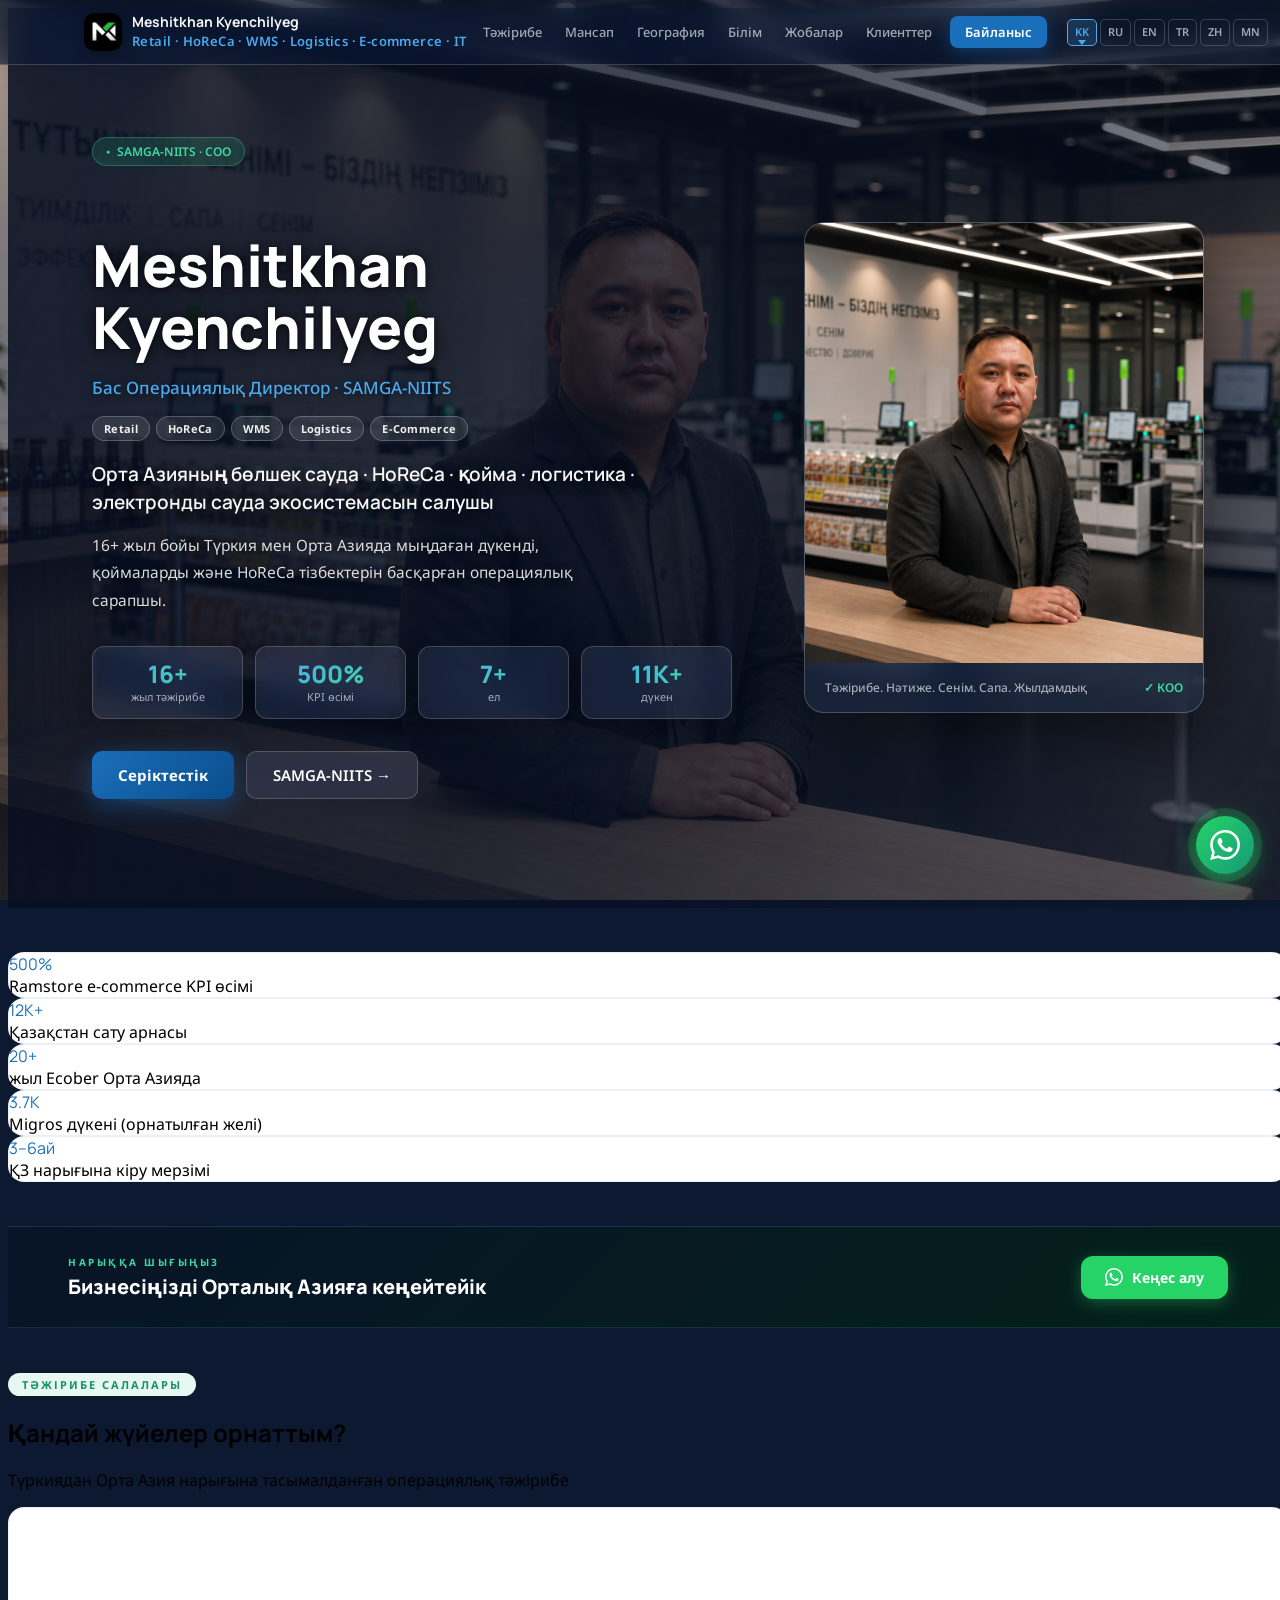
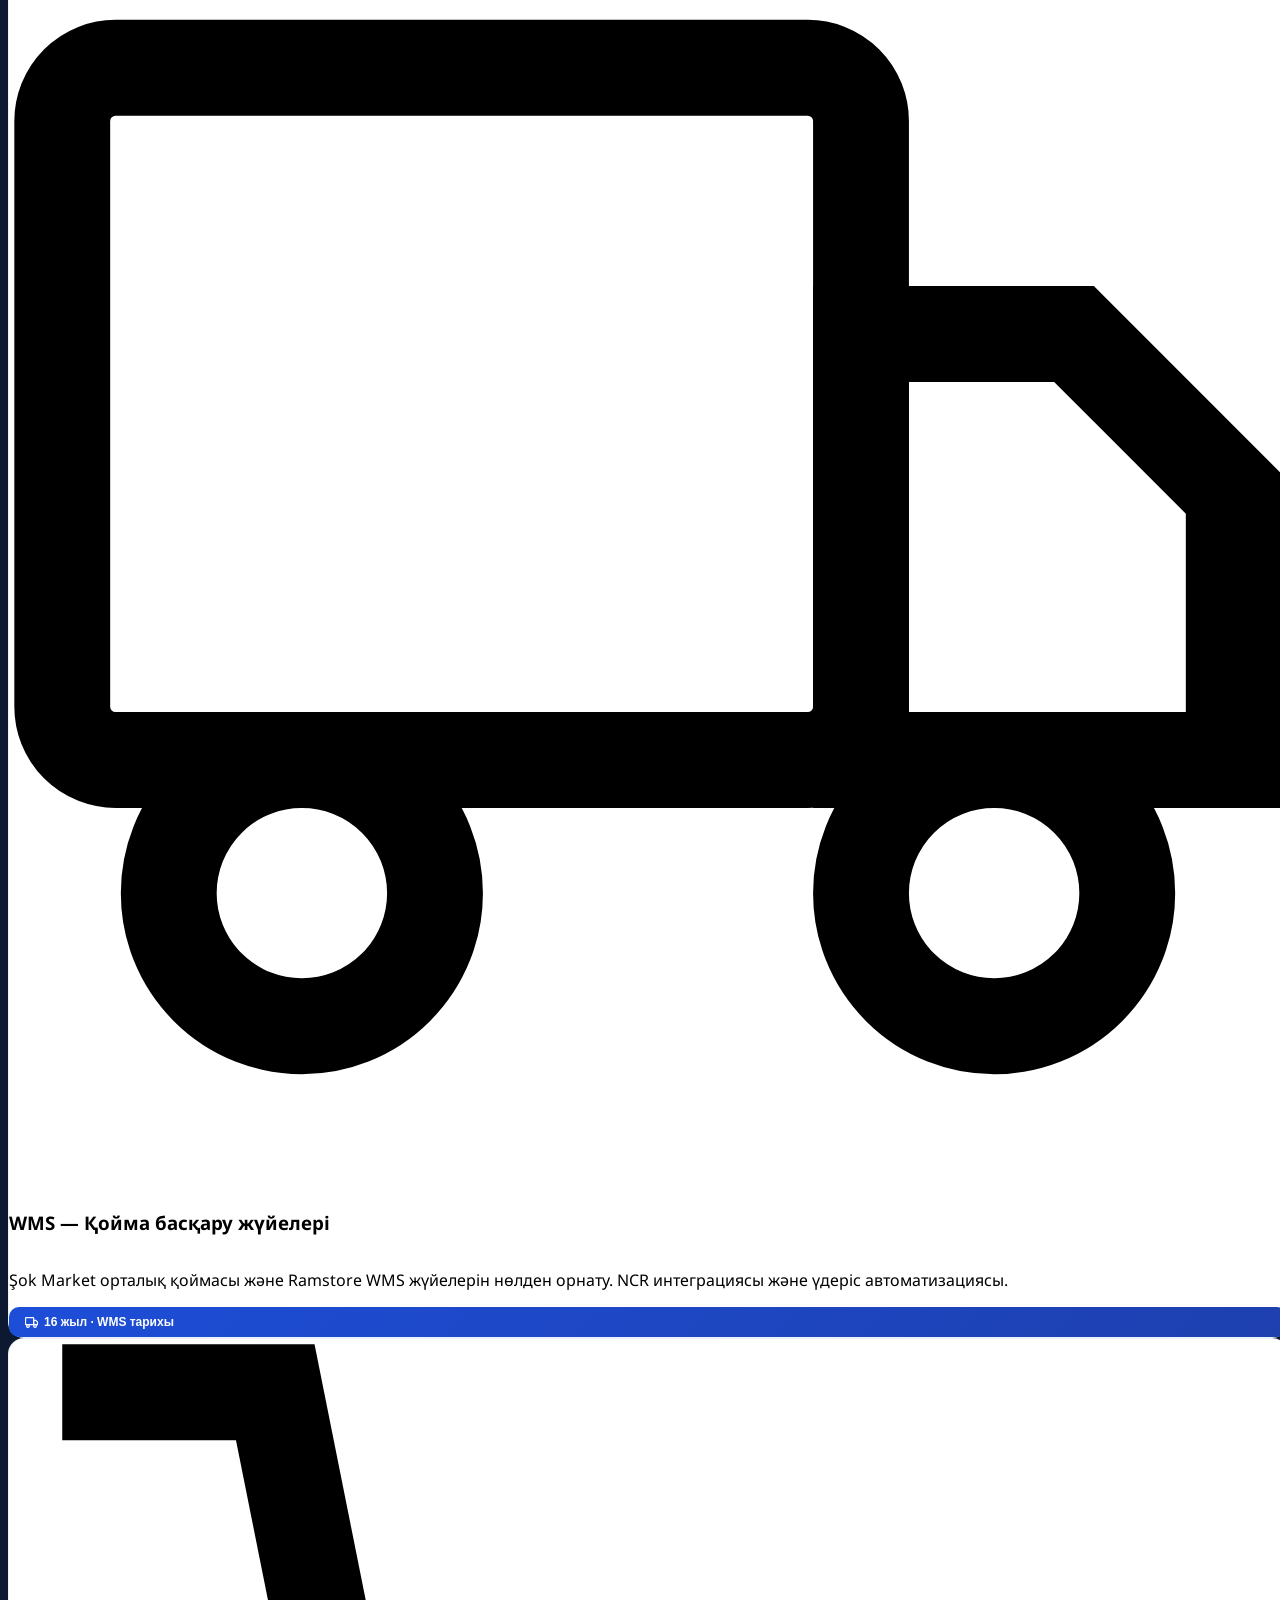
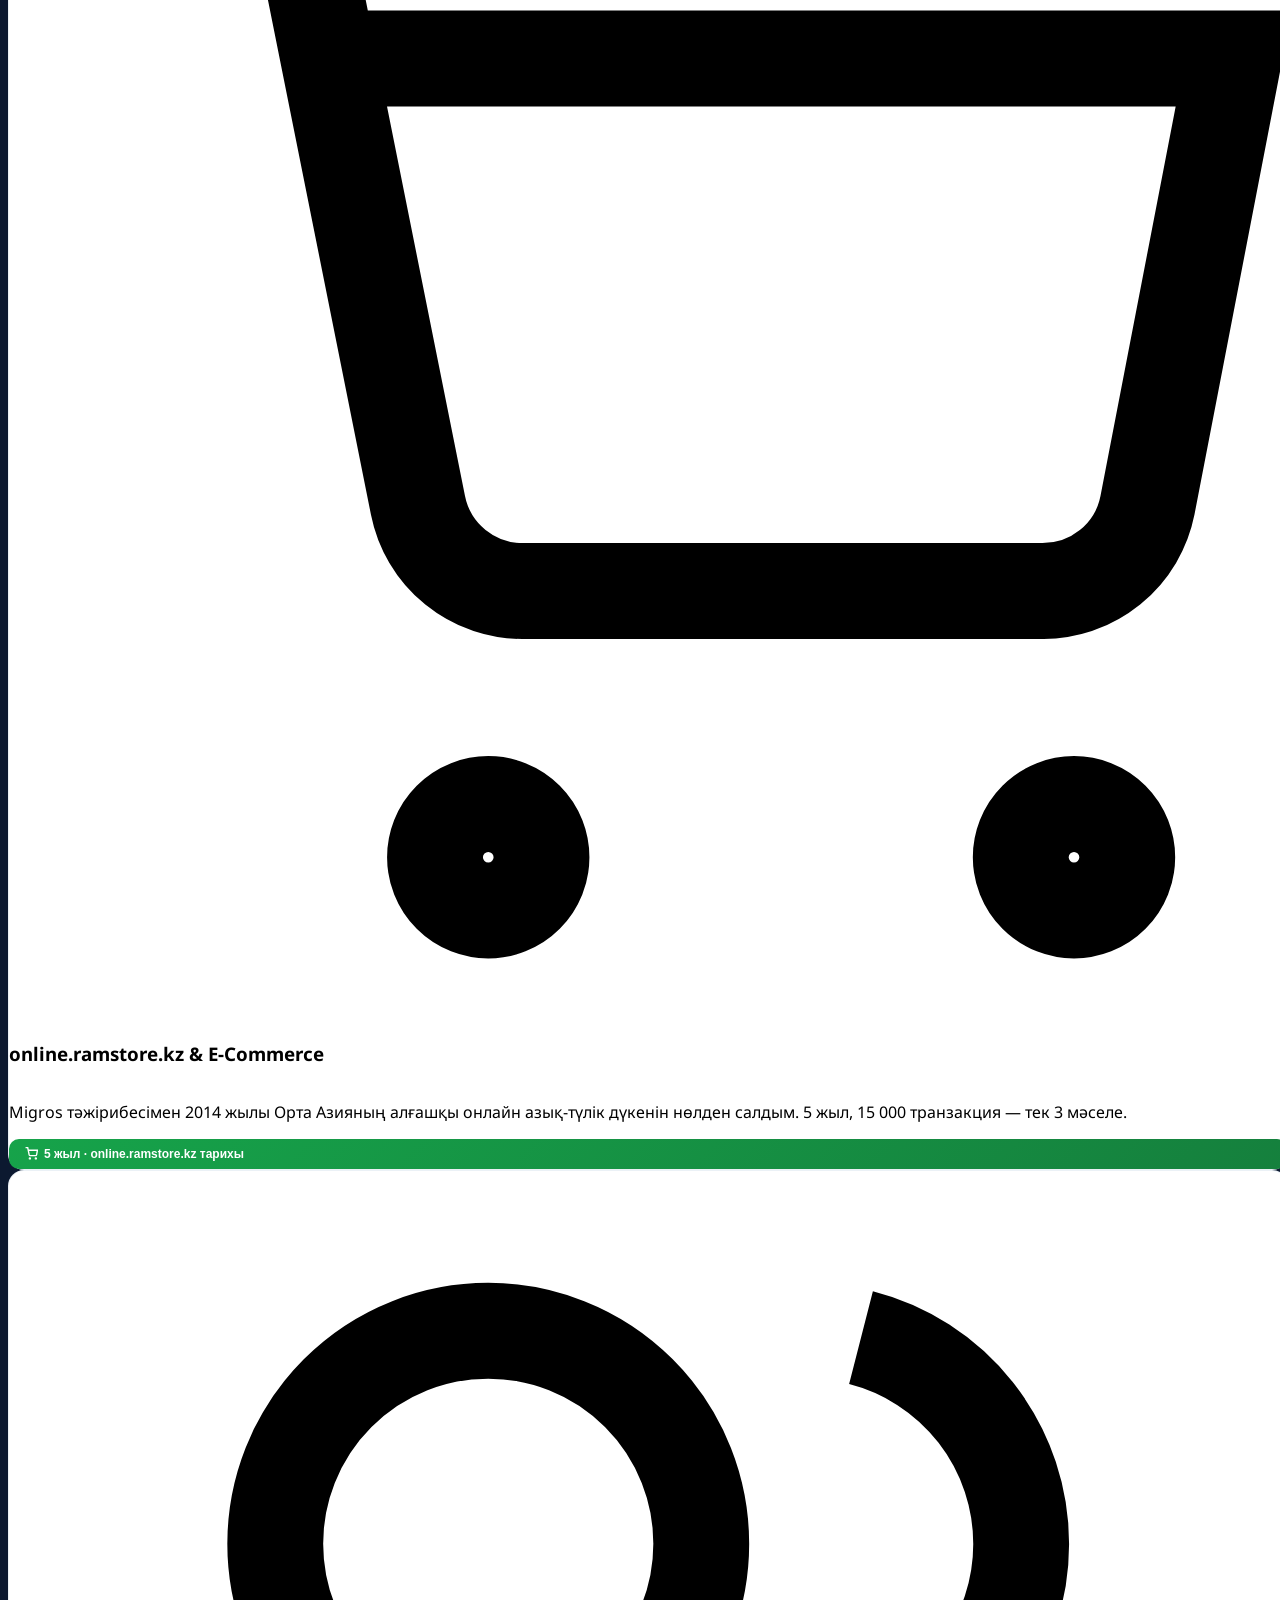
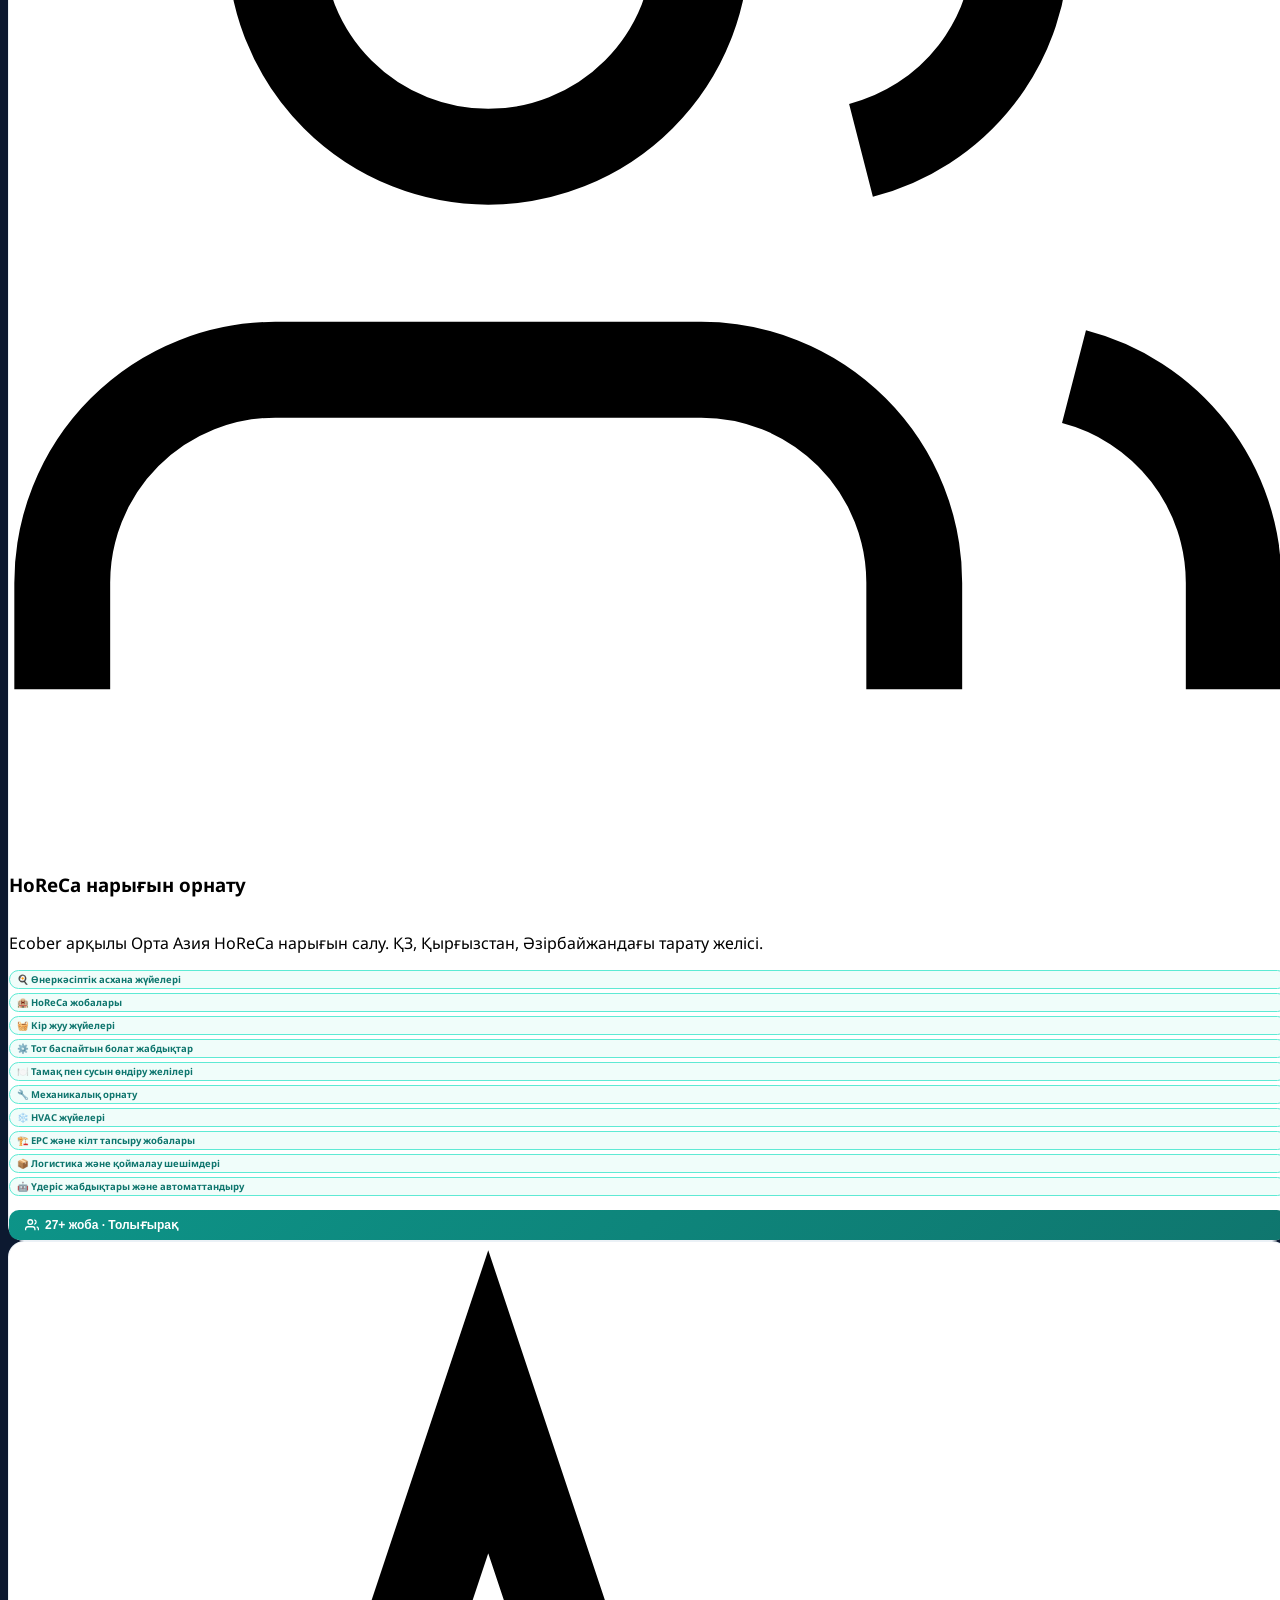
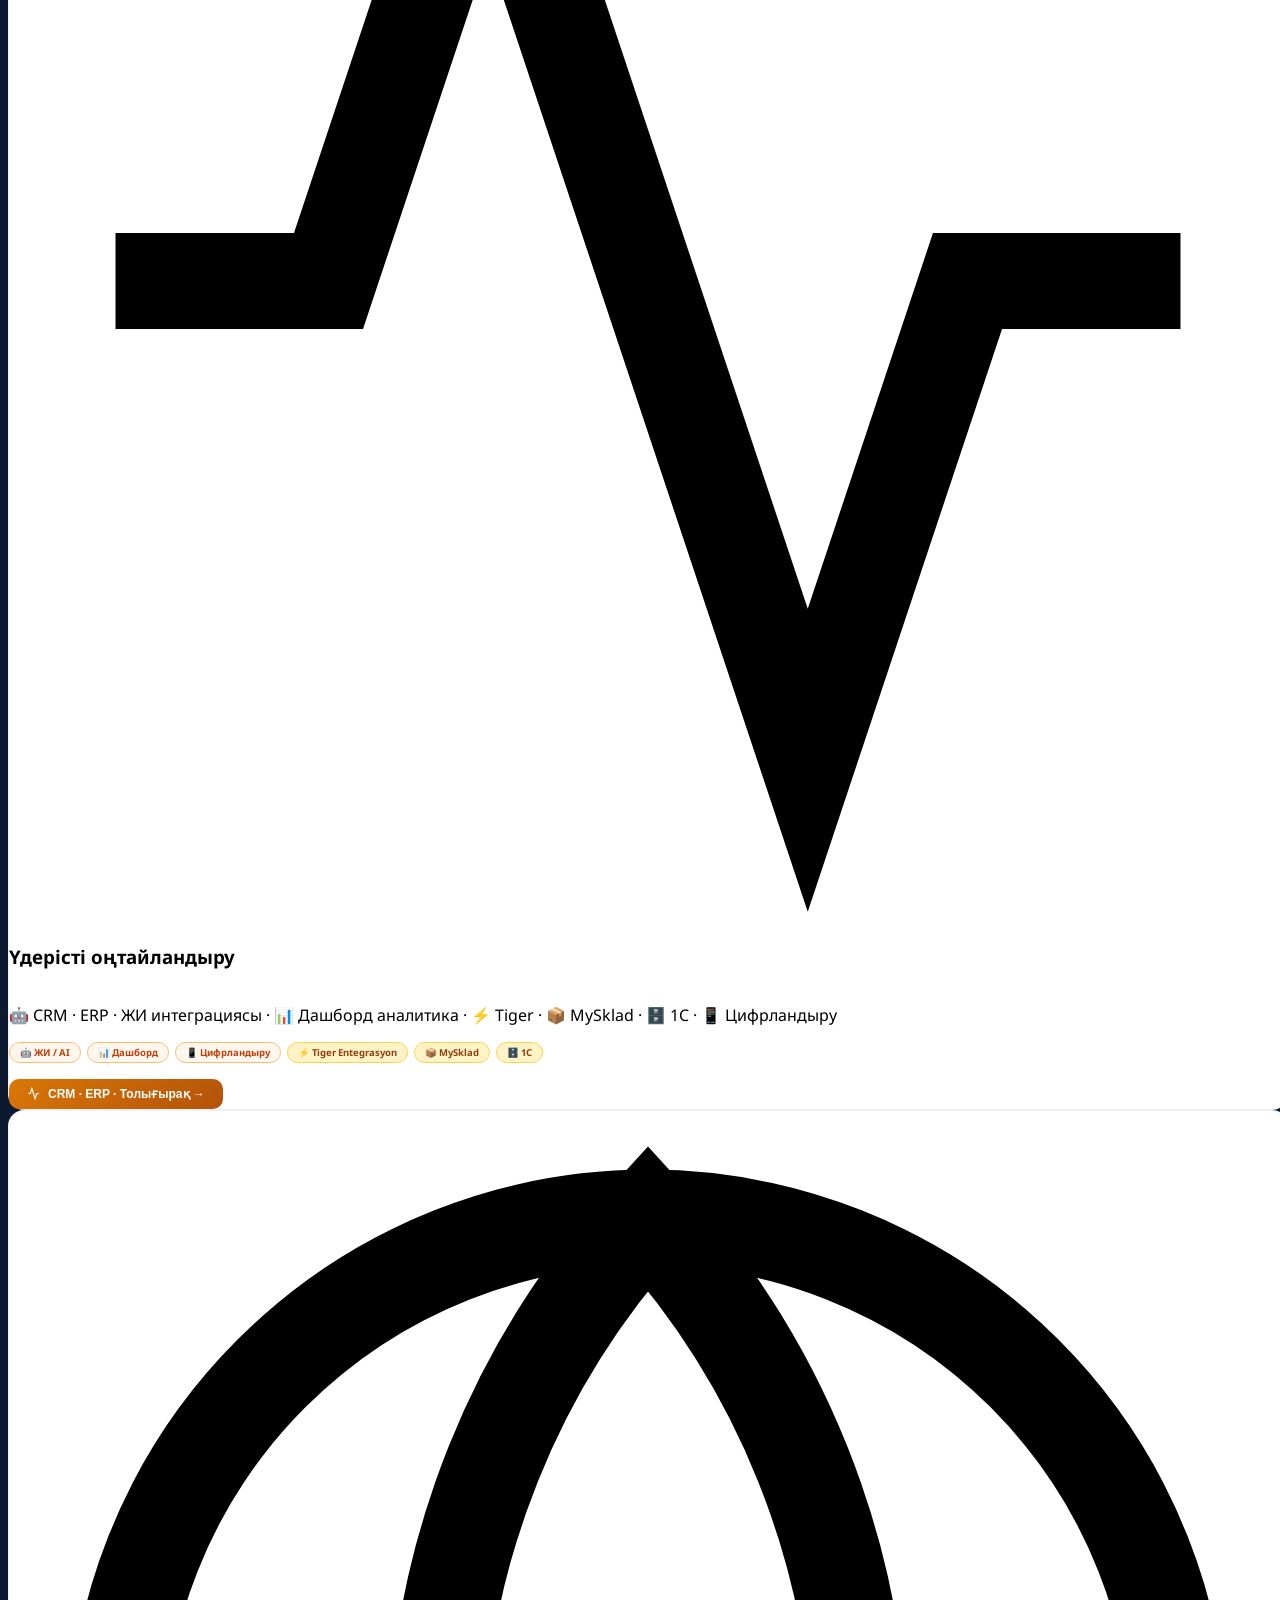
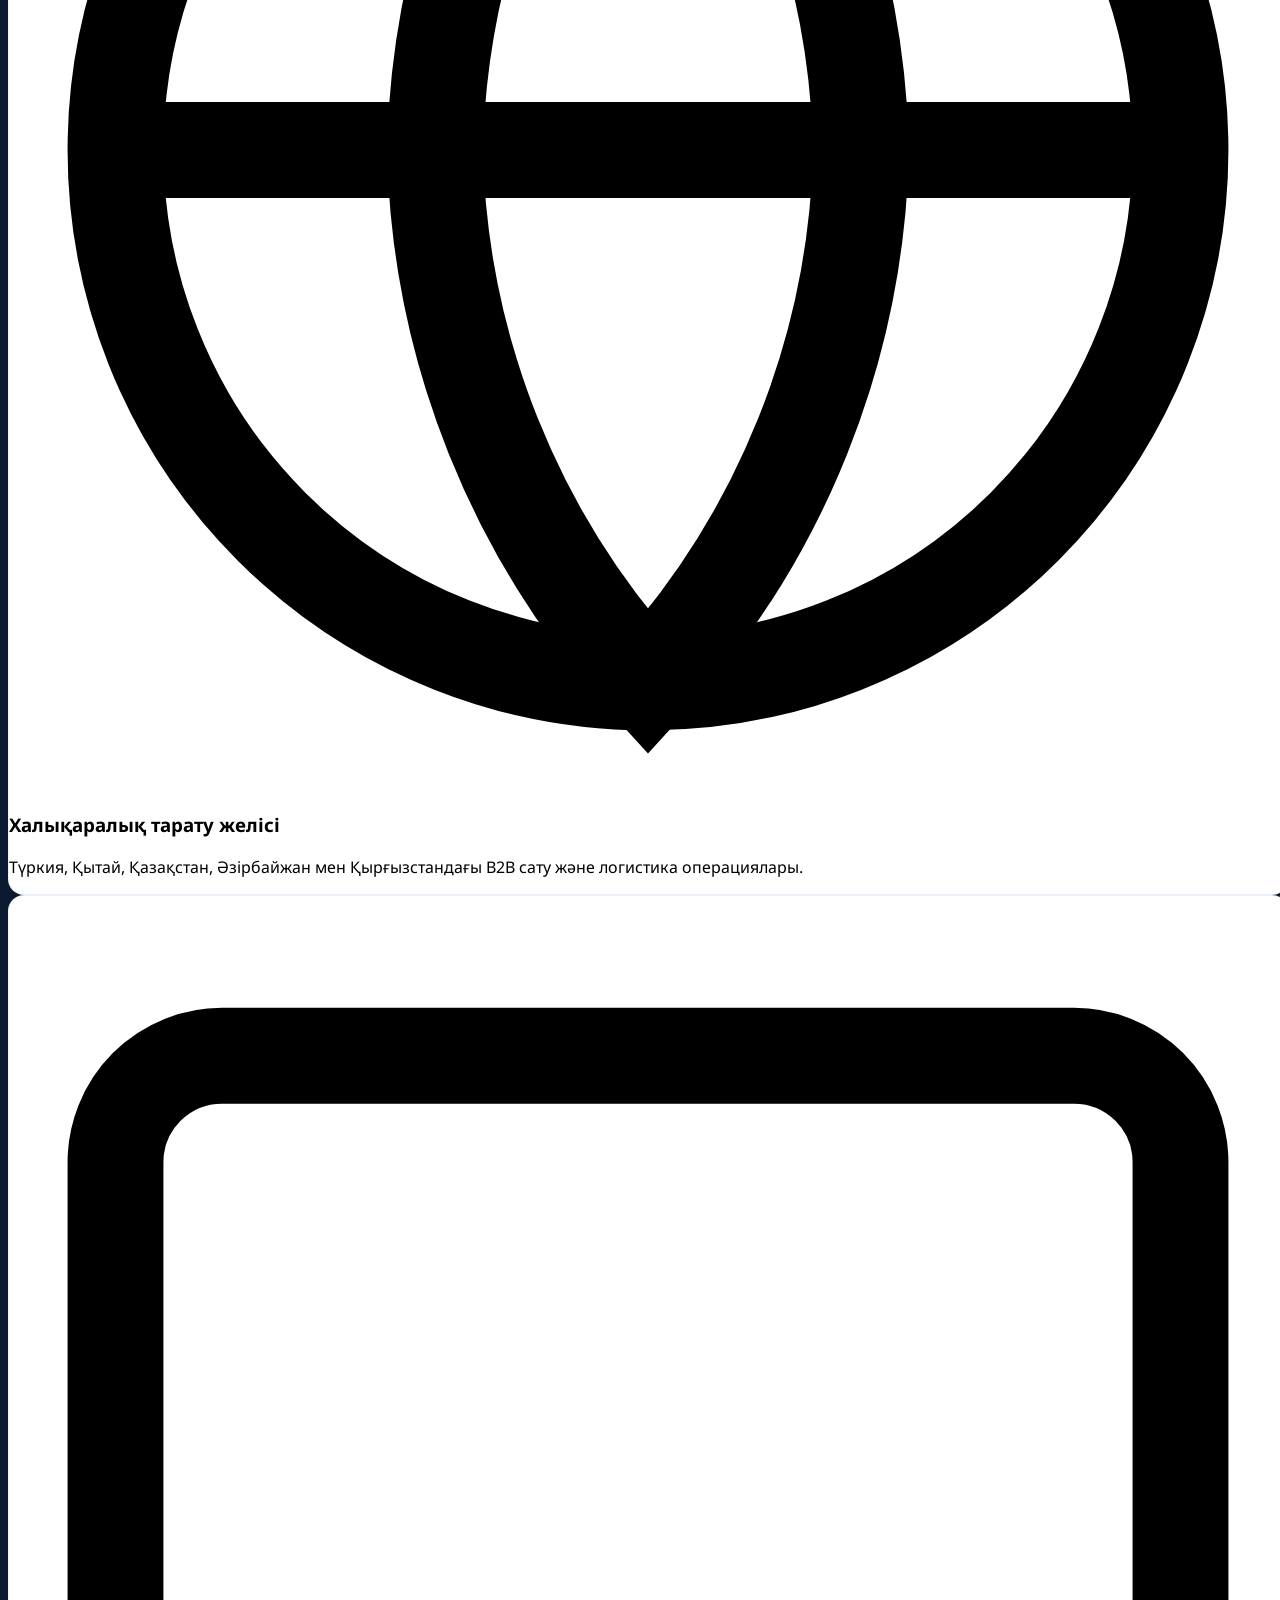
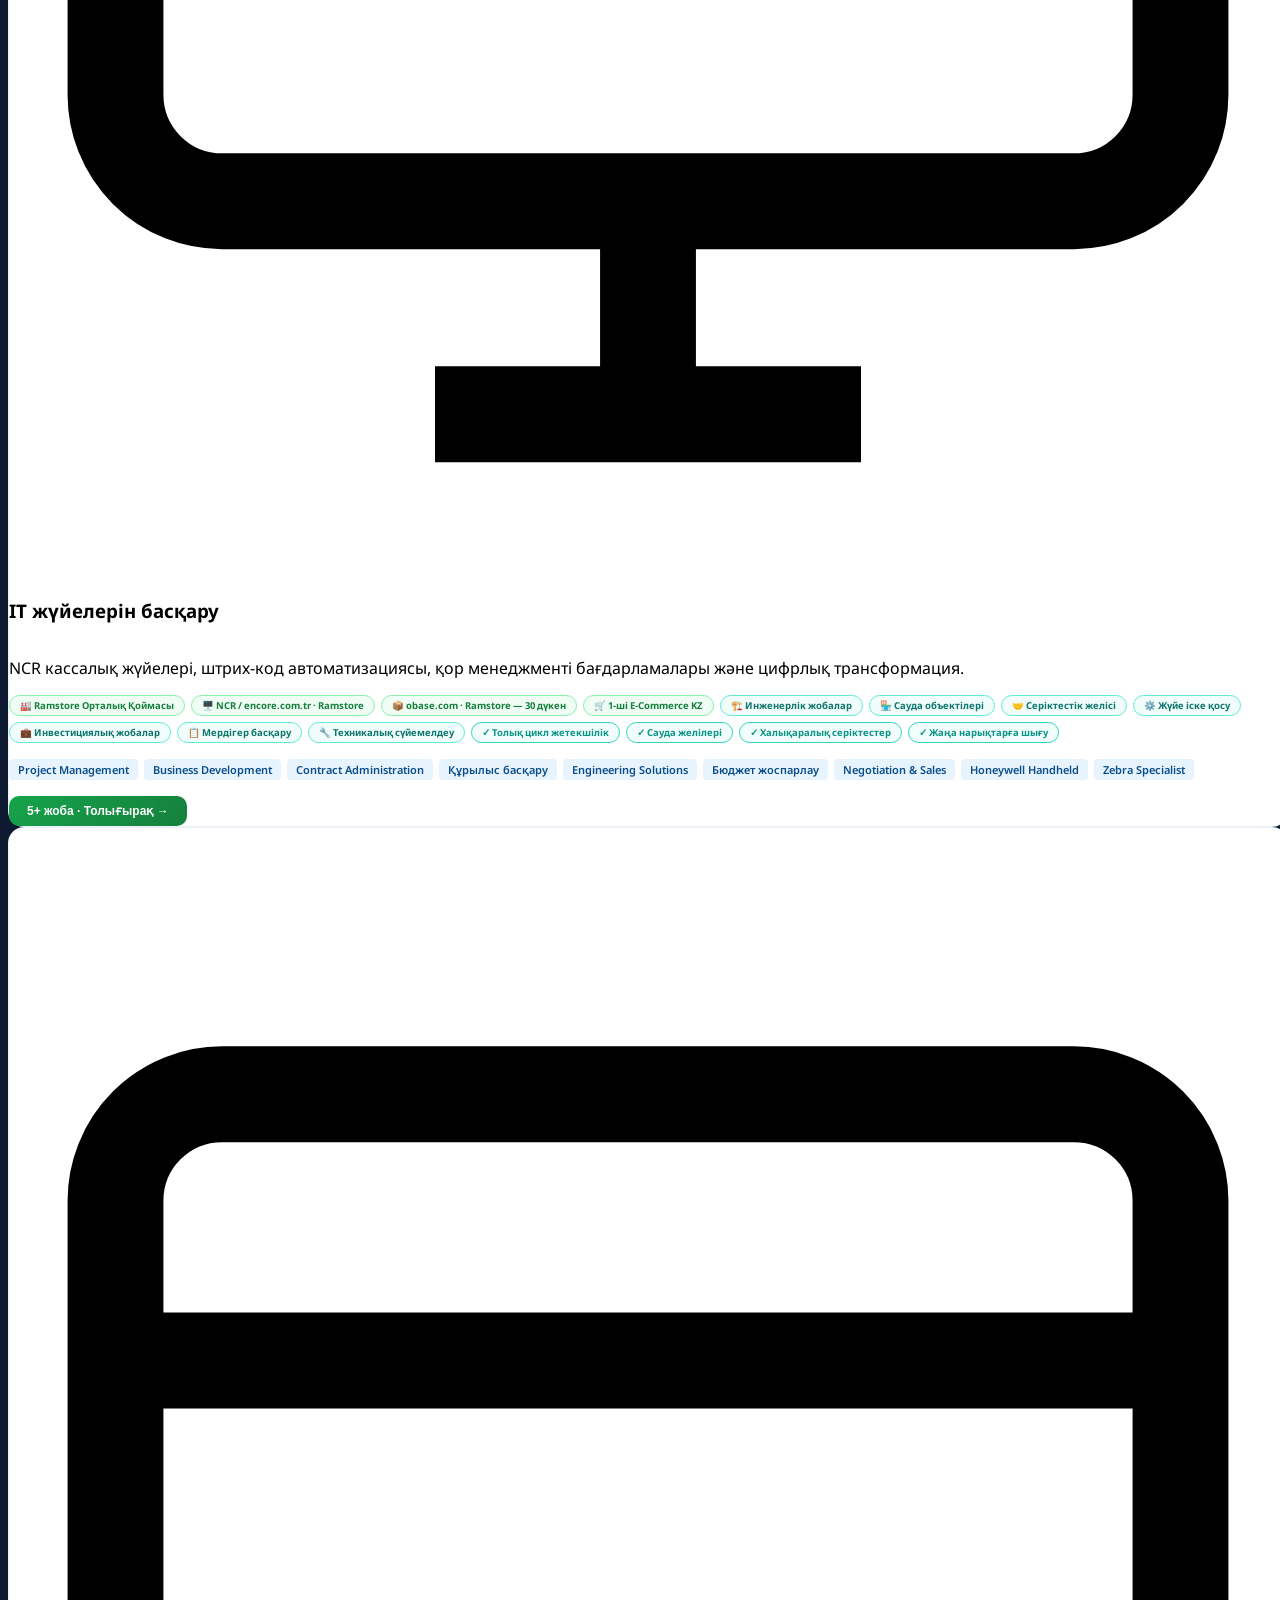
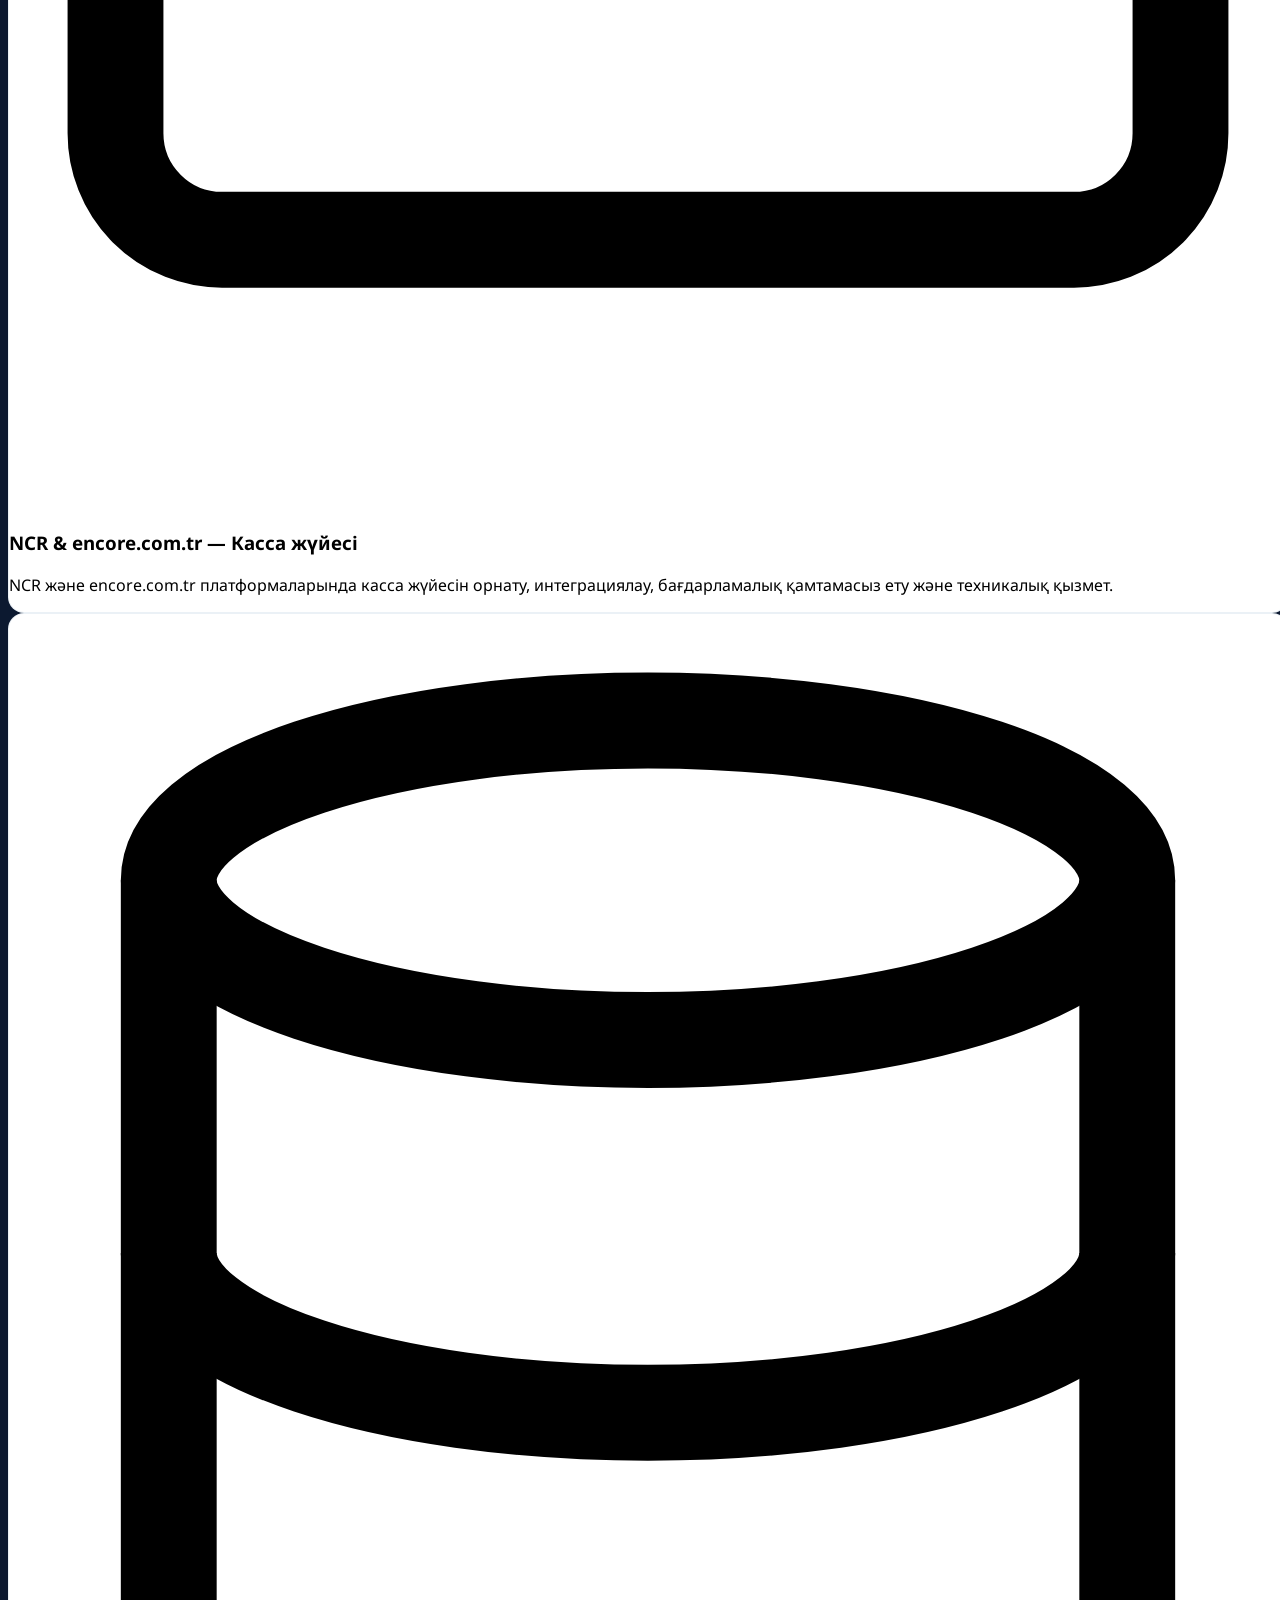
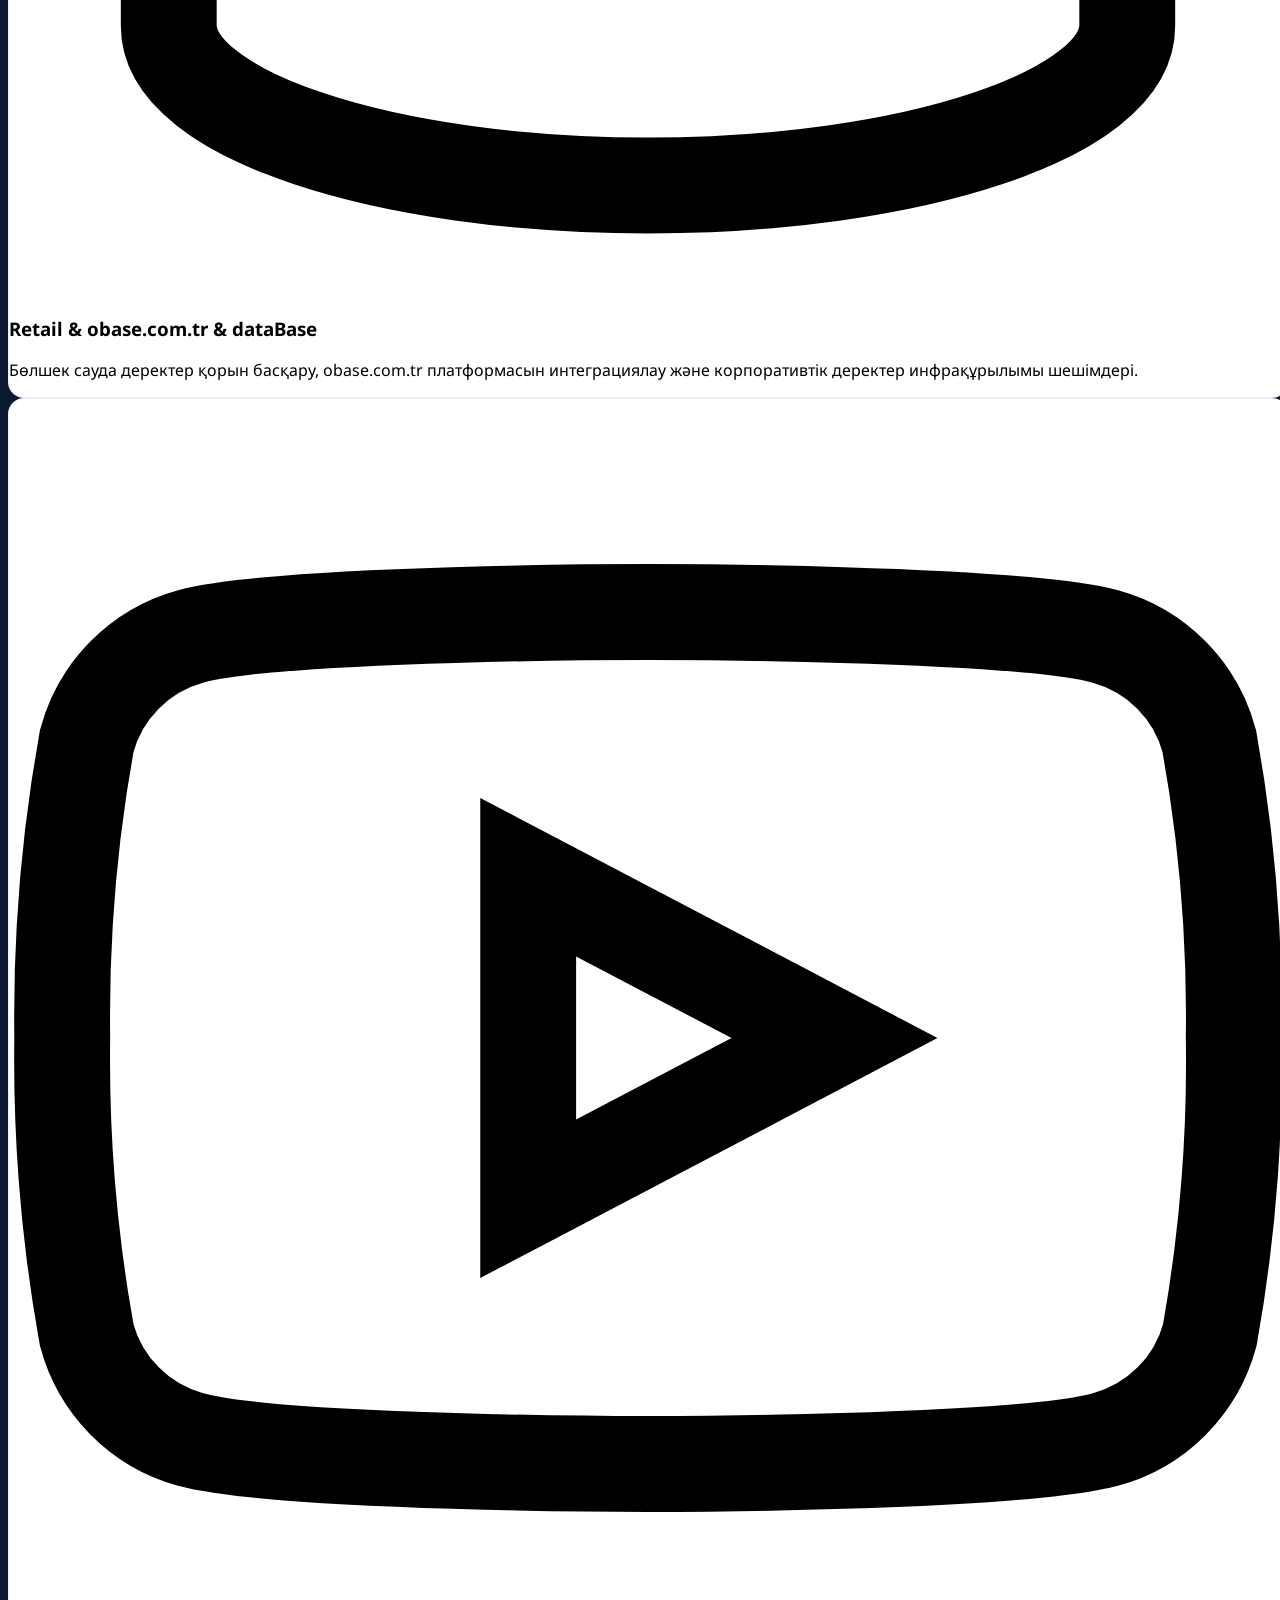
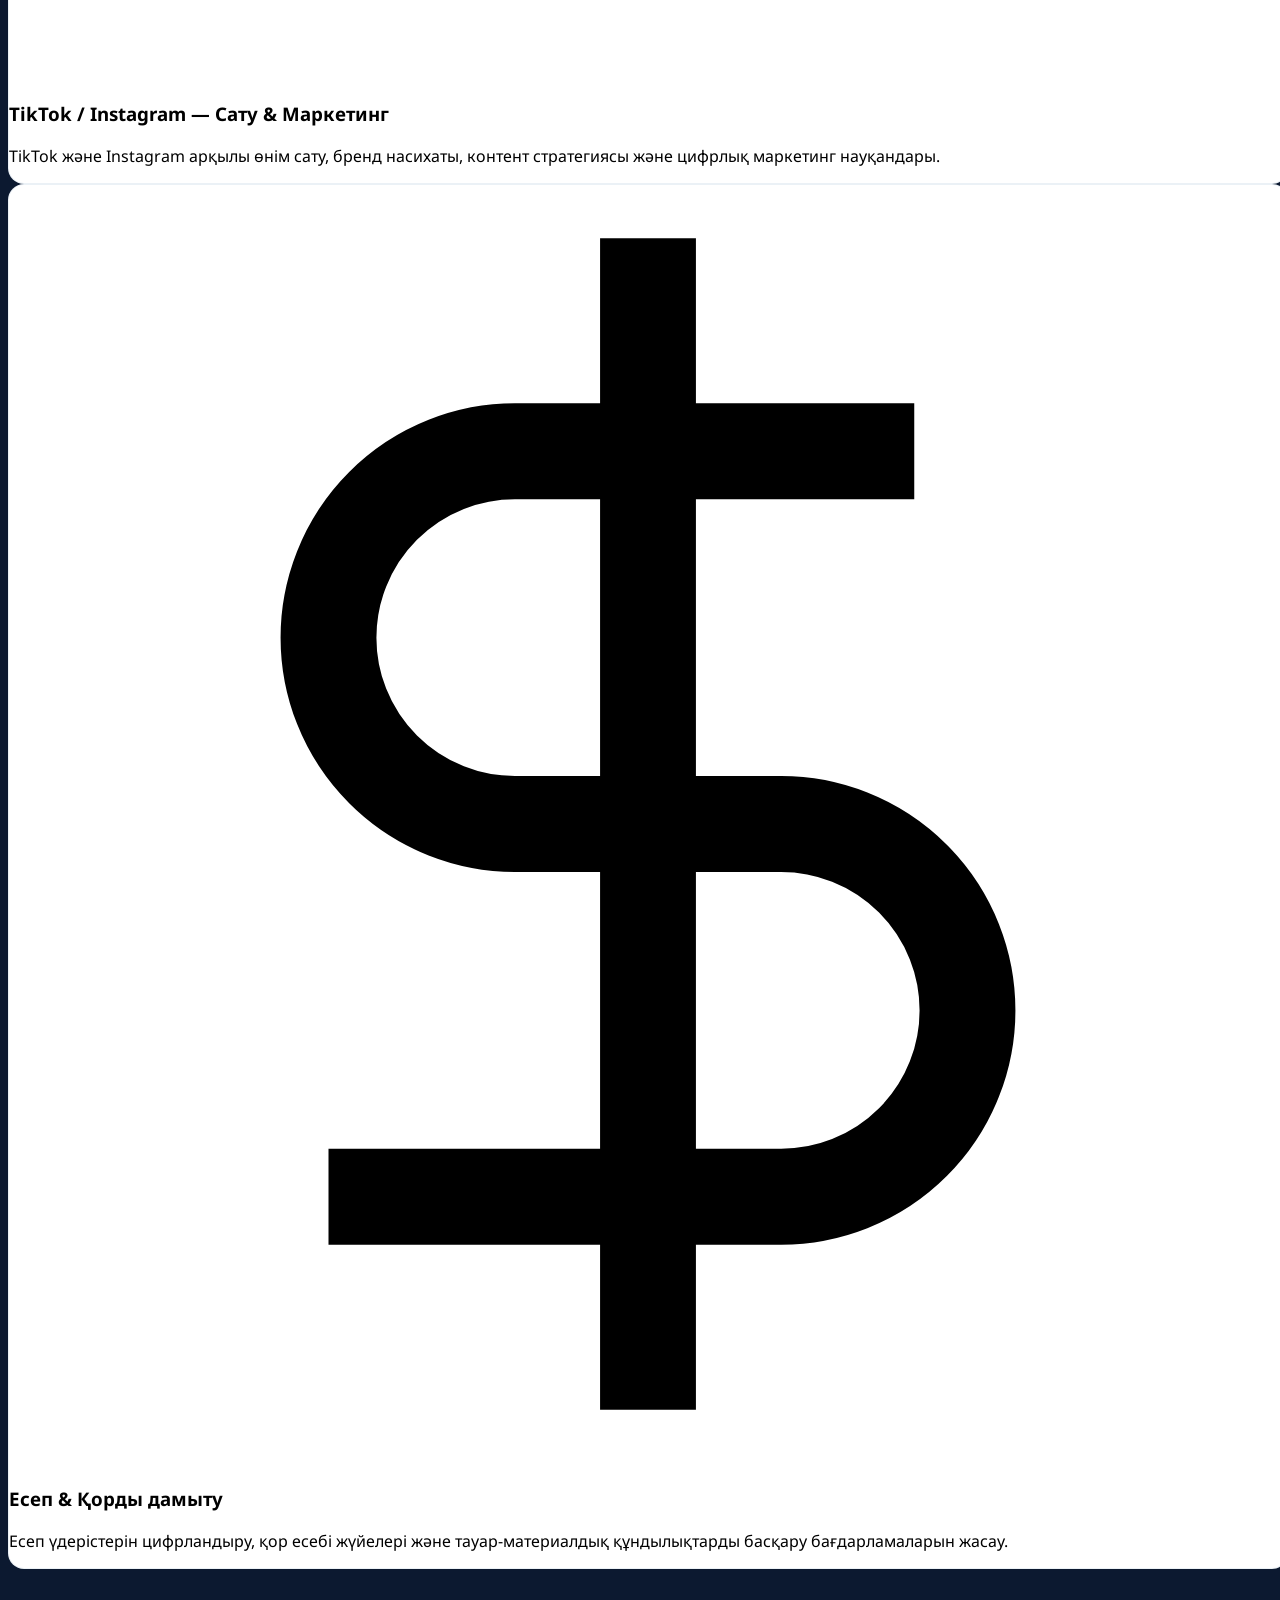
==== commit c19010c2: "feat: add IT to expertise badge list; add group structure to Eurasia Agro Semey card - Appended "· I" ====
--- a/index.html
+++ b/index.html
@@ -14,6 +14,9 @@
   <link rel="apple-touch-icon" href="imeges/logo/kk.png"/>
   <link rel="stylesheet" href="meshitkhan.css"/>
   <style>
+    html { scroll-behavior: smooth; }
+    .mk-card-target { scroll-margin-top: 90px; transition: box-shadow .4s, border-color .4s; }
+    .mk-card-target.mk-flash { box-shadow: 0 0 0 3px rgba(45,212,191,0.55), 0 12px 32px rgba(13,148,136,0.25) !important; border-color: rgba(45,212,191,0.6) !important; }
     /* ── ava.png fixed background ── */
     body {
       background-image: url('ava.png');
@@ -460,7 +463,7 @@
       <div class="glnav-mk" style="background:none;padding:0;overflow:hidden;"><img src="imeges/logo/kk.png" alt="MK" style="width:100%;height:100%;object-fit:cover;border-radius:10px;"/></div>
       <div>
         <div class="glnav-name">Meshitkhan Kyenchilyeg</div>
-        <div class="glnav-exp">Retail · HoReCa · WMS · Logistics · E-commerce</div>
+        <div class="glnav-exp">Retail · HoReCa · WMS · Logistics · E-commerce · IT</div>
       </div>
     </a>
     <div class="glnav-links" id="navLinks">
@@ -537,11 +540,11 @@
       <h1 class="gl-hero-name">Meshitkhan<br>Kyenchilyeg</h1>
       <p class="gl-hero-role" data-i18n="hero.role">Бас Операциялық Директор · SAMGA-NIITS</p>
       <div style="display:flex;flex-wrap:wrap;gap:6px;margin-bottom:18px;">
-        <span style="background:rgba(255,255,255,0.1);border:1px solid rgba(255,255,255,0.22);color:rgba(255,255,255,0.92);font-size:11px;font-weight:700;padding:4px 11px;border-radius:20px;letter-spacing:0.3px;">Retail</span>
-        <span style="background:rgba(255,255,255,0.1);border:1px solid rgba(255,255,255,0.22);color:rgba(255,255,255,0.92);font-size:11px;font-weight:700;padding:4px 11px;border-radius:20px;letter-spacing:0.3px;">HoReCa</span>
-        <span style="background:rgba(255,255,255,0.1);border:1px solid rgba(255,255,255,0.22);color:rgba(255,255,255,0.92);font-size:11px;font-weight:700;padding:4px 11px;border-radius:20px;letter-spacing:0.3px;">WMS</span>
-        <span style="background:rgba(255,255,255,0.1);border:1px solid rgba(255,255,255,0.22);color:rgba(255,255,255,0.92);font-size:11px;font-weight:700;padding:4px 11px;border-radius:20px;letter-spacing:0.3px;">Logistics</span>
-        <span style="background:rgba(255,255,255,0.1);border:1px solid rgba(255,255,255,0.22);color:rgba(255,255,255,0.92);font-size:11px;font-weight:700;padding:4px 11px;border-radius:20px;letter-spacing:0.3px;">E-Commerce</span>
+        <a href="#exp-retail" onclick="mkFlash('exp-retail')" style="text-decoration:none;cursor:pointer;background:rgba(255,255,255,0.1);border:1px solid rgba(255,255,255,0.22);color:rgba(255,255,255,0.92);font-size:11px;font-weight:700;padding:4px 11px;border-radius:20px;letter-spacing:0.3px;transition:background .18s,border-color .18s;" onmouseenter="this.style.background='rgba(255,255,255,0.2)'" onmouseleave="this.style.background='rgba(255,255,255,0.1)'">Retail</a>
+        <a href="#exp-horeca" onclick="mkFlash('exp-horeca')" style="text-decoration:none;cursor:pointer;background:rgba(255,255,255,0.1);border:1px solid rgba(255,255,255,0.22);color:rgba(255,255,255,0.92);font-size:11px;font-weight:700;padding:4px 11px;border-radius:20px;letter-spacing:0.3px;transition:background .18s,border-color .18s;" onmouseenter="this.style.background='rgba(255,255,255,0.2)'" onmouseleave="this.style.background='rgba(255,255,255,0.1)'">HoReCa</a>
+        <a href="#exp-wms" onclick="mkFlash('exp-wms')" style="text-decoration:none;cursor:pointer;background:rgba(255,255,255,0.1);border:1px solid rgba(255,255,255,0.22);color:rgba(255,255,255,0.92);font-size:11px;font-weight:700;padding:4px 11px;border-radius:20px;letter-spacing:0.3px;transition:background .18s,border-color .18s;" onmouseenter="this.style.background='rgba(255,255,255,0.2)'" onmouseleave="this.style.background='rgba(255,255,255,0.1)'">WMS</a>
+        <a href="#exp-logistics" onclick="mkFlash('exp-logistics')" style="text-decoration:none;cursor:pointer;background:rgba(255,255,255,0.1);border:1px solid rgba(255,255,255,0.22);color:rgba(255,255,255,0.92);font-size:11px;font-weight:700;padding:4px 11px;border-radius:20px;letter-spacing:0.3px;transition:background .18s,border-color .18s;" onmouseenter="this.style.background='rgba(255,255,255,0.2)'" onmouseleave="this.style.background='rgba(255,255,255,0.1)'">Logistics</a>
+        <a href="#exp-ecommerce" onclick="mkFlash('exp-ecommerce')" style="text-decoration:none;cursor:pointer;background:rgba(255,255,255,0.1);border:1px solid rgba(255,255,255,0.22);color:rgba(255,255,255,0.92);font-size:11px;font-weight:700;padding:4px 11px;border-radius:20px;letter-spacing:0.3px;transition:background .18s,border-color .18s;" onmouseenter="this.style.background='rgba(255,255,255,0.2)'" onmouseleave="this.style.background='rgba(255,255,255,0.1)'">E-Commerce</a>
       </div>
       <p class="gl-hero-tagline" data-i18n="hero.tag">Орта Азияның бөлшек сауда · HoReCa · қойма · логистика · электронды сауда экосистемасын салушы</p>
       <p class="gl-hero-desc" data-i18n="hero.desc">16+ жыл бойы Түркия мен Орта Азияда мыңдаған дүкенді, қамбаларды және HoReCa тізбектерін басқарған операциялық сарапшы.</p>
@@ -622,7 +625,7 @@
       <p class="text-gray-500 max-w-md mx-auto" data-i18n="exp.sub">Түркиядан Орта Азия нарығына тасымалданған операциялық тәжірибе</p>
     </div>
     <div class="grid grid-cols-1 md:grid-cols-3 gap-5">
-      <div class="mk-card p-7 reveal hover:-translate-y-1 transition-all" style="display:flex;flex-direction:column;">
+      <div id="exp-wms" class="mk-card mk-card-target p-7 reveal hover:-translate-y-1 transition-all" style="display:flex;flex-direction:column;">
         <div class="w-11 h-11 bg-blue-50 rounded-xl flex items-center justify-center text-blue-600 mb-4">
           <svg class="w-5 h-5" viewBox="0 0 24 24" fill="none" stroke="currentColor" stroke-width="1.8"><rect x="1" y="3" width="15" height="13" rx="1"/><path d="M16 8h4l3 3v5h-7V8z"/><circle cx="5.5" cy="18.5" r="2.5"/><circle cx="18.5" cy="18.5" r="2.5"/></svg>
         </div>
@@ -633,7 +636,7 @@
           16 жыл · WMS тарихы
         </button>
       </div>
-      <div class="mk-card p-7 reveal hover:-translate-y-1 transition-all" style="display:flex;flex-direction:column;">
+      <div id="exp-ecommerce" class="mk-card mk-card-target p-7 reveal hover:-translate-y-1 transition-all" style="display:flex;flex-direction:column;">
         <div class="w-11 h-11 bg-green-50 rounded-xl flex items-center justify-center text-green-600 mb-4">
           <svg class="w-5 h-5" viewBox="0 0 24 24" fill="none" stroke="currentColor" stroke-width="1.8"><circle cx="9" cy="21" r="1"/><circle cx="20" cy="21" r="1"/><path d="M1 1h4l2.68 13.39a2 2 0 001.99 1.61h9.72a2 2 0 001.99-1.61L23 6H6"/></svg>
         </div>
@@ -644,7 +647,7 @@
           5 жыл · online.ramstore.kz тарихы
         </button>
       </div>
-      <div class="mk-card p-7 reveal hover:-translate-y-1 transition-all" style="display:flex;flex-direction:column;">
+      <div id="exp-horeca" class="mk-card mk-card-target p-7 reveal hover:-translate-y-1 transition-all" style="display:flex;flex-direction:column;">
         <div class="w-11 h-11 bg-teal-50 rounded-xl flex items-center justify-center text-teal-600 mb-4">
           <svg class="w-5 h-5" viewBox="0 0 24 24" fill="none" stroke="currentColor" stroke-width="1.8"><path d="M17 21v-2a4 4 0 00-4-4H5a4 4 0 00-4 4v2"/><circle cx="9" cy="7" r="4"/><path d="M23 21v-2a4 4 0 00-3-3.87M16 3.13a4 4 0 010 7.75"/></svg>
         </div>
@@ -686,7 +689,7 @@
           CRM · ERP · Толығырақ →
         </button>
       </div>
-      <div class="mk-card p-7 reveal hover:-translate-y-1 transition-all">
+      <div id="exp-logistics" class="mk-card mk-card-target p-7 reveal hover:-translate-y-1 transition-all">
         <div class="w-11 h-11 bg-blue-50 rounded-xl flex items-center justify-center text-blue-600 mb-4">
           <svg class="w-5 h-5" viewBox="0 0 24 24" fill="none" stroke="currentColor" stroke-width="1.8"><circle cx="12" cy="12" r="10"/><line x1="2" y1="12" x2="22" y2="12"/><path d="M12 2a15.3 15.3 0 014 10 15.3 15.3 0 01-4 10 15.3 15.3 0 01-4-10 15.3 15.3 0 014-10z"/></svg>
         </div>
@@ -744,7 +747,7 @@
         <h3 class="font-bold text-gray-900 mb-2" data-i18n="exp7.t">NCR &amp; encore.com.tr — Касса жүйесі</h3>
         <p class="text-gray-500 text-sm leading-relaxed" data-i18n="exp7.d">NCR және encore.com.tr платформаларында касса жүйесін орнату, интеграциялау, бағдарламалық қамтамасыз ету және техникалық қызмет.</p>
       </div>
-      <div class="mk-card p-7 reveal hover:-translate-y-1 transition-all">
+      <div id="exp-retail" class="mk-card mk-card-target p-7 reveal hover:-translate-y-1 transition-all">
         <div class="w-11 h-11 bg-purple-50 rounded-xl flex items-center justify-center text-purple-600 mb-4">
           <svg class="w-5 h-5" viewBox="0 0 24 24" fill="none" stroke="currentColor" stroke-width="1.8"><ellipse cx="12" cy="5" rx="9" ry="3"/><path d="M3 5v14c0 1.66 4.03 3 9 3s9-1.34 9-3V5"/><path d="M3 12c0 1.66 4.03 3 9 3s9-1.34 9-3"/></svg>
         </div>
@@ -1218,6 +1221,29 @@
     </div>
     <div class="mk-timeline relative max-w-3xl mx-auto">
 
+      <!-- EA · EURASIA AGRO SEMEY -->
+      <div class="tl-item flex gap-8 mb-10 reveal">
+        <div class="w-14 h-14 rounded-2xl flex-shrink-0 relative z-10 overflow-hidden" style="background:#f0fdf4;border:2px solid #16a34a;box-shadow:0 4px 14px rgba(22,163,74,0.3);padding:3px;display:flex;align-items:center;justify-content:center;font-size:22px;">🌾</div>
+        <div class="mk-card flex-1 p-6 hover:translate-x-1 transition-all">
+          <div class="flex items-start justify-between gap-3 flex-wrap mb-1">
+            <span class="font-manrope font-black text-gray-900 text-lg">EURASIA AGRO SEMEY</span>
+            <span class="text-xs font-semibold text-white px-2.5 py-1 rounded-full" style="background:#16a34a;" data-i18n="car.ea.badge">2026/08/03 – бүгін</span>
+          </div>
+          <div class="text-sm font-semibold text-blue-600 mb-2" data-i18n="car.ea.role">Фермерлік дүкендер желісінің сатып алу және логистика бөлімінің басшысы</div>
+          <p class="text-sm text-gray-500 leading-relaxed mb-3" data-i18n="car.ea.desc">Фермерлік дүкендер желісінің сатып алу, жеткізу тізбегі және логистика процестерін басқарады.</p>
+          <div style="background:#f0fdf4;border:1px solid #bbf7d0;border-radius:10px;padding:9px 12px;margin-bottom:10px;">
+            <div style="font-size:9.5px;font-weight:800;color:#15803d;text-transform:uppercase;letter-spacing:1px;margin-bottom:6px;">🏢 Топ құрылымы</div>
+            <div style="display:flex;flex-wrap:wrap;gap:5px;">
+              <span style="background:#dcfce7;border:1px solid #4ade80;color:#166534;font-size:10px;font-weight:700;padding:3px 9px;border-radius:20px;">Ebrasia Red Holding</span>
+              <span style="background:#dcfce7;border:1px solid #4ade80;color:#166534;font-size:10px;font-weight:700;padding:3px 9px;border-radius:20px;">Ebrasia Agro Semey Meat Company</span>
+              <span style="background:#dcfce7;border:1px solid #4ade80;color:#166534;font-size:10px;font-weight:700;padding:3px 9px;border-radius:20px;">🥩 Полуфабрикат цехы</span>
+              <span style="background:#dcfce7;border:1px solid #4ade80;color:#166534;font-size:10px;font-weight:700;padding:3px 9px;border-radius:20px;">🏪 Semey ет дүкені</span>
+            </div>
+          </div>
+          <div class="flex flex-wrap gap-1.5"><span class="mk-tag">Procurement</span><span class="mk-tag">Logistics</span><span class="mk-tag" data-i18n="car.ea.t3">Ауыл шаруашылығы саудасы</span></div>
+        </div>
+      </div>
+
       <!-- 0 · SAMGA-NIITS -->
       <div class="tl-item flex gap-8 mb-10 reveal">
         <div class="w-14 h-14 rounded-2xl flex-shrink-0 relative z-10 overflow-hidden" style="background:#0f172a;border:2px solid #3b82f6;box-shadow:0 4px 18px rgba(59,130,246,0.35);padding:3px;">
@@ -1226,7 +1252,7 @@
         <div class="mk-card flex-1 p-6 hover:translate-x-1 transition-all">
           <div class="flex items-start justify-between gap-3 flex-wrap mb-1">
             <span class="font-manrope font-black text-gray-900 text-lg">SAMGA-NIITS</span>
-            <span class="text-xs font-semibold text-white px-2.5 py-1 rounded-full" style="background:#1d4ed8;" data-i18n="car.sg.badge">2008 – 2026 · Founder</span>
+            <span class="text-xs font-semibold text-white px-2.5 py-1 rounded-full" style="background:#1d4ed8;" data-i18n="car.sg.badge">2025/12/01 · Founder</span>
           </div>
           <div class="text-sm font-semibold text-blue-600 mb-3" data-i18n="car.sg.role">Құрылтайшы / Бас директор / Жоба жетекшісі</div>
 
@@ -1657,7 +1683,7 @@
       </div>
 
       <!-- 8 · Nurbank -->
-      <div class="tl-item flex gap-8 mb-10 reveal">
+      <div class="tl-item flex gap-8 reveal">
         <div class="w-14 h-14 rounded-2xl flex-shrink-0 relative z-10 overflow-hidden" style="background:white;border:2px solid #1A6FBA;box-shadow:0 4px 14px rgba(26,111,186,0.3);padding:3px;">
           <img src="imeges/logo/nurbank_ext.png" alt="Nurbank" style="width:100%;height:100%;object-fit:contain;"/>
         </div>
@@ -1671,20 +1697,6 @@
           <div class="text-sm font-semibold text-blue-600 mb-2" data-i18n="car.8.role">Genel Müdür Yardımcısı / Bölüm Başkanı</div>
           <p class="text-sm text-gray-500 leading-relaxed mb-3" data-i18n="car.8.desc">Banka şubelerinin operasyonel altyapısını optimize etti, veri tabanı yönetim süreçlerini ve ağ güvenliğini koordine etti.</p>
           <div class="flex flex-wrap gap-1.5"><span class="mk-tag">Oracle DBA</span><span class="mk-tag">SQL</span><span class="mk-tag" data-i18n="car.8.t3">Ağ Güvenliği</span><span class="mk-tag">ERP</span></div>
-        </div>
-      </div>
-
-      <!-- EA · EURASIA AGRO SEMEY -->
-      <div class="tl-item flex gap-8 reveal">
-        <div class="w-14 h-14 rounded-2xl flex-shrink-0 relative z-10 overflow-hidden" style="background:#f0fdf4;border:2px solid #16a34a;box-shadow:0 4px 14px rgba(22,163,74,0.3);padding:3px;display:flex;align-items:center;justify-content:center;font-size:22px;">🌾</div>
-        <div class="mk-card flex-1 p-6 hover:translate-x-1 transition-all">
-          <div class="flex items-start justify-between gap-3 flex-wrap mb-1">
-            <span class="font-manrope font-black text-gray-900 text-lg">EURASIA AGRO SEMEY</span>
-            <span class="text-xs font-semibold text-white px-2.5 py-1 rounded-full" style="background:#16a34a;" data-i18n="car.ea.badge">2026/08/03 – бүгін</span>
-          </div>
-          <div class="text-sm font-semibold text-blue-600 mb-2" data-i18n="car.ea.role">Фермерлік дүкендер желісінің сатып алу және логистика бөлімінің басшысы</div>
-          <p class="text-sm text-gray-500 leading-relaxed mb-3" data-i18n="car.ea.desc">Фермерлік дүкендер желісінің сатып алу, жеткізу тізбегі және логистика процестерін басқарады.</p>
-          <div class="flex flex-wrap gap-1.5"><span class="mk-tag">Procurement</span><span class="mk-tag">Logistics</span><span class="mk-tag" data-i18n="car.ea.t3">Ауыл шаруашылығы саудасы</span></div>
         </div>
       </div>
 
@@ -2107,7 +2119,7 @@
       <div class="glnav-mk" style="width:36px;height:36px;border-radius:8px;background:none;padding:0;overflow:hidden;"><img src="imeges/logo/kk.png" alt="MK" style="width:100%;height:100%;object-fit:cover;border-radius:8px;"/></div>
       <span class="font-manrope font-bold text-white">Meshitkhan Kyenchilyeg</span>
     </div>
-    <p class="text-sm text-white/50" data-i18n="foot.copy">© 2025 · COO · Retail · HoReCa · WMS · Logistics · E-commerce сарапшысы · Алматы, Қазақстан</p>
+    <p class="text-sm text-white/50" data-i18n="foot.copy">© 2025 · COO · Retail · HoReCa · WMS · Logistics · E-commerce · IT сарапшысы · Алматы, Қазақстан</p>
     <p class="text-xs text-white/30" data-i18n="foot.brands">Migros · Şok Market · Ecober · Ramstore · SAMGA-NIITS</p>
     <div class="w-full max-w-lg border-t border-white/10 mt-4 pt-4 flex flex-col gap-1 items-center">
       <p class="text-xs text-white/35 font-medium">ТОО «SAMGA-NIITS»</p>
@@ -2143,7 +2155,7 @@
     'car.eyebrow':'Мансап жолы','car.h2':'16 жылда орнатылған жүйелер','car.sub':'Түркияның ең ірі нарықтарынан Орта Азияның HoReCa нарығына',
     'car.ask.role':'Бас директор кеңесшісі','car.ask.desc':'Компанияның стратегиялық даму бағыттары бойынша бас директорға кеңес беріп, операциялық тиімділікті арттыру жолдарын ұсынды.','car.ask.t2':'Стратегия','car.ask.t3':'Операциялық басқару',
     'car.rg.role':'Операциялық директор','car.rg.desc':'Компанияның операциялық үдерістерін басқарып, сату және тарату тізбектерін оңтайландырды.','car.rg.t2':'Процесс басқару','car.rg.t3':'Сату дамыту',
-    'car.sg.badge':'2008 – 2026 · Негізін қалаушы','car.sg.role':'Құрылтайшы / Бас директор / Жоба жетекшісі','car.sg.achh':'🏆 Тарихи жобалар мен жетістіктер','car.sg.b1':'🏭 <strong>Ramstore Орталық Қоймасы</strong><br>Негізін қалаушы – алғаш рет іске қосу','car.sg.b2':'🖥️ <strong>NCR / encore.com.tr · Ramstore Қазақстан</strong><br>30 дүкен · 300 касса · Операциялық бақылау менеджменті шешімі · ARGE әзірлеушісі · Дүкен менеджерлерін үйрету','car.sg.b3':'📦 <strong>obase.com · Ramstore — 30 дүкен</strong><br>Тауар қабылдау IT жүйесін оқыту және іске асыру','car.sg.b4':'🛒 <strong>Орта Азияның 1-ші E-Commerce</strong><br>Қазақстанда тұңғыш бөлшек сауда виртуал маркеті','car.sg.ph':'🚀 Іске асырылған жобалар','car.sg.t4':'Құрылыс басқару','car.sg.t6':'Бюджет жоспарлау',
+    'car.sg.badge':'2025/12/01 · Негізін қалаушы','car.sg.role':'Құрылтайшы / Бас директор / Жоба жетекшісі','car.sg.achh':'🏆 Тарихи жобалар мен жетістіктер','car.sg.b1':'🏭 <strong>Ramstore Орталық Қоймасы</strong><br>Негізін қалаушы – алғаш рет іске қосу','car.sg.b2':'🖥️ <strong>NCR / encore.com.tr · Ramstore Қазақстан</strong><br>30 дүкен · 300 касса · Операциялық бақылау менеджменті шешімі · ARGE әзірлеушісі · Дүкен менеджерлерін үйрету','car.sg.b3':'📦 <strong>obase.com · Ramstore — 30 дүкен</strong><br>Тауар қабылдау IT жүйесін оқыту және іске асыру','car.sg.b4':'🛒 <strong>Орта Азияның 1-ші E-Commerce</strong><br>Қазақстанда тұңғыш бөлшек сауда виртуал маркеті','car.sg.ph':'🚀 Іске асырылған жобалар','car.sg.t4':'Құрылыс басқару','car.sg.t6':'Бюджет жоспарлау',
     'car.ea.badge':'2026/08/03 – бүгін','car.ea.role':'Фермерлік дүкендер желісінің сатып алу және логистика бөлімінің басшысы','car.ea.desc':'Фермерлік дүкендер желісінің сатып алу, жеткізу тізбегі және логистика процестерін басқарады.','car.ea.t3':'Ауыл шаруашылығы саудасы',
     'car.1.role':'Бөлшек сауда желісі менеджері / Бас директор','car.1.desc':'Онлайн және офлайн сату арналарының операциялық процестерін синхрондап, сату тиімділігін арттырды.','car.1.t2':'Сату дамыту','car.1.t3':'Процесс басқару',
     'car.2.title':'JAQYN &amp; ALATAU — A101 Үлгісі','car.2.role':'Бөлшек сауда операциялары және жоба директоры','car.2.desc':'Аймақтық маркет жобаларын A101 дүкенчілік моделі мен стандарттарында нөлден іске асыру. Жаңа дүкендер ашу және операциялық инфрақұрылым орнату үшін стратегиялық команда жетекшілігі.','car.2.ach':'JAQYN &amp; ALATAU — Жалпы сату көлемінің өсімі','car.2.t2':'A101 Үлгісі','car.2.t3':'Логистика &amp; Маркетинг',
@@ -2189,7 +2201,7 @@
     'cta6.eye':'ЖЕТЕКШІ КОО','cta6.head':'Meshitkhan Kyenchilyeg-пен кездесуге жазылыңыз','cta6.btn':'Кездесуге жазылу','cta6.wa':'Сәлем! Кездесуге жазылғым келеді.',
     'gal.select.tip':'📍 Кластерлерді таңдаңыз','gal.select.inst':'Осы компанияда жұмыс жасаған жерлерді белгілеңіз. Кейін өзгертуге болады (⚙️).','gal.proceed':'Жалғастыру →','gal.mem.title':'📸 Жұмыс естеліктері','gal.upload':'Фото немесе видео жүктеу','gal.cluster.lbl':'КЛАСТЕР','gal.cat.lbl':'КАТЕГОРИЯ','gal.work.btn':'📸 Жұмыс уақытында',
     'wa.tip':'WhatsApp арқылы жазыңыз',
-    'foot.copy':'© 2025 · COO · Retail · HoReCa · WMS · Logistics · E-commerce сарапшысы · Алматы, Қазақстан','foot.brands':'Migros · Şok Market · Ecober · Ramstore · SAMGA-NIITS',
+    'foot.copy':'© 2025 · COO · Retail · HoReCa · WMS · Logistics · E-commerce · IT сарапшысы · Алматы, Қазақстан','foot.brands':'Migros · Şok Market · Ecober · Ramstore · SAMGA-NIITS',
   },
   ru: {
     'nav.exp':'Экспертиза','nav.car':'Карьера','nav.geo':'География','nav.edu':'Образование','nav.pro':'Проекты','nav.cli':'Клиенты','nav.con':'Контакт',
@@ -2215,7 +2227,7 @@
     'car.eyebrow':'Карьерный путь','car.h2':'Системы, построенные за 16 лет','car.sub':'От крупнейших рынков Турции к рынку HoReCa Центральной Азии',
     'car.ask.role':'Советник генерального директора','car.ask.desc':'Консультировал генерального директора по стратегическому развитию компании, предлагал пути повышения операционной эффективности.','car.ask.t2':'Стратегия','car.ask.t3':'Операционное управление',
     'car.rg.role':'Операционный директор','car.rg.desc':'Управлял операционными процессами компании, оптимизировал продажи и цепочки дистрибуции.','car.rg.t2':'Управление процессами','car.rg.t3':'Развитие продаж',
-    'car.sg.badge':'2008 – 2026 · Основатель','car.sg.role':'Основатель / Генеральный директор / Менеджер проектов','car.sg.achh':'🏆 Исторические проекты и достижения','car.sg.b1':'🏭 <strong>Центральный склад Ramstore</strong><br>Основатель — первый запуск с нуля','car.sg.b2':'🖥️ <strong>NCR / encore.com.tr · Ramstore Казахстан</strong><br>30 магазинов · 300 касс · Решение операционного контроль-менеджмента · НИОКР разработчик · Обучение менеджеров магазинов','car.sg.b3':'📦 <strong>obase.com · Ramstore — 30 магазинов</strong><br>Обучение и внедрение IT-системы приёма товара','car.sg.b4':'🛒 <strong>Первый E-Commerce Центральной Азии</strong><br>Первый виртуальный розничный маркет в Казахстане','car.sg.ph':'🚀 Реализованные проекты','car.sg.t4':'Управление строительством','car.sg.t6':'Бюджетное планирование',
+    'car.sg.badge':'2025/12/01 · Основатель','car.sg.role':'Основатель / Генеральный директор / Менеджер проектов','car.sg.achh':'🏆 Исторические проекты и достижения','car.sg.b1':'🏭 <strong>Центральный склад Ramstore</strong><br>Основатель — первый запуск с нуля','car.sg.b2':'🖥️ <strong>NCR / encore.com.tr · Ramstore Казахстан</strong><br>30 магазинов · 300 касс · Решение операционного контроль-менеджмента · НИОКР разработчик · Обучение менеджеров магазинов','car.sg.b3':'📦 <strong>obase.com · Ramstore — 30 магазинов</strong><br>Обучение и внедрение IT-системы приёма товара','car.sg.b4':'🛒 <strong>Первый E-Commerce Центральной Азии</strong><br>Первый виртуальный розничный маркет в Казахстане','car.sg.ph':'🚀 Реализованные проекты','car.sg.t4':'Управление строительством','car.sg.t6':'Бюджетное планирование',
     'car.ea.badge':'2026/08/03 – н.в.','car.ea.role':'Руководитель отдела закупа и логистики сети фермерских магазинов','car.ea.desc':'Управляет процессами закупа, цепочки поставок и логистики сети фермерских магазинов.','car.ea.t3':'Агроретейл',
     'car.1.role':'Менеджер розничной сети / Генеральный директор','car.1.desc':'Синхронизировал операционные процессы онлайн- и офлайн-каналов продаж, повысив эффективность продаж.','car.1.t2':'Развитие продаж','car.1.t3':'Управление процессами',
     'car.2.title':'JAQYN &amp; ALATAU — Модель A101','car.2.role':'Директор розничных операций и проектов','car.2.desc':'Реализация региональных рыночных проектов с нуля по модели и стандартам магазинов A101. Стратегическое командное лидерство для открытия новых магазинов и создания операционной инфраструктуры.','car.2.ach':'JAQYN &amp; ALATAU — Рост общего объёма продаж','car.2.t2':'Модель A101','car.2.t3':'Логистика &amp; Маркетинг',
@@ -2261,7 +2273,7 @@
     'cta6.eye':'ВЕДУЩИЙ COO','cta6.head':'Запишитесь на встречу с Meshitkhan Kyenchilyeg','cta6.btn':'Записаться на встречу','cta6.wa':'Здравствуйте! Хочу записаться на встречу.',
     'gal.select.tip':'📍 Выберите кластеры','gal.select.inst':'Отметьте места, где вы работали в этой компании. Можно изменить позже (⚙️).','gal.proceed':'Продолжить →','gal.mem.title':'📸 Рабочие воспоминания','gal.upload':'Загрузить фото или видео','gal.cluster.lbl':'КЛАСТЕР','gal.cat.lbl':'КАТЕГОРИЯ','gal.work.btn':'📸 На работе',
     'wa.tip':'Написать в WhatsApp',
-    'foot.copy':'© 2025 · COO · Retail · HoReCa · WMS · Logistics · E-commerce эксперт · Алматы, Казахстан','foot.brands':'Migros · Şok Market · Ecober · Ramstore · SAMGA-NIITS',
+    'foot.copy':'© 2025 · COO · Retail · HoReCa · WMS · Logistics · E-commerce · IT эксперт · Алматы, Казахстан','foot.brands':'Migros · Şok Market · Ecober · Ramstore · SAMGA-NIITS',
   },
   en: {
     'nav.exp':'Expertise','nav.car':'Career','nav.geo':'Geography','nav.edu':'Education','nav.pro':'Projects','nav.cli':'Clients','nav.con':'Contact',
@@ -2287,7 +2299,7 @@
     'car.eyebrow':'Career Journey','car.h2':'Systems Built in 16 Years','car.sub':'From Turkey\'s largest markets to Central Asia\'s HoReCa sector',
     'car.ask.role':'Senior Advisor to CEO','car.ask.desc':'Advised the CEO on strategic development directions and proposed ways to improve operational efficiency.','car.ask.t2':'Strategy','car.ask.t3':'Operations Management',
     'car.rg.role':'Chief Operating Officer','car.rg.desc':'Managed company\'s operational processes and optimized sales and distribution chains.','car.rg.t2':'Process Management','car.rg.t3':'Sales Development',
-    'car.sg.badge':'2008 – 2026 · Founder','car.sg.role':'Founder / CEO / Project Manager','car.sg.achh':'🏆 Historic Projects &amp; Achievements','car.sg.b1':'🏭 <strong>Ramstore Central Warehouse</strong><br>Founder — first-ever setup and launch','car.sg.b2':'🖥️ <strong>NCR / encore.com.tr · Ramstore Kazakhstan</strong><br>30 stores · 300 cash registers · Operation Control Management Solution · R&amp;D Developer · Store Manager Training','car.sg.b3':'📦 <strong>obase.com · Ramstore — 30 stores</strong><br>Goods-receipt IT system training and implementation','car.sg.b4':'🛒 <strong>Central Asia\'s 1st E-Commerce</strong><br>First retail virtual market in Kazakhstan &amp; Central Asia','car.sg.ph':'🚀 Implemented Projects','car.sg.t4':'Construction Management','car.sg.t6':'Budget Planning',
+    'car.sg.badge':'2025/12/01 · Founder','car.sg.role':'Founder / CEO / Project Manager','car.sg.achh':'🏆 Historic Projects &amp; Achievements','car.sg.b1':'🏭 <strong>Ramstore Central Warehouse</strong><br>Founder — first-ever setup and launch','car.sg.b2':'🖥️ <strong>NCR / encore.com.tr · Ramstore Kazakhstan</strong><br>30 stores · 300 cash registers · Operation Control Management Solution · R&amp;D Developer · Store Manager Training','car.sg.b3':'📦 <strong>obase.com · Ramstore — 30 stores</strong><br>Goods-receipt IT system training and implementation','car.sg.b4':'🛒 <strong>Central Asia\'s 1st E-Commerce</strong><br>First retail virtual market in Kazakhstan &amp; Central Asia','car.sg.ph':'🚀 Implemented Projects','car.sg.t4':'Construction Management','car.sg.t6':'Budget Planning',
     'car.ea.badge':'2026/08/03 – present','car.ea.role':'Head of Procurement and Logistics, Farm Store Network','car.ea.desc':'Manages procurement, supply chain and logistics for the farm store network.','car.ea.t3':'Farm Retail',
     'car.1.role':'Retail Network Manager / General Manager','car.1.desc':'Synchronized operational processes of online and offline sales channels, improving sales efficiency.','car.1.t2':'Sales Development','car.1.t3':'Process Management',
     'car.2.title':'JAQYN &amp; ALATAU — A101 Model','car.2.role':'Retail Operations &amp; Project Director','car.2.desc':'Implemented regional market projects from scratch using the A101 retail model and standards. Strategic team leadership for new store openings and operational infrastructure setup.','car.2.ach':'JAQYN &amp; ALATAU — Total Sales Volume Growth','car.2.t2':'A101 Model','car.2.t3':'Logistics &amp; Marketing',
@@ -2333,7 +2345,7 @@
     'cta6.eye':'LEADING COO','cta6.head':'Book a meeting with Meshitkhan Kyenchilyeg','cta6.btn':'Book a Meeting','cta6.wa':'Hello! I\'d like to book a meeting.',
     'gal.select.tip':'📍 Select clusters','gal.select.inst':'Mark the places where you worked at this company. Can be changed later (⚙️).','gal.proceed':'Continue →','gal.mem.title':'📸 Work memories','gal.upload':'Upload photo or video','gal.cluster.lbl':'CLUSTER','gal.cat.lbl':'CATEGORY','gal.work.btn':'📸 At work',
     'wa.tip':'Write via WhatsApp',
-    'foot.copy':'© 2025 · COO · Retail · HoReCa · WMS · Logistics · E-commerce Expert · Almaty, Kazakhstan','foot.brands':'Migros · Şok Market · Ecober · Ramstore · SAMGA-NIITS',
+    'foot.copy':'© 2025 · COO · Retail · HoReCa · WMS · Logistics · E-commerce · IT Expert · Almaty, Kazakhstan','foot.brands':'Migros · Şok Market · Ecober · Ramstore · SAMGA-NIITS',
   },
   tr: {
     'nav.exp':'Uzmanlık','nav.car':'Kariyer','nav.geo':'Coğrafya','nav.edu':'Eğitim','nav.pro':'Projeler','nav.cli':'Müşteriler','nav.con':'İletişim',
@@ -2359,7 +2371,7 @@
     'car.eyebrow':'Kariyer Yolculuğu','car.h2':'16 Yılda Kurulan Sistemler','car.sub':'Türkiye\'nin en büyük market zincirlerinden Orta Asya\'nın HoReCa pazarına',
     'car.ask.role':'Genel Müdür Danışmanı','car.ask.desc':'Şirketin stratejik gelişim yönleri konusunda genel müdüre danışmanlık yaptı ve operasyonel verimliliği artırma yolları önerdi.','car.ask.t2':'Strateji','car.ask.t3':'Operasyon Yönetimi',
     'car.rg.role':'Operasyon Direktörü','car.rg.desc':'Şirketin operasyonel süreçlerini yönetti ve satış ile dağıtım zincirlerini optimize etti.','car.rg.t2':'Süreç Yönetimi','car.rg.t3':'Satış Geliştirme',
-    'car.sg.badge':'2008 – 2026 · Kurucu','car.sg.role':'Kurucu / Genel Müdür / Proje Yöneticisi','car.sg.achh':'🏆 Tarihi Projeler &amp; Başarılar','car.sg.b1':'🏭 <strong>Ramstore Merkez Depo</strong><br>Kurucu — sıfırdan kurulum ve hayata geçirme','car.sg.b2':'🖥️ <strong>NCR / encore.com.tr · Ramstore Kazakstan</strong><br>30 mağaza · 300 kasa · Operasyon Kontrol Yönetimi Çözümü · ARGE Geliştirici · Mağaza Yöneticileri Eğitimi','car.sg.b3':'📦 <strong>obase.com · Ramstore — 30 mağaza</strong><br>Mal kabul IT yazılımının öğretimi ve hayata geçirilmesi','car.sg.b4':'🛒 <strong>Orta Asya\'nın 1. E-Commerce\'i</strong><br>Kazakistan &amp; Orta Asya\'nın ilk perakende sanal marketi','car.sg.ph':'🚀 Hayata Geçirilen Projeler','car.sg.t4':'İnşaat Yönetimi','car.sg.t6':'Bütçe Planlaması',
+    'car.sg.badge':'2025/12/01 · Kurucu','car.sg.role':'Kurucu / Genel Müdür / Proje Yöneticisi','car.sg.achh':'🏆 Tarihi Projeler &amp; Başarılar','car.sg.b1':'🏭 <strong>Ramstore Merkez Depo</strong><br>Kurucu — sıfırdan kurulum ve hayata geçirme','car.sg.b2':'🖥️ <strong>NCR / encore.com.tr · Ramstore Kazakstan</strong><br>30 mağaza · 300 kasa · Operasyon Kontrol Yönetimi Çözümü · ARGE Geliştirici · Mağaza Yöneticileri Eğitimi','car.sg.b3':'📦 <strong>obase.com · Ramstore — 30 mağaza</strong><br>Mal kabul IT yazılımının öğretimi ve hayata geçirilmesi','car.sg.b4':'🛒 <strong>Orta Asya\'nın 1. E-Commerce\'i</strong><br>Kazakistan &amp; Orta Asya\'nın ilk perakende sanal marketi','car.sg.ph':'🚀 Hayata Geçirilen Projeler','car.sg.t4':'İnşaat Yönetimi','car.sg.t6':'Bütçe Planlaması',
     'car.ea.badge':'2026/08/03 – günümüz','car.ea.role':'Çiftçi Mağazaları Ağı Satın Alma ve Lojistik Bölümü Müdürü','car.ea.desc':'Çiftçi mağazaları ağının satın alma, tedarik zinciri ve lojistik süreçlerini yönetiyor.','car.ea.t3':'Tarım Perakendeciliği',
     'car.1.role':'Perakende Ağı Yöneticisi / Genel Müdür','car.1.desc':'Online ve offline satış kanallarının operasyonel süreçlerini senkronize ederek satış verimliliğini artırdı.','car.1.t2':'Satış Geliştirme','car.1.t3':'Süreç Yönetimi',
     'car.2.title':'JAQYN &amp; ALATAU — A101 Modeli','car.2.role':'Perakende Operasyonları ve Proje Direktörü','car.2.desc':'Bölgesel market projelerinin A101 mağazacılık modeli ve standartlarında sıfırdan hayata geçirilmesi. Yeni mağaza açılışları ve operasyonel altyapı kurulumu için stratejik ekip liderliği.','car.2.ach':'JAQYN &amp; ALATAU — Toplam Satış Hacmi Büyümesi','car.2.t2':'A101 Modeli','car.2.t3':'Lojistik &amp; Pazarlama',
@@ -2405,7 +2417,7 @@
     'cta6.eye':'ÖNDE GELEN COO','cta6.head':'Meshitkhan Kyenchilyeg ile toplantı ayarlayın','cta6.btn':'Toplantı Ayarla','cta6.wa':'Merhaba! Toplantı ayarlamak istiyorum.',
     'gal.select.tip':'📍 Kümeleri seçin','gal.select.inst':'Bu şirkette çalıştığınız yerleri işaretleyin. Sonradan değiştirilebilir (⚙️).','gal.proceed':'Devam →','gal.mem.title':'📸 Çalışma anıları','gal.upload':'Fotoğraf veya video yükle','gal.cluster.lbl':'KÜME','gal.cat.lbl':'KATEGORİ','gal.work.btn':'📸 İş anıları',
     'wa.tip':'WhatsApp\'tan yazın',
-    'foot.copy':'© 2025 · COO · Retail · HoReCa · WMS · Logistics · E-commerce Uzman · Almatı, Kazakistan','foot.brands':'Migros · Şok Market · Ecober · Ramstore · SAMGA-NIITS',
+    'foot.copy':'© 2025 · COO · Retail · HoReCa · WMS · Logistics · E-commerce · IT Uzman · Almatı, Kazakistan','foot.brands':'Migros · Şok Market · Ecober · Ramstore · SAMGA-NIITS',
   },
   zh: {
     'nav.exp':'专业技能','nav.car':'职业经历','nav.geo':'地理覆盖','nav.edu':'教育','nav.pro':'项目','nav.cli':'客户','nav.con':'联系',
@@ -2431,7 +2443,7 @@
     'car.eyebrow':'职业历程','car.h2':'16年间建立的系统','car.sub':'从土耳其最大市场到中亚HoReCa市场',
     'car.ask.role':'总经理顾问','car.ask.desc':'就公司战略发展方向向总经理提供咨询，提出提升运营效率的建议。','car.ask.t2':'战略','car.ask.t3':'运营管理',
     'car.rg.role':'运营总监','car.rg.desc':'管理公司运营流程，优化销售和分销渠道。','car.rg.t2':'流程管理','car.rg.t3':'销售发展',
-    'car.sg.badge':'2008 – 2026 · 创始人','car.sg.role':'创始人 / 总经理 / 项目经理','car.sg.achh':'🏆 历史性项目与成就','car.sg.b1':'🏭 <strong>Ramstore中央仓库</strong><br>创始人——从零建立并投入运营','car.sg.b2':'🖥️ <strong>NCR / encore.com.tr · Ramstore哈萨克斯坦</strong><br>30家门店 · 300台收银机 · 运营管控解决方案 · 研发开发者 · 店长培训','car.sg.b3':'📦 <strong>obase.com · Ramstore — 30家门店</strong><br>收货IT系统的培训与实施','car.sg.b4':'🛒 <strong>中亚首个电商平台</strong><br>哈萨克斯坦及中亚首个零售虚拟商城','car.sg.ph':'🚀 已实施项目','car.sg.t4':'建设管理','car.sg.t6':'预算规划',
+    'car.sg.badge':'2025/12/01 · 创始人','car.sg.role':'创始人 / 总经理 / 项目经理','car.sg.achh':'🏆 历史性项目与成就','car.sg.b1':'🏭 <strong>Ramstore中央仓库</strong><br>创始人——从零建立并投入运营','car.sg.b2':'🖥️ <strong>NCR / encore.com.tr · Ramstore哈萨克斯坦</strong><br>30家门店 · 300台收银机 · 运营管控解决方案 · 研发开发者 · 店长培训','car.sg.b3':'📦 <strong>obase.com · Ramstore — 30家门店</strong><br>收货IT系统的培训与实施','car.sg.b4':'🛒 <strong>中亚首个电商平台</strong><br>哈萨克斯坦及中亚首个零售虚拟商城','car.sg.ph':'🚀 已实施项目','car.sg.t4':'建设管理','car.sg.t6':'预算规划',
     'car.ea.badge':'2026/08/03 – 至今','car.ea.role':'农业商店网络采购与物流部门负责人','car.ea.desc':'负责管理农业商店网络的采购、供应链和物流运营。','car.ea.t3':'农业零售',
     'car.1.role':'零售网络经理 / 总经理','car.1.desc':'整合线上线下销售渠道运营流程，提升销售效率。','car.1.t2':'销售发展','car.1.t3':'流程管理',
     'car.2.title':'JAQYN &amp; ALATAU — A101 模式','car.2.role':'零售运营与项目总监','car.2.desc':'按A101门店模式和标准从零实施区域市场项目。为新店开业和运营基础设施建设提供战略团队领导。','car.2.ach':'JAQYN &amp; ALATAU — 总销售额增长','car.2.t2':'A101 模式','car.2.t3':'物流与营销',
@@ -2477,7 +2489,7 @@
     'cta6.eye':'首席运营官','cta6.head':'预约与 Meshitkhan Kyenchilyeg 的会面','cta6.btn':'预约会面','cta6.wa':'您好！我想预约一次会面。',
     'gal.select.tip':'📍 选择类别','gal.select.inst':'标记您在该公司工作的地点。之后可以更改 (⚙️)。','gal.proceed':'继续 →','gal.mem.title':'📸 工作记忆','gal.upload':'上传照片或视频','gal.cluster.lbl':'类别','gal.cat.lbl':'分类','gal.work.btn':'📸 工作中',
     'wa.tip':'通过WhatsApp联系',
-    'foot.copy':'© 2025 · COO · Retail · HoReCa · WMS · Logistics · E-commerce 专家 · 阿拉木图，哈萨克斯坦','foot.brands':'Migros · Şok Market · Ecober · Ramstore · SAMGA-NIITS',
+    'foot.copy':'© 2025 · COO · Retail · HoReCa · WMS · Logistics · E-commerce · IT 专家 · 阿拉木图，哈萨克斯坦','foot.brands':'Migros · Şok Market · Ecober · Ramstore · SAMGA-NIITS',
   },
   mn: {
     'nav.exp':'Мэргэжил','nav.car':'Ажил мэргэжил','nav.geo':'Газар зүй','nav.edu':'Боловсрол','nav.pro':'Төслүүд','nav.cli':'Үйлчлүүлэгчид','nav.con':'Холбоо',
@@ -2503,7 +2515,7 @@
     'car.eyebrow':'Ажил мэргэжлийн зам','car.h2':'16 жилд байгуулсан системүүд','car.sub':'Туркийн хамгийн том зах зээлээс Төв Азийн HoReCa зах зээл рүү',
     'car.ask.role':'Ерөнхий захиралын зөвлөх','car.ask.desc':'Компанийн стратегийн хөгжлийн чиглэлээр ерөнхий захиралд зөвлөгөө өгч, үйл ажиллагааны үр ашгийг дээшлүүлэх арга замыг санал болгов.','car.ask.t2':'Стратеги','car.ask.t3':'Үйл ажиллагааны удирдлага',
     'car.rg.role':'Үйл ажиллагааны захирал','car.rg.desc':'Компанийн үйл ажиллагааны процессийг удирдаж, борлуулалт болон түгээлтийн сүлжээг оновчлов.','car.rg.t2':'Процесс удирдлага','car.rg.t3':'Борлуулалтын хөгжил',
-    'car.sg.badge':'2008 – 2026 · Үүсгэн байгуулагч','car.sg.role':'Үүсгэн байгуулагч / Ерөнхий захирал / Төслийн менежер','car.sg.achh':'🏆 Түүхэн төслүүд ба амжилтууд','car.sg.b1':'🏭 <strong>Ramstore Төв Агуулах</strong><br>Үүсгэн байгуулагч — эхнээс нь байгуулж ажиллуулсан','car.sg.b2':'🖥️ <strong>NCR / encore.com.tr · Ramstore Казахстан</strong><br>30 дэлгүүр · 300 касс · Үйл ажиллагааны хяналтын менежментийн шийдэл · ARGE хөгжүүлэгч · Дэлгүүрийн менежерүүдийг сургах','car.sg.b3':'📦 <strong>obase.com · Ramstore — 30 дэлгүүр</strong><br>Бараа хүлээн авах IT системийн сургалт, нэвтрүүлэлт','car.sg.b4':'🛒 <strong>Төв Азийн 1-р E-Commerce</strong><br>Казахстан ба Төв Азийн анхны жижиглэн худалдааны виртуал зах','car.sg.ph':'🚀 Хэрэгжүүлсэн төслүүд','car.sg.t4':'Барилгын удирдлага','car.sg.t6':'Төсвийн төлөвлөлт',
+    'car.sg.badge':'2025/12/01 · Үүсгэн байгуулагч','car.sg.role':'Үүсгэн байгуулагч / Ерөнхий захирал / Төслийн менежер','car.sg.achh':'🏆 Түүхэн төслүүд ба амжилтууд','car.sg.b1':'🏭 <strong>Ramstore Төв Агуулах</strong><br>Үүсгэн байгуулагч — эхнээс нь байгуулж ажиллуулсан','car.sg.b2':'🖥️ <strong>NCR / encore.com.tr · Ramstore Казахстан</strong><br>30 дэлгүүр · 300 касс · Үйл ажиллагааны хяналтын менежментийн шийдэл · ARGE хөгжүүлэгч · Дэлгүүрийн менежерүүдийг сургах','car.sg.b3':'📦 <strong>obase.com · Ramstore — 30 дэлгүүр</strong><br>Бараа хүлээн авах IT системийн сургалт, нэвтрүүлэлт','car.sg.b4':'🛒 <strong>Төв Азийн 1-р E-Commerce</strong><br>Казахстан ба Төв Азийн анхны жижиглэн худалдааны виртуал зах','car.sg.ph':'🚀 Хэрэгжүүлсэн төслүүд','car.sg.t4':'Барилгын удирдлага','car.sg.t6':'Төсвийн төлөвлөлт',
     'car.ea.badge':'2026/08/03 – өнөөдрийг хүртэл','car.ea.role':'Фермерийн дэлгүүрийн сүлжээний худалдан авалт, логистикийн хэлтсийн дарга','car.ea.desc':'Фермерийн дэлгүүрийн сүлжээний худалдан авалт, нийлүүлэлтийн сүлжээ, логистикийн үйл ажиллагааг удирддаг.','car.ea.t3':'Хөдөө аж ахуйн жижиглэн худалдаа',
     'car.1.role':'Жижиглэн худалдааны сүлжээний менежер / Ерөнхий захирал','car.1.desc':'Онлайн болон офлайн борлуулалтын сувгуудын үйл ажиллагааны процессыг синхрончлан борлуулалтын үр ашгийг дээшлүүлэв.','car.1.t2':'Борлуулалтын хөгжил','car.1.t3':'Процесс удирдлага',
     'car.2.title':'JAQYN &amp; ALATAU — A101 загвар','car.2.role':'Жижиглэн худалдааны үйл ажиллагааны болон төслийн захирал','car.2.desc':'Бүс нутгийн зах зээлийн төслүүдийг A101 дэлгүүрийн загвар, стандартын дагуу тэглэлтээс хэрэгжүүлэв. Шинэ дэлгүүр нээлт болон үйл ажиллагааны дэд бүтэц байгуулахад стратегийн баг удирдлага.','car.2.ach':'JAQYN &amp; ALATAU — Нийт борлуулалтын хэмжээний өсөлт','car.2.t2':'A101 загвар','car.2.t3':'Логистик &amp; Маркетинг',
@@ -2549,7 +2561,7 @@
     'cta6.eye':'ТЭРГҮҮЛЭХ COO','cta6.head':'Meshitkhan Kyenchilyeg-тэй уулзах цаг захиалаарай','cta6.btn':'Уулзалт захиалах','cta6.wa':'Сайн байна уу! Уулзалт захиалмаар байна.',
     'gal.select.tip':'📍 Кластер сонгох','gal.select.inst':'Энэ компанид ажилласан газраа тэмдэглэнэ үү. Дараа өөрчлөх боломжтой (⚙️).','gal.proceed':'Үргэлжлүүлэх →','gal.mem.title':'📸 Ажлын дурсамжууд','gal.upload':'Зураг эсвэл видео оруулах','gal.cluster.lbl':'КЛАСТЕР','gal.cat.lbl':'АНГИЛАЛ','gal.work.btn':'📸 Ажлын үед',
     'wa.tip':'WhatsApp-аар бичих',
-    'foot.copy':'© 2025 · COO · Retail · HoReCa · WMS · Logistics · E-commerce мэргэжилтэн · Алматы, Казахстан','foot.brands':'Migros · Şok Market · Ecober · Ramstore · SAMGA-NIITS',
+    'foot.copy':'© 2025 · COO · Retail · HoReCa · WMS · Logistics · E-commerce · IT мэргэжилтэн · Алматы, Казахстан','foot.brands':'Migros · Şok Market · Ecober · Ramstore · SAMGA-NIITS',
   }
 };
 
@@ -2590,6 +2602,15 @@
 
 function waOpen(msg) {
   window.open('https://wa.me/77717805442?text=' + encodeURIComponent(msg), '_blank');
+}
+
+function mkFlash(id) {
+  var el = document.getElementById(id);
+  if (!el) return;
+  setTimeout(function () {
+    el.classList.add('mk-flash');
+    setTimeout(function () { el.classList.remove('mk-flash'); }, 1500);
+  }, 500);
 }
 
 function pickLang(lang) {
@@ -4084,6 +4105,40 @@
       <span style="background:rgba(16,185,129,0.15);border:1px solid rgba(16,185,129,0.3);color:#6EE7B7;font-size:11px;font-weight:800;padding:4px 12px;border-radius:20px;">Бірінші &amp; Ең ірі KZ HoReCa маркеті</span>
     </div>
 
+    <!-- ORTA ASYA'DA OTEL & HORECA ÇÖZÜMLERİ -->
+    <div style="background:rgba(13,148,136,0.07);border:1px solid rgba(45,212,191,0.25);border-radius:16px;padding:20px 22px;margin-bottom:24px;">
+      <div style="color:#2DD4BF;font-size:11px;font-weight:900;text-transform:uppercase;letter-spacing:2px;margin-bottom:10px;">🌍 Orta Asya'da Otel &amp; HoReCa Çözümleri</div>
+      <p style="color:rgba(255,255,255,0.8);font-size:13px;line-height:1.7;margin-bottom:14px;">
+        Orta Asya'nın gelişen otel, restoran, catering ve HoReCa sektörlerinde, işletme yöneticileri ve yatırımcılarla güçlü iş birlikleri kurarak profesyonel ürün, ekipman ve sarf malzemeleri çözümleri sunuyoruz.
+      </p>
+      <p style="color:rgba(255,255,255,0.6);font-size:12px;font-weight:700;margin-bottom:10px;">Büyük oteller, restoran grupları, catering şirketleri ve kurumsal işletmeler için:</p>
+      <div style="display:grid;grid-template-columns:repeat(auto-fill,minmax(230px,1fr));gap:7px 16px;margin-bottom:16px;">
+        <div style="color:rgba(255,255,255,0.78);font-size:11.5px;">🍳 Profesyonel mutfak ekipmanları</div>
+        <div style="color:rgba(255,255,255,0.78);font-size:11.5px;">🏨 Otel ve restoran ekipmanları</div>
+        <div style="color:rgba(255,255,255,0.78);font-size:11.5px;">🥤 Tek kullanımlık ürünler</div>
+        <div style="color:rgba(255,255,255,0.78);font-size:11.5px;">📦 Kağıt ürünleri ve ambalaj</div>
+        <div style="color:rgba(255,255,255,0.78);font-size:11.5px;">🧴 Hijyen ve temizlik ürünleri</div>
+        <div style="color:rgba(255,255,255,0.78);font-size:11.5px;">🍽️ Servis ve sunum ekipmanları</div>
+        <div style="color:rgba(255,255,255,0.78);font-size:11.5px;">⚙️ Profesyonel HoReCa sarf malzemeleri</div>
+        <div style="color:rgba(255,255,255,0.78);font-size:11.5px;">🚚 Proje bazlı tedarik ve lojistik çözümleri</div>
+      </div>
+      <p style="color:rgba(255,255,255,0.65);font-size:12px;line-height:1.6;margin-bottom:14px;">
+        konularında Orta Asya pazarına uygun, güvenilir ve sürdürülebilir çözümler sunuyoruz.
+      </p>
+      <div style="background:rgba(255,255,255,0.04);border-left:3px solid #2DD4BF;border-radius:8px;padding:10px 14px;margin-bottom:16px;">
+        <span style="color:#6EE7B7;font-size:11px;font-weight:800;">🎯 Hedefimiz:</span>
+        <span style="color:rgba(255,255,255,0.78);font-size:11.5px;"> Büyük otel ve HoReCa işletmelerinin doğru ürünleri, doğru tedarikçi ve doğru lojistik modeliyle buluşturulmasını sağlamak.</span>
+      </div>
+      <div style="display:flex;flex-wrap:wrap;gap:6px;">
+        <span style="background:rgba(13,148,136,0.2);border:1px solid rgba(45,212,191,0.35);color:#5EEAD4;font-size:9.5px;font-weight:700;padding:3px 10px;border-radius:20px;">Kazakhstan</span>
+        <span style="background:rgba(13,148,136,0.2);border:1px solid rgba(45,212,191,0.35);color:#5EEAD4;font-size:9.5px;font-weight:700;padding:3px 10px;border-radius:20px;">Central Asia</span>
+        <span style="background:rgba(13,148,136,0.2);border:1px solid rgba(45,212,191,0.35);color:#5EEAD4;font-size:9.5px;font-weight:700;padding:3px 10px;border-radius:20px;">HoReCa</span>
+        <span style="background:rgba(13,148,136,0.2);border:1px solid rgba(45,212,191,0.35);color:#5EEAD4;font-size:9.5px;font-weight:700;padding:3px 10px;border-radius:20px;">Hotel</span>
+        <span style="background:rgba(13,148,136,0.2);border:1px solid rgba(45,212,191,0.35);color:#5EEAD4;font-size:9.5px;font-weight:700;padding:3px 10px;border-radius:20px;">Restaurant</span>
+        <span style="background:rgba(13,148,136,0.2);border:1px solid rgba(45,212,191,0.35);color:#5EEAD4;font-size:9.5px;font-weight:700;padding:3px 10px;border-radius:20px;">Catering</span>
+      </div>
+    </div>
+
     <!-- HOTELS -->
     <div style="margin-bottom:22px;">
       <div style="color:#fff;font-size:11px;font-weight:900;text-transform:uppercase;letter-spacing:1.5px;margin-bottom:12px;display:flex;align-items:center;gap:7px;">
@@ -4385,7 +4440,7 @@
     <div style="display:flex;align-items:center;gap:16px;margin-bottom:8px;padding-right:40px;">
       <img src="imeges/logo/samga.svg" alt="SAMGA-NIITS" style="height:44px;width:44px;object-fit:contain;border-radius:10px;" onerror="this.style.display='none'"/>
       <div>
-        <div style="color:#22c55e;font-size:10px;font-weight:900;text-transform:uppercase;letter-spacing:2.5px;margin-bottom:3px;">SAMGA-NIITS · 2008 – 2026 · Founder / CEO / PM</div>
+        <div style="color:#22c55e;font-size:10px;font-weight:900;text-transform:uppercase;letter-spacing:2.5px;margin-bottom:3px;">SAMGA-NIITS · 2025/12/01 · Founder / CEO / PM</div>
         <div style="color:#fff;font-family:'Manrope',sans-serif;font-weight:900;font-size:20px;line-height:1.2;" data-i18n="exp6.t">IT жүйелерін басқару</div>
       </div>
     </div>
